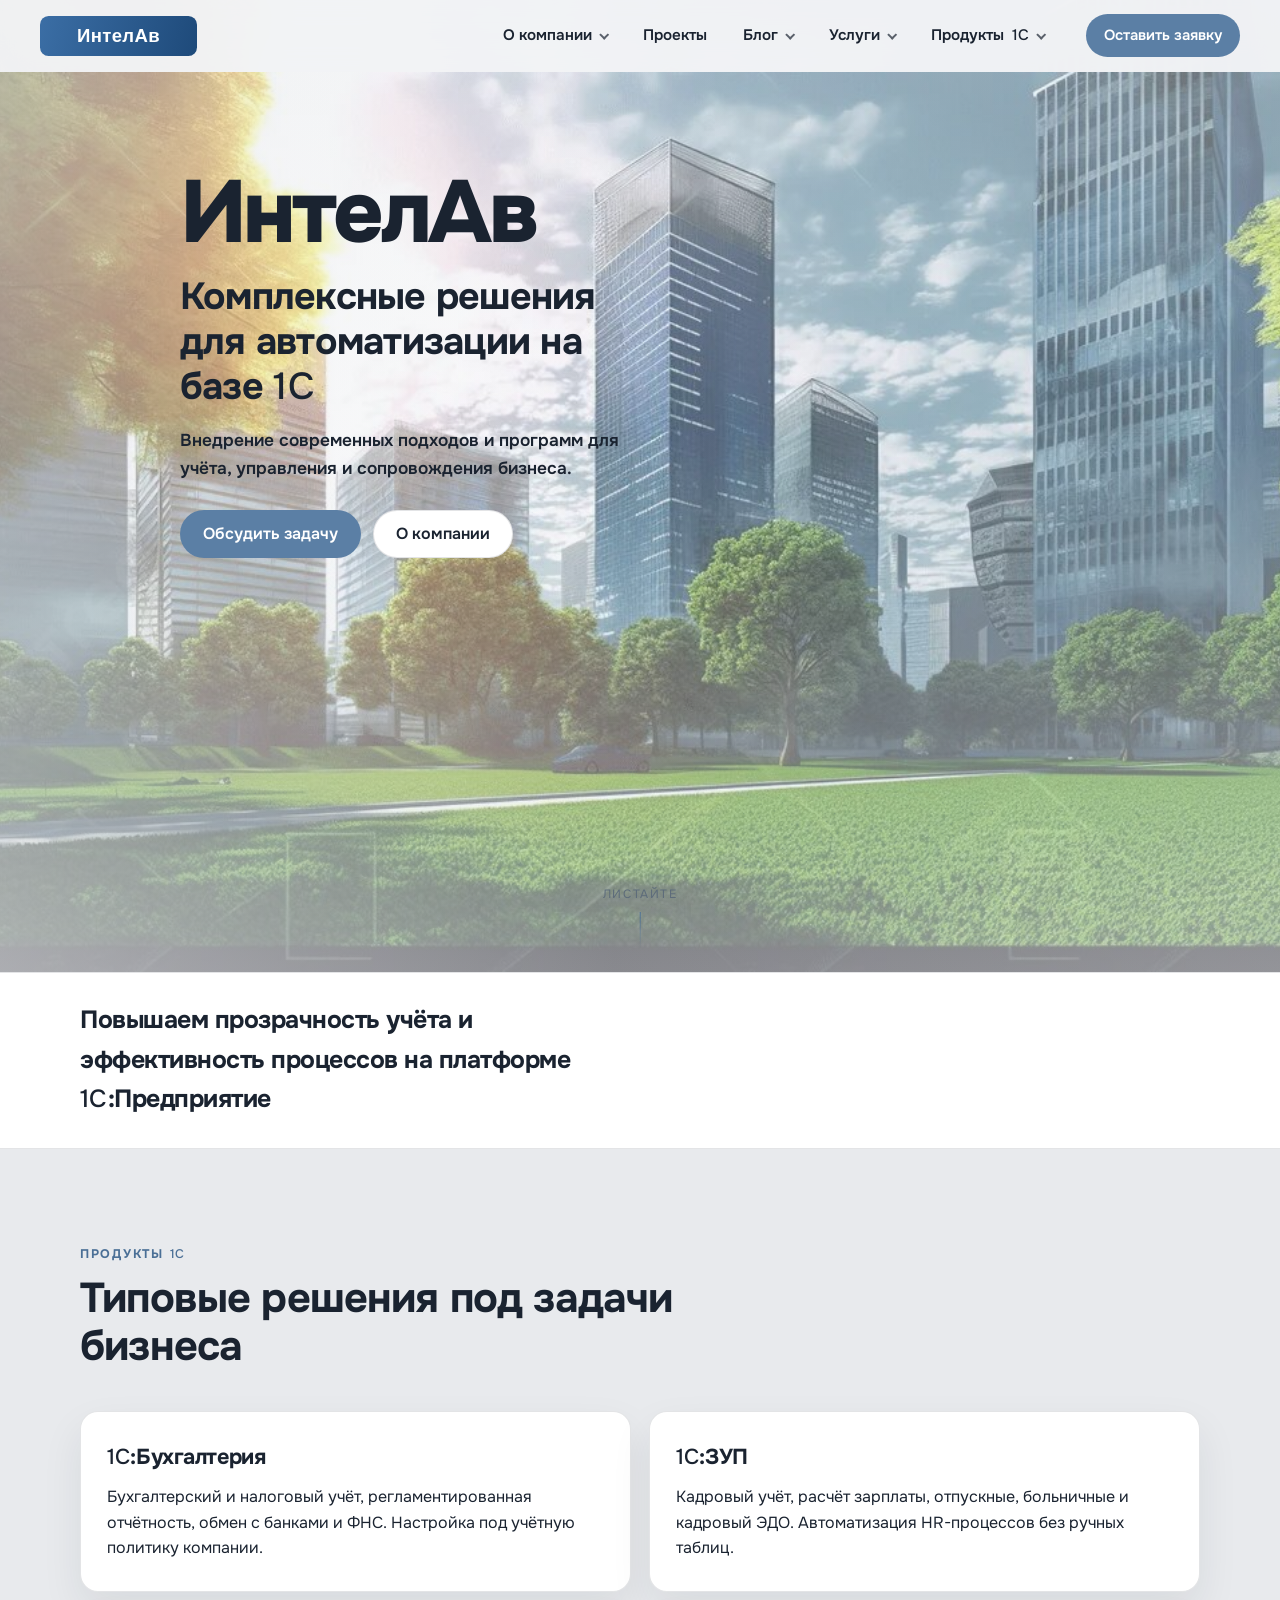
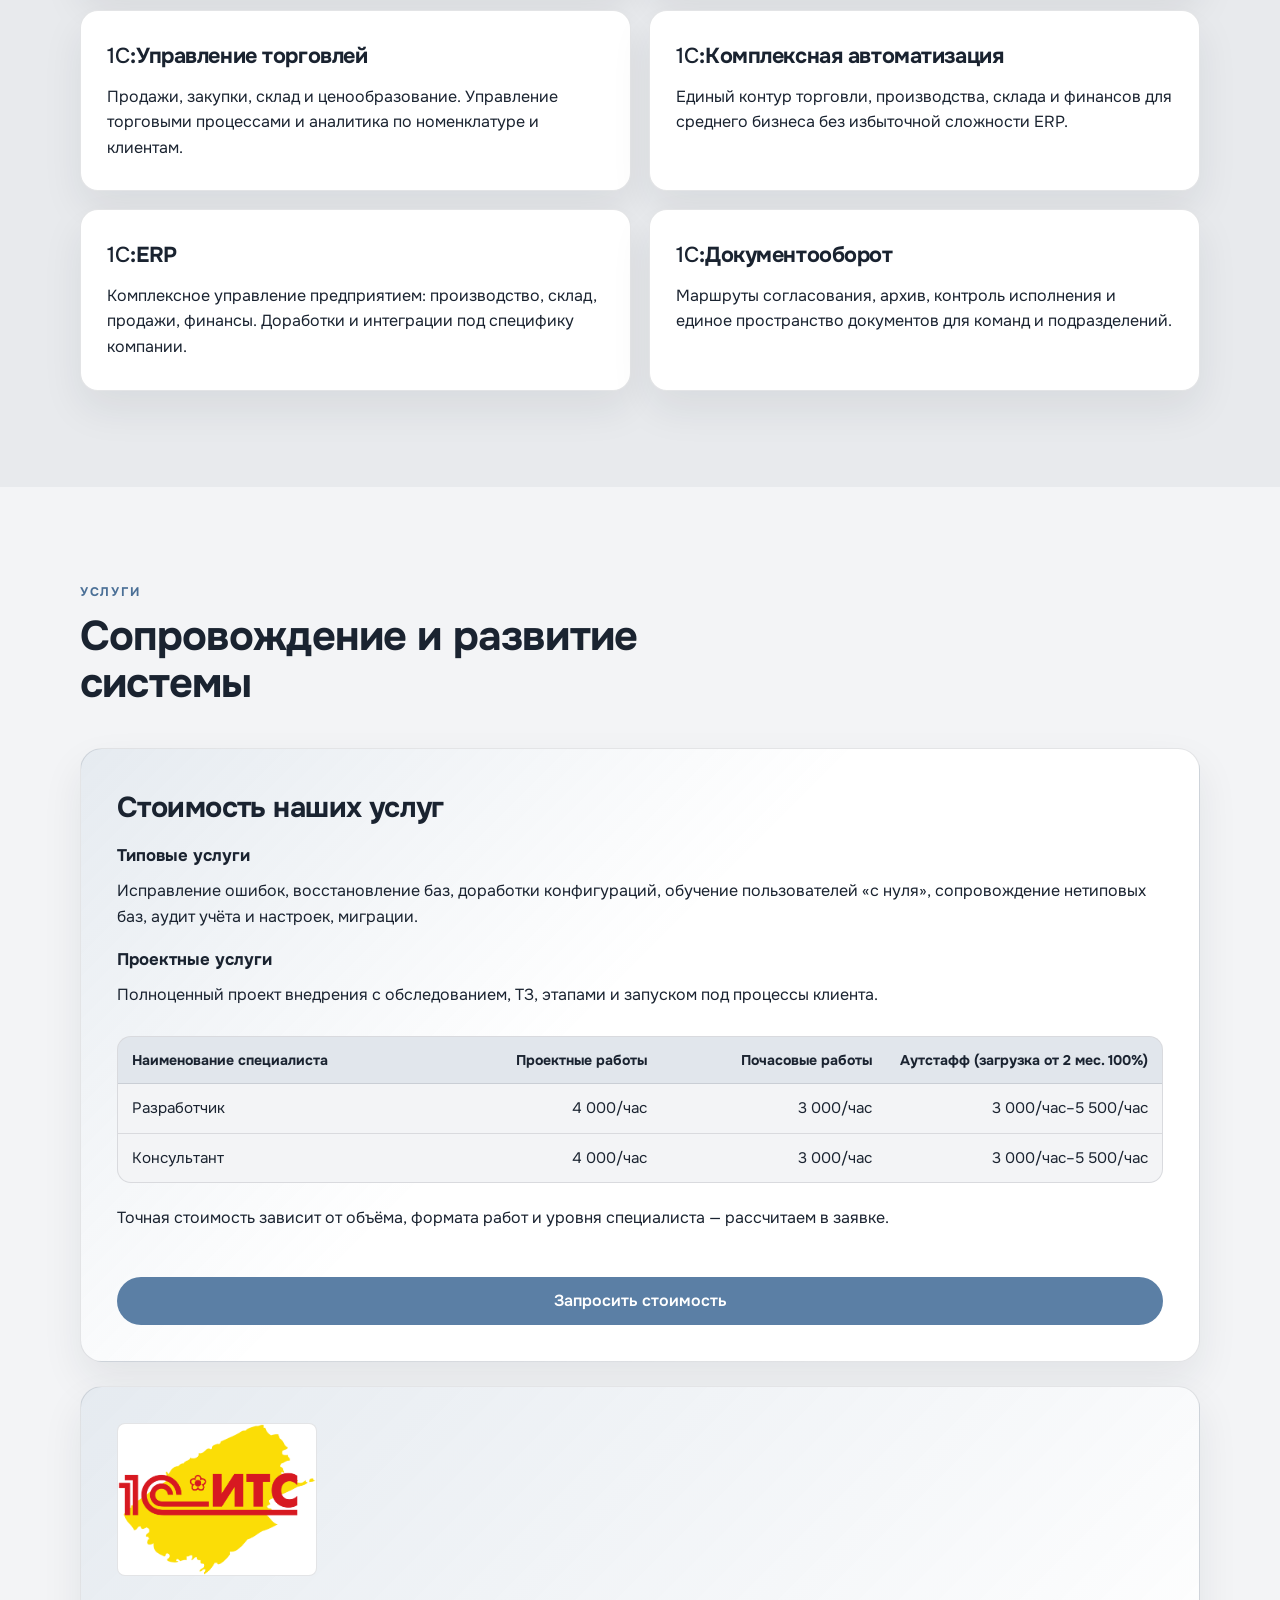
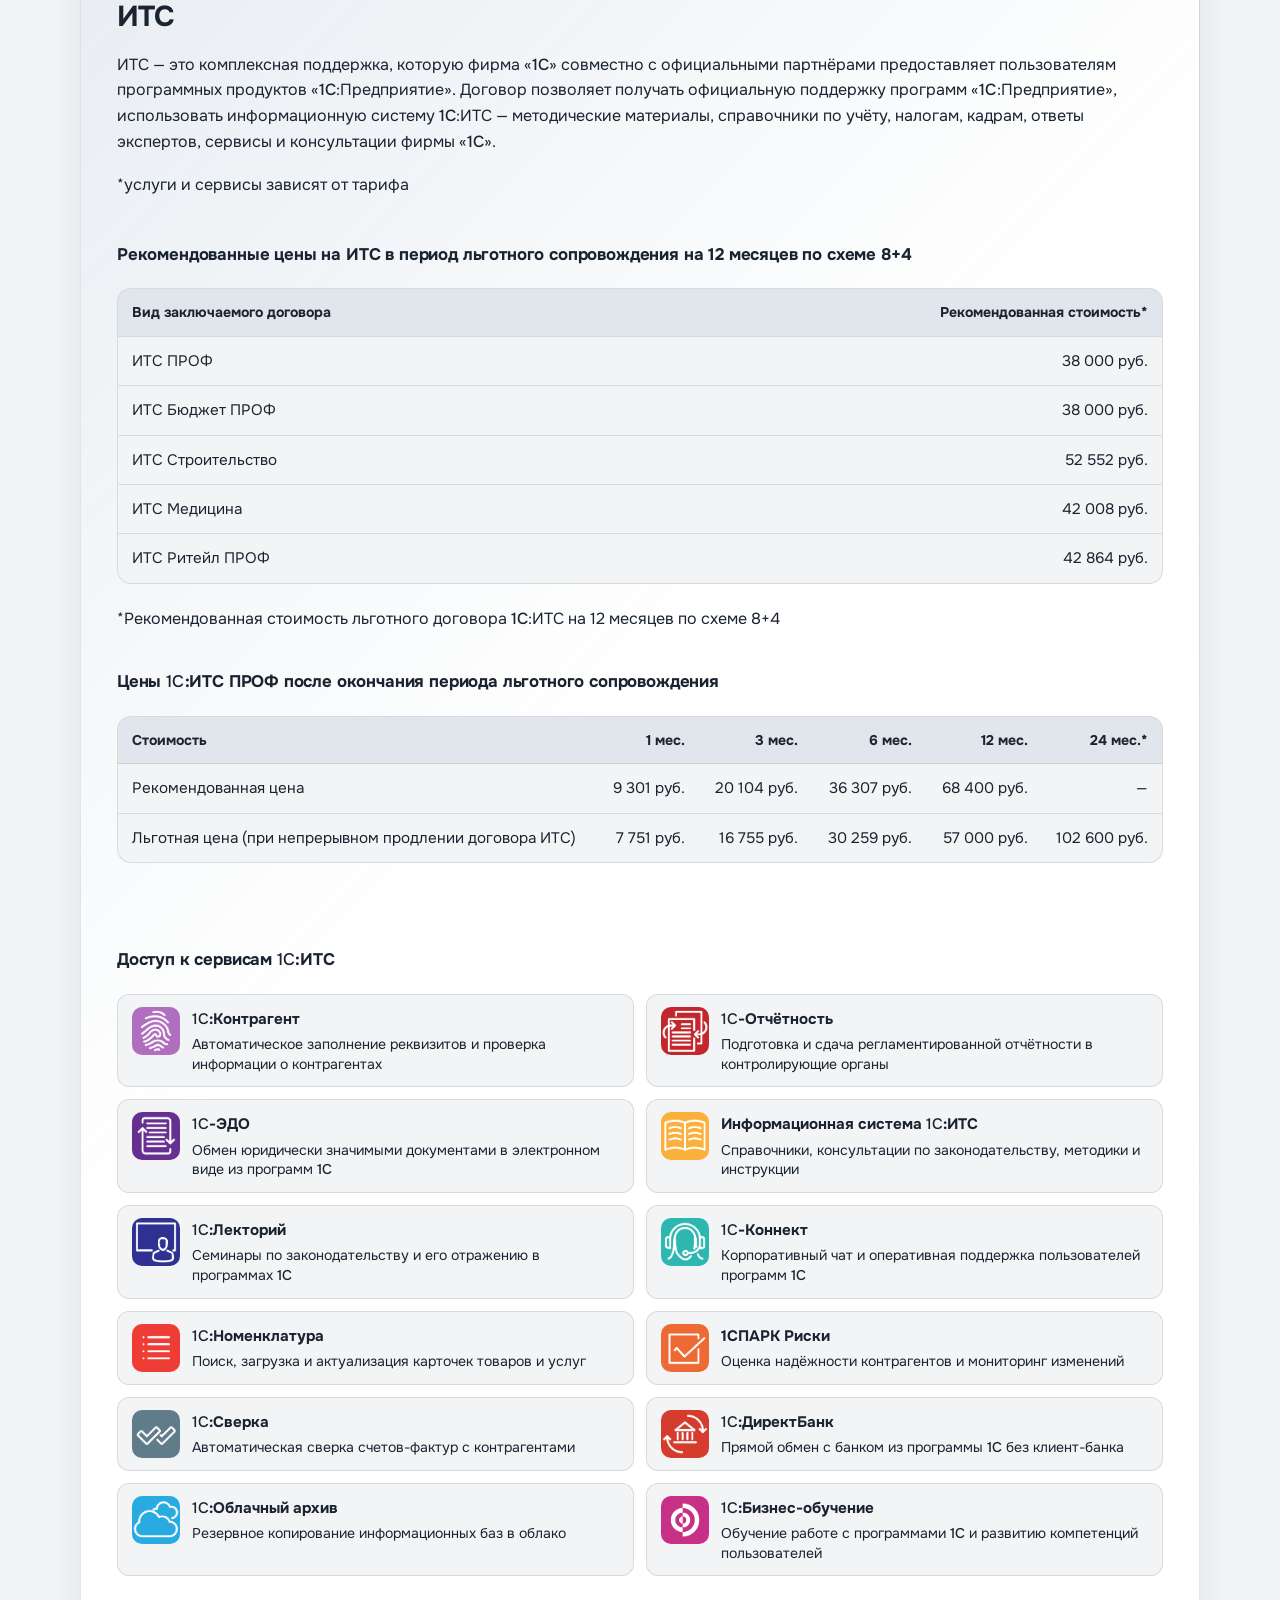
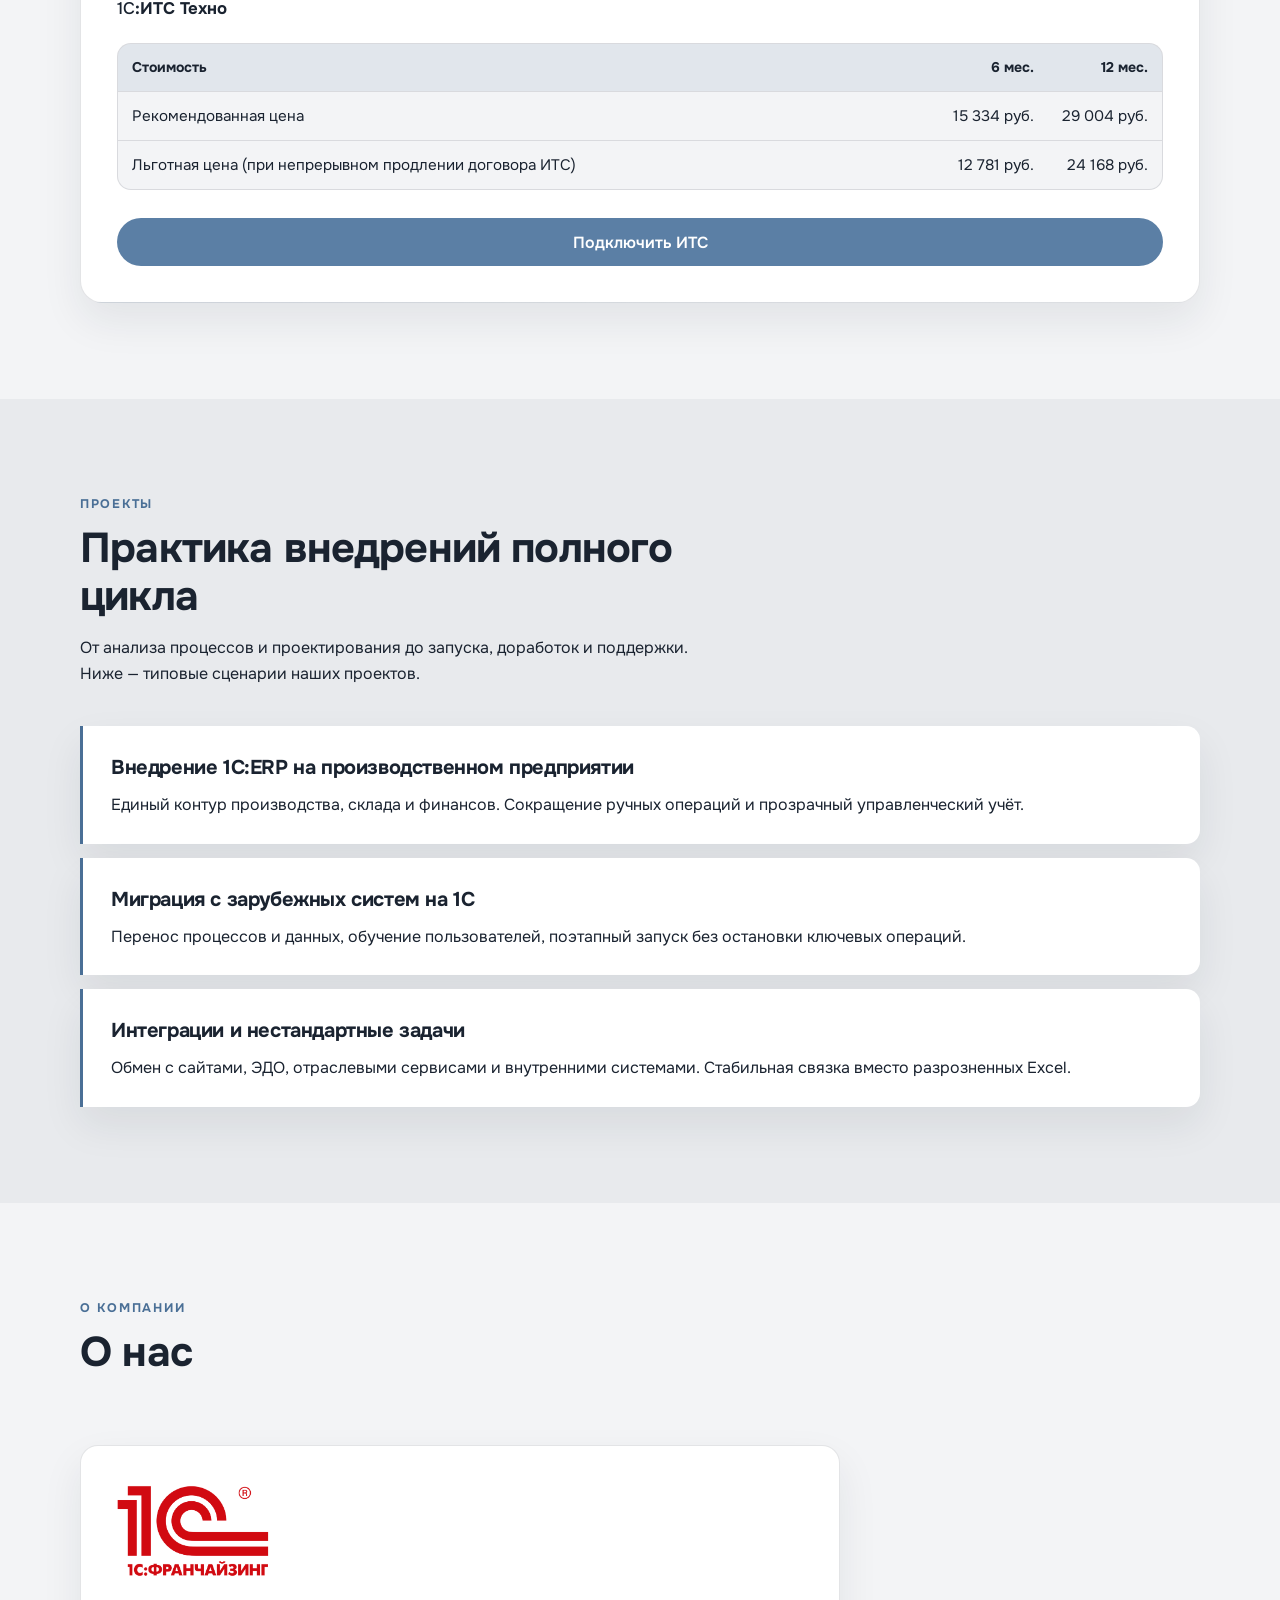
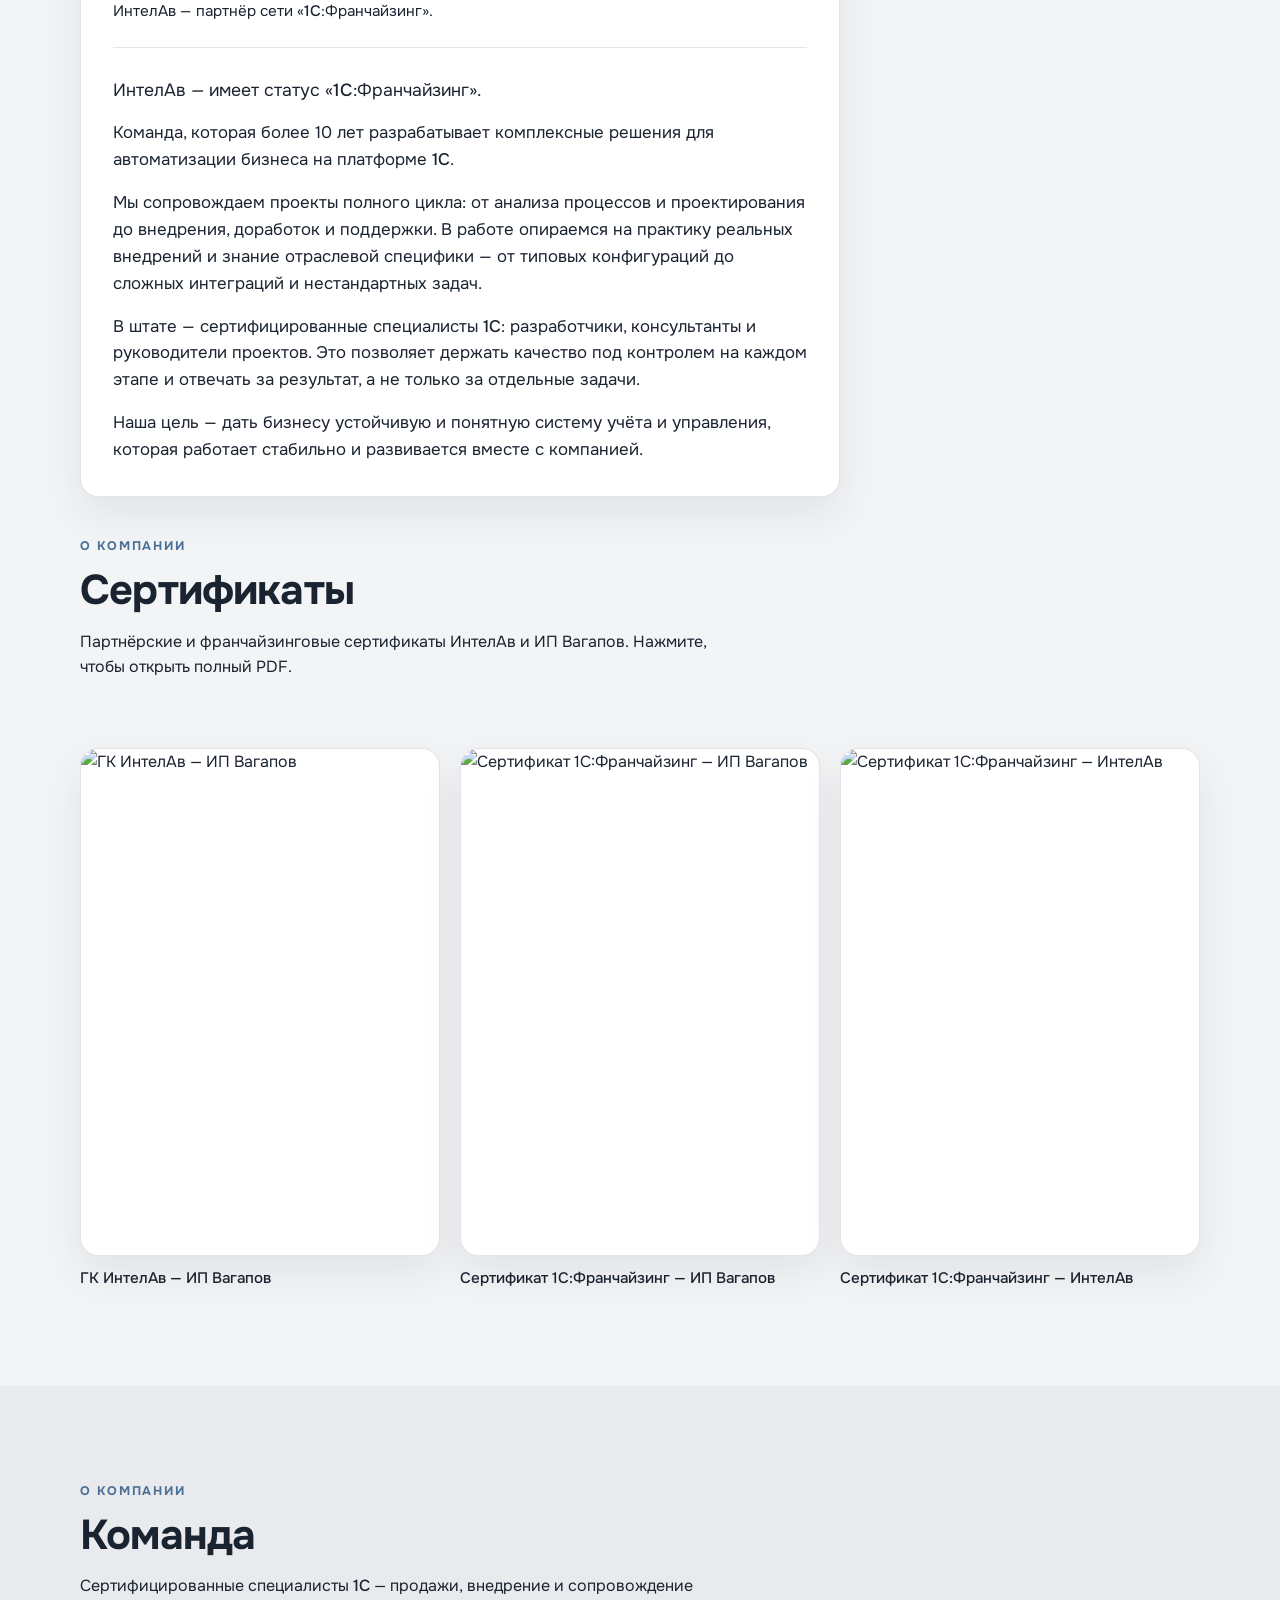
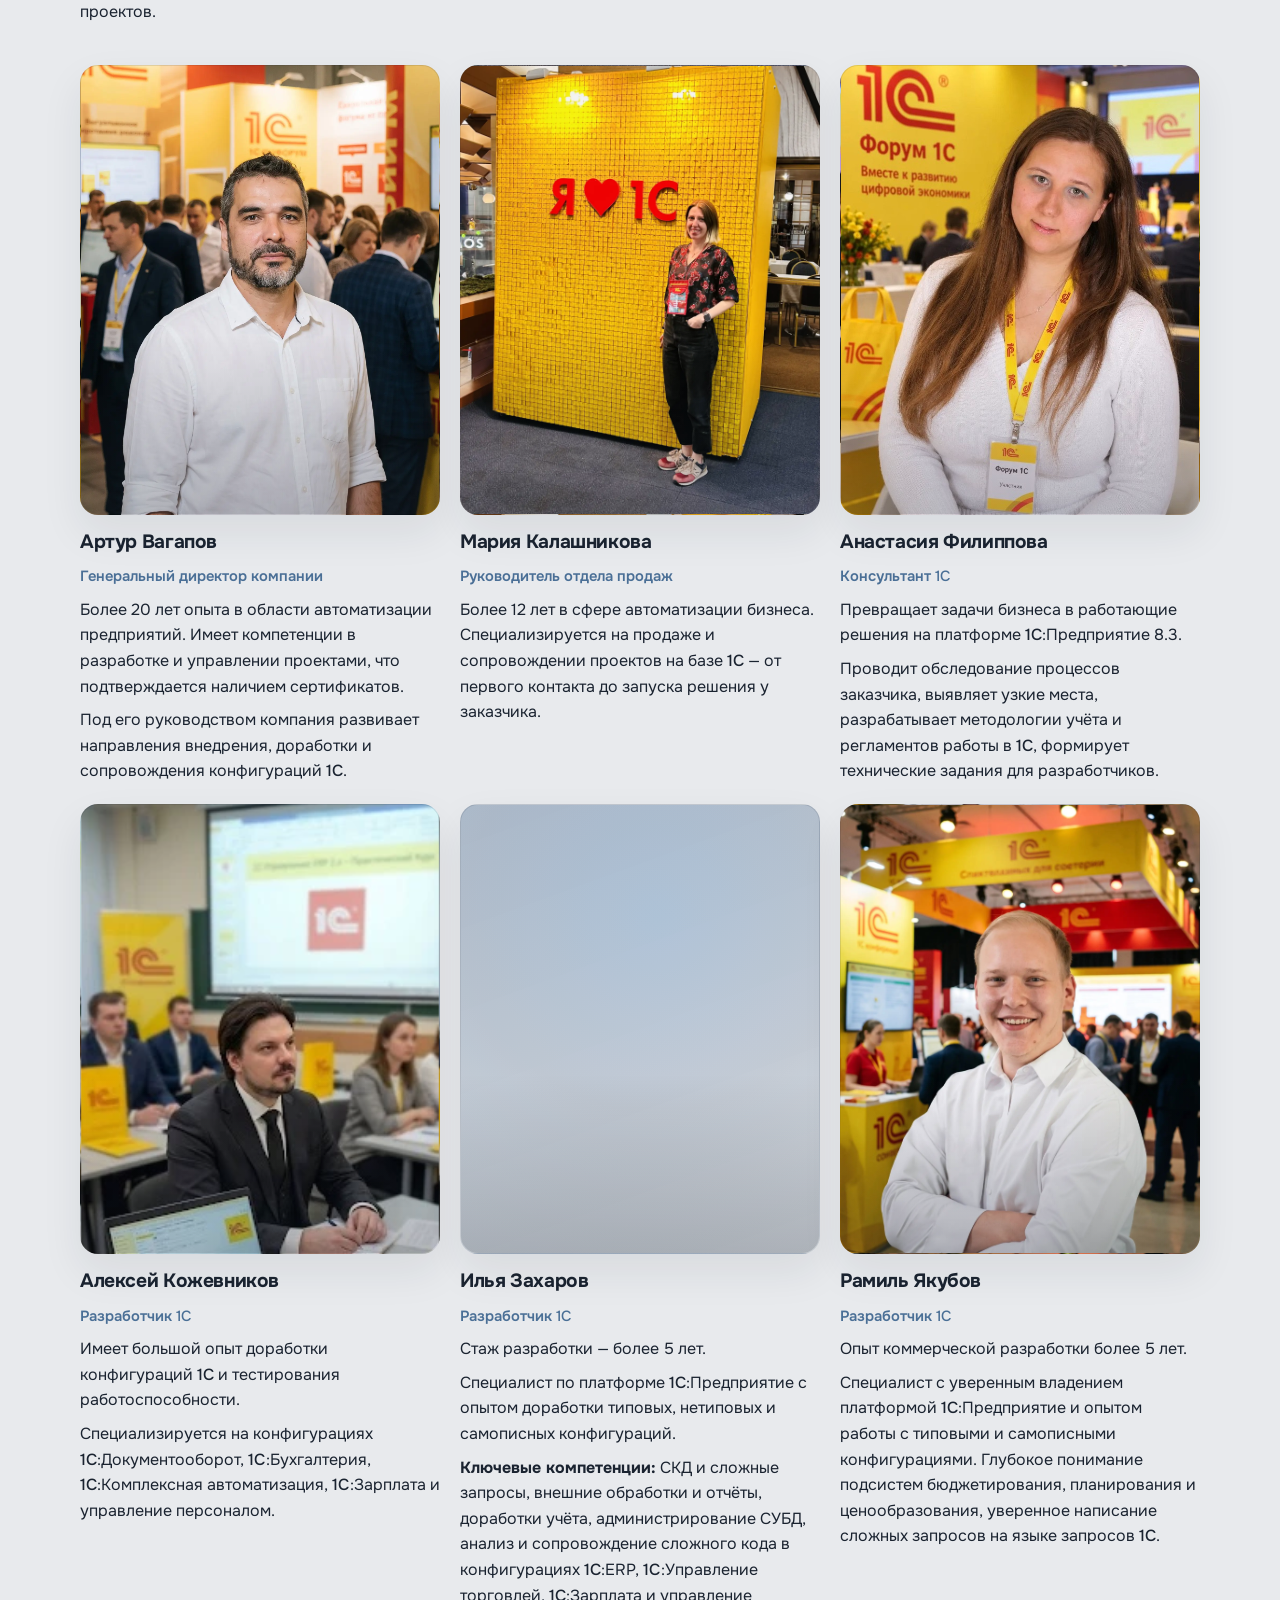
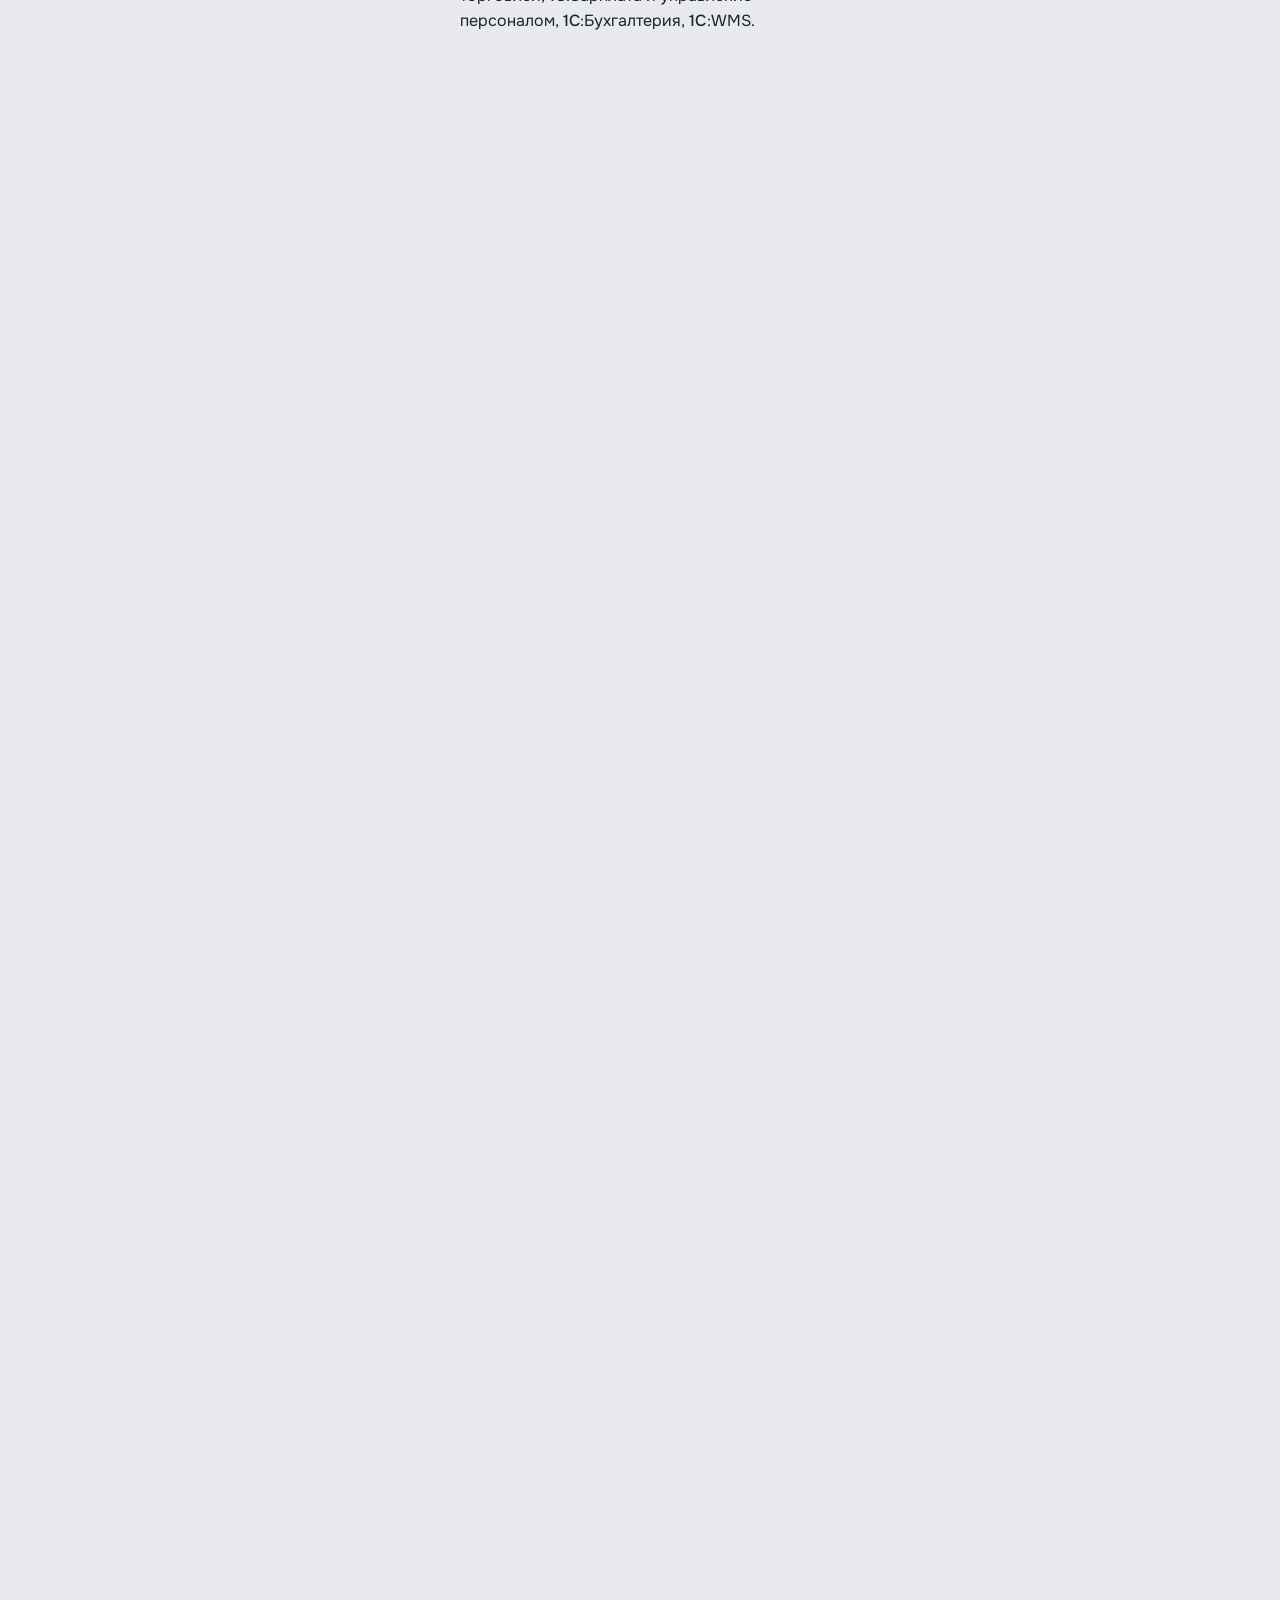
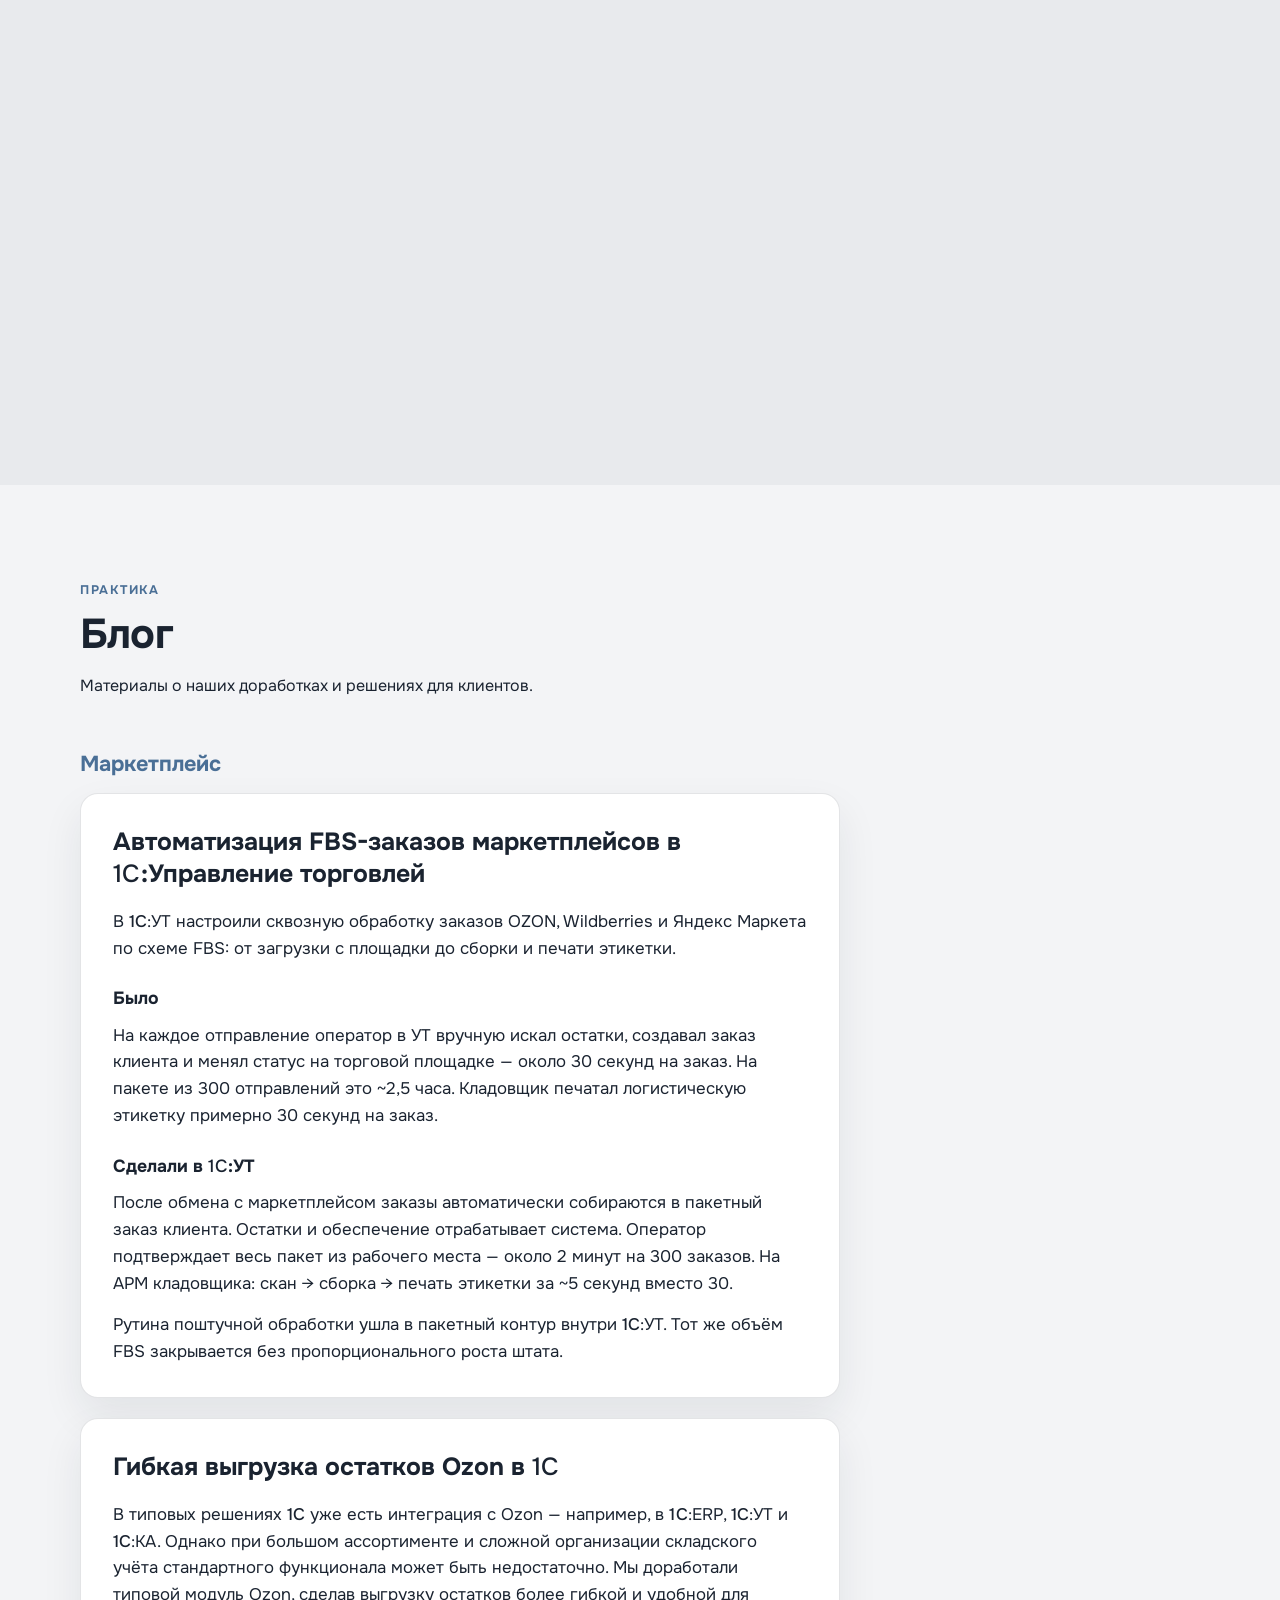
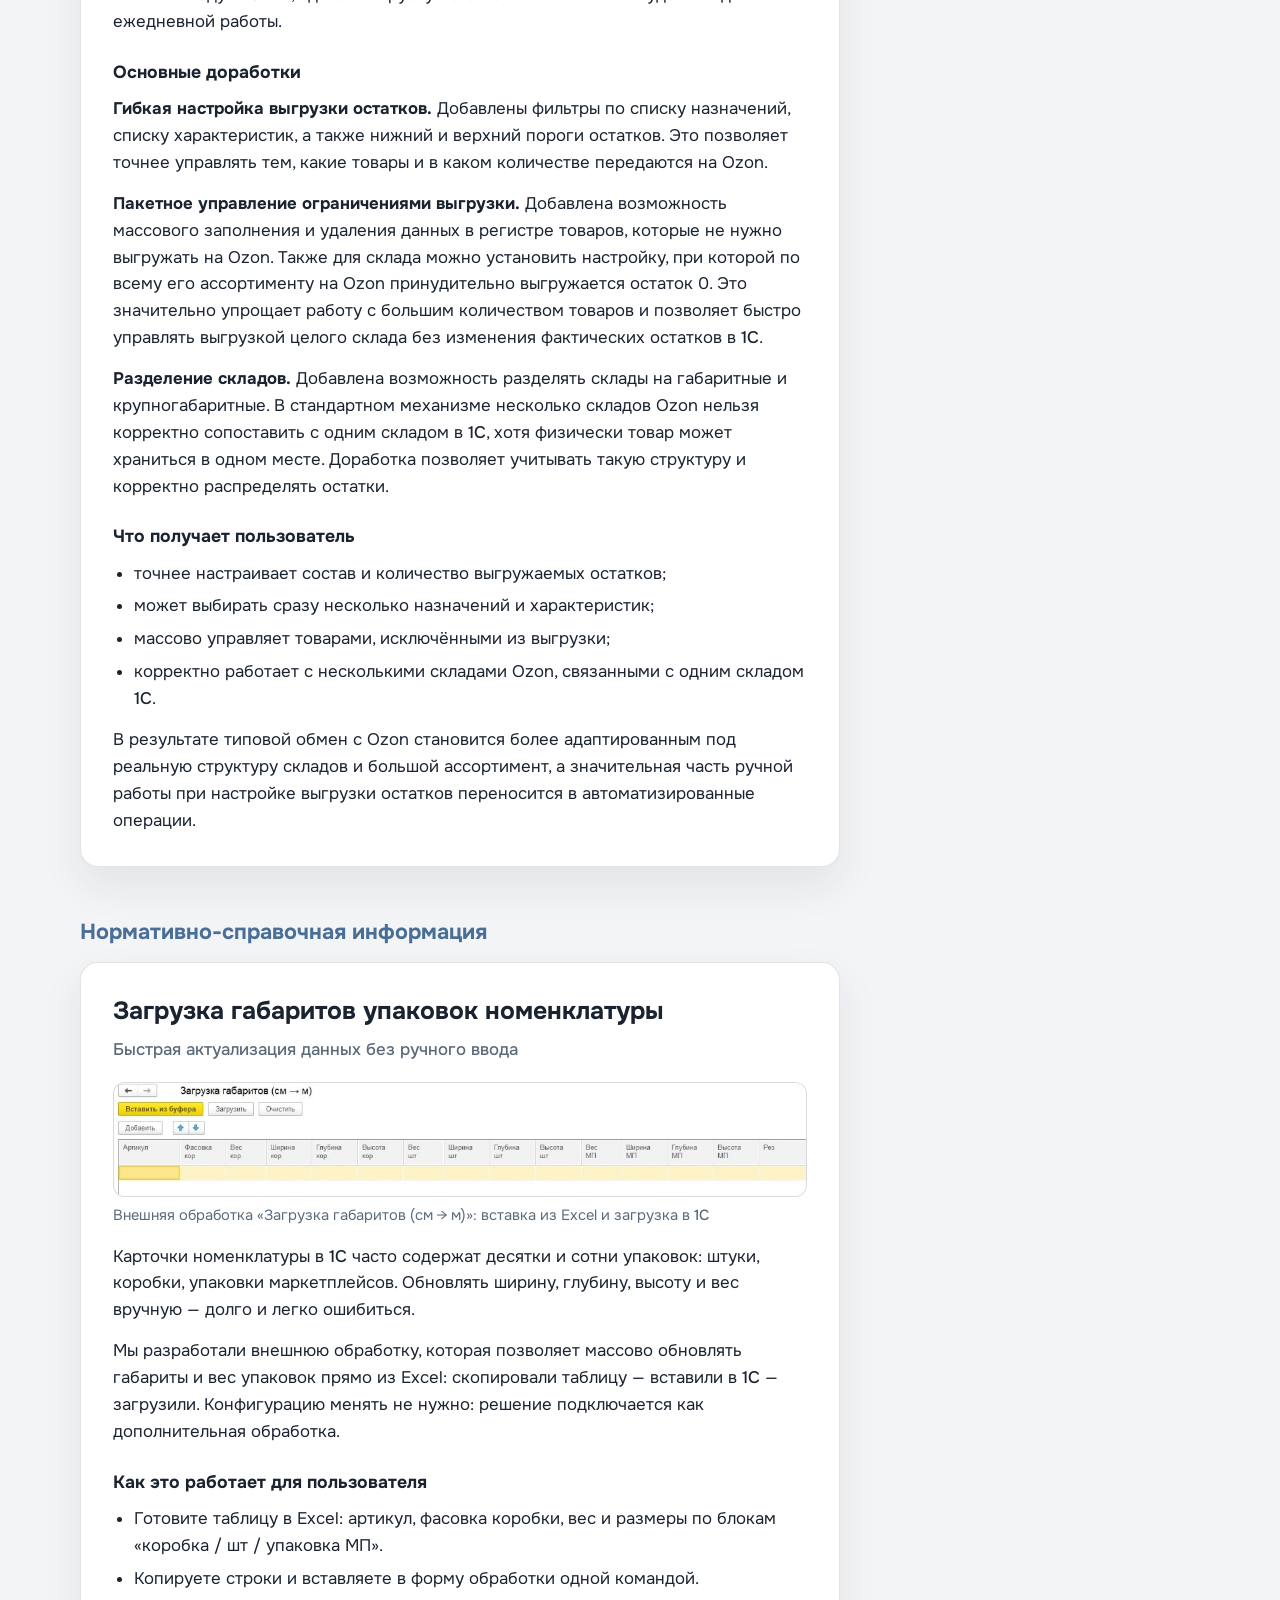
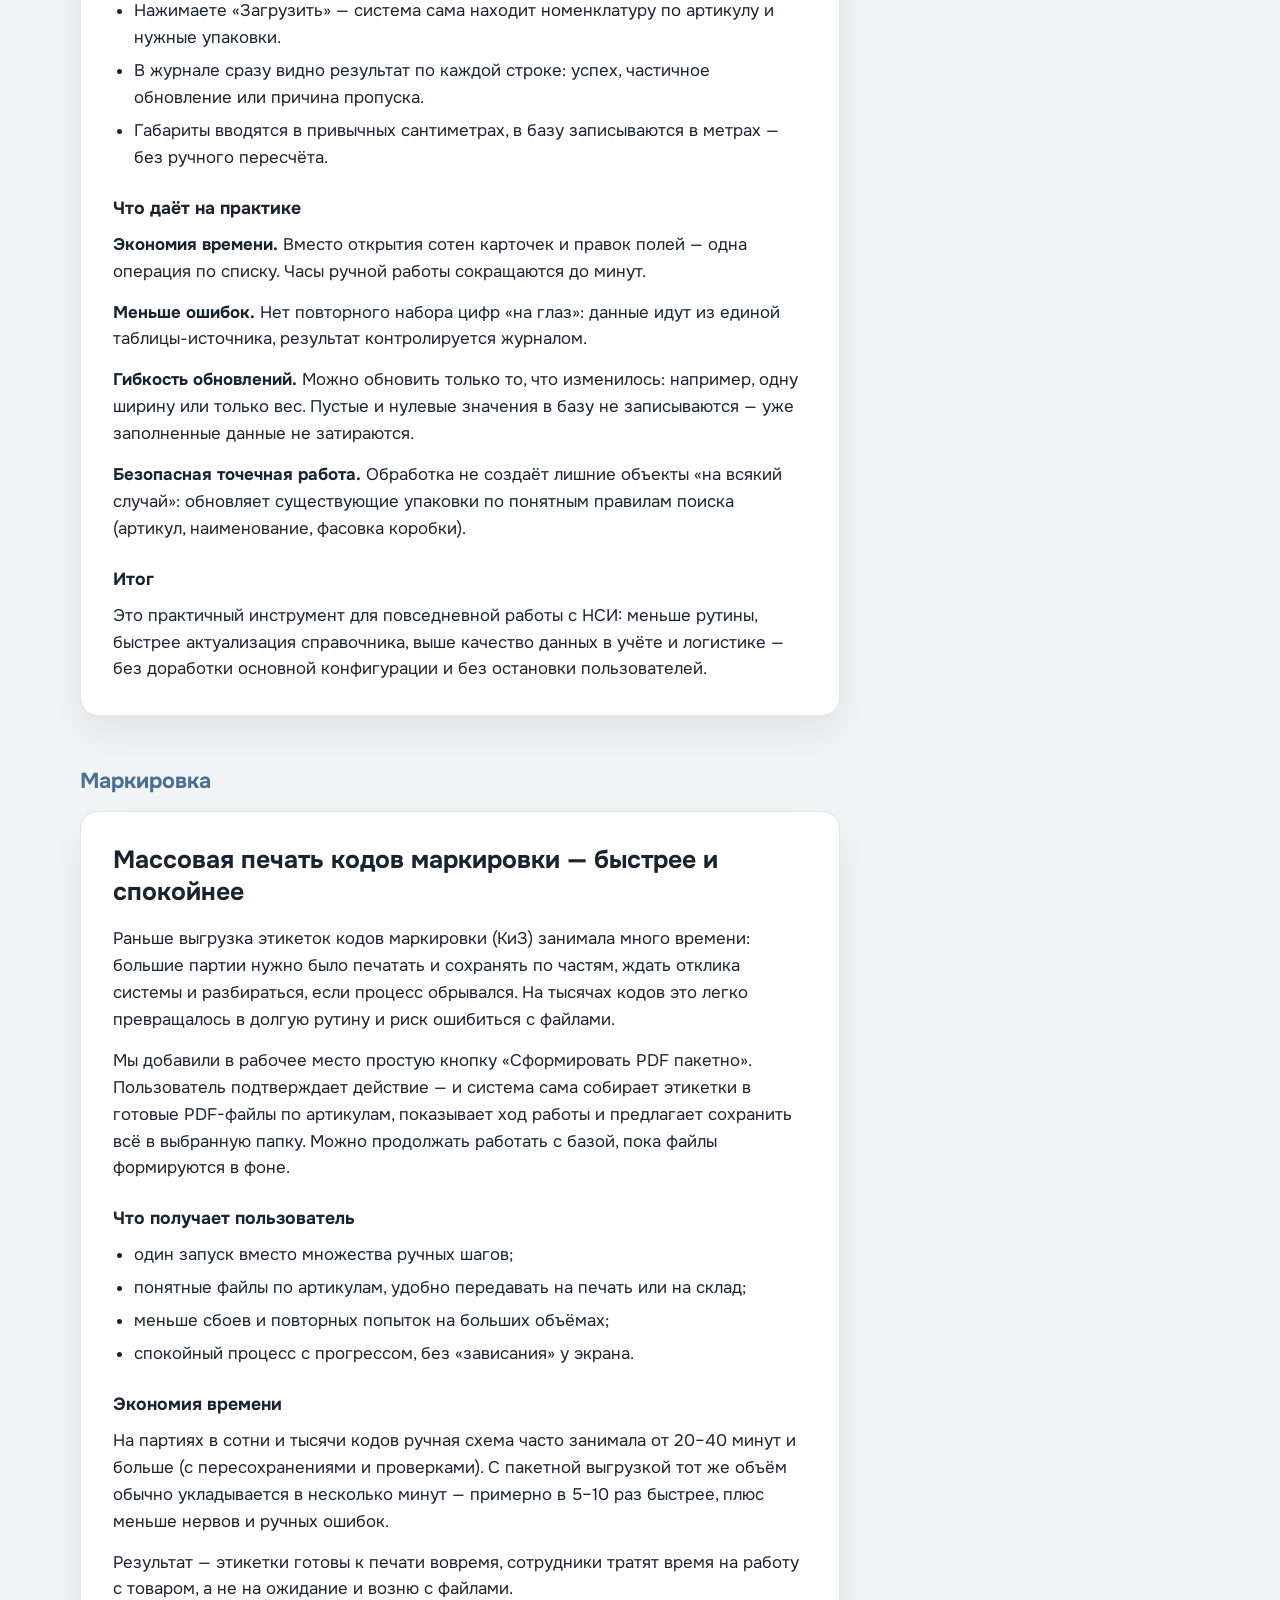
==== index.html @ d88a910f "Add Management Accounting subsection under Blog. Co-authored-by: Cursor <cursoragent@cursor.com>" ====
﻿<!DOCTYPE html>
<html lang="ru">
<head>
  <meta charset="UTF-8" />
  <meta name="viewport" content="width=device-width, initial-scale=1" />
  <title>ИнтелАв — комплексные решения для автоматизации на базе 1С</title>
  <meta name="description" content="ИнтелАв — 1С:Франчайзи. Внедрение, доработки и поддержка 1С:Бухгалтерия, ЗУП, ERP, Документооборот. ИТС и проекты полного цикла." />
  <link rel="preconnect" href="https://fonts.googleapis.com" />
  <link rel="preconnect" href="https://fonts.gstatic.com" crossorigin />
  <link href="https://fonts.googleapis.com/css2?family=Onest:wght@400;500;600;700;800&display=swap" rel="stylesheet" />
  <link rel="stylesheet" href="assets/css/styles.css?v=48" />
  <link rel="icon" href="assets/images/logo-intelav.svg" type="image/svg+xml" />
</head>
<body>
  <div class="page-glow" aria-hidden="true"></div>

  <header class="site-header" id="top">
    <div class="header-inner">
      <a class="brand" href="#home" aria-label="ИнтелАв — на главную">
        <img src="assets/images/logo-intelav.svg" alt="ИнтелАв" width="160" height="40" />
      </a>

      <button class="nav-toggle" type="button" aria-expanded="false" aria-controls="site-nav" aria-label="Открыть меню">
        <span></span><span></span><span></span>
      </button>

      <nav class="site-nav" id="site-nav" aria-label="Основное меню">
        <ul class="nav-list">
          <li class="nav-item has-submenu">
            <button type="button" class="nav-link" aria-expanded="false" aria-controls="submenu-company">
              О компании <span class="chevron" aria-hidden="true"></span>
            </button>
            <ul class="submenu" id="submenu-company">
              <li><a href="#about">О нас</a></li>
              <li><a href="#certificates">Сертификаты</a></li>
              <li><a href="#team">Команда</a></li>
              <li><a href="#contacts">Контакты</a></li>
            </ul>
          </li>
          <li class="nav-item">
            <a class="nav-link" href="#projects">Проекты</a>
          </li>
          <li class="nav-item has-submenu">
            <button type="button" class="nav-link" aria-expanded="false" aria-controls="submenu-blog">
              Блог <span class="chevron" aria-hidden="true"></span>
            </button>
            <ul class="submenu" id="submenu-blog">
              <li><a href="#blog-marketplace">Маркетплейс</a></li>
              <li><a href="#blog-nsi">Нормативно-справочная информация</a></li>
              <li><a href="#blog-marking">Маркировка</a></li>
              <li><a href="#blog-sales">Продажи</a></li>
              <li><a href="#blog-chestny-znak">Честный знак</a></li>
              <li><a href="#blog-management-accounting">Управленческий учёт</a></li>
            </ul>
          </li>
          <li class="nav-item has-submenu">
            <button type="button" class="nav-link" aria-expanded="false" aria-controls="submenu-services">
              Услуги <span class="chevron" aria-hidden="true"></span>
            </button>
            <ul class="submenu" id="submenu-services">
              <li><a href="#service-pricing">Стоимость услуг</a></li>
              <li><a href="#service-its">ИТС</a></li>
            </ul>
          </li>
          <li class="nav-item has-submenu">
            <button type="button" class="nav-link" aria-expanded="false" aria-controls="submenu-products">
              Продукты <span class="mark-1c">1С</span> <span class="chevron" aria-hidden="true"></span>
            </button>
            <ul class="submenu" id="submenu-products">
              <li><a href="#product-buh"><span class="mark-1c">1С</span>:Бухгалтерия</a></li>
              <li><a href="#product-zup"><span class="mark-1c">1С</span>:ЗУП</a></li>
              <li><a href="#product-ut"><span class="mark-1c">1С</span>:Управление торговлей</a></li>
              <li><a href="#product-ka"><span class="mark-1c">1С</span>:Комплексная автоматизация</a></li>
              <li><a href="#product-erp"><span class="mark-1c">1С</span>:ERP</a></li>
              <li><a href="#product-doc"><span class="mark-1c">1С</span>:Документооборот</a></li>
            </ul>
          </li>
        </ul>
        <a class="header-cta" href="#contacts">Оставить заявку</a>
      </nav>
    </div>
  </header>

  <main>
    <!-- HERO -->
    <section class="hero" id="home">
      <div class="hero-media" aria-hidden="true">
        <div class="hero-skyline"></div>
        <div class="hero-grid"></div>
        <div class="hero-veil"></div>
      </div>
      <div class="hero-content">
        <p class="hero-brand">ИнтелАв</p>
        <h1 class="hero-title">Комплексные решения для автоматизации на базе <span class="mark-1c">1С</span></h1>
        <p class="hero-lead">Внедрение современных подходов и программ для учёта, управления и сопровождения бизнеса.</p>
        <div class="hero-actions">
          <a class="btn btn-primary" href="#contacts">Обсудить задачу</a>
          <a class="btn btn-ghost" href="#about">О компании</a>
        </div>
      </div>
      <div class="hero-scroll" aria-hidden="true">
        <span>Листайте</span>
        <i></i>
      </div>
    </section>

    <!-- VALUE STRIP -->
    <section class="value-strip reveal" aria-label="Ключевые направления">
      <div class="container value-strip-inner">
        <p>Повышаем прозрачность учёта и эффективность процессов на платформе <span class="mark-1c">1С</span>:Предприятие</p>
      </div>
    </section>

    <!-- PRODUCTS -->
    <section class="section" id="products">
      <div class="container">
        <header class="section-head reveal">
          <p class="eyebrow">Продукты <span class="mark-1c">1С</span></p>
          <h2>Типовые решения под задачи бизнеса</h2>
        </header>
        <div class="product-grid">
          <article class="product-block reveal" id="product-buh">
            <h3><span class="mark-1c">1С</span>:Бухгалтерия</h3>
            <p>Бухгалтерский и налоговый учёт, регламентированная отчётность, обмен с банками и ФНС. Настройка под учётную политику компании.</p>
          </article>
          <article class="product-block reveal" id="product-zup">
            <h3><span class="mark-1c">1С</span>:ЗУП</h3>
            <p>Кадровый учёт, расчёт зарплаты, отпускные, больничные и кадровый ЭДО. Автоматизация HR-процессов без ручных таблиц.</p>
          </article>
          <article class="product-block reveal" id="product-ut">
            <h3><span class="mark-1c">1С</span>:Управление торговлей</h3>
            <p>Продажи, закупки, склад и ценообразование. Управление торговыми процессами и аналитика по номенклатуре и клиентам.</p>
          </article>
          <article class="product-block reveal" id="product-ka">
            <h3><span class="mark-1c">1С</span>:Комплексная автоматизация</h3>
            <p>Единый контур торговли, производства, склада и финансов для среднего бизнеса без избыточной сложности ERP.</p>
          </article>
          <article class="product-block reveal" id="product-erp">
            <h3><span class="mark-1c">1С</span>:ERP</h3>
            <p>Комплексное управление предприятием: производство, склад, продажи, финансы. Доработки и интеграции под специфику компании.</p>
          </article>
          <article class="product-block reveal" id="product-doc">
            <h3><span class="mark-1c">1С</span>:Документооборот</h3>
            <p>Маршруты согласования, архив, контроль исполнения и единое пространство документов для команд и подразделений.</p>
          </article>
        </div>
      </div>
    </section>

    <!-- SERVICES -->
    <section class="section section-alt" id="services">
      <div class="container">
        <header class="section-head reveal">
          <p class="eyebrow">Услуги</p>
          <h2>Сопровождение и развитие системы</h2>
        </header>

        <article class="service-panel reveal" id="service-pricing">
          <div class="service-panel-copy">
            <h3>Стоимость наших услуг</h3>
            <div class="service-kinds">
              <div class="service-kind">
                <h4>Типовые услуги</h4>
                <p>Исправление ошибок, восстановление баз, доработки конфигураций, обучение пользователей «с нуля», сопровождение нетиповых баз, аудит учёта и настроек, миграции.</p>
              </div>
              <div class="service-kind">
                <h4>Проектные услуги</h4>
                <p>Полноценный проект внедрения с обследованием, ТЗ, этапами и запуском под процессы клиента.</p>
              </div>
            </div>
          </div>

          <div class="its-prices">
            <div class="table-wrap">
              <table class="price-table price-table-wide">
                <thead>
                  <tr>
                    <th>Наименование специалиста</th>
                    <th>Проектные работы</th>
                    <th>Почасовые работы</th>
                    <th>Аутстафф (загрузка от 2&nbsp;мес. 100%)</th>
                  </tr>
                </thead>
                <tbody>
                  <tr>
                    <td>Разработчик</td>
                    <td>4&nbsp;000/час</td>
                    <td>3&nbsp;000/час</td>
                    <td>3&nbsp;000/час–5&nbsp;500/час</td>
                  </tr>
                  <tr>
                    <td>Консультант</td>
                    <td>4&nbsp;000/час</td>
                    <td>3&nbsp;000/час</td>
                    <td>3&nbsp;000/час–5&nbsp;500/час</td>
                  </tr>
                </tbody>
              </table>
            </div>
            <p class="its-note">Точная стоимость зависит от объёма, формата работ и уровня специалиста — рассчитаем в заявке.</p>
          </div>

          <a class="btn btn-primary" href="#contacts">Запросить стоимость</a>
        </article>

        <article class="service-panel reveal" id="service-its">
          <div class="service-panel-copy its-header">
            <img class="its-logo" src="assets/images/logo-1c-its.png" alt="1С:ИТС" width="220" height="72" />
            <div>
              <h3>ИТС</h3>
              <p>ИТС — это комплексная поддержка, которую фирма «<span class="mark-1c">1С</span>» совместно с официальными партнёрами предоставляет пользователям программных продуктов «<span class="mark-1c">1С</span>:Предприятие». Договор позволяет получать официальную поддержку программ «<span class="mark-1c">1С</span>:Предприятие», использовать информационную систему <span class="mark-1c">1С</span>:ИТС — методические материалы, справочники по учёту, налогам, кадрам, ответы экспертов, сервисы и консультации фирмы «<span class="mark-1c">1С</span>».</p>
              <p class="its-note">*услуги и сервисы зависят от тарифа</p>
            </div>
          </div>

          <div class="its-prices">
            <h4>Рекомендованные цены на ИТС в период льготного сопровождения на 12 месяцев по схеме 8+4</h4>
            <div class="table-wrap">
              <table class="price-table">
                <thead>
                  <tr>
                    <th>Вид заключаемого договора</th>
                    <th class="price-col-nowrap">Рекомендованная стоимость*</th>
                  </tr>
                </thead>
                <tbody>
                  <tr><td>ИТС ПРОФ</td><td>38&nbsp;000&nbsp;руб.</td></tr>
                  <tr><td>ИТС Бюджет ПРОФ</td><td>38&nbsp;000&nbsp;руб.</td></tr>
                  <tr><td>ИТС Строительство</td><td>52&nbsp;552&nbsp;руб.</td></tr>
                  <tr><td>ИТС Медицина</td><td>42&nbsp;008&nbsp;руб.</td></tr>
                  <tr><td>ИТС Ритейл ПРОФ</td><td>42&nbsp;864&nbsp;руб.</td></tr>
                </tbody>
              </table>
            </div>
            <p class="its-note">*Рекомендованная стоимость льготного договора <span class="mark-1c">1С</span>:ИТС на 12 месяцев по схеме 8+4</p>

            <h4>Цены <span class="mark-1c">1С</span>:ИТС ПРОФ после окончания периода льготного сопровождения</h4>
            <div class="table-wrap its-prof-after">
              <table class="price-table price-table-wide">
                <thead>
                  <tr>
                    <th>Стоимость</th>
                    <th>1&nbsp;мес.</th>
                    <th>3&nbsp;мес.</th>
                    <th>6&nbsp;мес.</th>
                    <th>12&nbsp;мес.</th>
                    <th>24&nbsp;мес.*</th>
                  </tr>
                </thead>
                <tbody>
                  <tr>
                    <td>Рекомендованная цена</td>
                    <td>9&nbsp;301&nbsp;руб.</td>
                    <td>20&nbsp;104&nbsp;руб.</td>
                    <td>36&nbsp;307&nbsp;руб.</td>
                    <td>68&nbsp;400&nbsp;руб.</td>
                    <td>—</td>
                  </tr>
                  <tr>
                    <td>Льготная цена (при непрерывном продлении договора ИТС)</td>
                    <td>7&nbsp;751&nbsp;руб.</td>
                    <td>16&nbsp;755&nbsp;руб.</td>
                    <td>30&nbsp;259&nbsp;руб.</td>
                    <td>57&nbsp;000&nbsp;руб.</td>
                    <td>102&nbsp;600&nbsp;руб.</td>
                  </tr>
                </tbody>
              </table>
            </div>

            <h4>Доступ к сервисам <span class="mark-1c">1С</span>:ИТС</h4>
            <ul class="its-services">
              <li>
                <img class="its-ico" src="assets/images/its-services/kontragent.png" alt="" width="48" height="48" />
                <div>
                  <strong><span class="mark-1c">1С</span>:Контрагент</strong>
                  <p>Автоматическое заполнение реквизитов и проверка информации о контрагентах</p>
                </div>
              </li>
              <li>
                <img class="its-ico" src="assets/images/its-services/otchetnost.png" alt="" width="48" height="48" />
                <div>
                  <strong><span class="mark-1c">1С</span>-Отчётность</strong>
                  <p>Подготовка и сдача регламентированной отчётности в контролирующие органы</p>
                </div>
              </li>
              <li>
                <img class="its-ico" src="assets/images/its-services/edo.png" alt="" width="48" height="48" />
                <div>
                  <strong><span class="mark-1c">1С</span>-ЭДО</strong>
                  <p>Обмен юридически значимыми документами в электронном виде из программ <span class="mark-1c">1С</span></p>
                </div>
              </li>
              <li>
                <img class="its-ico" src="assets/images/its-services/its.png" alt="" width="48" height="48" />
                <div>
                  <strong>Информационная система <span class="mark-1c">1С</span>:ИТС</strong>
                  <p>Справочники, консультации по законодательству, методики и инструкции</p>
                </div>
              </li>
              <li>
                <img class="its-ico" src="assets/images/its-services/lectoriy.png" alt="" width="48" height="48" />
                <div>
                  <strong><span class="mark-1c">1С</span>:Лекторий</strong>
                  <p>Семинары по законодательству и его отражению в программах <span class="mark-1c">1С</span></p>
                </div>
              </li>
              <li>
                <img class="its-ico" src="assets/images/its-services/connect.png" alt="" width="48" height="48" />
                <div>
                  <strong><span class="mark-1c">1С</span>-Коннект</strong>
                  <p>Корпоративный чат и оперативная поддержка пользователей программ <span class="mark-1c">1С</span></p>
                </div>
              </li>
              <li>
                <img class="its-ico" src="assets/images/its-services/nomenklatura.png" alt="" width="48" height="48" />
                <div>
                  <strong><span class="mark-1c">1С</span>:Номенклатура</strong>
                  <p>Поиск, загрузка и актуализация карточек товаров и услуг</p>
                </div>
              </li>
              <li>
                <img class="its-ico" src="assets/images/its-services/spark.png" alt="" width="48" height="48" />
                <div>
                  <strong>1СПАРК Риски</strong>
                  <p>Оценка надёжности контрагентов и мониторинг изменений</p>
                </div>
              </li>
              <li>
                <img class="its-ico" src="assets/images/its-services/sverka.png" alt="" width="48" height="48" />
                <div>
                  <strong><span class="mark-1c">1С</span>:Сверка</strong>
                  <p>Автоматическая сверка счетов-фактур с контрагентами</p>
                </div>
              </li>
              <li>
                <img class="its-ico" src="assets/images/its-services/directbank.png" alt="" width="48" height="48" />
                <div>
                  <strong><span class="mark-1c">1С</span>:ДиректБанк</strong>
                  <p>Прямой обмен с банком из программы <span class="mark-1c">1С</span> без клиент-банка</p>
                </div>
              </li>
              <li>
                <img class="its-ico" src="assets/images/its-services/cloud-archive.png" alt="" width="48" height="48" />
                <div>
                  <strong><span class="mark-1c">1С</span>:Облачный архив</strong>
                  <p>Резервное копирование информационных баз в облако</p>
                </div>
              </li>
              <li>
                <img class="its-ico" src="assets/images/its-services/business-learn.png" alt="" width="48" height="48" />
                <div>
                  <strong><span class="mark-1c">1С</span>:Бизнес-обучение</strong>
                  <p>Обучение работе с программами <span class="mark-1c">1С</span> и развитию компетенций пользователей</p>
                </div>
              </li>
            </ul>

            <h4><span class="mark-1c">1С</span>:ИТС Техно</h4>
            <div class="table-wrap">
              <table class="price-table price-table-wide">
                <thead>
                  <tr>
                    <th>Стоимость</th>
                    <th>6&nbsp;мес.</th>
                    <th>12&nbsp;мес.</th>
                  </tr>
                </thead>
                <tbody>
                  <tr>
                    <td>Рекомендованная цена</td>
                    <td>15&nbsp;334&nbsp;руб.</td>
                    <td>29&nbsp;004&nbsp;руб.</td>
                  </tr>
                  <tr>
                    <td>Льготная цена (при непрерывном продлении договора ИТС)</td>
                    <td>12&nbsp;781&nbsp;руб.</td>
                    <td>24&nbsp;168&nbsp;руб.</td>
                  </tr>
                </tbody>
              </table>
            </div>
          </div>

          <a class="btn btn-primary" href="#contacts">Подключить ИТС</a>
        </article>
      </div>
    </section>

    <!-- PROJECTS -->
    <section class="section" id="projects">
      <div class="container">
        <header class="section-head reveal">
          <p class="eyebrow">Проекты</p>
          <h2>Практика внедрений полного цикла</h2>
          <p class="section-lead">От анализа процессов и проектирования до запуска, доработок и поддержки. Ниже — типовые сценарии наших проектов.</p>
        </header>
        <div class="project-list">
          <article class="project-row reveal">
            <h3>Внедрение 1С:ERP на производственном предприятии</h3>
            <p>Единый контур производства, склада и финансов. Сокращение ручных операций и прозрачный управленческий учёт.</p>
          </article>
          <article class="project-row reveal">
            <h3>Миграция с зарубежных систем на 1С</h3>
            <p>Перенос процессов и данных, обучение пользователей, поэтапный запуск без остановки ключевых операций.</p>
          </article>
          <article class="project-row reveal">
            <h3>Интеграции и нестандартные задачи</h3>
            <p>Обмен с сайтами, ЭДО, отраслевыми сервисами и внутренними системами. Стабильная связка вместо разрозненных Excel.</p>
          </article>
        </div>
      </div>
    </section>

    <!-- ABOUT -->
    <section class="section section-alt" id="about">
      <div class="container about-layout">
        <header class="section-head reveal">
          <p class="eyebrow">О компании</p>
          <h2>О нас</h2>
        </header>

        <div class="about-card reveal">
          <div class="franchise-badge">
            <div class="franchise-mark">
              <img class="franchise-logo" src="assets/images/fran1c.png" alt="1С:Франчайзинг" width="200" height="133" />
            </div>
            <p class="franchise-caption">
              ИнтелАв — партнёр сети «<span class="mark-1c">1С</span>:Франчайзинг».
            </p>
          </div>

          <div class="about-prose">
            <p class="lead-text">ИнтелАв — имеет статус «<span class="mark-1c">1С</span>:Франчайзинг».</p>
            <p>Команда, которая более 10 лет разрабатывает комплексные решения для автоматизации бизнеса на платформе <span class="mark-1c">1С</span>.</p>
            <p>Мы сопровождаем проекты полного цикла: от анализа процессов и проектирования до внедрения, доработок и поддержки. В работе опираемся на практику реальных внедрений и знание отраслевой специфики — от типовых конфигураций до сложных интеграций и нестандартных задач.</p>
            <p>В штате — сертифицированные специалисты <span class="mark-1c">1С</span>: разработчики, консультанты и руководители проектов. Это позволяет держать качество под контролем на каждом этапе и отвечать за результат, а не только за отдельные задачи.</p>
            <p>Наша цель — дать бизнесу устойчивую и понятную систему учёта и управления, которая работает стабильно и развивается вместе с компанией.</p>
          </div>
        </div>

        <div class="certs-block" id="certificates">
          <header class="section-head reveal">
            <p class="eyebrow">О компании</p>
            <h2>Сертификаты</h2>
            <p class="section-lead">Партнёрские и франчайзинговые сертификаты ИнтелАв и ИП Вагапов. Нажмите, чтобы открыть полный PDF.</p>
          </header>
          <div class="certs-grid">
            <a class="cert-card reveal" href="assets/certificates/partner-intelav.pdf" target="_blank" rel="noopener">
              <img src="assets/images/certificates/partner-intelav.jpg" alt="ГК ИнтелАв — ИП Вагапов" width="420" height="594" loading="lazy" />
              <span class="cert-caption">ГК ИнтелАв — ИП Вагапов</span>
            </a>
            <a class="cert-card reveal" href="assets/certificates/franchise-vagapov.pdf" target="_blank" rel="noopener">
              <img src="assets/images/certificates/franchise-vagapov.jpg" alt="Сертификат 1С:Франчайзинг — ИП Вагапов" width="420" height="594" loading="lazy" />
              <span class="cert-caption">Сертификат <span class="mark-1c">1С</span>:Франчайзинг — ИП Вагапов</span>
            </a>
            <a class="cert-card reveal" href="assets/certificates/franchise-intelav.pdf" target="_blank" rel="noopener">
              <img src="assets/images/certificates/franchise-intelav.jpg" alt="Сертификат 1С:Франчайзинг — ИнтелАв" width="420" height="594" loading="lazy" />
              <span class="cert-caption">Сертификат <span class="mark-1c">1С</span>:Франчайзинг — ИнтелАв</span>
            </a>
          </div>
        </div>
      </div>
    </section>

    <!-- TEAM -->
    <section class="section" id="team">
      <div class="container">
        <header class="section-head reveal">
          <p class="eyebrow">О компании</p>
          <h2>Команда</h2>
          <p class="section-lead">Сертифицированные специалисты <span class="mark-1c">1С</span> — продажи, внедрение и сопровождение проектов.</p>
        </header>
        <div class="team-grid">
          <article class="team-member reveal">
            <div class="team-photo team-photo-artur" role="img" aria-label="Фото Артура Вагапова"></div>
            <h3>Артур Вагапов</h3>
            <p class="team-role">Генеральный директор компании</p>
            <p>Более 20 лет опыта в области автоматизации предприятий. Имеет компетенции в разработке и управлении проектами, что подтверждается наличием сертификатов.</p>
            <p>Под его руководством компания развивает направления внедрения, доработки и сопровождения конфигураций <span class="mark-1c">1С</span>.</p>
          </article>
          <article class="team-member reveal">
            <div class="team-photo team-photo-maria" role="img" aria-label="Фото Марии Калашниковой"></div>
            <h3>Мария Калашникова</h3>
            <p class="team-role">Руководитель отдела продаж</p>
            <p>Более 12 лет в сфере автоматизации бизнеса. Специализируется на продаже и сопровождении проектов на базе <span class="mark-1c">1С</span> — от первого контакта до запуска решения у заказчика.</p>
          </article>
          <article class="team-member reveal">
            <div class="team-photo team-photo-anastasia" role="img" aria-label="Фото Анастасии Филипповой"></div>
            <h3>Анастасия Филиппова</h3>
            <p class="team-role">Консультант <span class="mark-1c">1С</span></p>
            <p>Превращает задачи бизнеса в работающие решения на платформе <span class="mark-1c">1С</span>:Предприятие 8.3.</p>
            <p>Проводит обследование процессов заказчика, выявляет узкие места, разрабатывает методологии учёта и регламентов работы в <span class="mark-1c">1С</span>, формирует технические задания для разработчиков.</p>
          </article>
          <article class="team-member reveal">
            <div class="team-photo team-photo-alexey" role="img" aria-label="Фото Алексея Кожевникова"></div>
            <h3>Алексей Кожевников</h3>
            <p class="team-role">Разработчик <span class="mark-1c">1С</span></p>
            <p>Имеет большой опыт доработки конфигураций <span class="mark-1c">1С</span> и тестирования работоспособности.</p>
            <p>Специализируется на конфигурациях <span class="mark-1c">1С</span>:Документооборот, <span class="mark-1c">1С</span>:Бухгалтерия, <span class="mark-1c">1С</span>:Комплексная автоматизация, <span class="mark-1c">1С</span>:Зарплата и управление персоналом.</p>
          </article>
          <article class="team-member reveal">
            <div class="team-photo tone-b" role="img" aria-label="Фото Ильи Захарова"></div>
            <h3>Илья Захаров</h3>
            <p class="team-role">Разработчик <span class="mark-1c">1С</span></p>
            <p>Стаж разработки — более 5 лет.</p>
            <p>Специалист по платформе <span class="mark-1c">1С</span>:Предприятие с опытом доработки типовых, нетиповых и самописных конфигураций.</p>
            <p><strong>Ключевые компетенции:</strong> СКД и сложные запросы, внешние обработки и отчёты, доработки учёта, администрирование СУБД, анализ и сопровождение сложного кода в конфигурациях <span class="mark-1c">1С</span>:ERP, <span class="mark-1c">1С</span>:Управление торговлей, <span class="mark-1c">1С</span>:Зарплата и управление персоналом, <span class="mark-1c">1С</span>:Бухгалтерия, <span class="mark-1c">1С</span>:WMS.</p>
          </article>
          <article class="team-member reveal">
            <div class="team-photo team-photo-ramil" role="img" aria-label="Фото Рамиля Якубова"></div>
            <h3>Рамиль Якубов</h3>
            <p class="team-role">Разработчик <span class="mark-1c">1С</span></p>
            <p>Опыт коммерческой разработки более 5 лет.</p>
            <p>Специалист с уверенным владением платформой <span class="mark-1c">1С</span>:Предприятие и опытом работы с типовыми и самописными конфигурациями. Глубокое понимание подсистем бюджетирования, планирования и ценообразования, уверенное написание сложных запросов на языке запросов <span class="mark-1c">1С</span>.</p>
          </article>
          <article class="team-member reveal">
            <div class="team-photo team-photo-kamil" role="img" aria-label="Фото Камиля Невмянова"></div>
            <h3>Камиль Невмянов</h3>
            <p class="team-role">Разработчик <span class="mark-1c">1С</span></p>
            <p>Сертифицированный специалист <span class="mark-1c">1С</span>:Предприятие с большим опытом сложной доработки типовых и самописных конфигураций.</p>
            <p>Сильная сторона — сложная аналитика, интеграция, обмены. Большой опыт разработки по конфигурациям <span class="mark-1c">1С</span>:ERP, <span class="mark-1c">1С</span>:Документооборот, <span class="mark-1c">1С</span>:Бухгалтерия, <span class="mark-1c">1С</span>:Зарплата и управление персоналом различных редакций.</p>
          </article>
          <article class="team-member reveal">
            <div class="team-photo team-photo-ivan" role="img" aria-label="Фото Ивана Липатникова"></div>
            <h3>Иван Липатников</h3>
            <p class="team-role">Разработчик <span class="mark-1c">1С</span></p>
            <p>Более 10 лет занимается разработкой и доработкой различных конфигураций <span class="mark-1c">1С</span>.</p>
            <p>Прошёл обучение и успешно сдал экзамены <span class="mark-1c">1С</span>:Профессионал: <span class="mark-1c">1С</span>:Управление торговлей 11 и «<span class="mark-1c">1С</span>:Специалист-консультант» по внедрению прикладного решения «<span class="mark-1c">1С</span>:Управление торговлей 8».</p>
            <p><strong>Ключевые компетенции:</strong> создание и оптимизация отчётов, обработок и печатных форм; интеграция <span class="mark-1c">1С</span> с внешними системами через веб-сервисы; анализ требований и разработка технических решений; оптимизация производительности и поиск ошибок.</p>
          </article>
          <article class="team-member reveal">
            <div class="team-photo team-photo-timur" role="img" aria-label="Фото Тимура Гаврилова"></div>
            <h3>Тимур Гаврилов</h3>
            <p class="team-role">Разработчик <span class="mark-1c">1С</span></p>
            <p>Специалист <span class="mark-1c">1С</span>:Предприятие с опытом более 5 лет в автоматизации. Экспертиза по конфигурациям: <span class="mark-1c">1С</span>:ERP, <span class="mark-1c">1С</span>:УНФ, <span class="mark-1c">1С</span>:Документооборот, <span class="mark-1c">1С</span>:WMS.</p>
            <p>Автоматизирует процессы e-commerce и выстраивает устойчивые интеграции <span class="mark-1c">1С</span> с маркетплейсами на базе API.</p>
          </article>
          <article class="team-member reveal">
            <div class="team-photo team-photo-andrey" role="img" aria-label="Фото Андрея Карташова"></div>
            <h3>Андрей Карташов</h3>
            <p class="team-role">Программист <span class="mark-1c">1С</span></p>
            <p>Опыт разработки более 2 лет. Обладает экспертизой в автоматизации торговой деятельности, складского учета и оптимизации бизнес-процессов.</p>
            <p>Сертифицированный специалист по «<span class="mark-1c">1С</span>:Профессионал» <span class="mark-1c">1С</span>:Документооборот.</p>
            <p>Обладает уверенным пониманием внутренних механизмов работы платформы «<span class="mark-1c">1С</span>:Предприятие 8». Имеет успешный опыт как развития и поддержки нетиповых (самописных) конфигураций, так и адаптации типовых решений под специфику бизнеса. Владеет языком запросов, механизмом компоновки данных (СКД) и инструментами оптимизации производительности. Способен эффективно переводить требования бизнеса на технический язык и создавать отказоустойчивую архитектуру.</p>
          </article>
          <article class="team-member reveal">
            <div class="team-photo team-photo-dmitry" role="img" aria-label="Фото Дмитрия Ильина"></div>
            <h3>Дмитрий Ильин</h3>
            <p class="team-role">Программист <span class="mark-1c">1С</span></p>
            <p>Более 2 лет занимается разработкой на платформе <span class="mark-1c">1С</span>:Предприятие 8.3. Уверенно работает с конфигурацией <span class="mark-1c">1С</span>:Управление торговлей, имеет сертификат «<span class="mark-1c">1С</span>:Профессионал» по технологическим вопросам.</p>
            <p>Специализируется на доработке типовых и нетиповых конфигураций, написании сложных запросов, создании внешних отчётов и обработок, оптимизации кода и тестировании работоспособности решений. Быстро разбирается в задачах бизнеса и оперативно осваивает новые технологии.</p>
          </article>
          <article class="team-member reveal">
            <div class="team-photo team-photo-nikita" role="img" aria-label="Фото Никиты Шигина"></div>
            <h3>Никита Шигин</h3>
            <p class="team-role">Тестировщик <span class="mark-1c">1С</span></p>
            <p>С опытом работы более 2 лет. Специализируется на функциональном и нагрузочном тестировании самописных и типовых решений. Отвечает за финальную проверку конфигурации перед релизами, проектирует сценарии тестирования и выявляет технические или логические ошибки системы. Главная задача Никиты — гарантировать, что готовый продукт соответствует ТЗ и четко решает бизнес-задачи заказчика.</p>
          </article>
        </div>
      </div>
    </section>

    <!-- BLOG -->
    <section class="section section-alt" id="blog">
      <div class="container">
        <header class="section-head reveal">
          <p class="eyebrow">Практика</p>
          <h2>Блог</h2>
          <p class="section-lead">Материалы о наших доработках и решениях для клиентов.</p>
        </header>

        <div class="blog-subsection" id="blog-marketplace">
          <h3 class="blog-subhead reveal">Маркетплейс</h3>
          <div class="blog-list">
            <article class="blog-article reveal">
              <h4 class="blog-article-title">Автоматизация FBS-заказов маркетплейсов в <span class="mark-1c">1С</span>:Управление торговлей</h4>
              <div class="blog-body">
                <p>В <span class="mark-1c">1С</span>:УТ настроили сквозную обработку заказов OZON, Wildberries и Яндекс Маркета по схеме FBS: от загрузки с площадки до сборки и печати этикетки.</p>
                <h5>Было</h5>
                <p>На каждое отправление оператор в УТ вручную искал остатки, создавал заказ клиента и менял статус на торговой площадке — около 30 секунд на заказ. На пакете из 300 отправлений это ~2,5 часа. Кладовщик печатал логистическую этикетку примерно 30 секунд на заказ.</p>
                <h5>Сделали в <span class="mark-1c">1С</span>:УТ</h5>
                <p>После обмена с маркетплейсом заказы автоматически собираются в пакетный заказ клиента. Остатки и обеспечение отрабатывает система. Оператор подтверждает весь пакет из рабочего места — около 2 минут на 300 заказов. На АРМ кладовщика: скан → сборка → печать этикетки за ~5 секунд вместо 30.</p>
                <p>Рутина поштучной обработки ушла в пакетный контур внутри <span class="mark-1c">1С</span>:УТ. Тот же объём FBS закрывается без пропорционального роста штата.</p>
              </div>
            </article>
            <article class="blog-article reveal">
              <h4 class="blog-article-title">Гибкая выгрузка остатков Ozon в <span class="mark-1c">1С</span></h4>
              <div class="blog-body">
                <p>В типовых решениях <span class="mark-1c">1С</span> уже есть интеграция с Ozon — например, в <span class="mark-1c">1С</span>:ERP, <span class="mark-1c">1С</span>:УТ и <span class="mark-1c">1С</span>:КА. Однако при большом ассортименте и сложной организации складского учёта стандартного функционала может быть недостаточно. Мы доработали типовой модуль Ozon, сделав выгрузку остатков более гибкой и удобной для ежедневной работы.</p>
                <h5>Основные доработки</h5>
                <p><strong>Гибкая настройка выгрузки остатков.</strong> Добавлены фильтры по списку назначений, списку характеристик, а также нижний и верхний пороги остатков. Это позволяет точнее управлять тем, какие товары и в каком количестве передаются на Ozon.</p>
                <p><strong>Пакетное управление ограничениями выгрузки.</strong> Добавлена возможность массового заполнения и удаления данных в регистре товаров, которые не нужно выгружать на Ozon. Также для склада можно установить настройку, при которой по всему его ассортименту на Ozon принудительно выгружается остаток 0. Это значительно упрощает работу с большим количеством товаров и позволяет быстро управлять выгрузкой целого склада без изменения фактических остатков в <span class="mark-1c">1С</span>.</p>
                <p><strong>Разделение складов.</strong> Добавлена возможность разделять склады на габаритные и крупногабаритные. В стандартном механизме несколько складов Ozon нельзя корректно сопоставить с одним складом в <span class="mark-1c">1С</span>, хотя физически товар может храниться в одном месте. Доработка позволяет учитывать такую структуру и корректно распределять остатки.</p>
                <h5>Что получает пользователь</h5>
                <ul>
                  <li>точнее настраивает состав и количество выгружаемых остатков;</li>
                  <li>может выбирать сразу несколько назначений и характеристик;</li>
                  <li>массово управляет товарами, исключёнными из выгрузки;</li>
                  <li>корректно работает с несколькими складами Ozon, связанными с одним складом <span class="mark-1c">1С</span>.</li>
                </ul>
                <p>В результате типовой обмен с Ozon становится более адаптированным под реальную структуру складов и большой ассортимент, а значительная часть ручной работы при настройке выгрузки остатков переносится в автоматизированные операции.</p>
              </div>
            </article>
          </div>
        </div>

        <div class="blog-subsection" id="blog-nsi">
          <h3 class="blog-subhead reveal">Нормативно-справочная информация</h3>
          <div class="blog-list">
            <article class="blog-article reveal">
              <h4 class="blog-article-title">Загрузка габаритов упаковок номенклатуры</h4>
              <p class="blog-lead">Быстрая актуализация данных без ручного ввода</p>
              <div class="blog-body">
                <figure class="blog-figure">
                  <img src="assets/images/blog/nsi-dimensions-load.jpg" alt="Форма внешней обработки «Загрузка габаритов (см → м)» с кнопкой «Вставить из буфера» и таблицей габаритов упаковок" width="1200" height="675" loading="lazy" />
                  <figcaption>Внешняя обработка «Загрузка габаритов (см → м)»: вставка из Excel и загрузка в <span class="mark-1c">1С</span></figcaption>
                </figure>
                <p>Карточки номенклатуры в <span class="mark-1c">1С</span> часто содержат десятки и сотни упаковок: штуки, коробки, упаковки маркетплейсов. Обновлять ширину, глубину, высоту и вес вручную — долго и легко ошибиться.</p>
                <p>Мы разработали внешнюю обработку, которая позволяет массово обновлять габариты и вес упаковок прямо из Excel: скопировали таблицу — вставили в <span class="mark-1c">1С</span> — загрузили. Конфигурацию менять не нужно: решение подключается как дополнительная обработка.</p>
                <h5>Как это работает для пользователя</h5>
                <ul>
                  <li>Готовите таблицу в Excel: артикул, фасовка коробки, вес и размеры по блокам «коробка / шт / упаковка МП».</li>
                  <li>Копируете строки и вставляете в форму обработки одной командой.</li>
                  <li>Нажимаете «Загрузить» — система сама находит номенклатуру по артикулу и нужные упаковки.</li>
                  <li>В журнале сразу видно результат по каждой строке: успех, частичное обновление или причина пропуска.</li>
                  <li>Габариты вводятся в привычных сантиметрах, в базу записываются в метрах — без ручного пересчёта.</li>
                </ul>
                <h5>Что даёт на практике</h5>
                <p><strong>Экономия времени.</strong> Вместо открытия сотен карточек и правок полей — одна операция по списку. Часы ручной работы сокращаются до минут.</p>
                <p><strong>Меньше ошибок.</strong> Нет повторного набора цифр «на глаз»: данные идут из единой таблицы-источника, результат контролируется журналом.</p>
                <p><strong>Гибкость обновлений.</strong> Можно обновить только то, что изменилось: например, одну ширину или только вес. Пустые и нулевые значения в базу не записываются — уже заполненные данные не затираются.</p>
                <p><strong>Безопасная точечная работа.</strong> Обработка не создаёт лишние объекты «на всякий случай»: обновляет существующие упаковки по понятным правилам поиска (артикул, наименование, фасовка коробки).</p>
                <h5>Итог</h5>
                <p>Это практичный инструмент для повседневной работы с НСИ: меньше рутины, быстрее актуализация справочника, выше качество данных в учёте и логистике — без доработки основной конфигурации и без остановки пользователей.</p>
              </div>
            </article>
          </div>
        </div>

        <div class="blog-subsection" id="blog-marking">
          <h3 class="blog-subhead reveal">Маркировка</h3>
          <div class="blog-list">
            <article class="blog-article reveal">
              <h4 class="blog-article-title">Массовая печать кодов маркировки — быстрее и спокойнее</h4>
              <div class="blog-body">
                <p>Раньше выгрузка этикеток кодов маркировки (КиЗ) занимала много времени: большие партии нужно было печатать и сохранять по частям, ждать отклика системы и разбираться, если процесс обрывался. На тысячах кодов это легко превращалось в долгую рутину и риск ошибиться с файлами.</p>
                <p>Мы добавили в рабочее место простую кнопку «Сформировать PDF пакетно». Пользователь подтверждает действие — и система сама собирает этикетки в готовые PDF-файлы по артикулам, показывает ход работы и предлагает сохранить всё в выбранную папку. Можно продолжать работать с базой, пока файлы формируются в фоне.</p>
                <h5>Что получает пользователь</h5>
                <ul>
                  <li>один запуск вместо множества ручных шагов;</li>
                  <li>понятные файлы по артикулам, удобно передавать на печать или на склад;</li>
                  <li>меньше сбоев и повторных попыток на больших объёмах;</li>
                  <li>спокойный процесс с прогрессом, без «зависания» у экрана.</li>
                </ul>
                <h5>Экономия времени</h5>
                <p>На партиях в сотни и тысячи кодов ручная схема часто занимала от 20–40 минут и больше (с пересохранениями и проверками). С пакетной выгрузкой тот же объём обычно укладывается в несколько минут — примерно в 5–10 раз быстрее, плюс меньше нервов и ручных ошибок.</p>
                <p>Результат — этикетки готовы к печати вовремя, сотрудники тратят время на работу с товаром, а не на ожидание и возню с файлами.</p>
              </div>
            </article>
          </div>
        </div>

        <div class="blog-subsection" id="blog-sales">
          <h3 class="blog-subhead reveal">Продажи</h3>
          <div class="blog-list">
            <article class="blog-article reveal">
              <h4 class="blog-article-title">Возврат товаров из выкупа хранителю в <span class="mark-1c">1С</span>:Управление торговлей</h4>
              <div class="blog-body">
                <p>В <span class="mark-1c">1С</span>:УТ закрыли цепочку «выкуп → заявка на возврат → возврат → корректировочный счёт‑фактура» с контролем остатка по выкупу и выгрузкой в обмен как обычной реализации.</p>
                <h5>Было</h5>
                <p>Выкуп хранителем нельзя было штатно взять основанием для заявки и возврата. Документы собирали вручную, остаток «что ещё можно вернуть» считали глазами по уже оформленным заявкам и возвратам, ГТД требовали даже там, где учёт по ГТД не ведётся. Корректировочный СФ и печать УКД по такой цепочке ломались: колонка «до изменения» и привязка к исходному СФ не сходились. В обмен выкуп либо не уходил, либо уходил не как реализация — бухгалтерия дотягивала руками.</p>
                <h5>Сделали в <span class="mark-1c">1С</span>:УТ</h5>
                <p>Из проведённого выкупа создаётся заявка на возврат с товарами и остатком к возврату. Система не даёт вернуть больше, чем осталось (с учётом открытых заявок и уже оформленных возвратов). ГТД обязателен только у номенклатуры с учётом по ГТД. Возврат, виды запасов, КСФ и печать УКД отрабатывают по выкупу; в универсальном обмене выкуп уходит как реализация товаров и услуг, возврат ссылается на этот документ.</p>
                <p>Оформление возврата из выкупа стало штатным внутри <span class="mark-1c">1С</span>:УТ: меньше ручной сборки документов, меньше ошибок по остатку и ГТД, цепочка до печати и обмена без обходных схем.</p>
              </div>
            </article>
            <article class="blog-article reveal">
              <h4 class="blog-article-title">Автоматизация сохранения УПД из Диадок в <span class="mark-1c">1С</span>:ERP в СканАрхиве</h4>
              <div class="blog-body">
                <p>При работе с системой электронного документооборота Диадок и <span class="mark-1c">1С</span>:ERP Управление предприятием часто возникает задача синхронизации подписанных документов между системами. Одной из таких задач является автоматическое сохранение универсальных передаточных документов (УПД) из Диадок в СканАрхив — компоненте системы документооборота <span class="mark-1c">1С</span>.</p>
                <h5>Проблема ручного процесса</h5>
                <p>До внедрения автоматизации процесс выглядел следующим образом:</p>
                <ul>
                  <li>авторизация в системе Диадок;</li>
                  <li>выбор фильтра по дате и статусу документа;</li>
                  <li>открытие каждого УПД по отдельности;</li>
                  <li>выгрузка архива в прикреплённые файлы документов реализации.</li>
                </ul>
                <p><strong>Масштаб проблемы:</strong></p>
                <ul>
                  <li>обработка сотен и тысяч документов;</li>
                  <li>значительные временные затраты;</li>
                  <li>высокий риск человеческих ошибок:
                    <ul>
                      <li>прикрепление архива к неверному документу;</li>
                      <li>пропуск части документов.</li>
                    </ul>
                  </li>
                </ul>
                <h5>Решение</h5>
                <p>Для устранения указанных проблем был разработан автоматизированный механизм, реализованный в виде общего модуля <code>СканАрхив_пт</code>.</p>
                <h5>Архитектура решения</h5>
                <ol>
                  <li>Регламентное задание — запускает процесс в фоновом режиме по расписанию.</li>
                  <li>Фоновая авторизация в Диадок — без участия пользователя.</li>
                  <li>Запрос списка документов — получение отправленных УПД, подписанных контрагентом.</li>
                  <li>Фильтрация — выбор документов, по которым отсутствует архив в прикреплённых файлах.</li>
                  <li>Автоматическое прикрепление — формирование и прикрепление архивов УПД средствами Диадок.</li>
                </ol>
                <h5>Ключевые особенности реализации</h5>
                <ul>
                  <li><strong>Пакетная обработка</strong> — одновременная работа с множеством документов.</li>
                  <li><strong>Очередь обработки</strong> — использование механизма входящих сообщений для предотвращения перегрузки базы данных.</li>
                  <li><strong>Периодичность</strong> — поиск за определённый период относительно текущей даты.</li>
                  <li><strong>Безопасность</strong> — исключение влияния на основные бизнес-процессы.</li>
                </ul>
                <h5>Результаты внедрения</h5>
                <div class="table-wrap">
                  <table class="blog-table">
                    <thead>
                      <tr>
                        <th>Показатель</th>
                        <th>До автоматизации</th>
                        <th>После автоматизации</th>
                      </tr>
                    </thead>
                    <tbody>
                      <tr>
                        <td>Временные затраты</td>
                        <td>Часы ручной работы</td>
                        <td>Минуты фонового выполнения</td>
                      </tr>
                      <tr>
                        <td>Человеческий фактор</td>
                        <td>Высокий риск ошибок</td>
                        <td>Исключён</td>
                      </tr>
                      <tr>
                        <td>Масштабируемость</td>
                        <td>Ограничена ресурсами оператора</td>
                        <td>Неограниченно</td>
                      </tr>
                      <tr>
                        <td>Надёжность</td>
                        <td>Зависит от человека</td>
                        <td>Детерминированный процесс</td>
                      </tr>
                    </tbody>
                  </table>
                </div>
                <p>Разработанный механизм позволяет эффективно решать задачу массового переноса УПД из Диадок в <span class="mark-1c">1С</span>:ERP, устраняя как временные затраты, так и риск ошибок, связанных с человеческим фактором. Использование регламентных заданий и механизма входящих сообщений обеспечивает стабильную работу системы даже при больших объёмах обрабатываемых документов.</p>
              </div>
            </article>
          </div>
        </div>

        <div class="blog-subsection" id="blog-chestny-znak">
          <h3 class="blog-subhead reveal">Честный знак</h3>
          <div class="blog-list">
            <article class="blog-article reveal">
              <h4 class="blog-article-title">Загрузка марок Честного знака из XML</h4>
              <div class="blog-body">
                <p>Нужно было вытянуть коды маркировки из XML — обычно это счёт-фактура или УПД, где марки лежат в таблице товаров. Обработку можно было написать руками: пройти известные теги и забрать значения. Так и делают, пока схема не меняется.</p>
                <p>У Честного знака и в выгрузках ЭДО поля живут недолго. Сегодня код в одном узле, завтра в другом, после обновления формата — ещё на уровень глубже или под другим именем. Жёсткая привязка к конкретным тегам каждый раз ломается, и разработку приходится переписывать.</p>
                <p>Поэтому пошли не через карту полей, а через содержимое. ИИ хорошо подходит, когда правило стабильное, а оболочка нет: код маркировки выглядит как КИЗ (01…) или SSCC (00…), его можно проверить по длине и алфавиту и не важно, в каком теге он лежит.</p>
                <p>За короткое время собрали простую внешнюю обработку <span class="mark-1c">1С</span>. Она читает XML, берёт табличную часть документа и обходит текст на всех уровнях вложенности. Подходящие под валидацию ключи собираются без дублей и записываются в штрихкоды упаковок выбранного документа.</p>
              </div>
            </article>
          </div>
        </div>

        <div class="blog-subsection" id="blog-management-accounting">
          <h3 class="blog-subhead reveal">Управленческий учёт</h3>
          <p class="blog-subsection-lead reveal">Материалы подраздела появятся здесь позже.</p>
        </div>
      </div>
    </section>

    <!-- CONTACTS -->
    <section class="section section-contacts" id="contacts">
      <div class="container contacts-layout">
        <header class="section-head reveal">
          <p class="eyebrow">О компании</p>
          <h2>Контакты</h2>
          <p class="section-lead">Расскажите о задаче — вернёмся с коммерческим предложением</p>
        </header>
        <div class="contacts-grid">
          <div class="contact-facts reveal">
            <div>
              <span>Компания</span>
              <strong>ООО «ИнтелАв»</strong>
            </div>
            <div>
              <span>Адрес</span>
              <strong>город Москва, ул. Бачуринская, д.&nbsp;8А, с1</strong>
            </div>
            <div>
              <span>Телефон</span>
              <strong><a href="tel:+79161446944">+7&nbsp;916&nbsp;144&nbsp;69&nbsp;44</a></strong>
            </div>
            <div>
              <span>Email</span>
              <strong><a href="mailto:info@intelav.ru">info@intelav.ru</a></strong>
            </div>
          </div>
          <form class="contact-form reveal" action="#" method="post" onsubmit="return window.handleContactSubmit(event)">
            <label>
              Имя
              <input type="text" name="name" required autocomplete="name" placeholder="Как к вам обращаться" />
            </label>
            <label>
              Телефон или email
              <input type="text" name="contact" required autocomplete="email" placeholder="+7 … или email" />
            </label>
            <label>
              Комментарий
              <textarea name="message" rows="4" placeholder="Напишите все что угодно"></textarea>
            </label>
            <button class="btn btn-primary" type="submit">Отправить заявку</button>
            <p class="form-note" id="form-note" hidden>Спасибо! Мы свяжемся с вами в ближайшее время.</p>
          </form>
        </div>
      </div>
    </section>
  </main>

  <footer class="site-footer">
    <div class="container footer-inner">
      <a class="brand" href="#home">
        <img src="assets/images/logo-intelav.svg" alt="ИнтелАв" width="140" height="36" />
      </a>
      <p>© <span id="year"></span> ИнтелАв. Комплексные решения для автоматизации на базе <span class="mark-1c">1С</span>.</p>
      <a href="#" class="to-top" id="to-top">Наверх</a>
    </div>
  </footer>

  <script src="assets/js/main.js?v=2"></script>
</body>
</html>
---- assets/css/styles.css ----
﻿:root {
  --bg: #e8eaed;
  --bg-soft: #f3f4f6;
  --bg-elevated: #ffffff;
  --ink: #1a2330;
  --muted: #5c6b7a;
  --line: rgba(26, 35, 48, 0.12);
  --accent: #4a6f96;
  --accent-soft: rgba(74, 111, 150, 0.14);
  --accent-2: #6b8cb0;
  --btn: #5b7fa5;
  --btn-hover: #4a6f96;
  --danger: #d71920;
  --header-h: 72px;
  --font-display: "Onest", "Segoe UI", sans-serif;
  --font-body: "Onest", "Segoe UI", sans-serif;
  --font-1c: "Onest", "Segoe UI", "Arial", sans-serif;
  --radius: 18px;
  --shadow: 0 18px 40px rgba(26, 35, 48, 0.08);
  --ease: cubic-bezier(0.22, 1, 0.36, 1);
}

*,
*::before,
*::after {
  box-sizing: border-box;
}

html {
  scroll-behavior: smooth;
  scroll-padding-top: calc(var(--header-h) + 16px);
}

body {
  margin: 0;
  font-family: var(--font-body);
  color: var(--ink);
  background: var(--bg);
  line-height: 1.6;
  -webkit-font-smoothing: antialiased;
}

img {
  max-width: 100%;
  display: block;
}

a {
  color: inherit;
  text-decoration: none;
}

button,
input,
textarea {
  font: inherit;
}

/* «1С» — единый шрифт с кириллической С */
.mark-1c {
  font-family: var(--font-1c);
  font-weight: 500;
  letter-spacing: 0.01em;
  font-feature-settings: "kern" 1;
}

.page-glow {
  pointer-events: none;
  position: fixed;
  inset: 0;
  z-index: -1;
  background:
    linear-gradient(180deg, rgba(232, 234, 237, 0.88) 0%, rgba(232, 234, 237, 0.78) 45%, rgba(232, 234, 237, 0.55) 100%),
    url("../images/megapolis.jpg") center / cover no-repeat;
}

.container {
  width: min(1120px, calc(100% - 40px));
  margin-inline: auto;
}

.container.narrow {
  width: min(880px, calc(100% - 40px));
}

/* Header */
.site-header {
  position: sticky;
  top: 0;
  z-index: 50;
  height: var(--header-h);
  backdrop-filter: blur(14px);
  background: rgba(243, 244, 246, 0.88);
  border-bottom: 1px solid transparent;
  transition: border-color 0.3s var(--ease), background 0.3s var(--ease), box-shadow 0.3s;
}

.site-header.is-scrolled {
  border-bottom-color: var(--line);
  background: rgba(255, 255, 255, 0.94);
  box-shadow: 0 8px 24px rgba(26, 35, 48, 0.06);
}

.header-inner {
  width: min(1200px, calc(100% - 32px));
  margin-inline: auto;
  height: 100%;
  display: flex;
  align-items: center;
  justify-content: space-between;
  gap: 24px;
}

.brand {
  display: inline-flex;
  align-items: center;
  color: var(--ink);
}

.brand img {
  height: 40px;
  width: auto;
}

.site-nav {
  display: flex;
  align-items: center;
  gap: 28px;
}

.nav-list {
  display: flex;
  align-items: center;
  gap: 8px;
  list-style: none;
  margin: 0;
  padding: 0;
}

.nav-link {
  display: inline-flex;
  align-items: center;
  gap: 8px;
  padding: 10px 14px;
  border: 0;
  border-radius: 999px;
  background: transparent;
  color: var(--ink);
  cursor: pointer;
  font-weight: 600;
  font-size: 0.95rem;
  transition: background 0.25s var(--ease), color 0.25s var(--ease);
}

.nav-link:hover,
.nav-item.is-open > .nav-link {
  background: rgba(26, 35, 48, 0.06);
}

.chevron {
  width: 7px;
  height: 7px;
  border-right: 2px solid currentColor;
  border-bottom: 2px solid currentColor;
  transform: rotate(45deg) translateY(-1px);
  transition: transform 0.25s var(--ease);
  opacity: 0.7;
}

.nav-item.is-open .chevron {
  transform: rotate(225deg) translateY(-1px);
}

.has-submenu {
  position: relative;
}

.submenu {
  position: absolute;
  top: calc(100% + 8px);
  left: 0;
  min-width: 240px;
  margin: 0;
  padding: 10px;
  list-style: none;
  border-radius: 14px;
  background: var(--bg-elevated);
  border: 1px solid var(--line);
  box-shadow: var(--shadow);
  opacity: 0;
  visibility: hidden;
  transform: translateY(8px);
  transition: opacity 0.22s var(--ease), transform 0.22s var(--ease), visibility 0.22s;
}

.nav-item.is-open > .submenu {
  opacity: 1;
  visibility: visible;
  transform: translateY(0);
}

.submenu a {
  display: block;
  padding: 10px 12px;
  border-radius: 10px;
  color: var(--muted);
  font-weight: 500;
  transition: background 0.2s, color 0.2s;
}

.submenu a:hover {
  background: var(--accent-soft);
  color: var(--ink);
}

.header-cta {
  display: inline-flex;
  align-items: center;
  padding: 10px 18px;
  border-radius: 999px;
  background: var(--btn);
  color: #fff;
  font-weight: 600;
  font-size: 0.92rem;
  transition: transform 0.25s var(--ease), background 0.25s;
}

.header-cta:hover {
  background: var(--btn-hover);
  transform: translateY(-1px);
}

.nav-toggle {
  display: none;
  width: 44px;
  height: 44px;
  border: 1px solid var(--line);
  border-radius: 12px;
  background: var(--bg-elevated);
  padding: 0;
  flex-direction: column;
  align-items: center;
  justify-content: center;
  gap: 5px;
  cursor: pointer;
}

.nav-toggle span {
  display: block;
  width: 18px;
  height: 2px;
  background: var(--ink);
  transition: transform 0.25s, opacity 0.25s;
}

body.nav-open .nav-toggle span:nth-child(1) {
  transform: translateY(7px) rotate(45deg);
}

body.nav-open .nav-toggle span:nth-child(2) {
  opacity: 0;
}

body.nav-open .nav-toggle span:nth-child(3) {
  transform: translateY(-7px) rotate(-45deg);
}

/* Hero */
.hero {
  position: relative;
  min-height: 100vh;
  min-height: 100dvh;
  display: grid;
  align-items: start;
  padding: calc(var(--header-h) + 28px) 0 72px;
  overflow: hidden;
}

.hero-media {
  position: absolute;
  inset: 0;
  z-index: 0;
}

.hero-skyline {
  position: absolute;
  inset: 0;
  background:
    linear-gradient(180deg, rgba(232, 234, 237, 0.35) 0%, rgba(232, 234, 237, 0.18) 40%, rgba(232, 234, 237, 0.55) 100%),
    url("../images/megapolis.jpg") center / cover no-repeat;
}

.hero-grid {
  display: none;
}

.hero-veil {
  position: absolute;
  inset: 0;
  background: linear-gradient(90deg, rgba(232, 234, 237, 0.42) 0%, rgba(232, 234, 237, 0.08) 48%, rgba(232, 234, 237, 0.18) 100%);
}

.hero-content {
  position: relative;
  z-index: 1;
  width: min(920px, calc(100% - 40px));
  margin-inline: auto;
  padding-bottom: 32px;
}

.hero-brand {
  margin: 0 0 18px;
  font-family: var(--font-display);
  font-size: clamp(2.8rem, 8vw, 5.5rem);
  font-weight: 800;
  letter-spacing: -0.04em;
  line-height: 0.95;
  color: var(--ink);
  animation: brandIn 1s var(--ease) both;
}

.hero-title {
  margin: 0 0 18px;
  max-width: 18ch;
  font-family: var(--font-display);
  font-size: clamp(1.55rem, 3.4vw, 2.35rem);
  font-weight: 700;
  letter-spacing: -0.02em;
  line-height: 1.2;
  color: var(--ink);
  animation: fadeUp 0.9s var(--ease) 0.15s both;
}

.hero-lead {
  margin: 0 0 28px;
  max-width: 42ch;
  color: #1a2330;
  font-size: 1.08rem;
  font-weight: 600;
  animation: fadeUp 0.9s var(--ease) 0.28s both;
}

.hero-actions {
  display: flex;
  flex-wrap: wrap;
  gap: 12px;
  animation: fadeUp 0.9s var(--ease) 0.4s both;
}

.hero-scroll {
  position: absolute;
  z-index: 1;
  left: 50%;
  bottom: 24px;
  transform: translateX(-50%);
  display: flex;
  flex-direction: column;
  align-items: center;
  gap: 8px;
  color: var(--muted);
  font-size: 0.75rem;
  letter-spacing: 0.12em;
  text-transform: uppercase;
}

.hero-scroll i {
  width: 1px;
  height: 36px;
  background: linear-gradient(var(--accent), transparent);
  animation: scrollLine 1.8s ease-in-out infinite;
}

/* Buttons */
.btn {
  display: inline-flex;
  align-items: center;
  justify-content: center;
  min-height: 48px;
  padding: 0 22px;
  border-radius: 999px;
  border: 1px solid transparent;
  font-weight: 600;
  cursor: pointer;
  transition: transform 0.25s var(--ease), filter 0.25s, background 0.25s, border-color 0.25s;
}

.btn:hover {
  transform: translateY(-1px);
}

.btn-primary {
  background: var(--btn);
  color: #fff;
  font-weight: 600;
}

.btn-primary:hover {
  background: var(--btn-hover);
  filter: none;
}

.btn-ghost {
  background: var(--bg-elevated);
  border-color: var(--line);
  color: var(--ink);
}

.btn-ghost:hover {
  border-color: rgba(74, 111, 150, 0.45);
}

/* Sections */
.section {
  padding: 96px 0;
}

.section-alt {
  background: var(--bg-soft);
}

.section-head {
  margin-bottom: 40px;
  max-width: 720px;
}

.eyebrow {
  margin: 0 0 10px;
  color: var(--accent);
  font-weight: 700;
  letter-spacing: 0.14em;
  text-transform: uppercase;
  font-size: 0.78rem;
}

.section-head h2,
.service-panel h3,
.product-block h3,
.project-row h3,
.team-member h3,
.contact-facts strong {
  font-family: var(--font-display);
  letter-spacing: -0.02em;
}

.section-head h2 {
  margin: 0;
  font-size: clamp(1.8rem, 3.5vw, 2.6rem);
  line-height: 1.15;
  color: var(--ink);
}

.section-lead {
  margin: 14px 0 0;
  color: var(--ink);
  max-width: 58ch;
}

.value-strip {
  border-block: 1px solid var(--line);
  background: var(--bg-elevated);
}

.value-strip-inner {
  padding: 28px 0;
}

.value-strip p {
  margin: 0;
  font-family: var(--font-display);
  font-size: clamp(1.15rem, 2.4vw, 1.55rem);
  font-weight: 700;
  letter-spacing: -0.02em;
  max-width: 32ch;
  color: var(--ink);
}

.product-grid {
  display: grid;
  grid-template-columns: repeat(2, 1fr);
  gap: 18px;
}

.product-block {
  padding: 28px 26px 30px;
  border: 1px solid var(--line);
  border-radius: var(--radius);
  background: var(--bg-elevated);
  box-shadow: var(--shadow);
  transition: border-color 0.3s, transform 0.3s var(--ease), background 0.3s;
}

.product-block:hover {
  border-color: rgba(74, 111, 150, 0.4);
  transform: translateY(-3px);
}

.product-block h3 {
  margin: 0 0 10px;
  font-size: 1.35rem;
}

.product-block p {
  margin: 0;
  color: var(--ink);
}

.service-panel {
  display: grid;
  gap: 28px;
  padding: 36px;
  border-radius: calc(var(--radius) + 4px);
  border: 1px solid var(--line);
  background:
    linear-gradient(135deg, var(--accent-soft), transparent 45%),
    var(--bg-elevated);
  box-shadow: var(--shadow);
}

.service-panel h3 {
  margin: 0 0 12px;
  font-size: 1.8rem;
}

.service-panel p {
  margin: 0 0 18px;
  color: var(--ink);
}

.its-note {`n  margin: 10px 0 0 !important;`n  font-size: 0.92rem;`n  color: var(--muted) !important;`n}`n`n.its-note-nowrap {`n  white-space: nowrap;`n  overflow-x: auto;`n  display: block;`n}

.service-kinds {
  display: grid;
  gap: 18px;
  margin-top: 8px;
}

.service-kind h4 {
  margin: 0 0 8px;
  font-family: var(--font-display);
  font-size: 1.05rem;
  font-weight: 700;
  color: var(--ink);
}

.service-kind p {
  margin: 0 !important;
}

.service-panel + .service-panel {
  margin-top: 24px;
}

.its-prices {
  display: grid;
  gap: 22px;
}

.its-prices h4 {
  margin: 0;
  font-family: var(--font-display);
  font-size: 1.05rem;
  font-weight: 700;
  letter-spacing: -0.01em;
  line-height: 1.35;
  color: var(--ink);
}

.table-wrap {
  overflow-x: auto;
  border: 1px solid var(--line);
  border-radius: 14px;
  background: var(--bg-soft);
}

.its-prof-after {
  margin-bottom: 64px;
}

.price-table {
  width: 100%;
  border-collapse: collapse;
  font-size: 0.95rem;
}

.price-table th,
.price-table td {
  padding: 12px 14px;
  text-align: left;
  border-bottom: 1px solid var(--line);
  vertical-align: top;
  color: var(--ink);
}

.price-table th {
  background: rgba(74, 111, 150, 0.1);
  font-weight: 700;
  font-size: 0.88rem;
}

.price-table tbody tr:last-child th,
.price-table tbody tr:last-child td {
  border-bottom: 0;
}

.price-table td:not(:first-child),
.price-table.price-table-wide th:not(:first-child) {
  white-space: nowrap;
  text-align: right;
}

.price-table-wide td:first-child {
  min-width: 12rem;
}

.price-table .price-col-head {
  white-space: normal;
  max-width: 22rem;
  line-height: 1.35;
  font-weight: 700;
}

.price-table .price-col-nowrap {
  white-space: nowrap;
  text-align: right;
}

.price-table td:last-child {
  width: 1%;
  white-space: nowrap;
  text-align: right;
}

.its-header {
  display: flex;
  flex-wrap: wrap;
  align-items: flex-start;
  gap: 18px 24px;
}

.its-logo {
  width: min(200px, 100%);
  height: auto;
  flex-shrink: 0;
  border-radius: 8px;
  border: 1px solid var(--line);
  background: #fff;
}

.its-tariffs-link {
  margin: 0;
}

.its-tariffs-link a {
  color: var(--btn);
  font-weight: 600;
  text-decoration: underline;
  text-underline-offset: 3px;
}

.its-services {
  margin: 0;
  padding: 0;
  list-style: none;
  display: grid;
  grid-template-columns: repeat(2, minmax(0, 1fr));
  gap: 12px;
}

.its-services li {
  display: grid;
  grid-template-columns: 48px 1fr;
  gap: 12px;
  align-items: start;
  padding: 12px 14px;
  border: 1px solid var(--line);
  border-radius: 12px;
  background: var(--bg-soft);
}

.its-services strong {
  display: block;
  margin-bottom: 4px;
  font-size: 0.95rem;
}

.its-services p {
  margin: 0 !important;
  font-size: 0.88rem;
  color: var(--ink) !important;
  line-height: 1.4;
}

.its-ico {
  width: 48px;
  height: 48px;
  border-radius: 10px;
  display: block;
  object-fit: contain;
  background: transparent;
}

.check-list {
  margin: 0;
  padding: 0;
  list-style: none;
  display: grid;
  gap: 10px;
}

.check-list li {
  position: relative;
  padding-left: 28px;
  color: var(--ink);
}

.check-list li::before {
  content: "";
  position: absolute;
  left: 0;
  top: 0.45em;
  width: 14px;
  height: 14px;
  border-radius: 50%;
  background: var(--accent-soft);
  box-shadow: inset 0 0 0 3px var(--accent);
}

.project-list {
  display: grid;
  gap: 14px;
}

.project-row {
  padding: 26px 28px;
  border-left: 3px solid var(--accent);
  background: var(--bg-elevated);
  border-radius: 0 14px 14px 0;
  box-shadow: var(--shadow);
}

.project-row h3 {
  margin: 0 0 8px;
  font-size: 1.25rem;
}

.project-row p {
  margin: 0;
  color: var(--ink);
}

.about-layout {
  display: grid;
  gap: 28px;
}

.about-card {
  display: grid;
  gap: 28px;
  padding: 32px;
  border-radius: var(--radius);
  background: var(--bg-elevated);
  border: 1px solid var(--line);
  box-shadow: var(--shadow);
  max-width: 760px;
}

.about-card .franchise-badge {
  padding: 0;
  border: 0;
  box-shadow: none;
  background: transparent;
  max-width: none;
  gap: 16px;
  padding-bottom: 24px;
  border-bottom: 1px solid var(--line);
  border-radius: 0;
  display: flex;
  flex-wrap: wrap;
  align-items: center;
}

.franchise-badge {
  display: flex;
  flex-wrap: wrap;
  align-items: center;
  gap: 16px 20px;
  padding: 28px 30px;
  border-radius: var(--radius);
  background: var(--bg-elevated);
  border: 1px solid var(--line);
  box-shadow: var(--shadow);
  max-width: 720px;
}

.franchise-mark {
  display: flex;
  align-items: center;
  gap: 16px;
  flex-shrink: 0;
}

.franchise-mark img,
.franchise-logo {
  width: min(160px, 100%);
  height: auto;
  flex-shrink: 0;
  border-radius: 0;
  display: block;
}

.franchise-caption {
  margin: 0;
  flex: 1 1 220px;
  max-width: 36ch;
  font-size: 0.95rem;
  font-weight: 400;
  color: var(--ink);
  line-height: 1.5;
}

.franchise-caption a {
  color: var(--btn);
  text-decoration: underline;
  text-underline-offset: 3px;
}

.about-prose {
  max-width: 68ch;
}

.about-prose p {
  margin: 0 0 16px;
  color: var(--ink);
  font-size: 1.05rem;
  font-weight: 400;
}

.about-prose p:last-child {
  margin-bottom: 0;
}

.about-prose .lead-text {
  color: var(--ink);
  font-size: 1.1rem;
  font-weight: 400;
}

.certs-block {
  display: grid;
  gap: 28px;
  margin-top: 12px;
}

.certs-grid {
  display: grid;
  grid-template-columns: repeat(3, 1fr);
  gap: 20px;
}

.cert-card {
  display: flex;
  flex-direction: column;
  gap: 12px;
  color: inherit;
  text-decoration: none;
  transition: transform 0.25s var(--ease), box-shadow 0.25s var(--ease);
}

.cert-card img {
  width: 100%;
  height: auto;
  border-radius: var(--radius);
  border: 1px solid var(--line);
  box-shadow: var(--shadow);
  background: var(--bg-elevated);
}

.cert-card:hover {
  transform: translateY(-4px);
}

.cert-card:hover img {
  box-shadow: 0 22px 44px rgba(26, 35, 48, 0.12);
}

.cert-card:focus-visible {
  outline: 2px solid var(--accent);
  outline-offset: 4px;
  border-radius: var(--radius);
}

.cert-caption {
  font-size: 0.95rem;
  font-weight: 500;
  line-height: 1.4;
  color: var(--ink);
}

.blog-subsection {
  display: grid;
  gap: 12px;
  margin-top: 48px;
  max-width: 760px;
}

.blog-subsection + .blog-subsection {
  margin-top: 48px;
}

.blog-subhead {
  margin: 0;
  font-size: clamp(1.15rem, 2vw, 1.35rem);
  font-weight: 700;
  color: var(--accent);
}

.blog-subsection-lead {
  margin: 0;
  color: var(--muted);
  font-size: 1.05rem;
}

.blog-list {
  display: grid;
  gap: 20px;
  max-width: 760px;
}

.blog-article {
  padding: 32px;
  border-radius: var(--radius);
  background: var(--bg-elevated);
  border: 1px solid var(--line);
  box-shadow: var(--shadow);
}

.blog-article h3,
.blog-article-title {
  margin: 0 0 18px;
  font-size: clamp(1.25rem, 2.4vw, 1.55rem);
  line-height: 1.3;
  font-weight: 700;
}

.blog-lead {
  margin: -8px 0 18px;
  color: var(--muted);
  font-size: 1.05rem;
  font-weight: 500;
}

.blog-figure {
  margin: 0 0 18px;
}

.blog-figure img {
  width: 100%;
  height: auto;
  border-radius: 12px;
  border: 1px solid var(--line);
  background: var(--bg-soft);
}

.blog-figure figcaption {
  margin-top: 8px;
  color: var(--muted);
  font-size: 0.92rem;
  line-height: 1.4;
}

.blog-body p {
  margin: 0 0 14px;
  color: var(--ink);
  font-size: 1.05rem;
}

.blog-body p:last-child {
  margin-bottom: 0;
}

.blog-body h4,
.blog-body h5 {
  margin: 22px 0 10px;
  font-size: 1.1rem;
  font-weight: 700;
}

.blog-body ul {
  margin: 0 0 14px;
  padding-left: 1.25em;
  color: var(--ink);
  font-size: 1.05rem;
}

.blog-body li {
  margin-bottom: 6px;
}

.blog-body li:last-child {
  margin-bottom: 0;
}

.blog-body ol {
  margin: 0 0 14px;
  padding-left: 1.25em;
  color: var(--ink);
  font-size: 1.05rem;
}

.blog-body ol li {
  margin-bottom: 6px;
}

.blog-body ul ul {
  margin: 6px 0 0;
}

.blog-body code {
  font-family: ui-monospace, "Cascadia Code", "Segoe UI Mono", Consolas, monospace;
  font-size: 0.92em;
  padding: 0.1em 0.35em;
  border-radius: 6px;
  background: var(--bg-soft);
  border: 1px solid var(--line);
}

.blog-table {
  width: 100%;
  border-collapse: collapse;
  font-size: 0.95rem;
  background: var(--bg-elevated);
}

.blog-table th,
.blog-table td {
  padding: 12px 14px;
  border-bottom: 1px solid var(--line);
  text-align: left;
  vertical-align: top;
}

.blog-table th {
  font-weight: 700;
  background: var(--bg-soft);
}

.blog-table tbody tr:last-child th,
.blog-table tbody tr:last-child td {
  border-bottom: 0;
}

.team-grid {
  display: grid;
  grid-template-columns: repeat(3, 1fr);
  gap: 20px;
}

.team-grid-2 {
  grid-template-columns: repeat(2, 1fr);
  max-width: 900px;
}

.team-member {
  display: flex;
  flex-direction: column;
  gap: 8px;
  align-items: stretch;
}

.team-photo {
  aspect-ratio: 4 / 5;
  border-radius: var(--radius);
  background-size: cover;
  background-position: center;
  position: relative;
  overflow: hidden;
  border: 1px solid var(--line);
  box-shadow: var(--shadow);
}

.team-photo::after {
  content: "";
  position: absolute;
  inset: auto 0 0;
  height: 40%;
  background: linear-gradient(transparent, rgba(26, 35, 48, 0.25));
}

.tone-a {
  background-image:
    linear-gradient(160deg, rgba(74, 111, 150, 0.32), rgba(255, 255, 255, 0.2)),
    radial-gradient(circle at 40% 30%, #9bb8d4, #b8c4ce 55%, #d5dae0);
}

.tone-b {
  background-image:
    linear-gradient(160deg, rgba(107, 140, 176, 0.28), rgba(255, 255, 255, 0.25)),
    radial-gradient(circle at 55% 25%, #b7c9dc, #c2c8d0 50%, #d5dae0);
}

.tone-c {
  background-image:
    linear-gradient(160deg, rgba(90, 130, 175, 0.28), rgba(255, 255, 255, 0.25)),
    radial-gradient(circle at 45% 28%, #a8c0d8, #b4c0cc 52%, #d5dae0);
}

.team-photo-maria {
  background-image: url("../images/team-maria.webp");
  background-position: center 18%;
}

.team-photo-artur {
  background-image: url("../images/team-artur.webp");
  background-position: center 18%;
}

.team-photo-alexey {
  background-image: url("../images/team-alexey.webp");
  background-position: center 18%;
}

.team-photo-kamil {
  background-image: url("../images/team-kamil.webp");
  background-position: center 18%;
}

.team-photo-ramil {
  background-image: url("../images/team-ramil.jpg");
  background-position: center 18%;
}

.team-photo-andrey {
  background-image: url("../images/team-andrey.jpg");
  background-position: center 20%;
}

.team-photo-ivan {
  background-image: url("../images/team-ivan.jpg");
  background-position: center 18%;
}

.team-photo-anastasia {
  background-image: url("../images/team-anastasia.jpg");
  background-position: center 22%;
}

.team-photo-timur {
  background-image: url("../images/team-timur.jpg");
  background-position: center 18%;
}

.team-photo-dmitry {
  background-image: url("../images/team-dmitry.jpg");
  background-position: center 20%;
}

.team-photo-nikita {
  background-image: url("../images/team-nikita.jpg");
  background-position: center 18%;
}

.team-member h3 {
  margin: 4px 0 0;
  font-size: 1.2rem;
}

.team-member p {
  margin: 0;
}

.team-role {
  margin: 0;
  color: var(--accent);
  font-weight: 600;
  font-size: 0.92rem;
}

.team-member ul {
  margin: 0;
  padding-left: 1.15rem;
  display: grid;
  gap: 6px;
  color: var(--ink);
}

.team-member li {
  line-height: 1.45;
}

.section-contacts {
  padding-bottom: 110px;
}

.contacts-grid {
  display: grid;
  grid-template-columns: 0.9fr 1.1fr;
  gap: 28px;
  align-items: start;
}

.contact-facts {
  display: grid;
  gap: 18px;
}

.contact-facts span {
  display: block;
  margin-bottom: 4px;
  color: var(--muted);
  font-size: 0.85rem;
}

.contact-facts strong {
  font-size: 1.05rem;
  font-weight: 500;
}

.contact-facts a:hover {
  color: var(--accent);
}

.contact-form {
  display: grid;
  gap: 14px;
  padding: 28px;
  border-radius: var(--radius);
  border: 1px solid var(--line);
  background: var(--bg-elevated);
  box-shadow: var(--shadow);
}

.contact-form label {
  display: grid;
  gap: 8px;
  font-weight: 600;
  font-size: 0.92rem;
}

.contact-form input,
.contact-form textarea {
  width: 100%;
  border: 1px solid var(--line);
  border-radius: 12px;
  background: var(--bg-soft);
  color: var(--ink);
  padding: 12px 14px;
  outline: none;
  transition: border-color 0.2s, background 0.2s;
}

.contact-form input:focus,
.contact-form textarea:focus {
  border-color: rgba(74, 111, 150, 0.55);
  background: #fff;
}

.form-note {
  margin: 0;
  color: var(--accent);
  font-weight: 600;
}

.site-footer {
  border-top: 1px solid var(--line);
  padding: 28px 0 36px;
  background: var(--bg-soft);
}

.footer-inner {
  display: flex;
  flex-wrap: wrap;
  align-items: center;
  justify-content: space-between;
  gap: 16px;
}

.footer-inner p {
  margin: 0;
  color: var(--muted);
  font-size: 0.9rem;
}

.to-top {
  color: var(--accent);
  font-weight: 700;
}

.reveal {
  opacity: 0;
  transform: translateY(22px);
  transition: opacity 0.7s var(--ease), transform 0.7s var(--ease);
}

.reveal.is-visible {
  opacity: 1;
  transform: translateY(0);
}

@keyframes brandIn {
  from {
    opacity: 0;
    transform: translateY(24px) scale(0.98);
    filter: blur(4px);
  }
  to {
    opacity: 1;
    transform: none;
    filter: none;
  }
}

@keyframes fadeUp {
  from {
    opacity: 0;
    transform: translateY(18px);
  }
  to {
    opacity: 1;
    transform: none;
  }
}

@keyframes skylinePulse {
  from {
    filter: saturate(1) brightness(1);
  }
  to {
    filter: saturate(1.08) brightness(1.03);
  }
}

@keyframes gridDrift {
  from {
    transform: translateY(0);
  }
  to {
    transform: translateY(64px);
  }
}

@keyframes scrollLine {
  0%,
  100% {
    opacity: 0.2;
    transform: scaleY(0.6);
    transform-origin: top;
  }
  50% {
    opacity: 1;
    transform: scaleY(1);
  }
}

@media (max-width: 960px) {
  .product-grid,
  .team-grid,
  .certs-grid,
  .contacts-grid,
  .its-services {
    grid-template-columns: 1fr;
  }

  .nav-toggle {
    display: inline-flex;
  }

  .site-nav {
    position: fixed;
    inset: var(--header-h) 0 auto;
    display: none;
    flex-direction: column;
    align-items: stretch;
    gap: 12px;
    padding: 16px 20px 24px;
    background: rgba(255, 255, 255, 0.98);
    border-bottom: 1px solid var(--line);
    box-shadow: var(--shadow);
  }

  body.nav-open .site-nav {
    display: flex;
  }

  .nav-list {
    flex-direction: column;
    align-items: stretch;
  }

  .submenu {
    position: static;
    opacity: 1;
    visibility: visible;
    transform: none;
    display: none;
    box-shadow: none;
    margin-top: 6px;
    background: var(--bg-soft);
  }

  .nav-item.is-open > .submenu {
    display: block;
  }

  .header-cta {
    justify-content: center;
  }

  .hero {
    align-items: start;
    padding-top: calc(var(--header-h) + 20px);
  }

  .hero-brand {
    font-size: clamp(2.4rem, 14vw, 3.6rem);
  }
}

@media (prefers-reduced-motion: reduce) {
  html {
    scroll-behavior: auto;
  }

  *,
  *::before,
  *::after {
    animation: none !important;
    transition: none !important;
  }

  .reveal {
    opacity: 1;
    transform: none;
  }
}
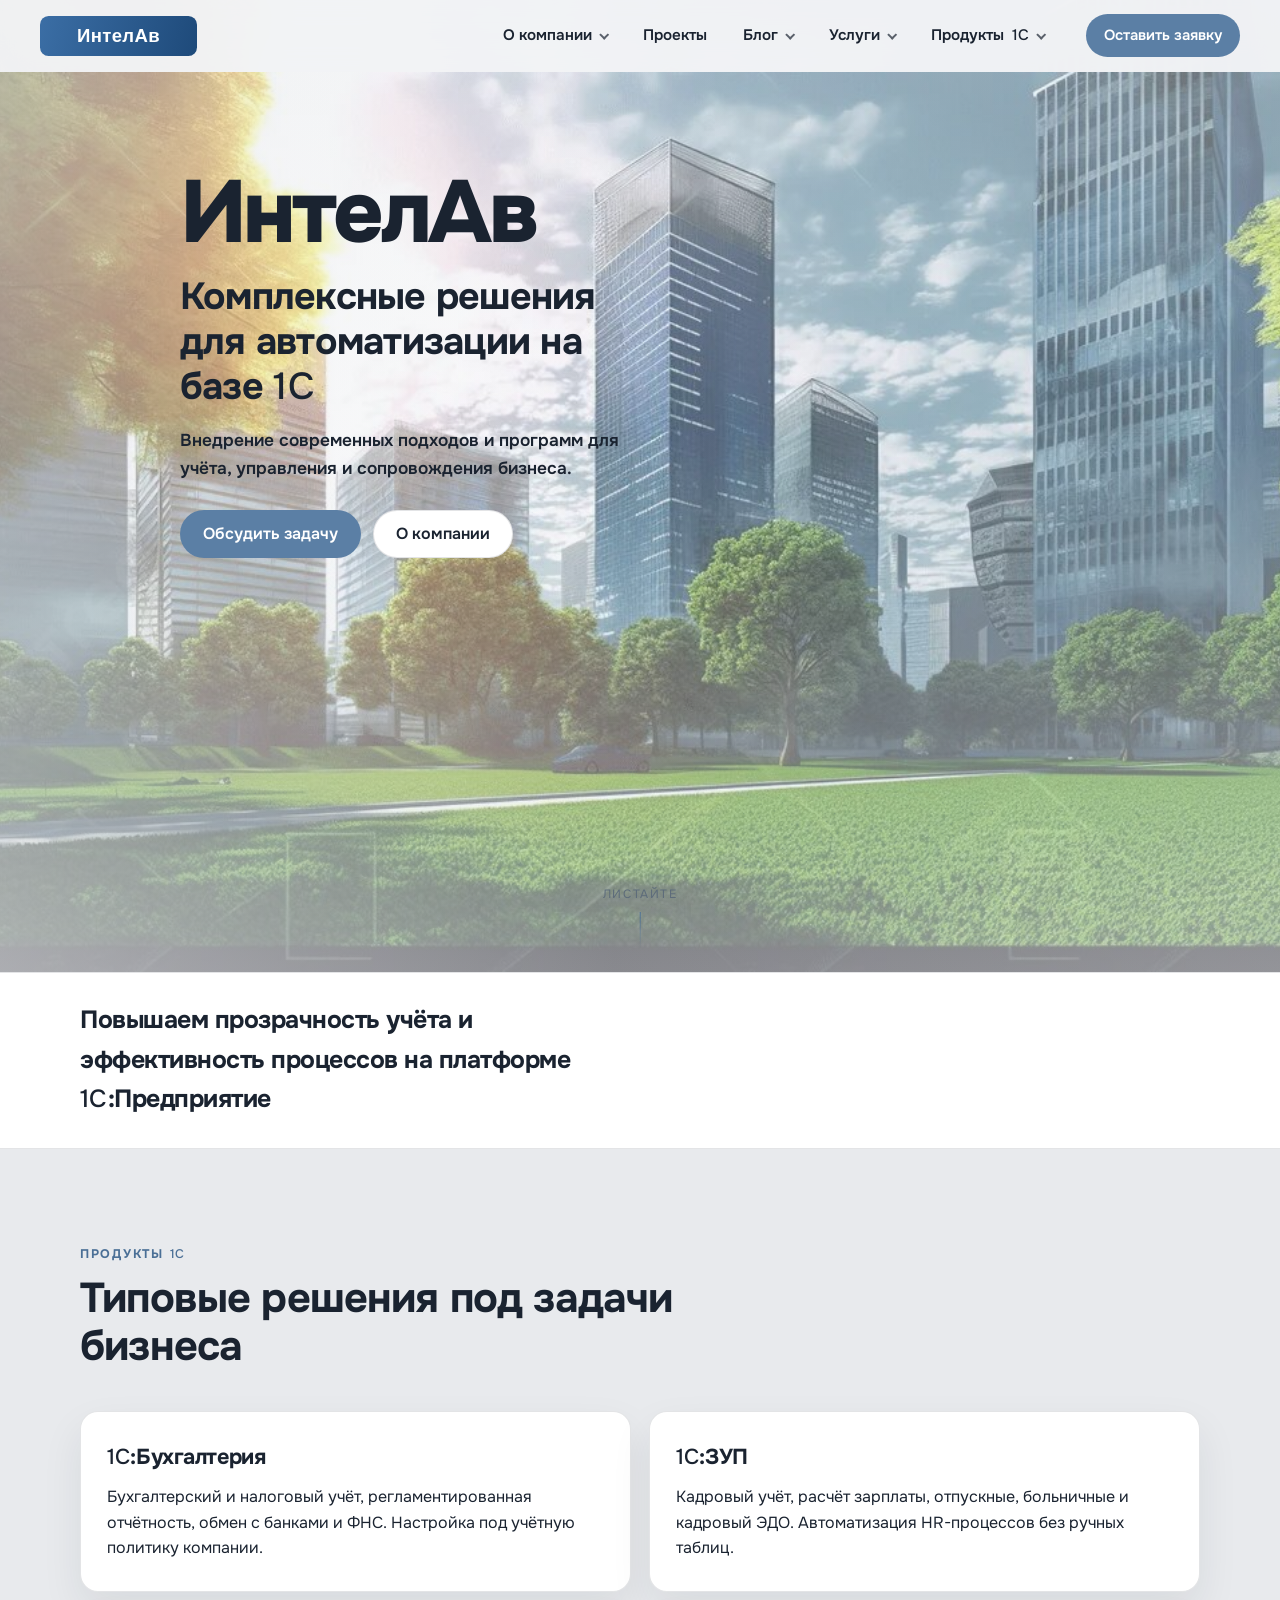
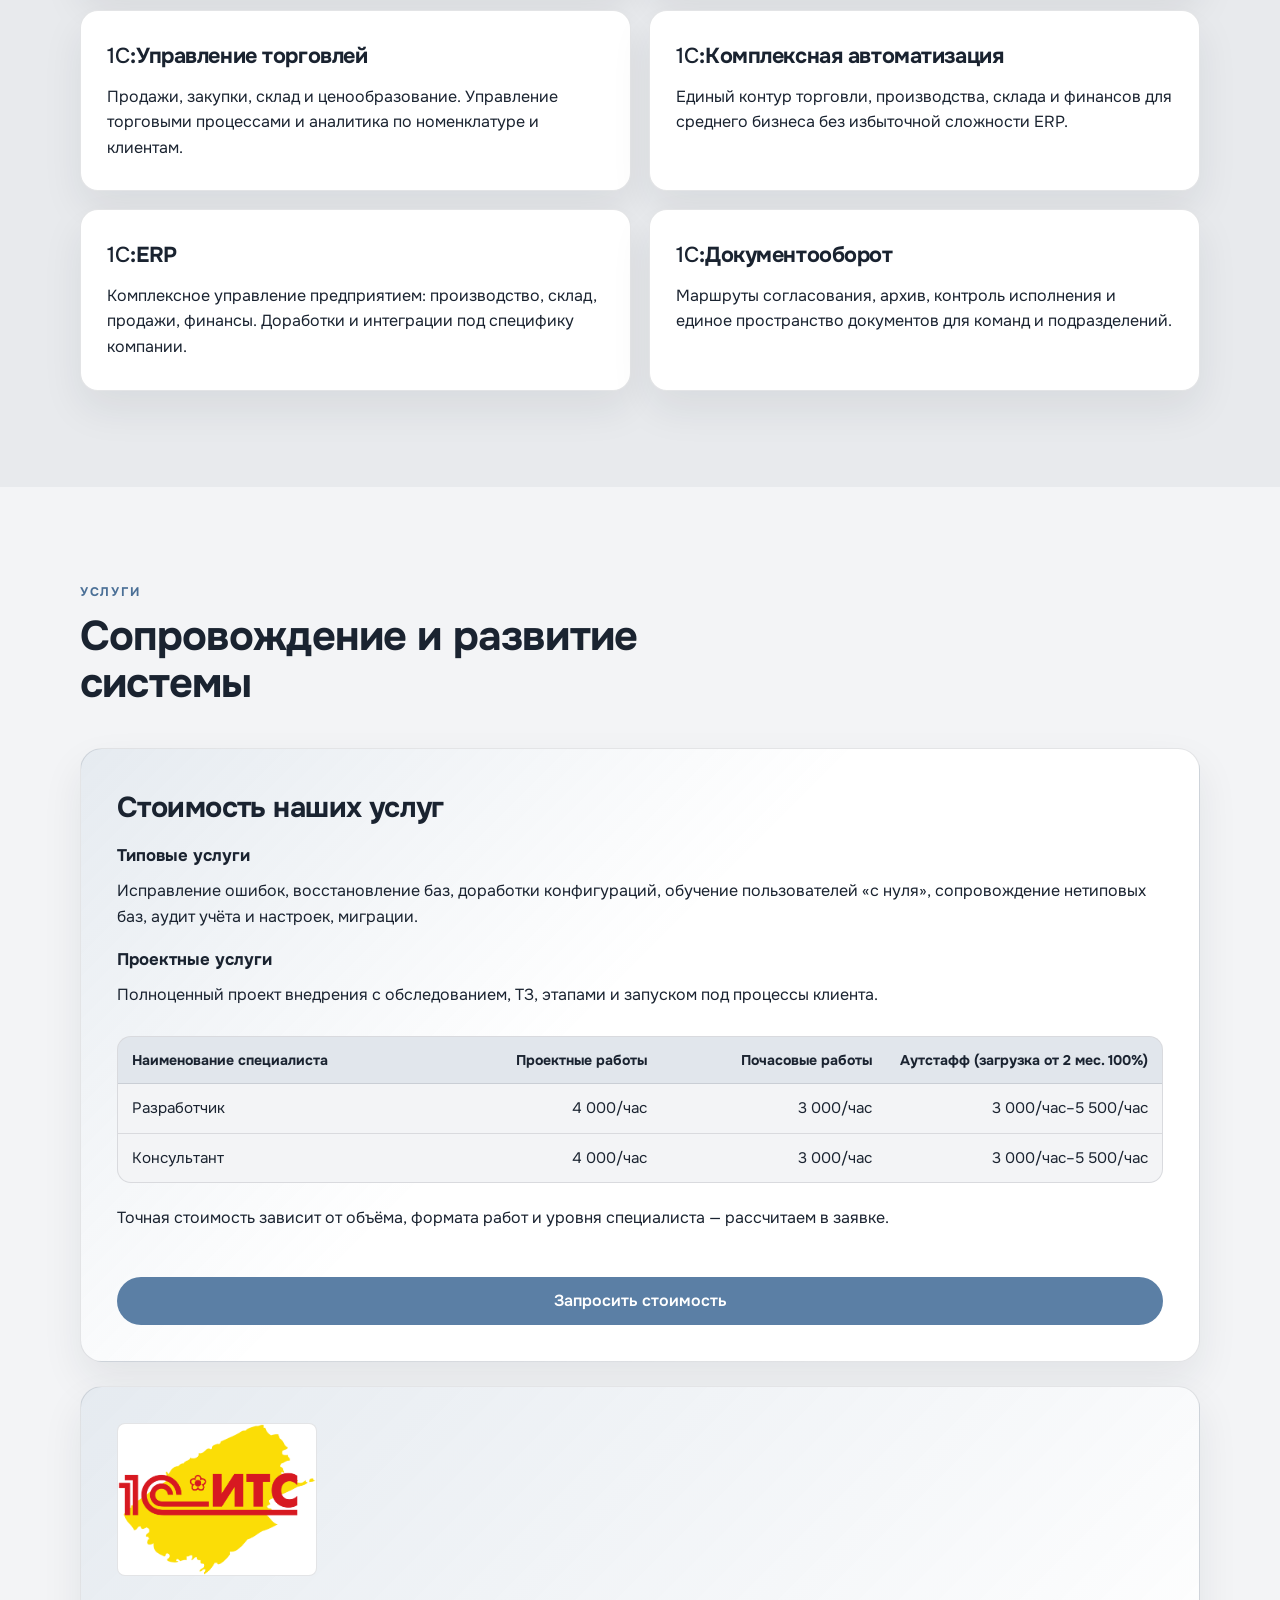
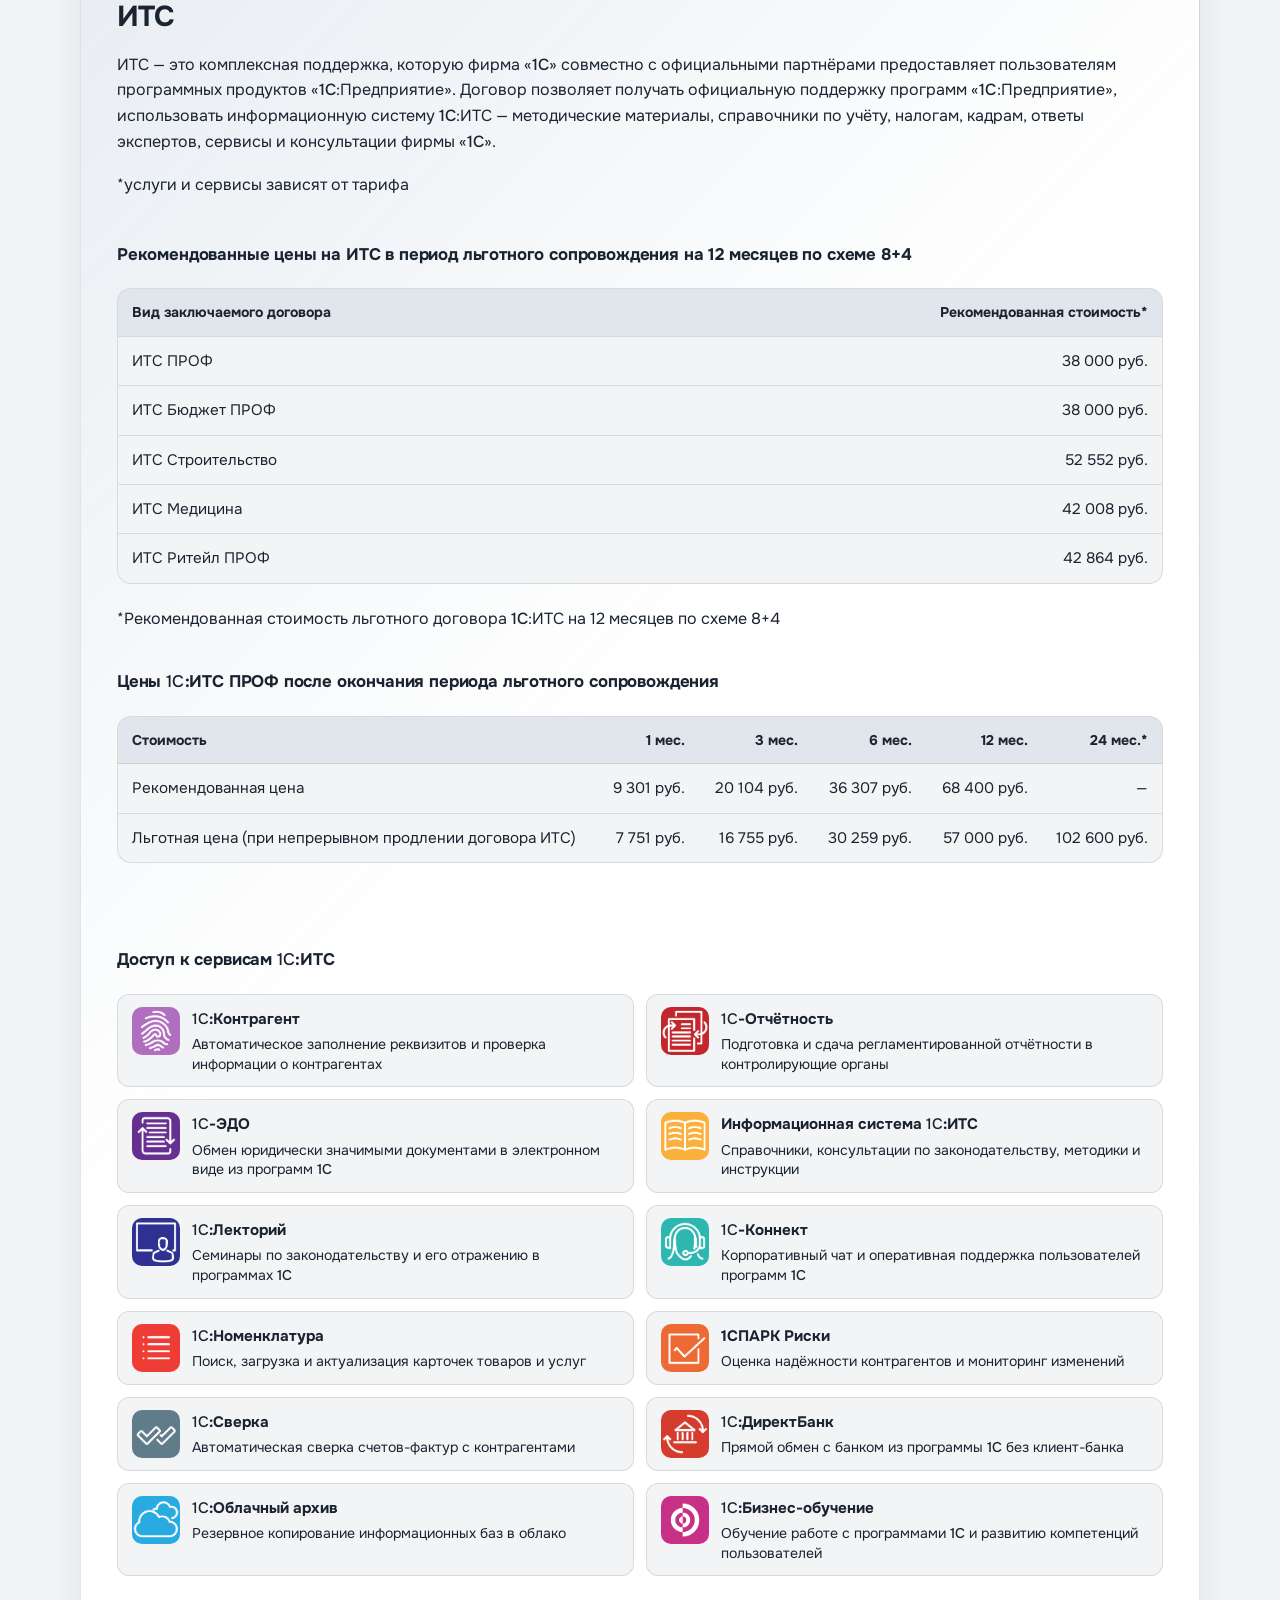
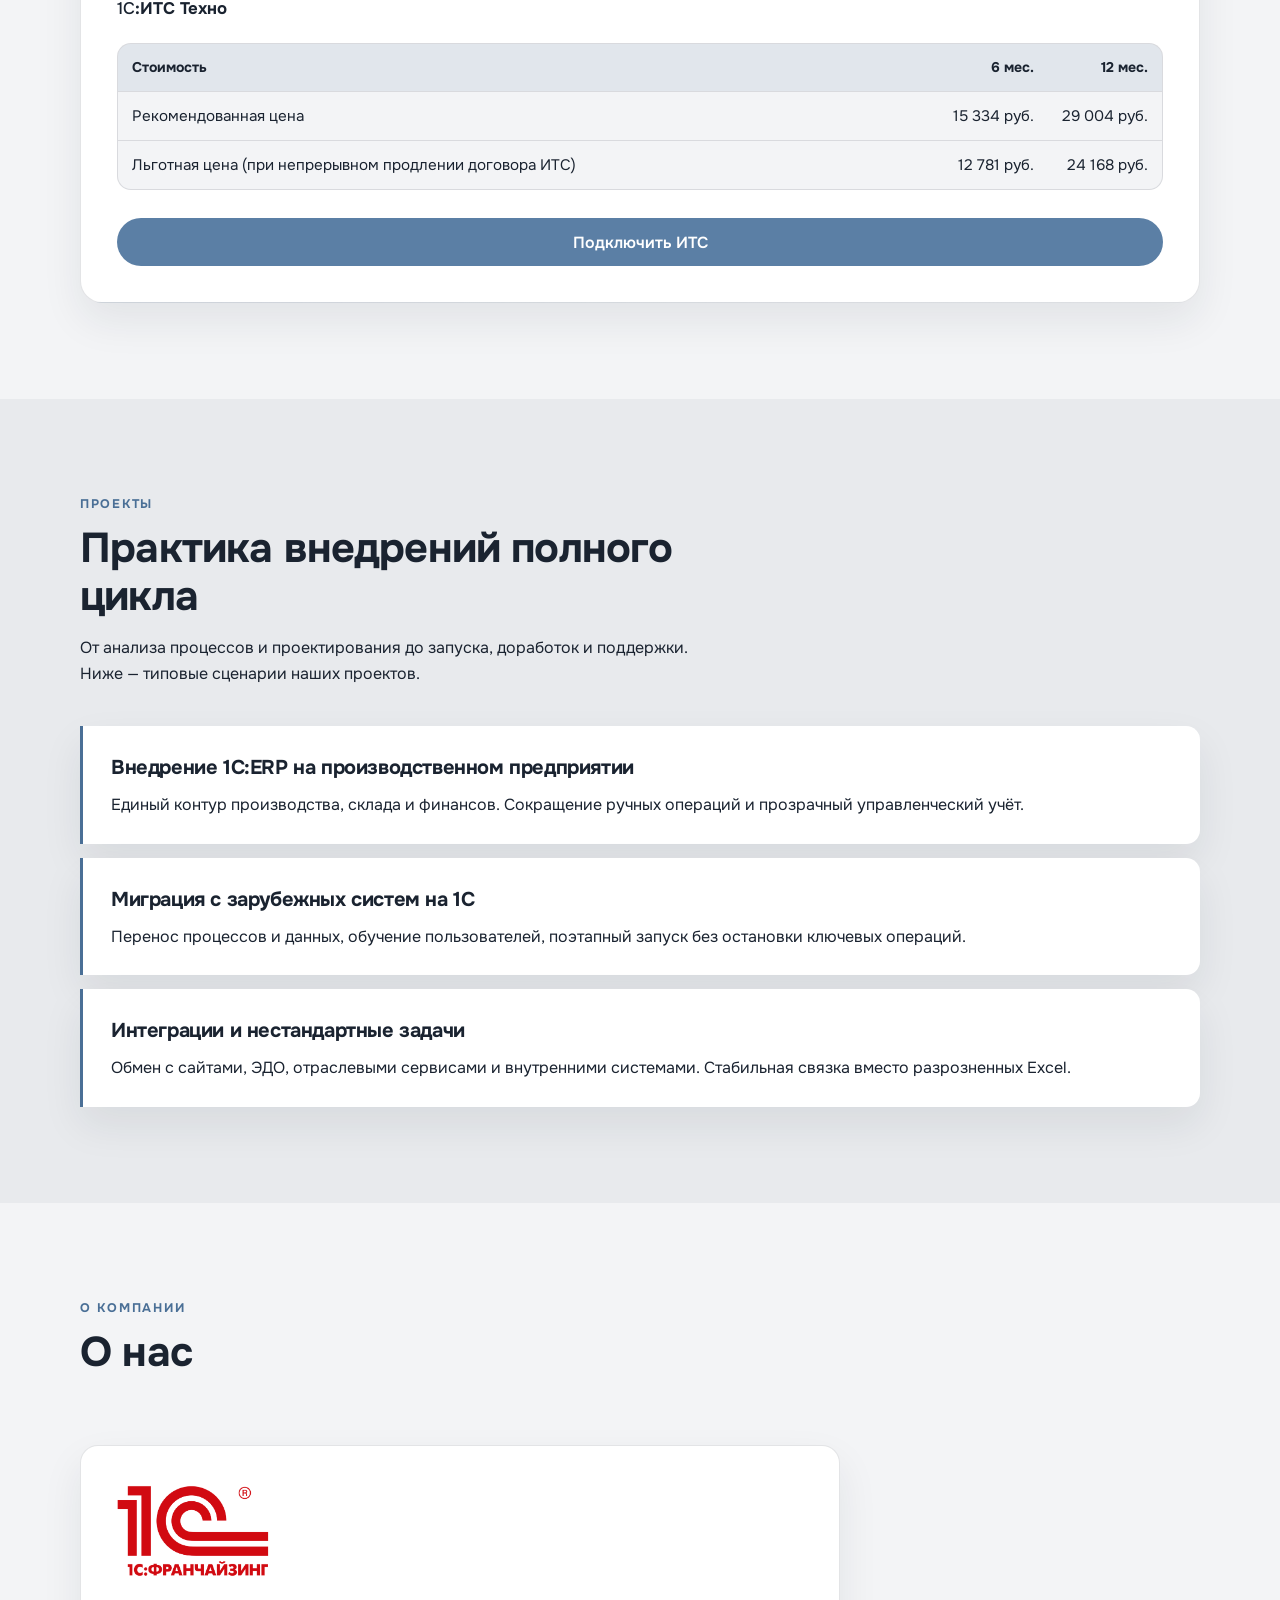
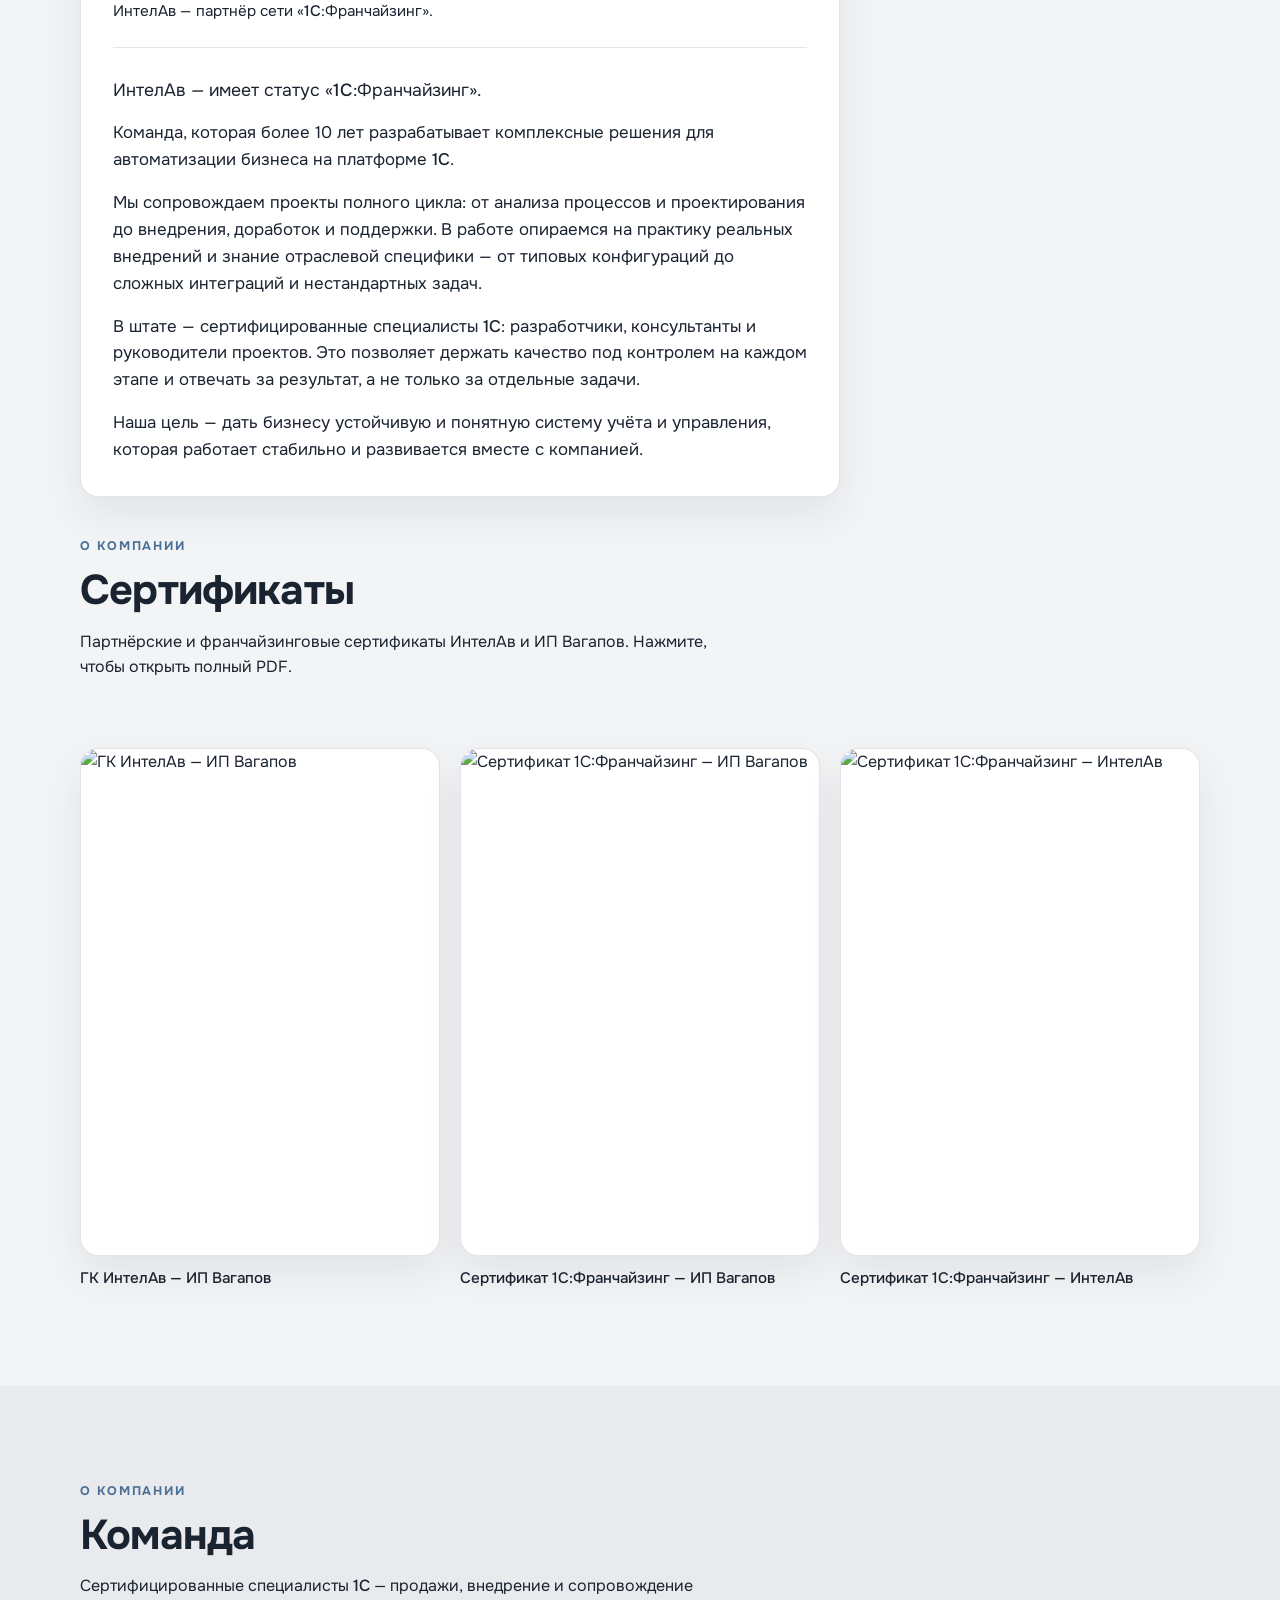
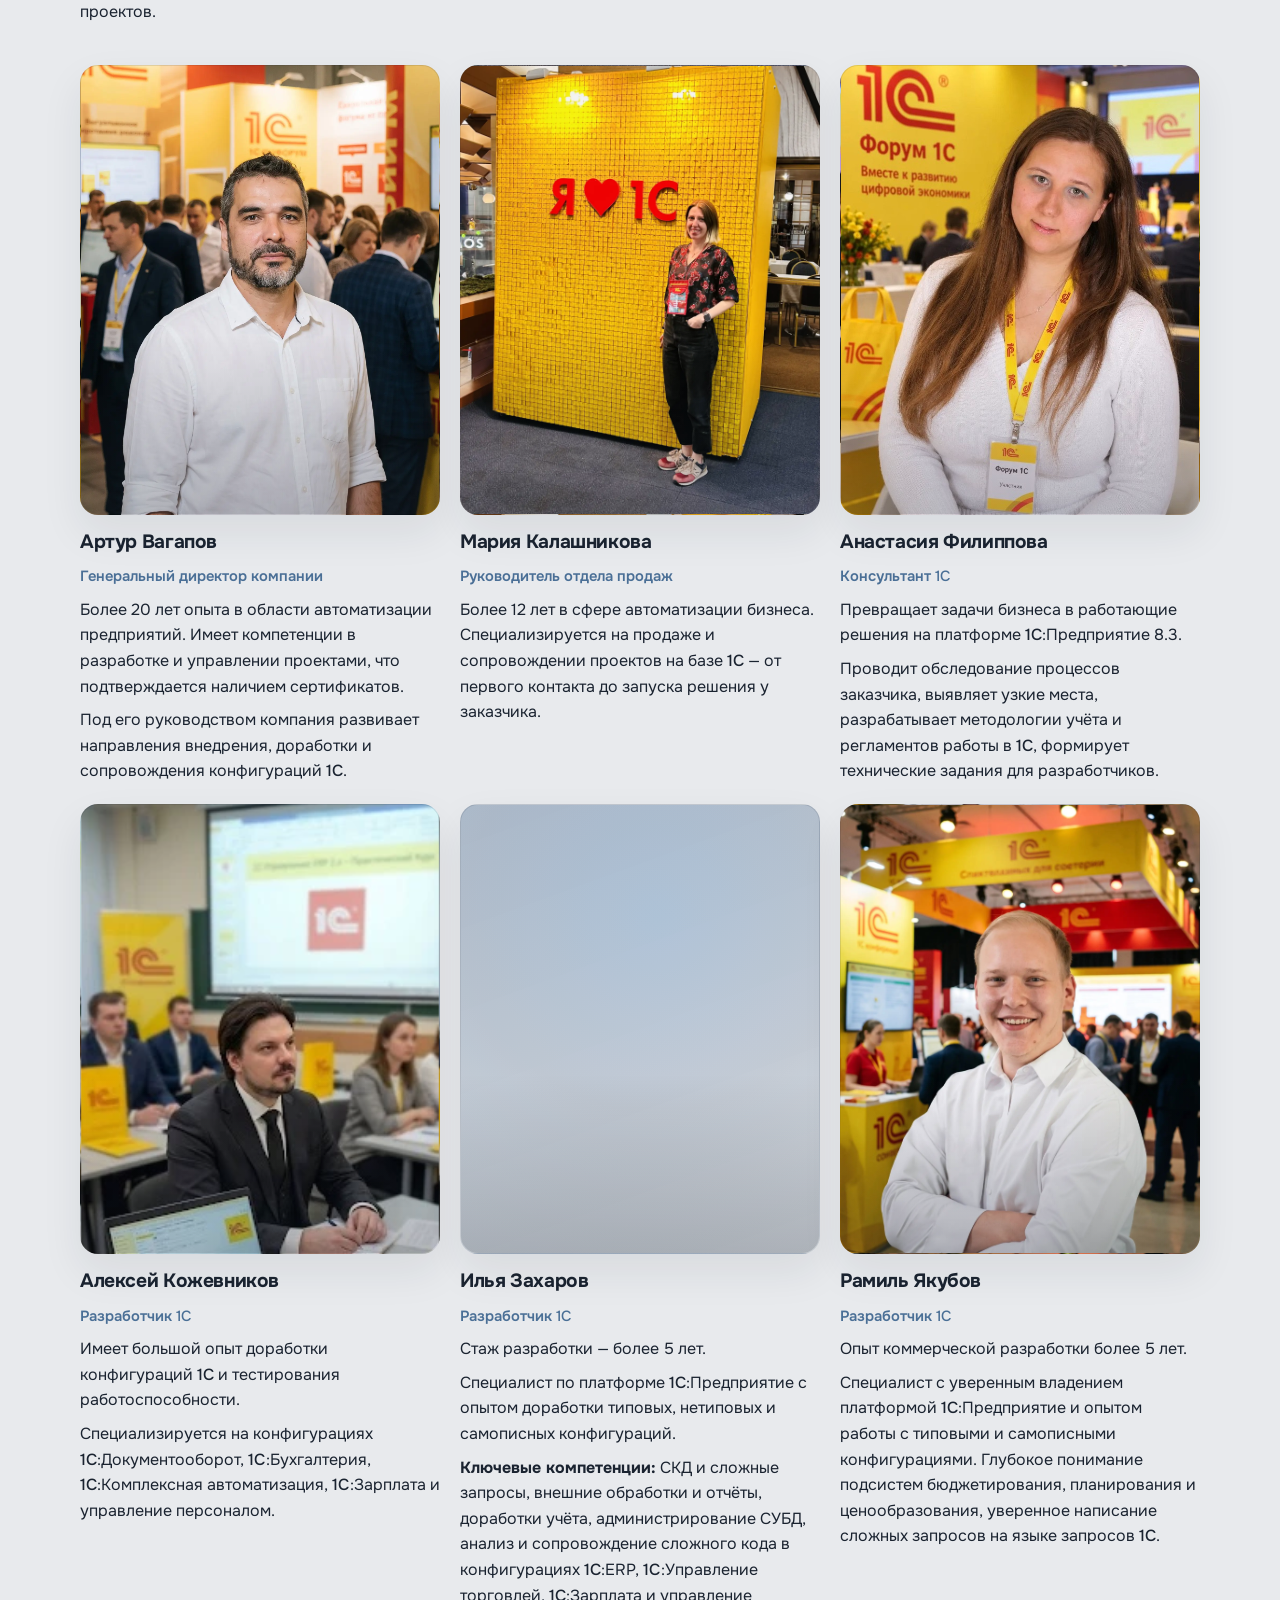
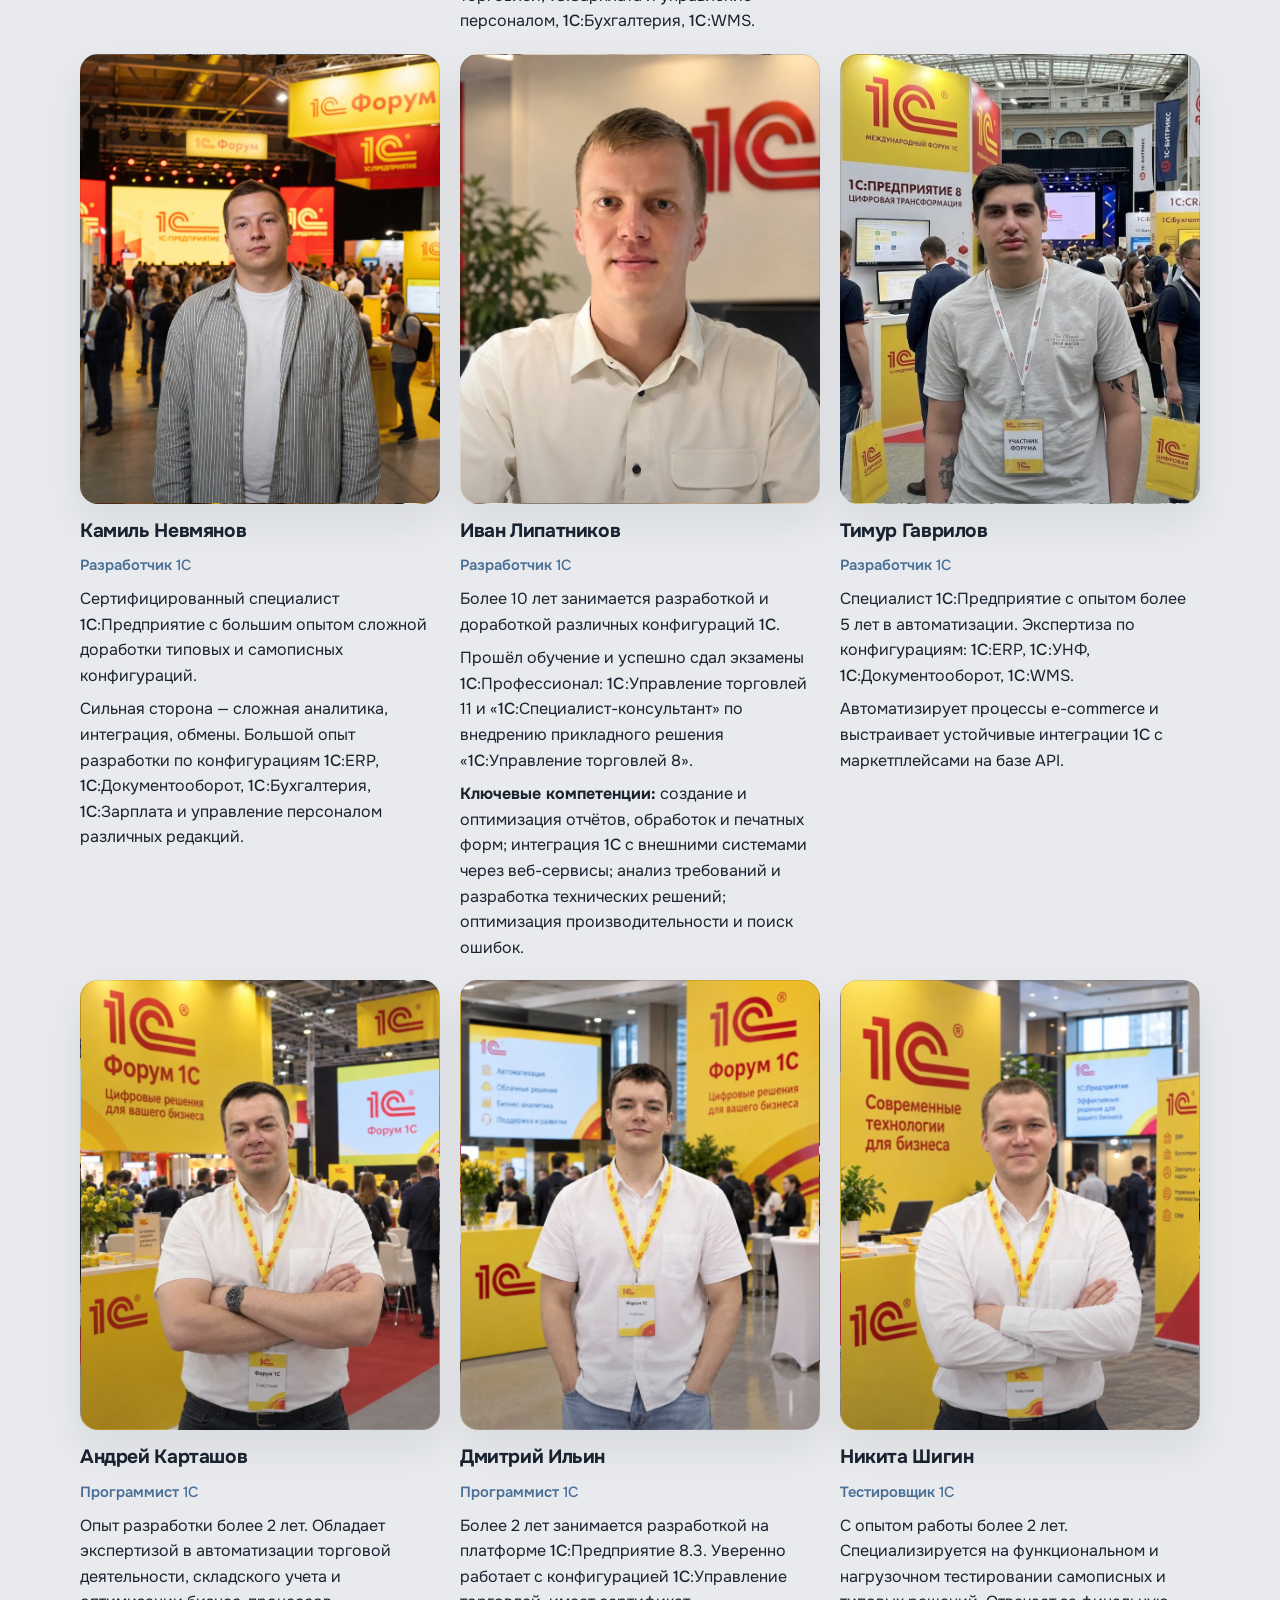
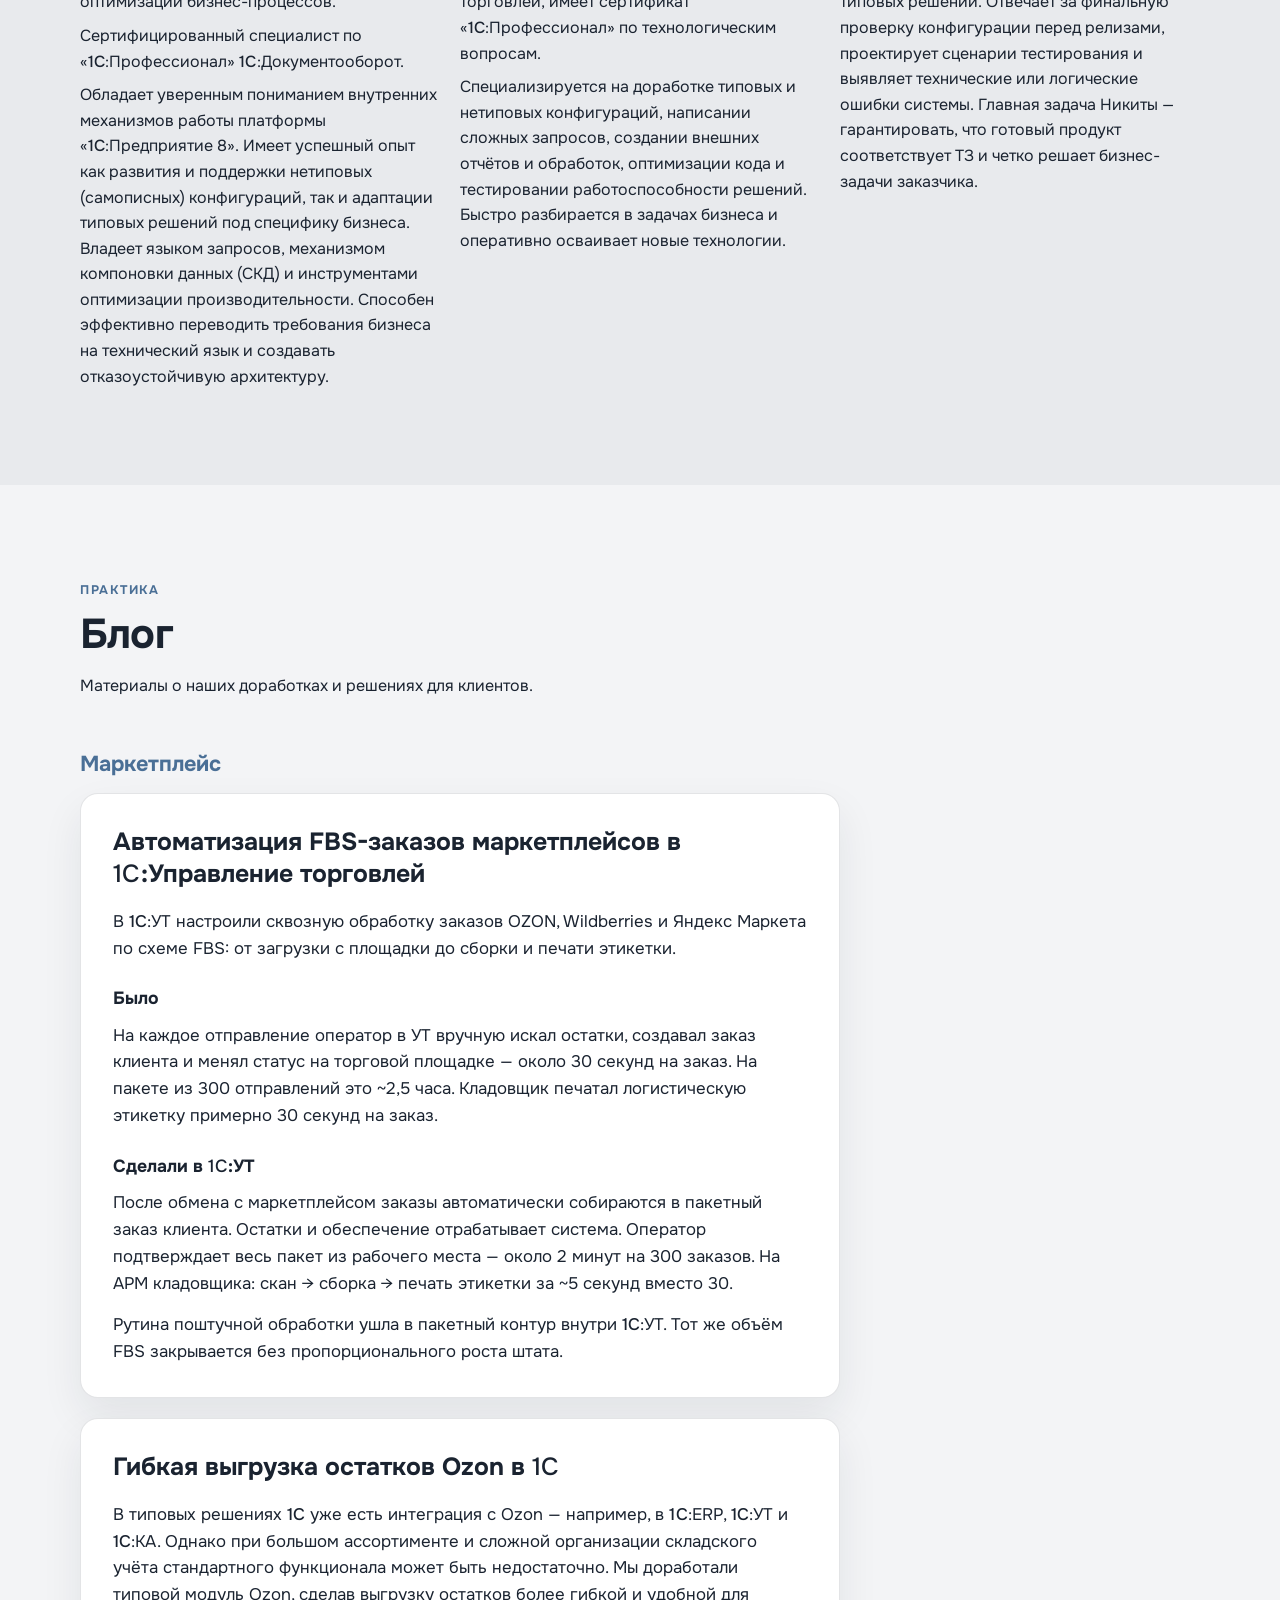
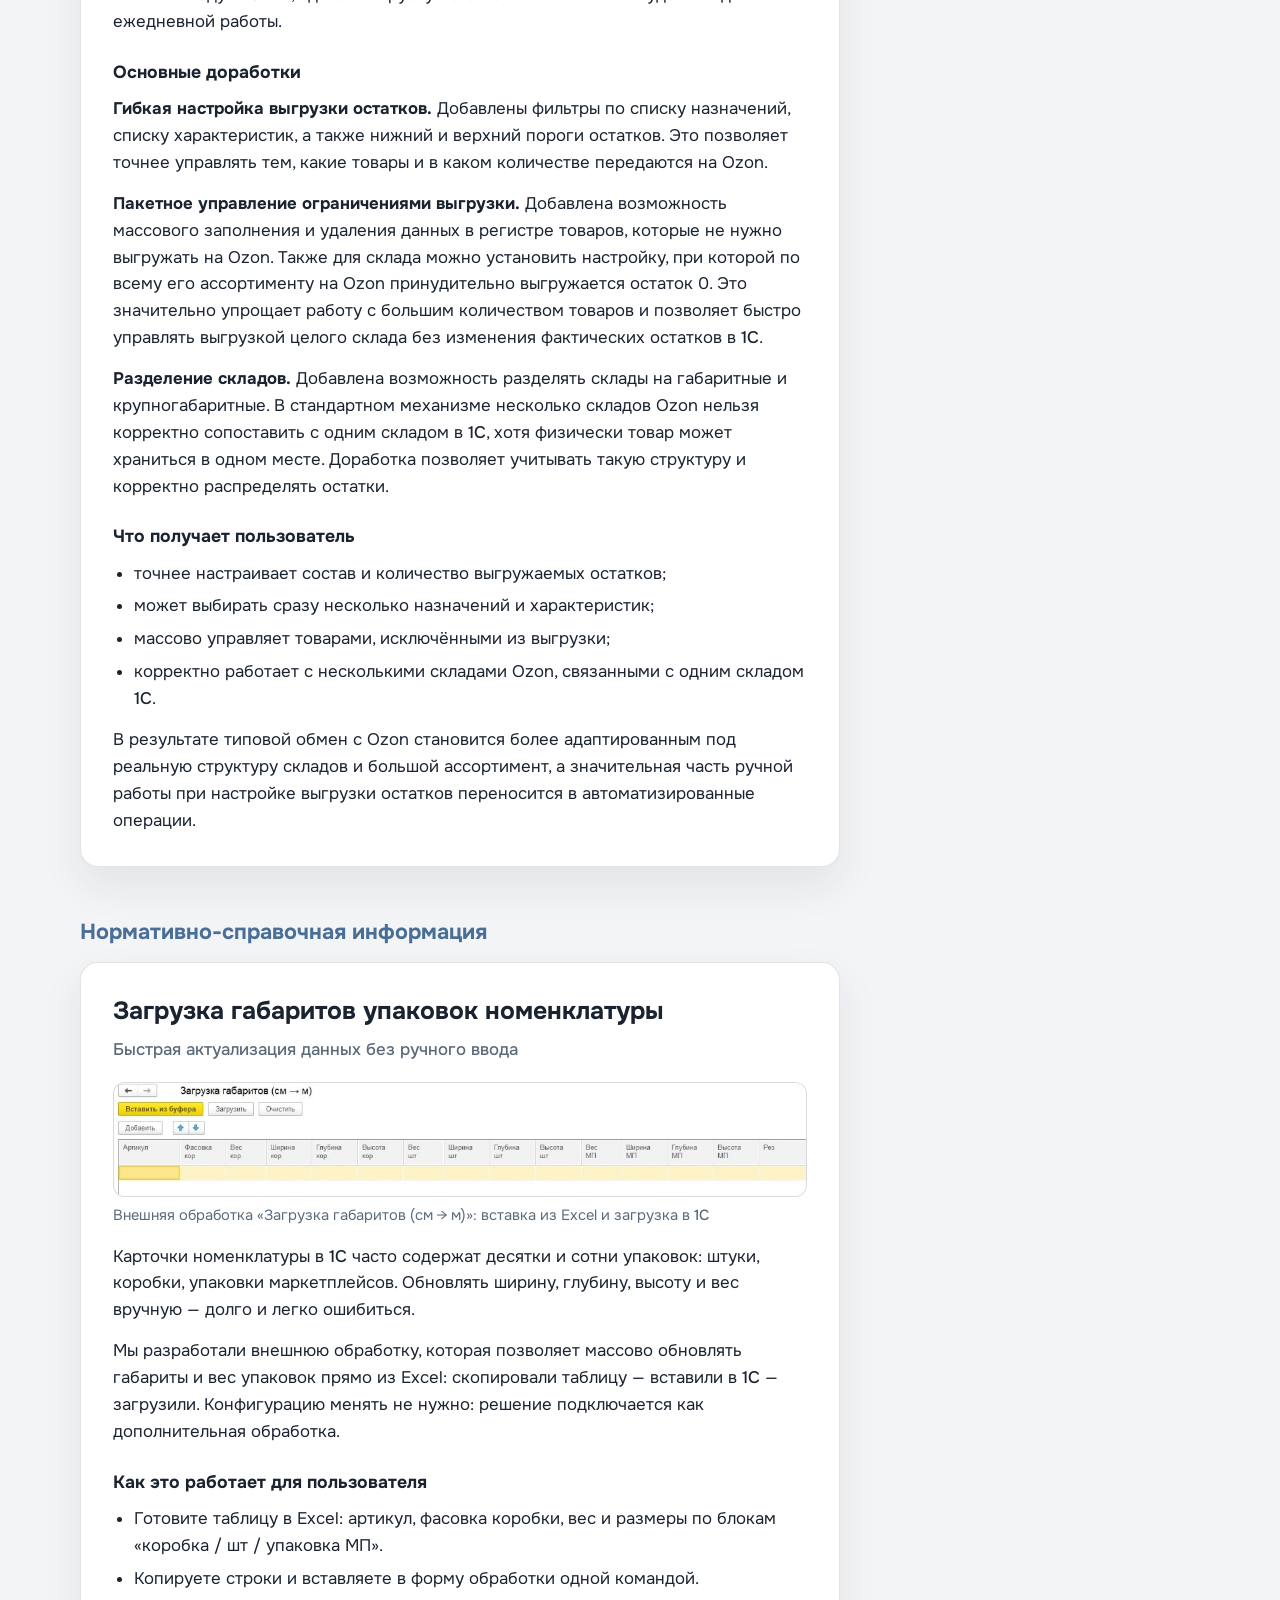
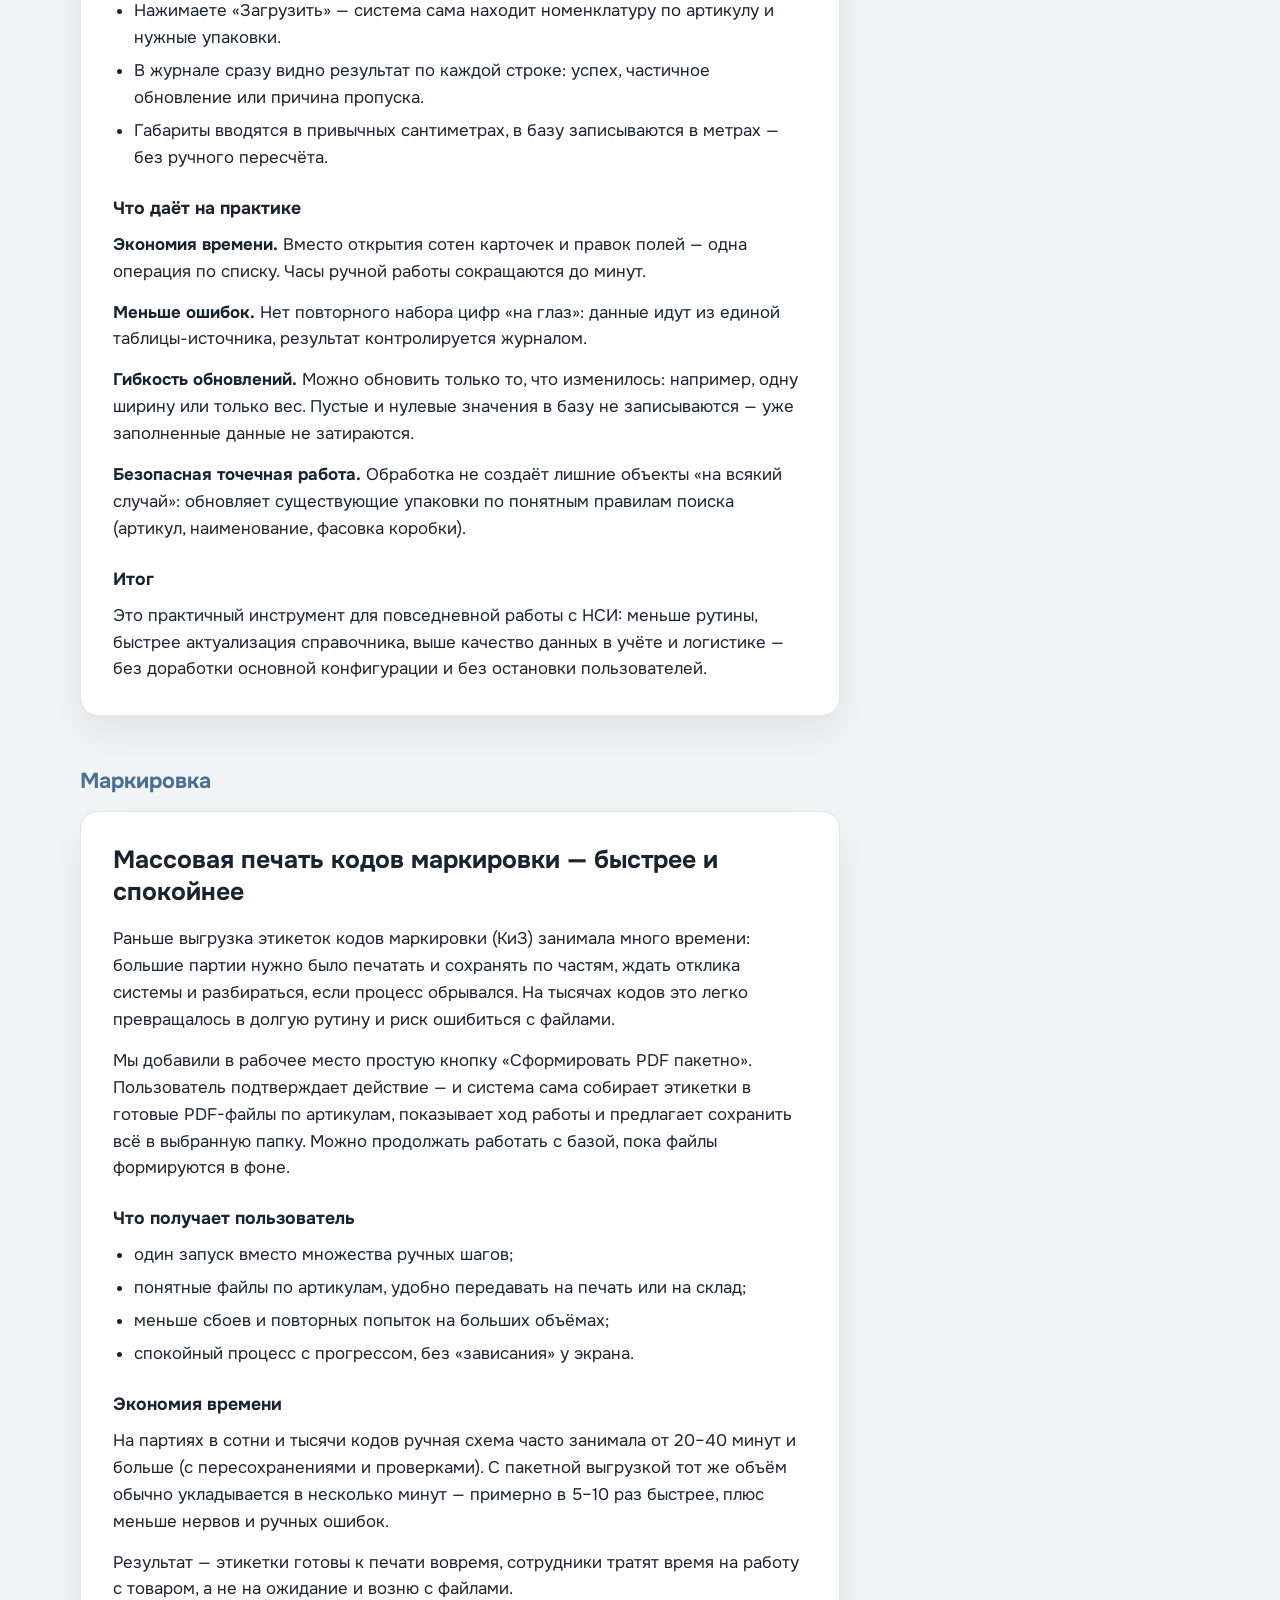
==== commit 90799b81: "Add KPI plan correction article with screenshots under management accounting. Co-authored-by: Cursor" ====
--- a/index.html
+++ b/index.html
@@ -8,7 +8,7 @@
   <link rel="preconnect" href="https://fonts.googleapis.com" />
   <link rel="preconnect" href="https://fonts.gstatic.com" crossorigin />
   <link href="https://fonts.googleapis.com/css2?family=Onest:wght@400;500;600;700;800&display=swap" rel="stylesheet" />
-  <link rel="stylesheet" href="assets/css/styles.css?v=48" />
+  <link rel="stylesheet" href="assets/css/styles.css?v=49" />
   <link rel="icon" href="assets/images/logo-intelav.svg" type="image/svg+xml" />
 </head>
 <body>
@@ -772,7 +772,32 @@
 
         <div class="blog-subsection" id="blog-management-accounting">
           <h3 class="blog-subhead reveal">Управленческий учёт</h3>
-          <p class="blog-subsection-lead reveal">Материалы подраздела появятся здесь позже.</p>
+          <div class="blog-list">
+            <article class="blog-article reveal">
+              <h4 class="blog-article-title">Корректировка планов KPI: план меняется — маржа видна сразу</h4>
+              <div class="blog-body">
+                <p>Когда бизнес корректирует планы, важно не просто «переписать цифры», а понять, как это влияет на результат. Раньше менеджер мог менять доход и себестоимость, а картину прибыльности собирать уже потом — в отчётах, таблицах, переписке.</p>
+                <p>Мы превратили заявку «Корректировка планов KPI» в инструмент управленческого решения. Система помогает выбрать корректный период, подтягивает нужные параметры плана и при изменении сумм сразу пересчитывает итоги. Отдельной строкой показывается маржинальность — сколько остаётся после расходов относительно выручки. Видно не только «сколько добавили к плану», но и «какой станет маржа».</p>
+                <figure class="blog-figure">
+                  <img src="assets/images/blog/kpi-plan-correction-setup.jpg" alt="Административная заявка: вкладка настройки корректировки планов KPI с параметрами периода и отборами" width="1200" height="675" loading="lazy" />
+                  <figcaption>Настройка корректировки: модель бюджетирования, сценарий, период и аналитические отборы</figcaption>
+                </figure>
+                <figure class="blog-figure">
+                  <img src="assets/images/blog/kpi-plan-correction.jpg" alt="Административная заявка: таблица корректировки планов KPI с доходами, себестоимостью и маржинальностью" width="1200" height="675" loading="lazy" />
+                  <figcaption>Корректировка планов KPI: доходы, себестоимость и маржинальность по направлениям в одной форме</figcaption>
+                </figure>
+                <h5>Плюсы для пользователя</h5>
+                <ul>
+                  <li>решения принимаются быстрее — эффект корректировки виден в момент ввода, без ручных пересчётов;</li>
+                  <li>меньше ошибок в периоде — система не даёт оформить заявку с некорректным или «неровным» интервалом;</li>
+                  <li>прозрачность для руководства — маржа и итоги по направлениям на виду в одной форме;</li>
+                  <li>спокойствие при согласовании — цифры согласованы между собой, а не собраны из разных Excel;</li>
+                  <li>единый стандарт процесса — все корректируют планы по одним правилам, а не «кто как привык».</li>
+                </ul>
+                <p>В итоге корректировка плана перестаёт быть формальностью и становится понятным управленческим шагом: изменили план — сразу увидели, как это влияет на прибыльность бизнеса.</p>
+              </div>
+            </article>
+          </div>
         </div>
       </div>
     </section>
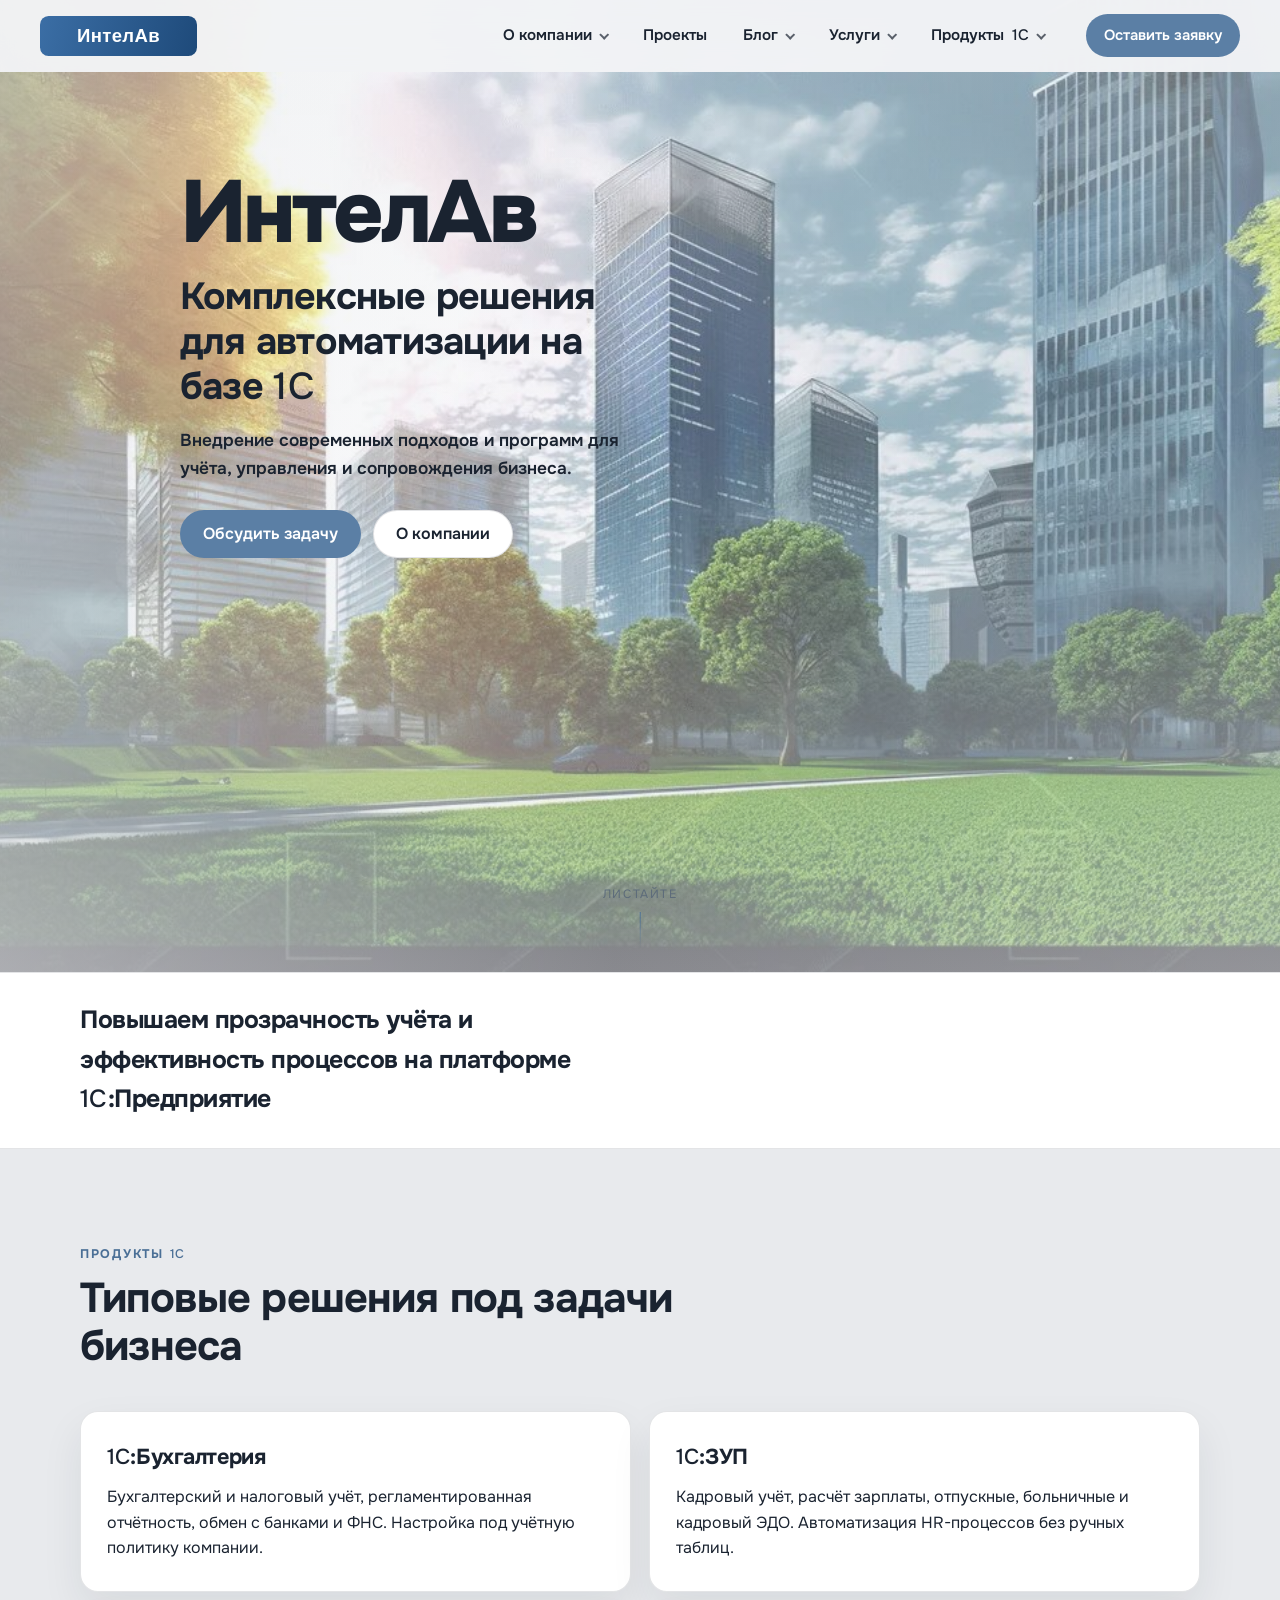
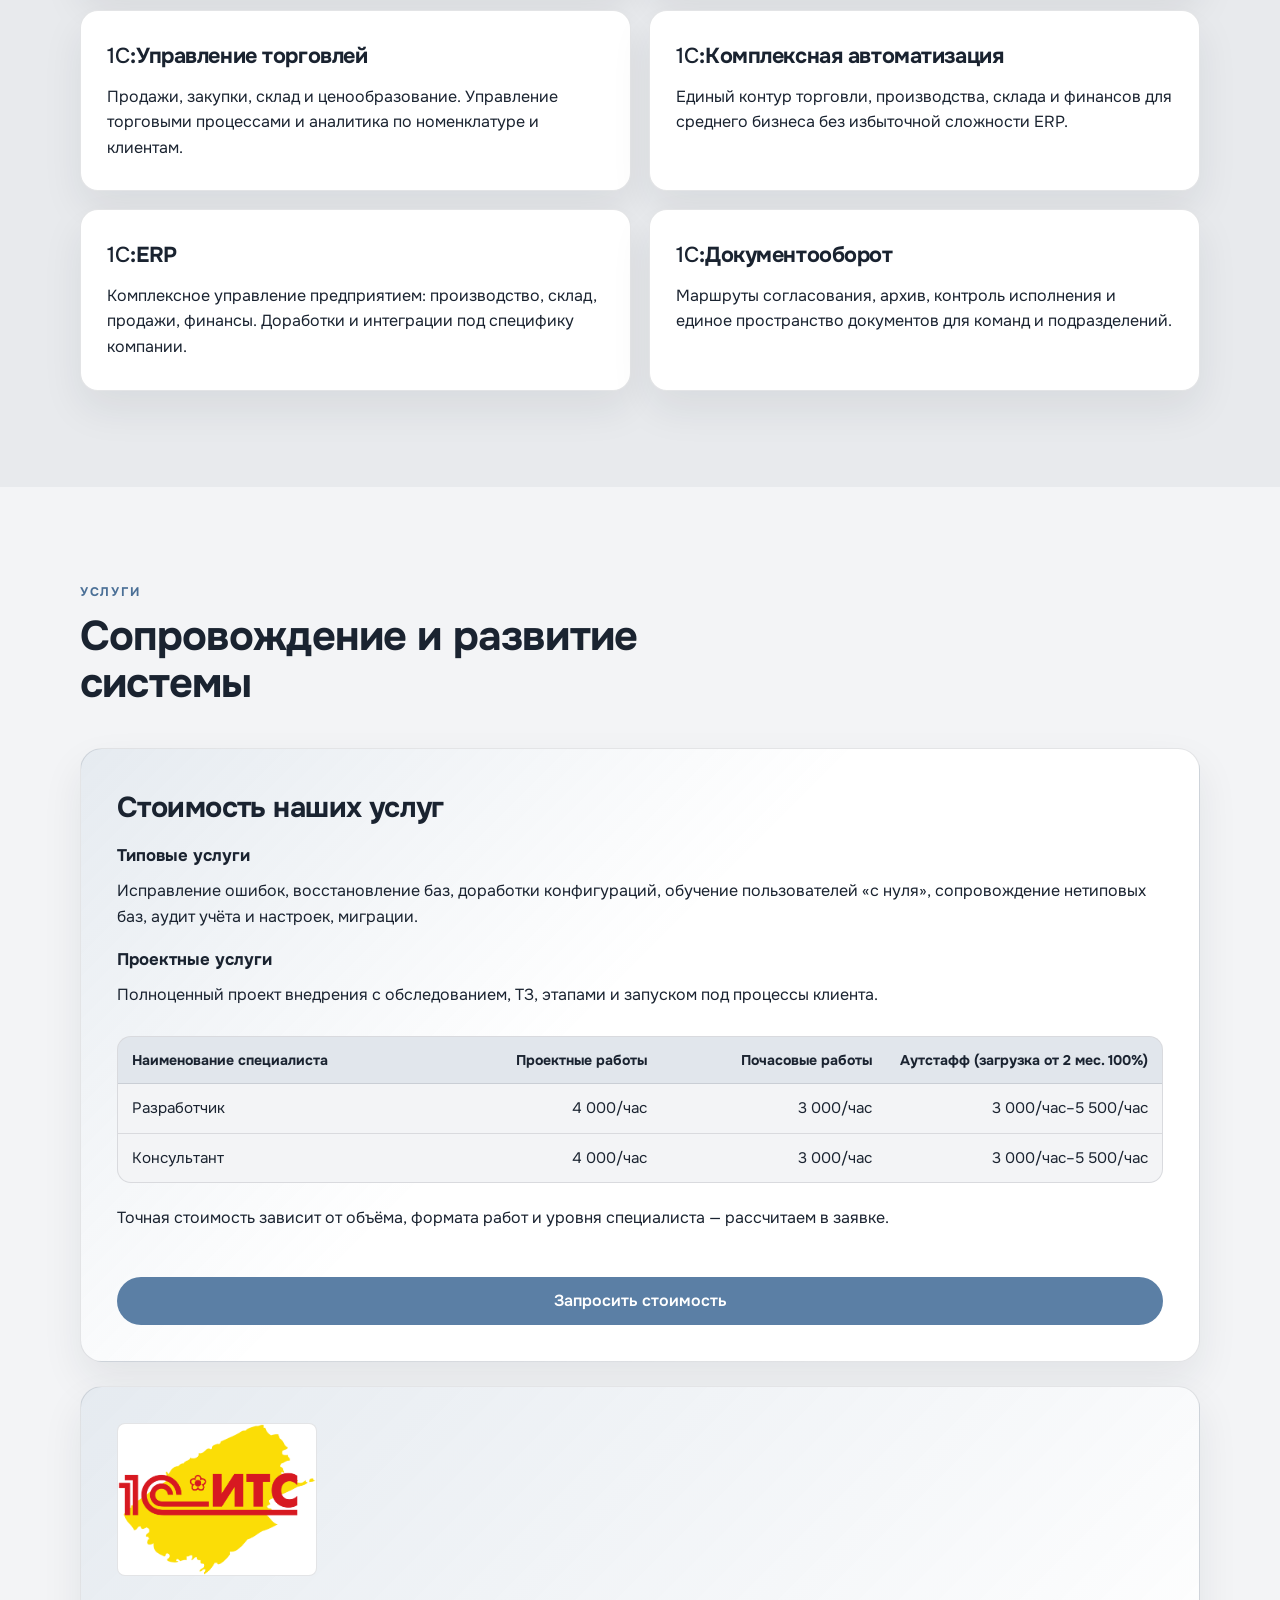
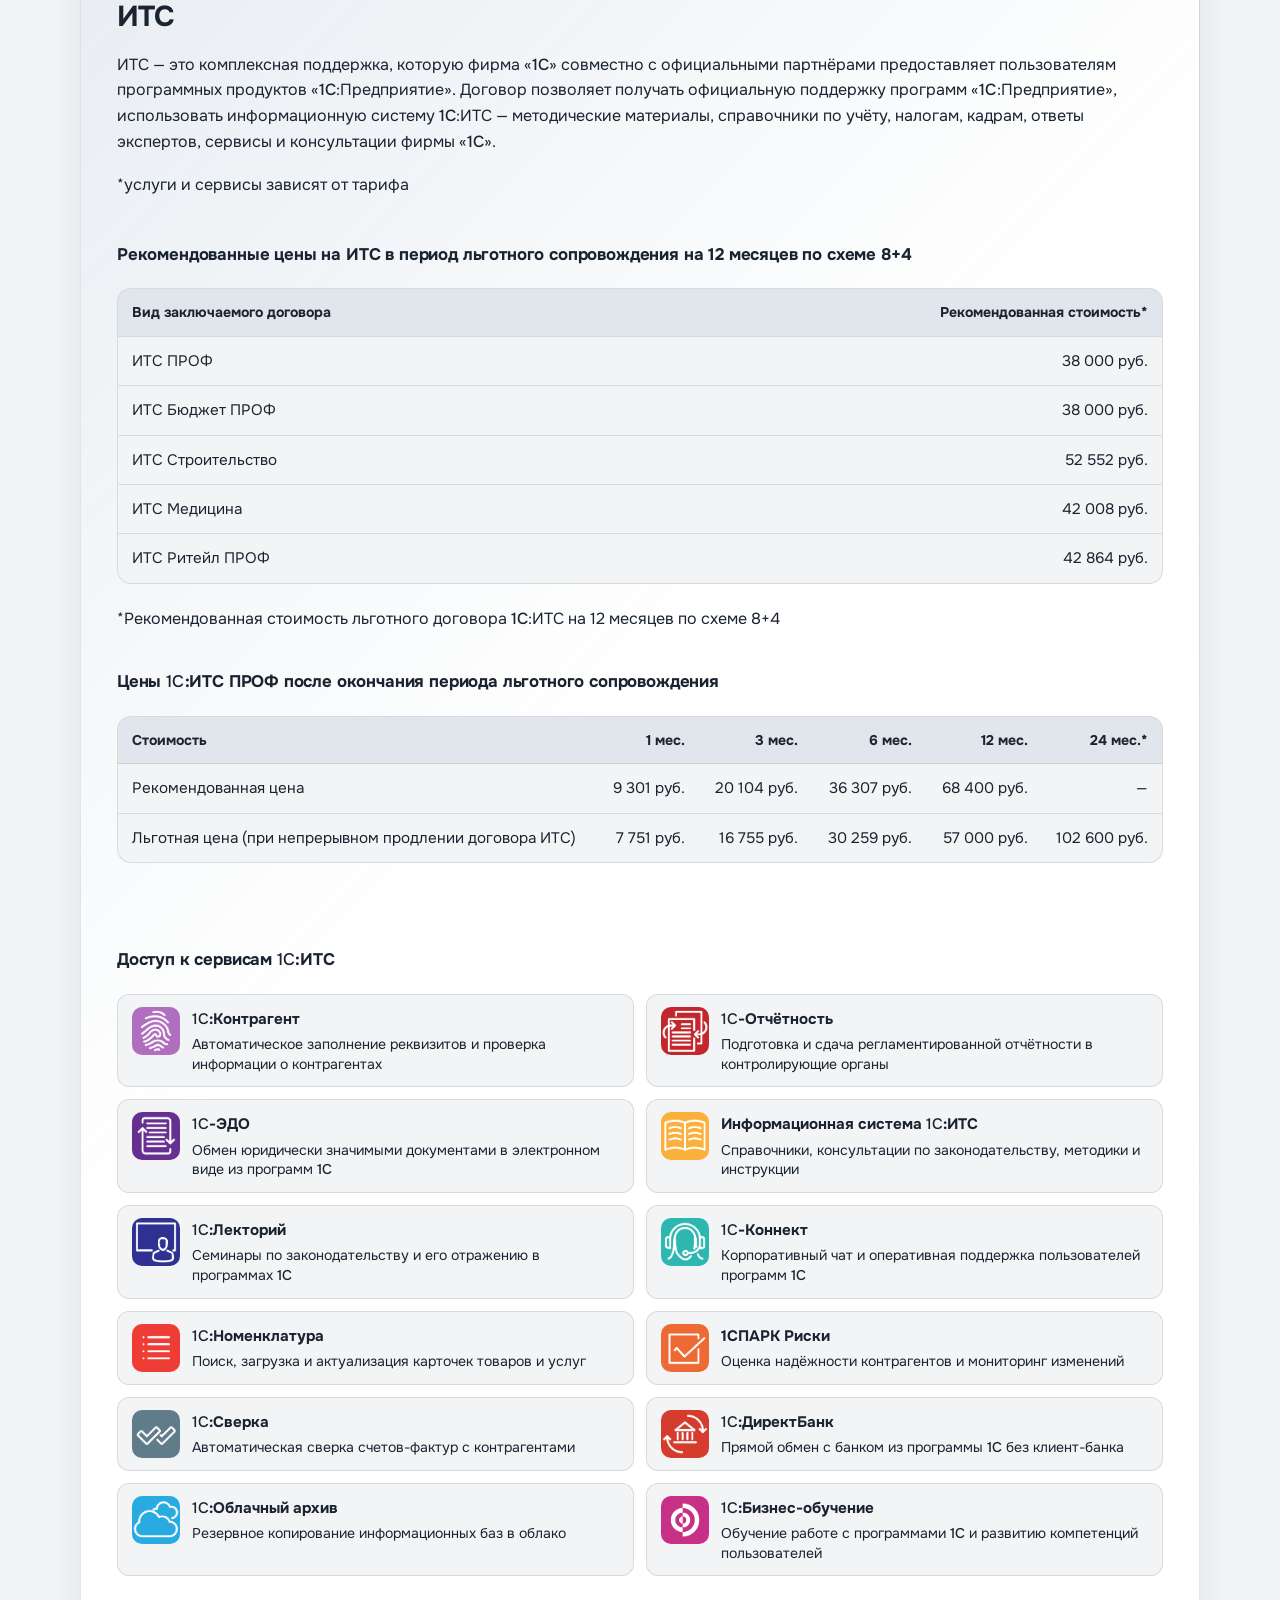
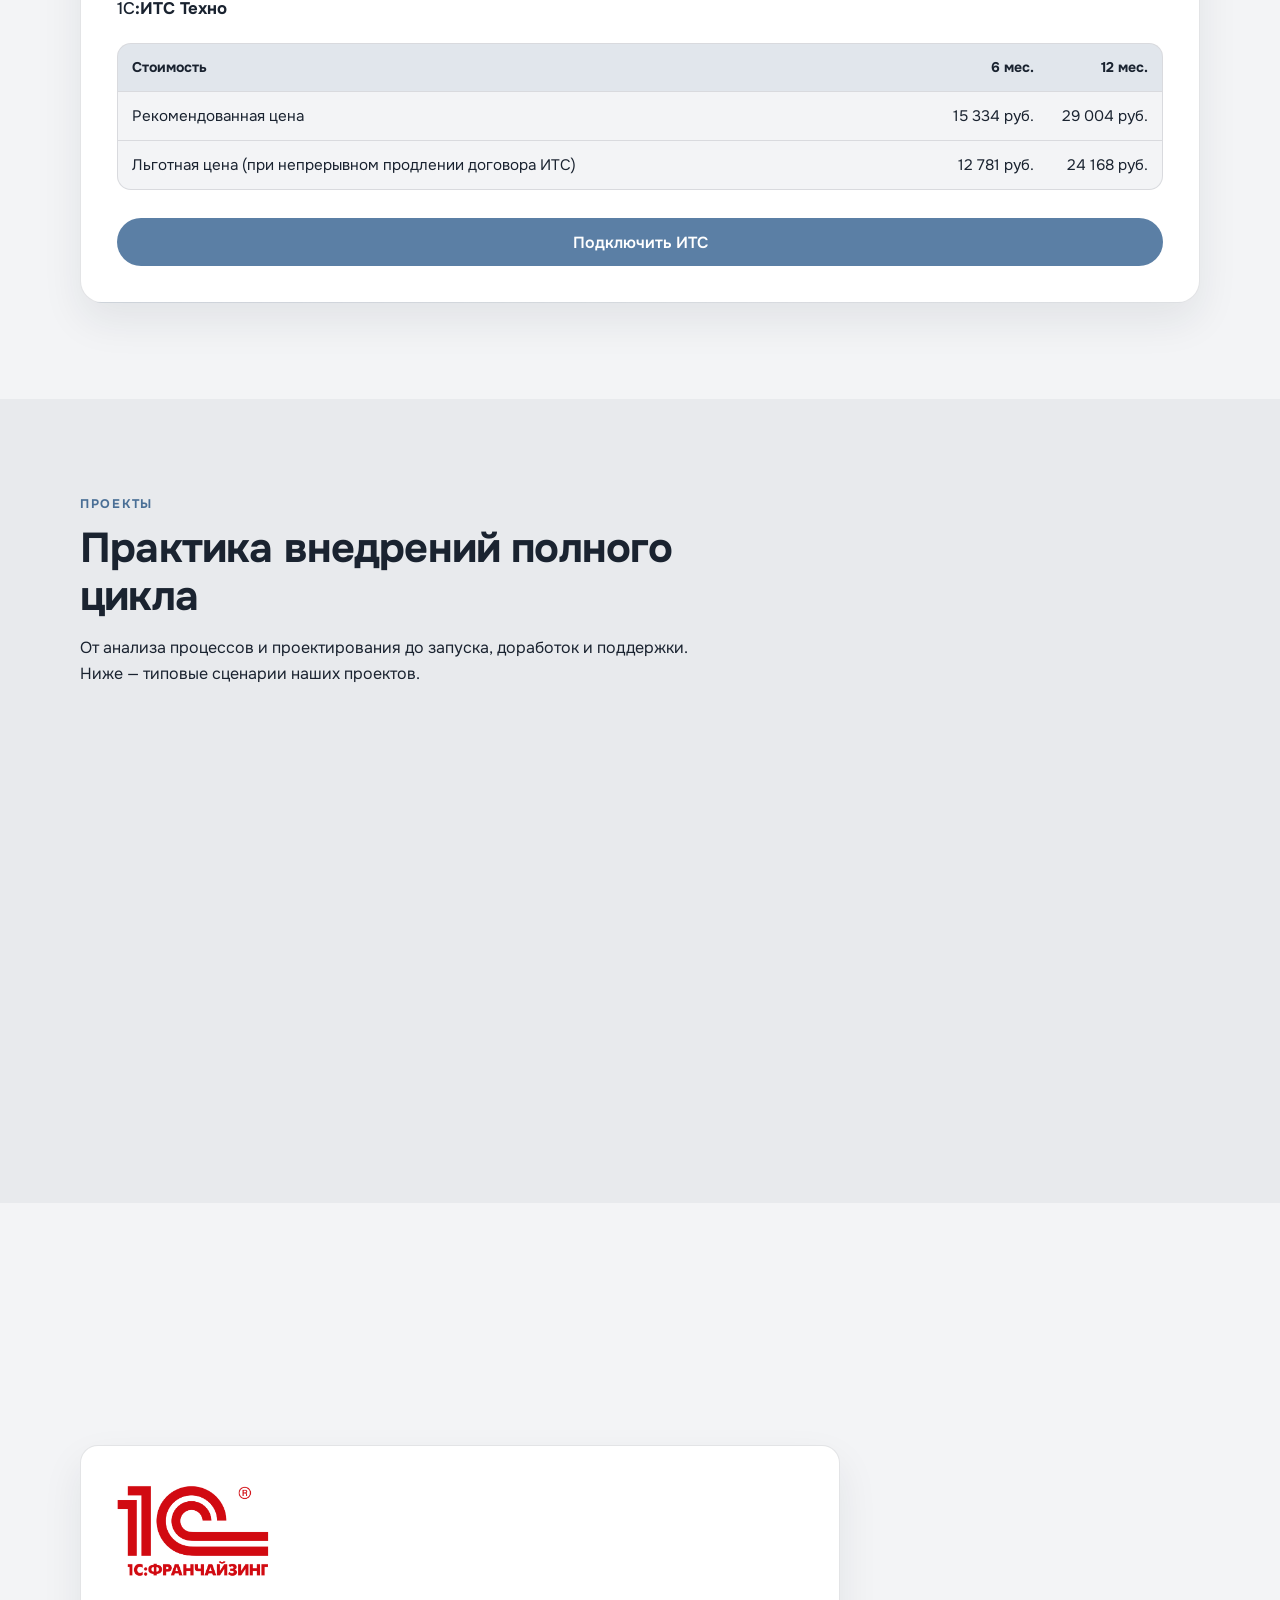
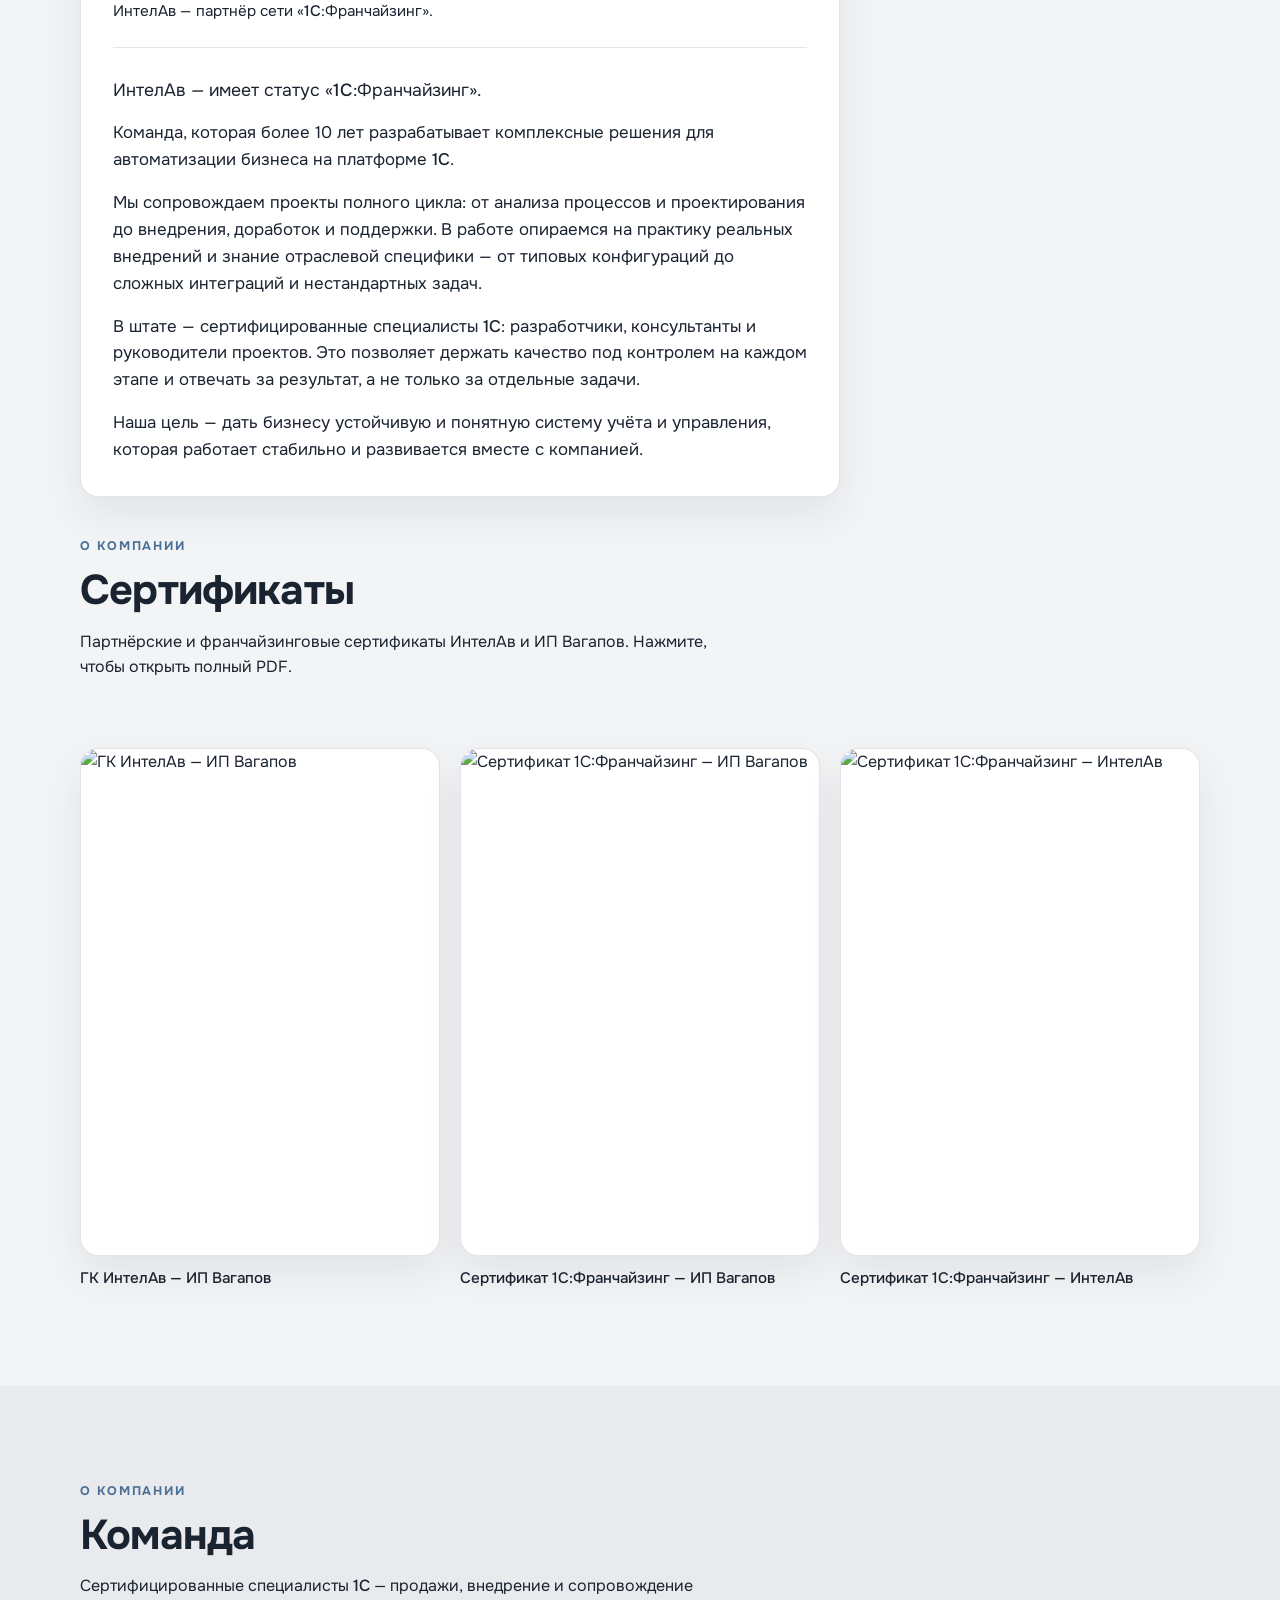
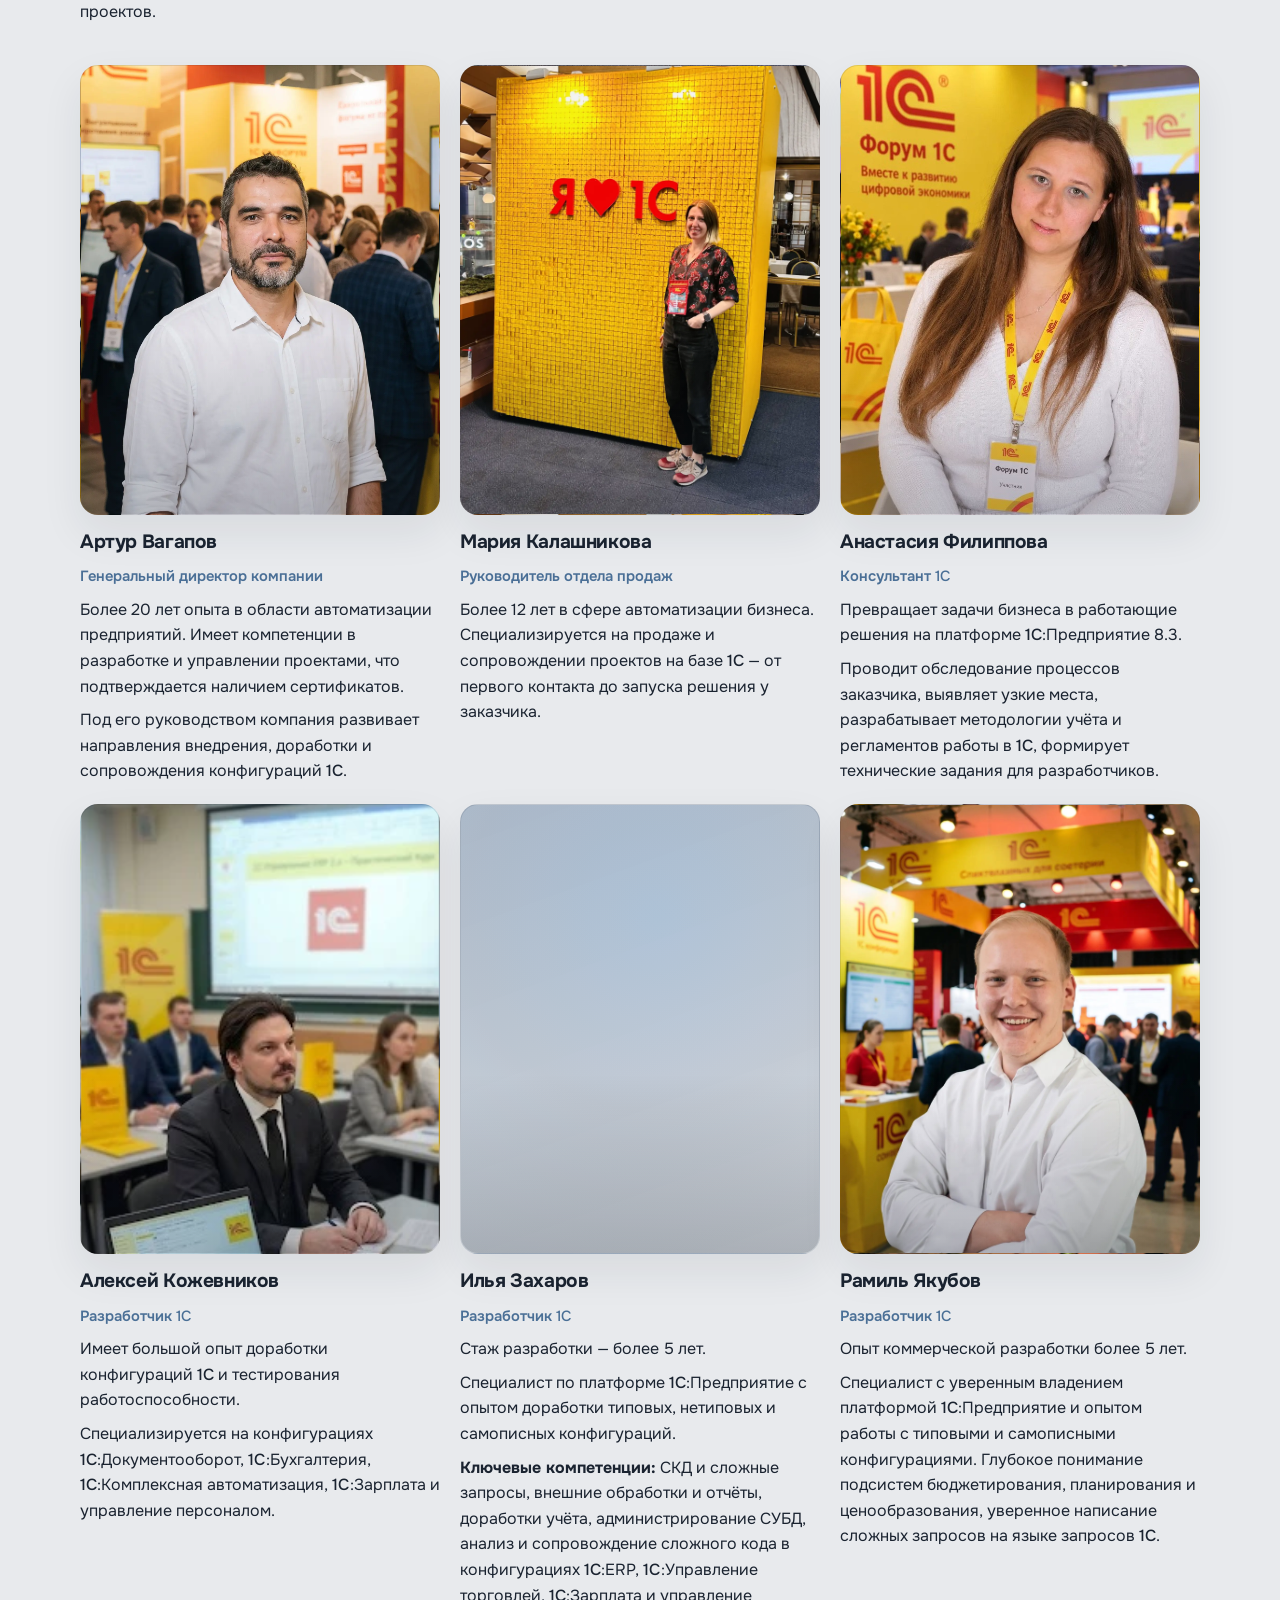
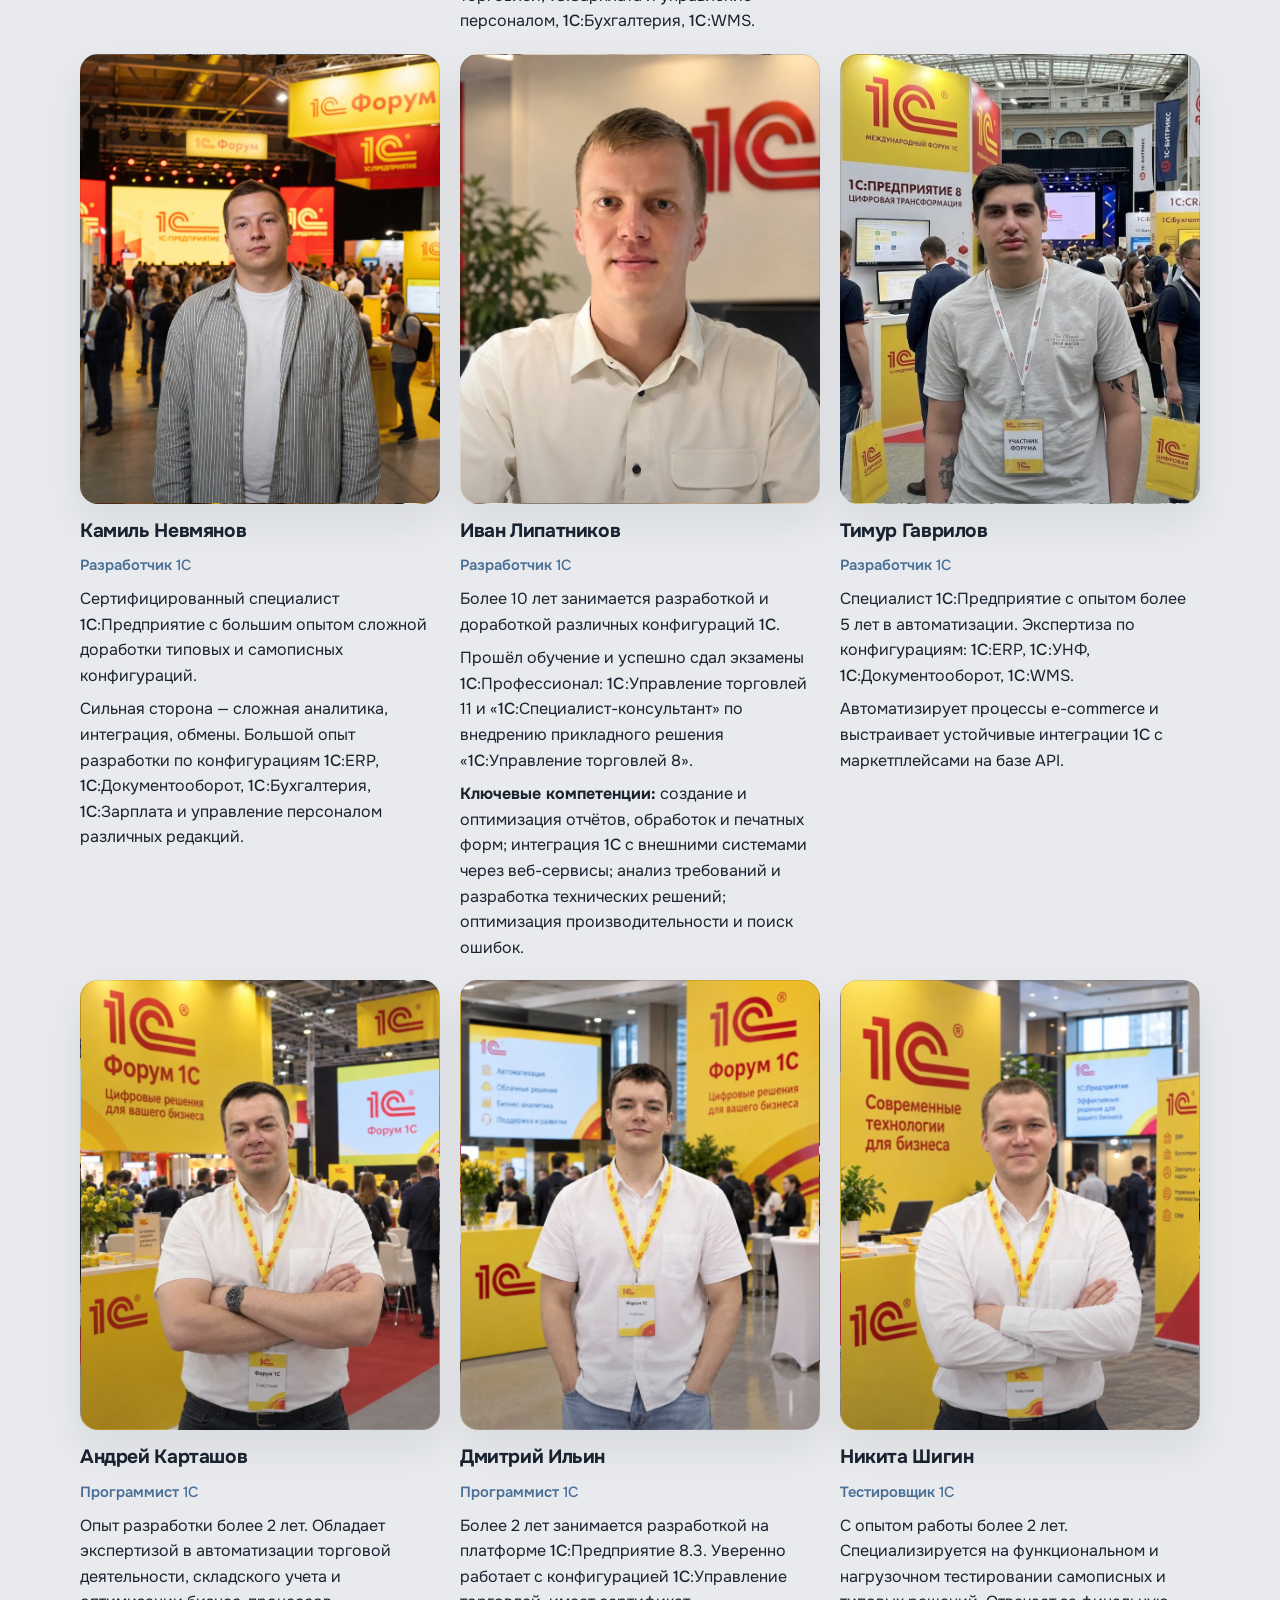
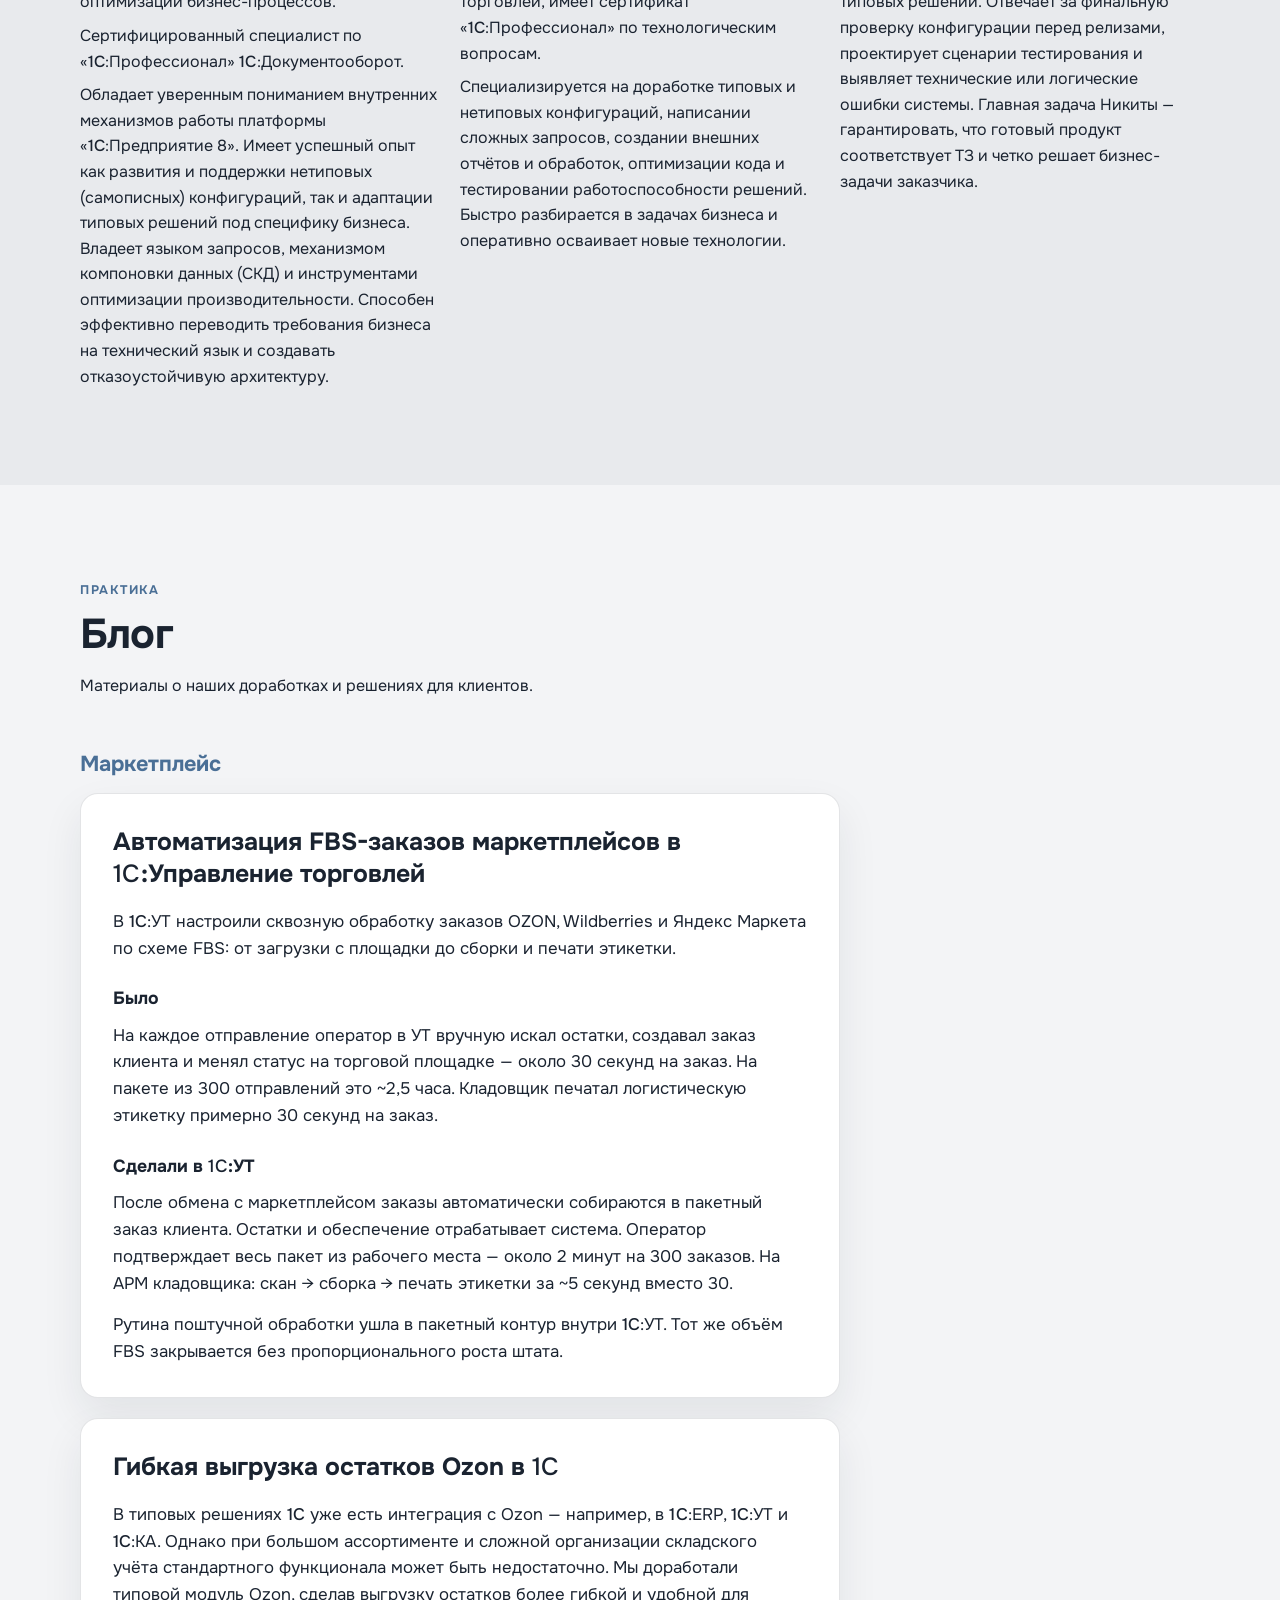
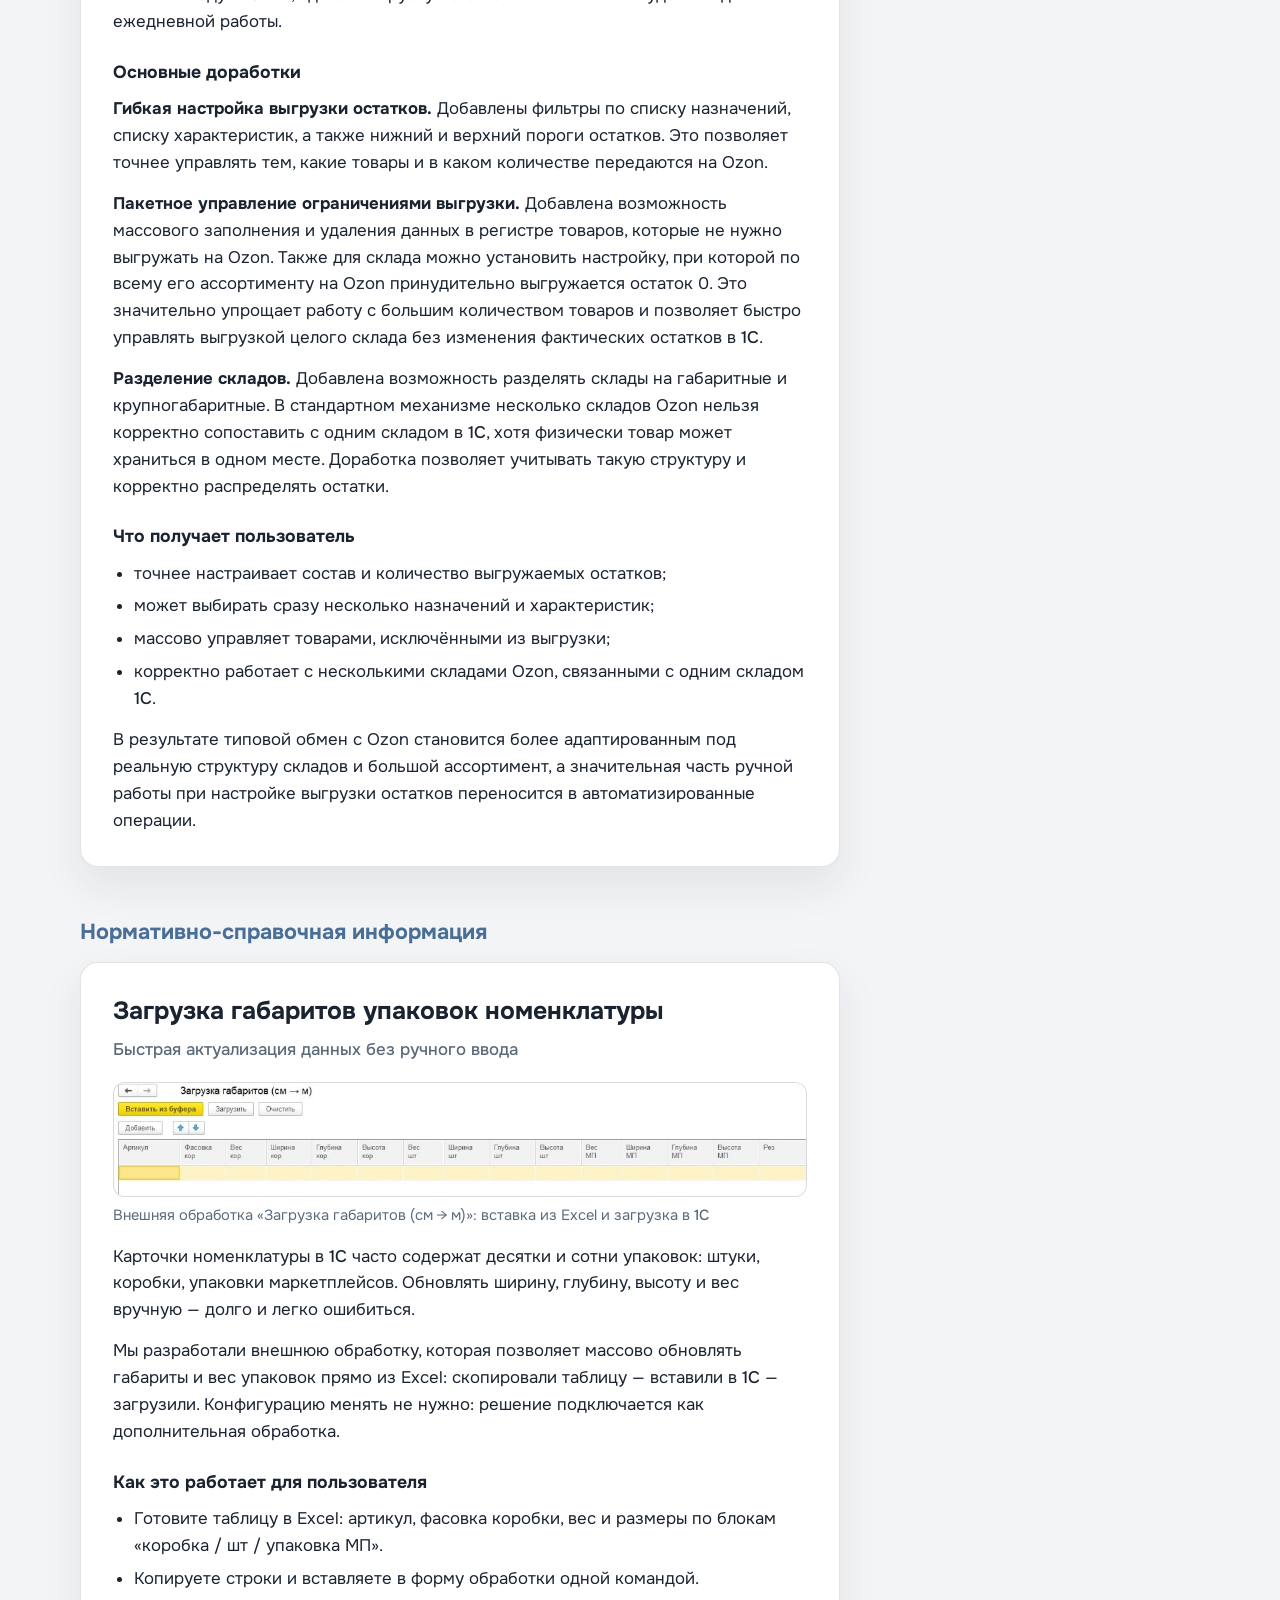
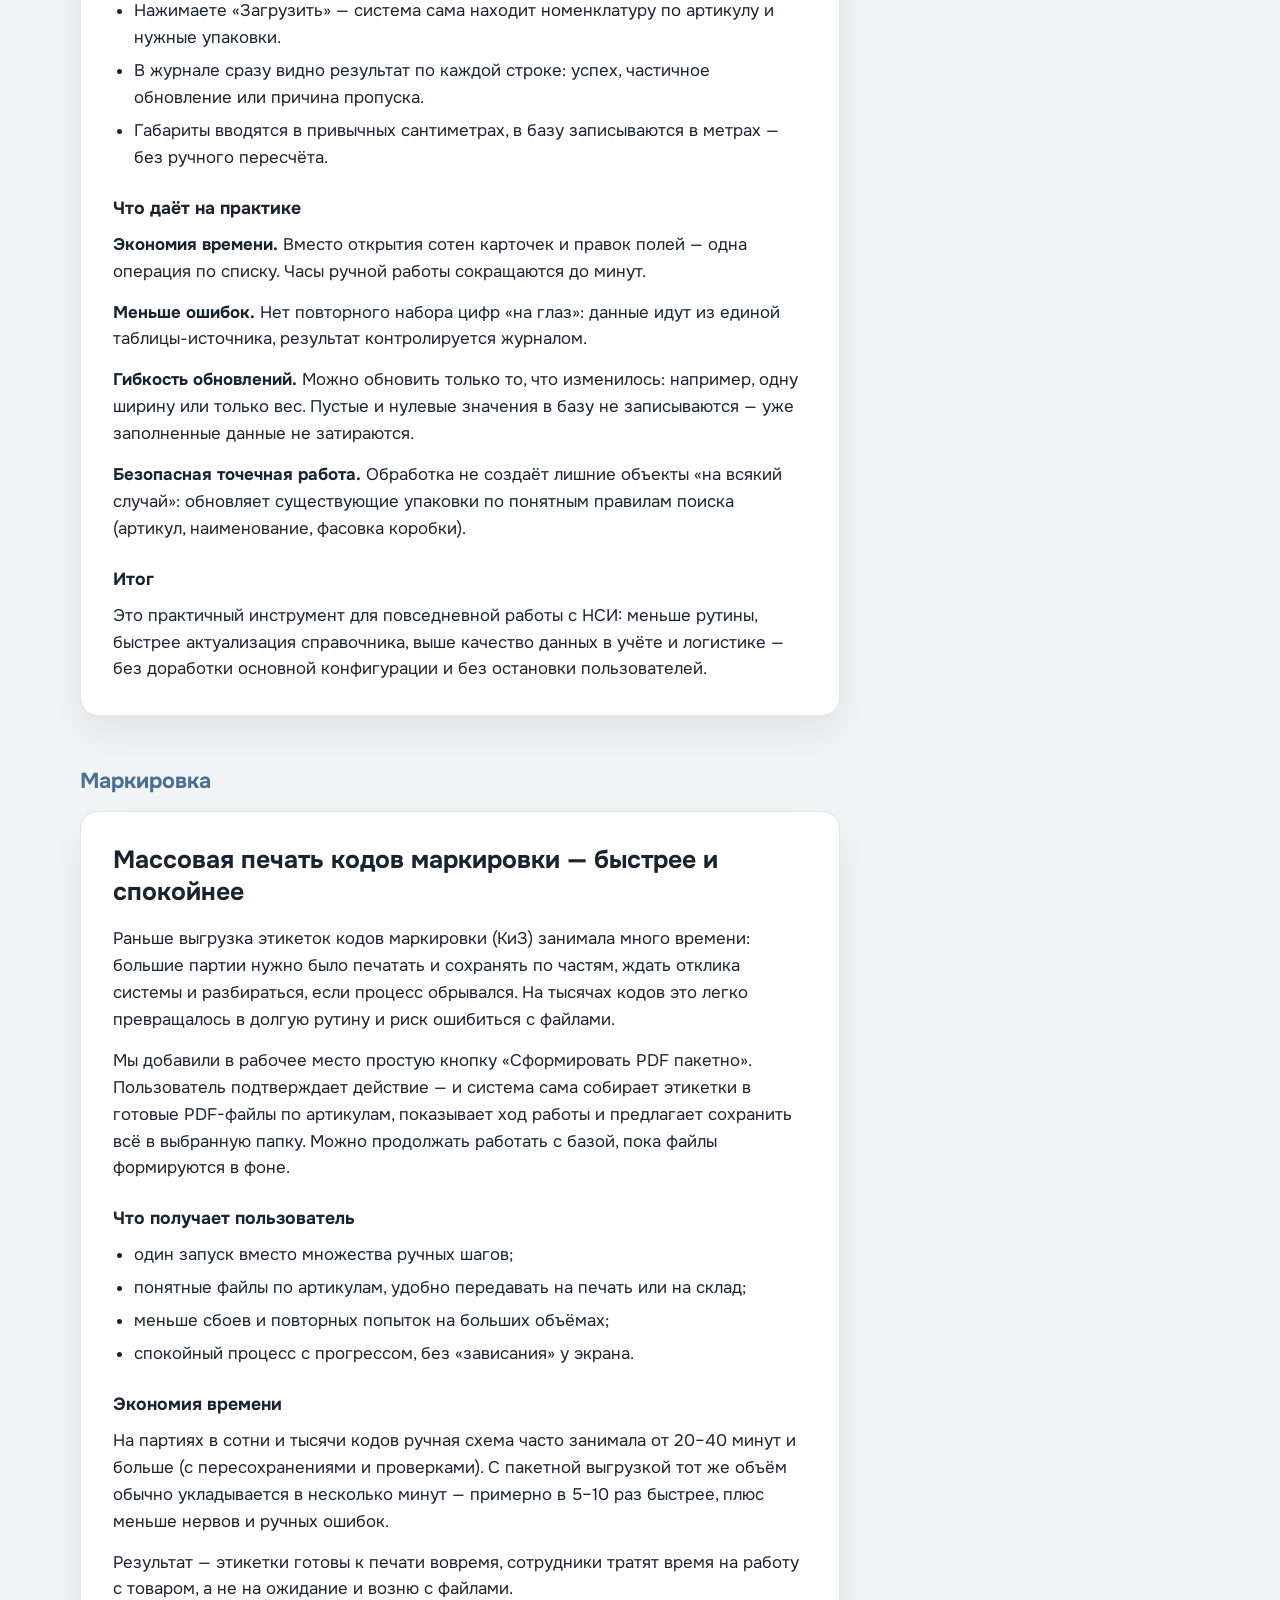
==== commit 94601a0a: "Add Budgeting subsection under Blog. Co-authored-by: Cursor <cursoragent@cursor.com>" ====
--- a/index.html
+++ b/index.html
@@ -8,7 +8,7 @@
   <link rel="preconnect" href="https://fonts.googleapis.com" />
   <link rel="preconnect" href="https://fonts.gstatic.com" crossorigin />
   <link href="https://fonts.googleapis.com/css2?family=Onest:wght@400;500;600;700;800&display=swap" rel="stylesheet" />
-  <link rel="stylesheet" href="assets/css/styles.css?v=49" />
+  <link rel="stylesheet" href="assets/css/styles.css?v=50" />
   <link rel="icon" href="assets/images/logo-intelav.svg" type="image/svg+xml" />
 </head>
 <body>
@@ -51,6 +51,7 @@
               <li><a href="#blog-sales">Продажи</a></li>
               <li><a href="#blog-chestny-znak">Честный знак</a></li>
               <li><a href="#blog-management-accounting">Управленческий учёт</a></li>
+              <li><a href="#blog-budgeting">Бюджетирование</a></li>
             </ul>
           </li>
           <li class="nav-item has-submenu">
@@ -799,6 +800,11 @@
             </article>
           </div>
         </div>
+
+        <div class="blog-subsection" id="blog-budgeting">
+          <h3 class="blog-subhead reveal">Бюджетирование</h3>
+          <p class="blog-subsection-lead reveal">Материалы подраздела появятся здесь позже.</p>
+        </div>
       </div>
     </section>
 
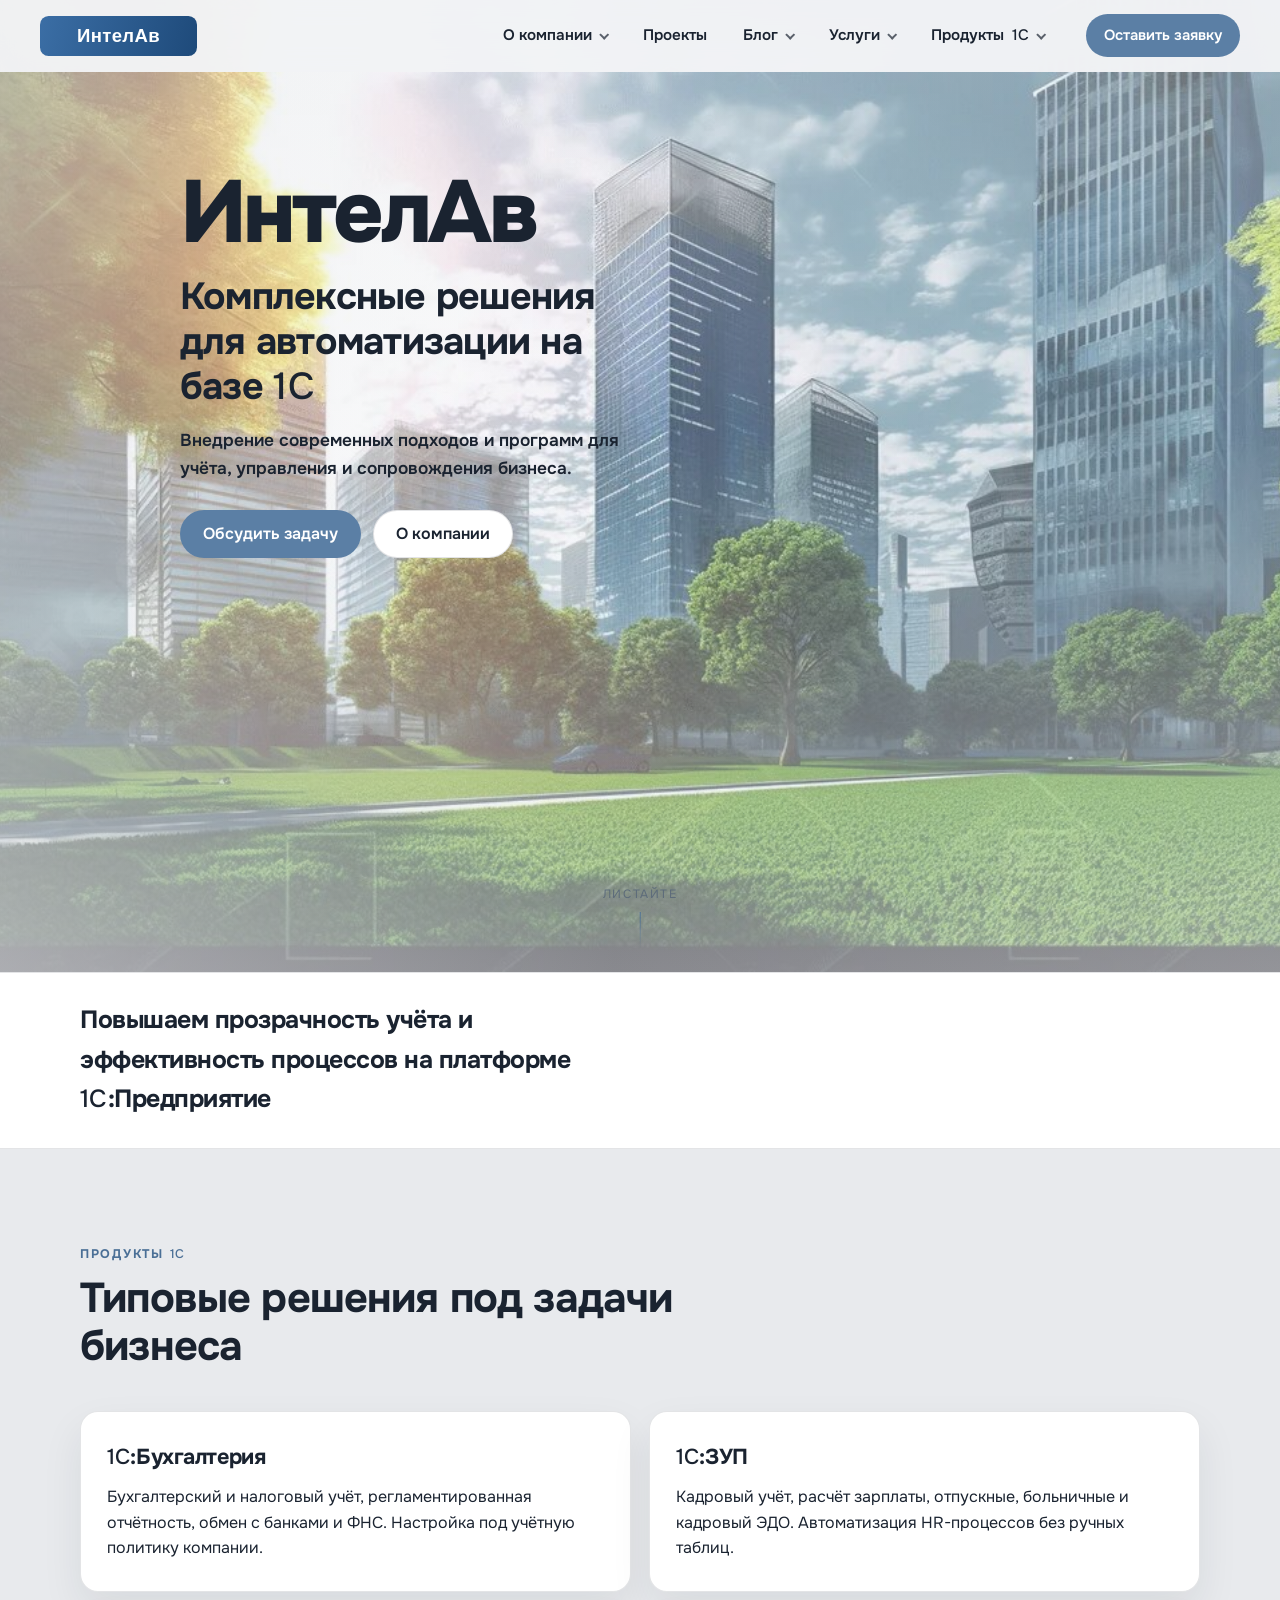
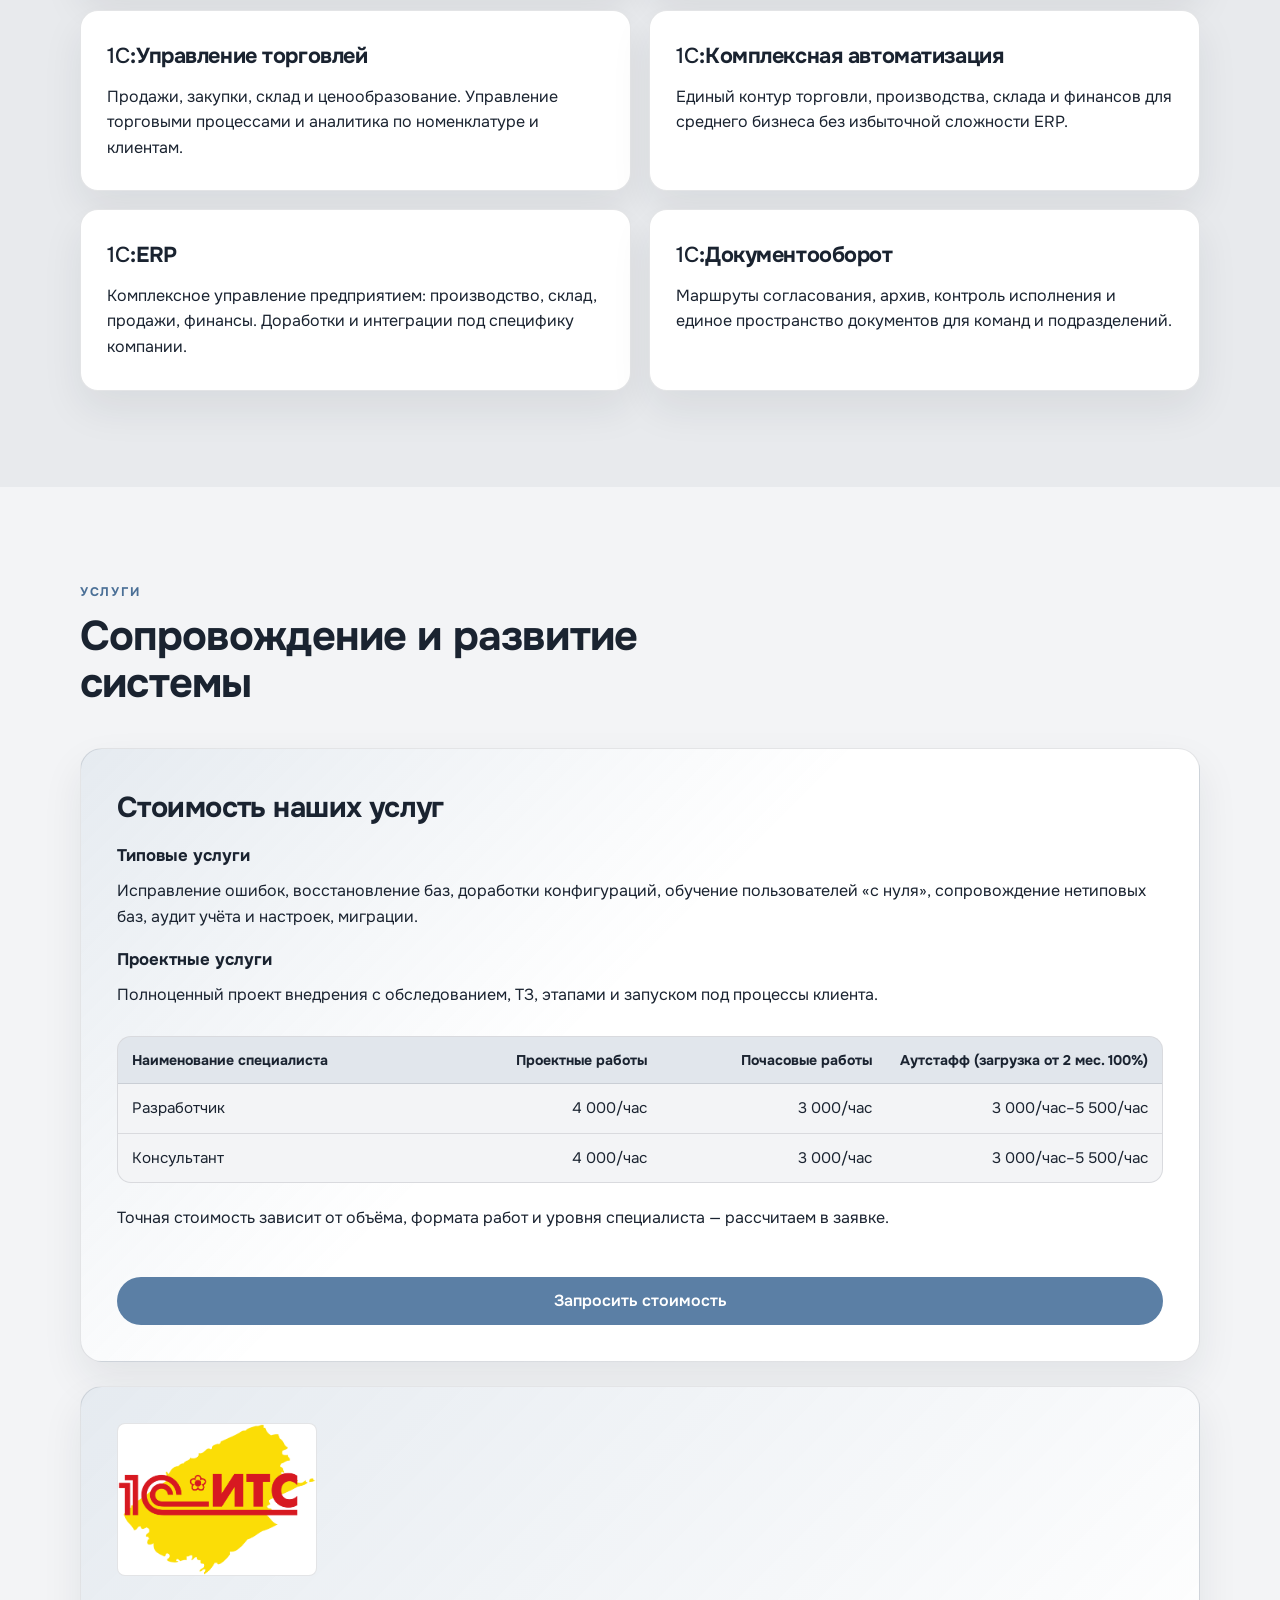
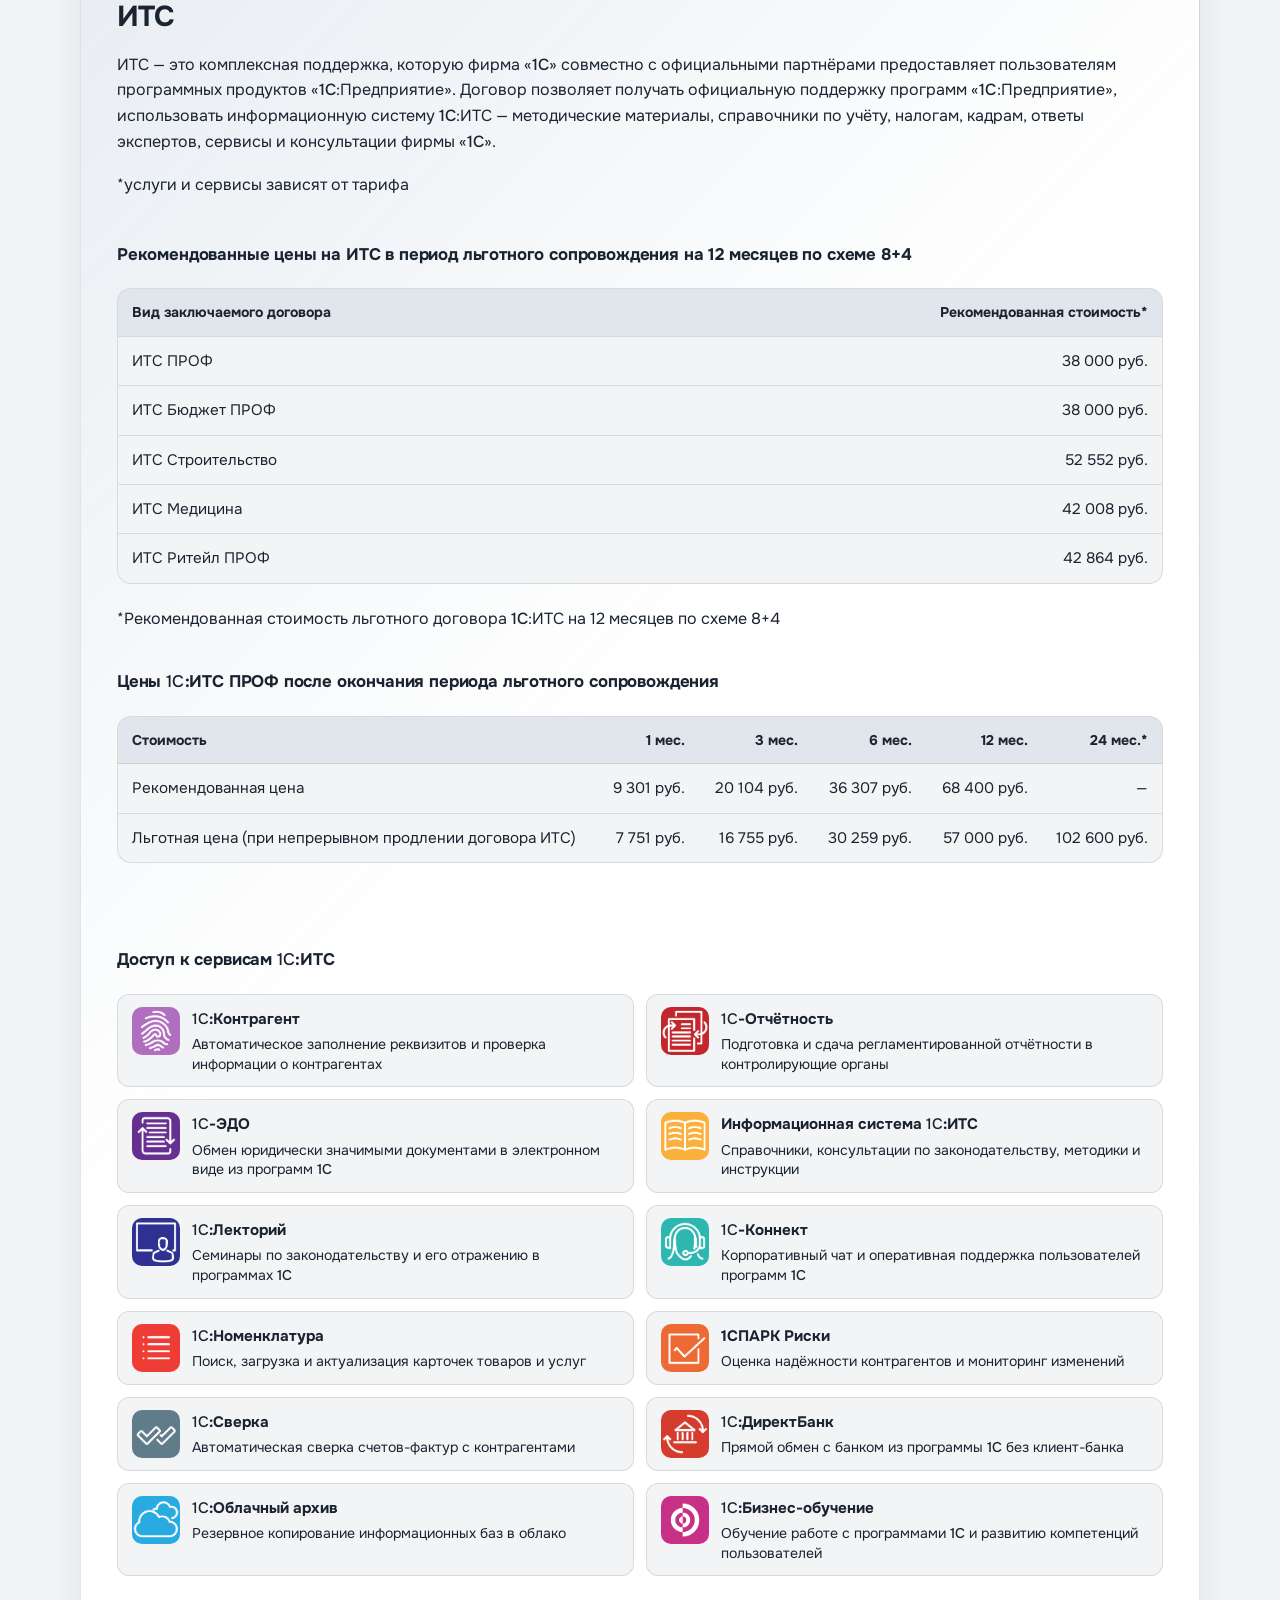
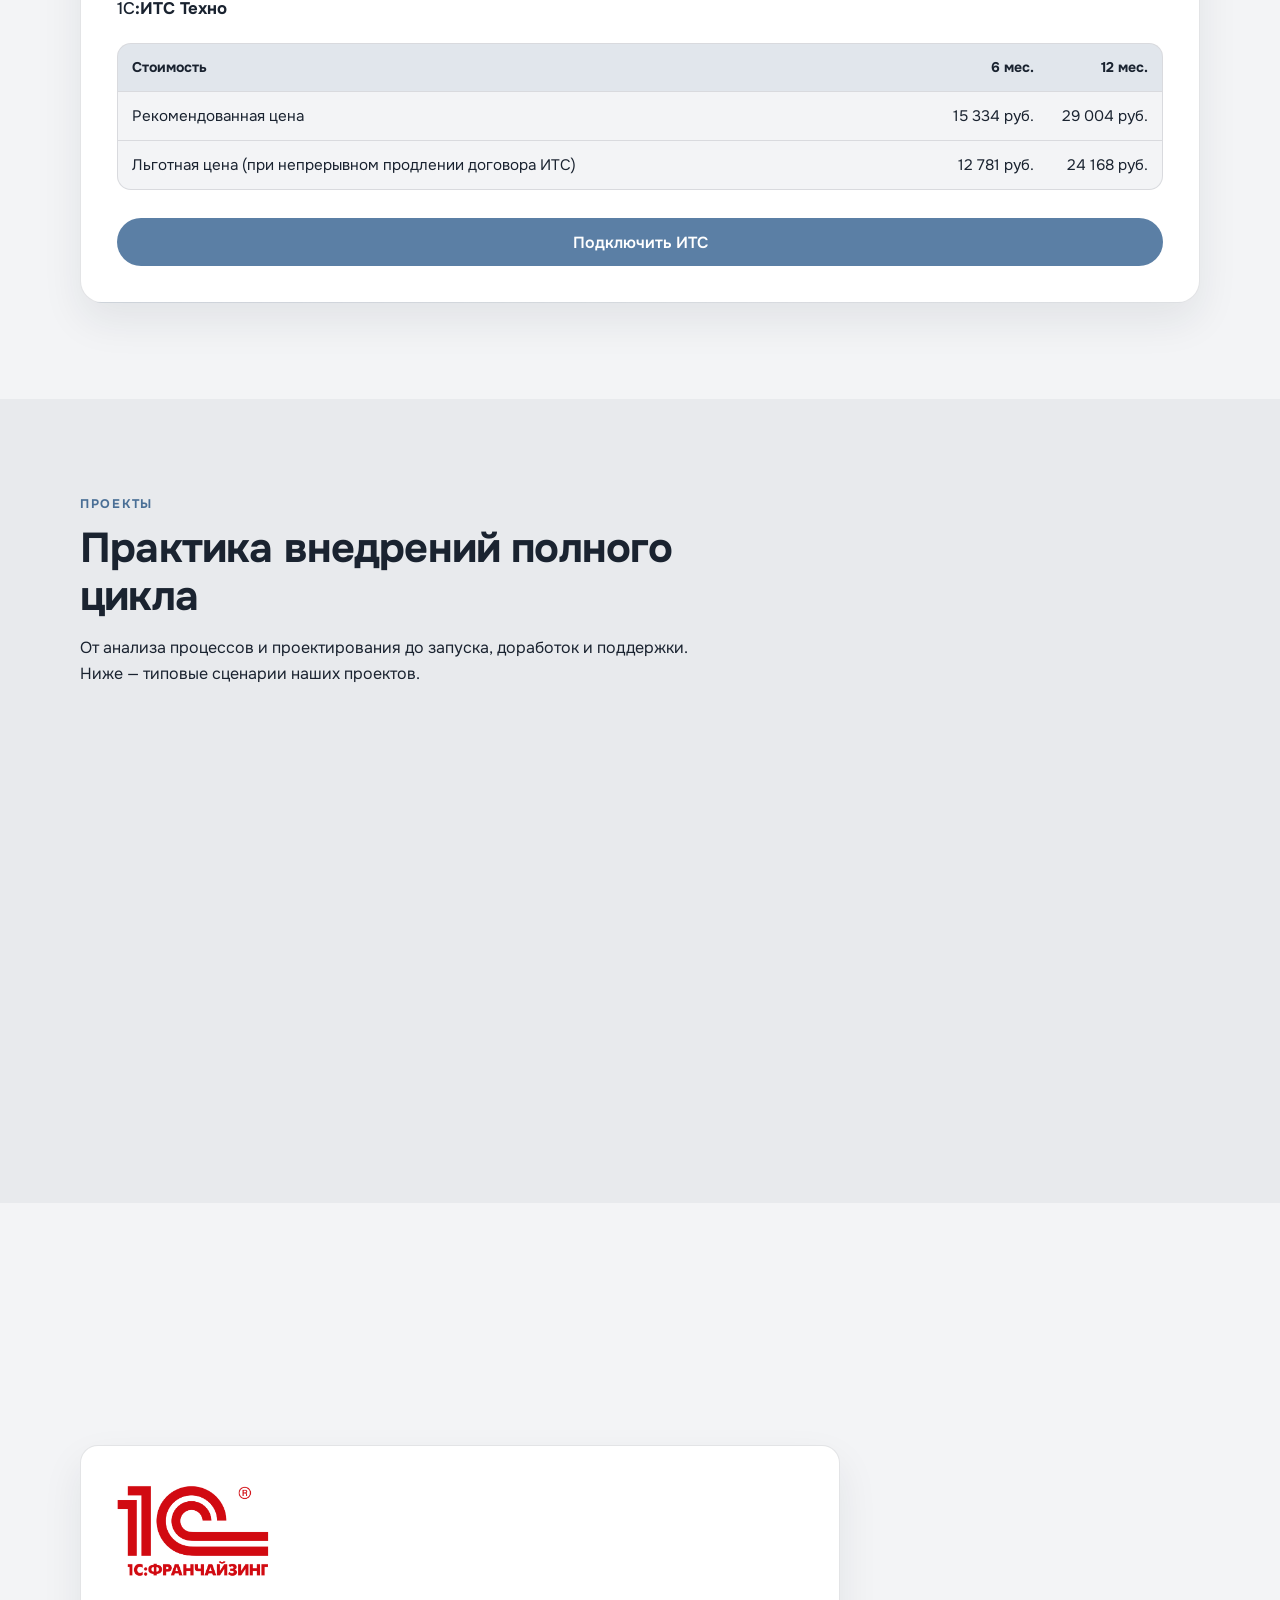
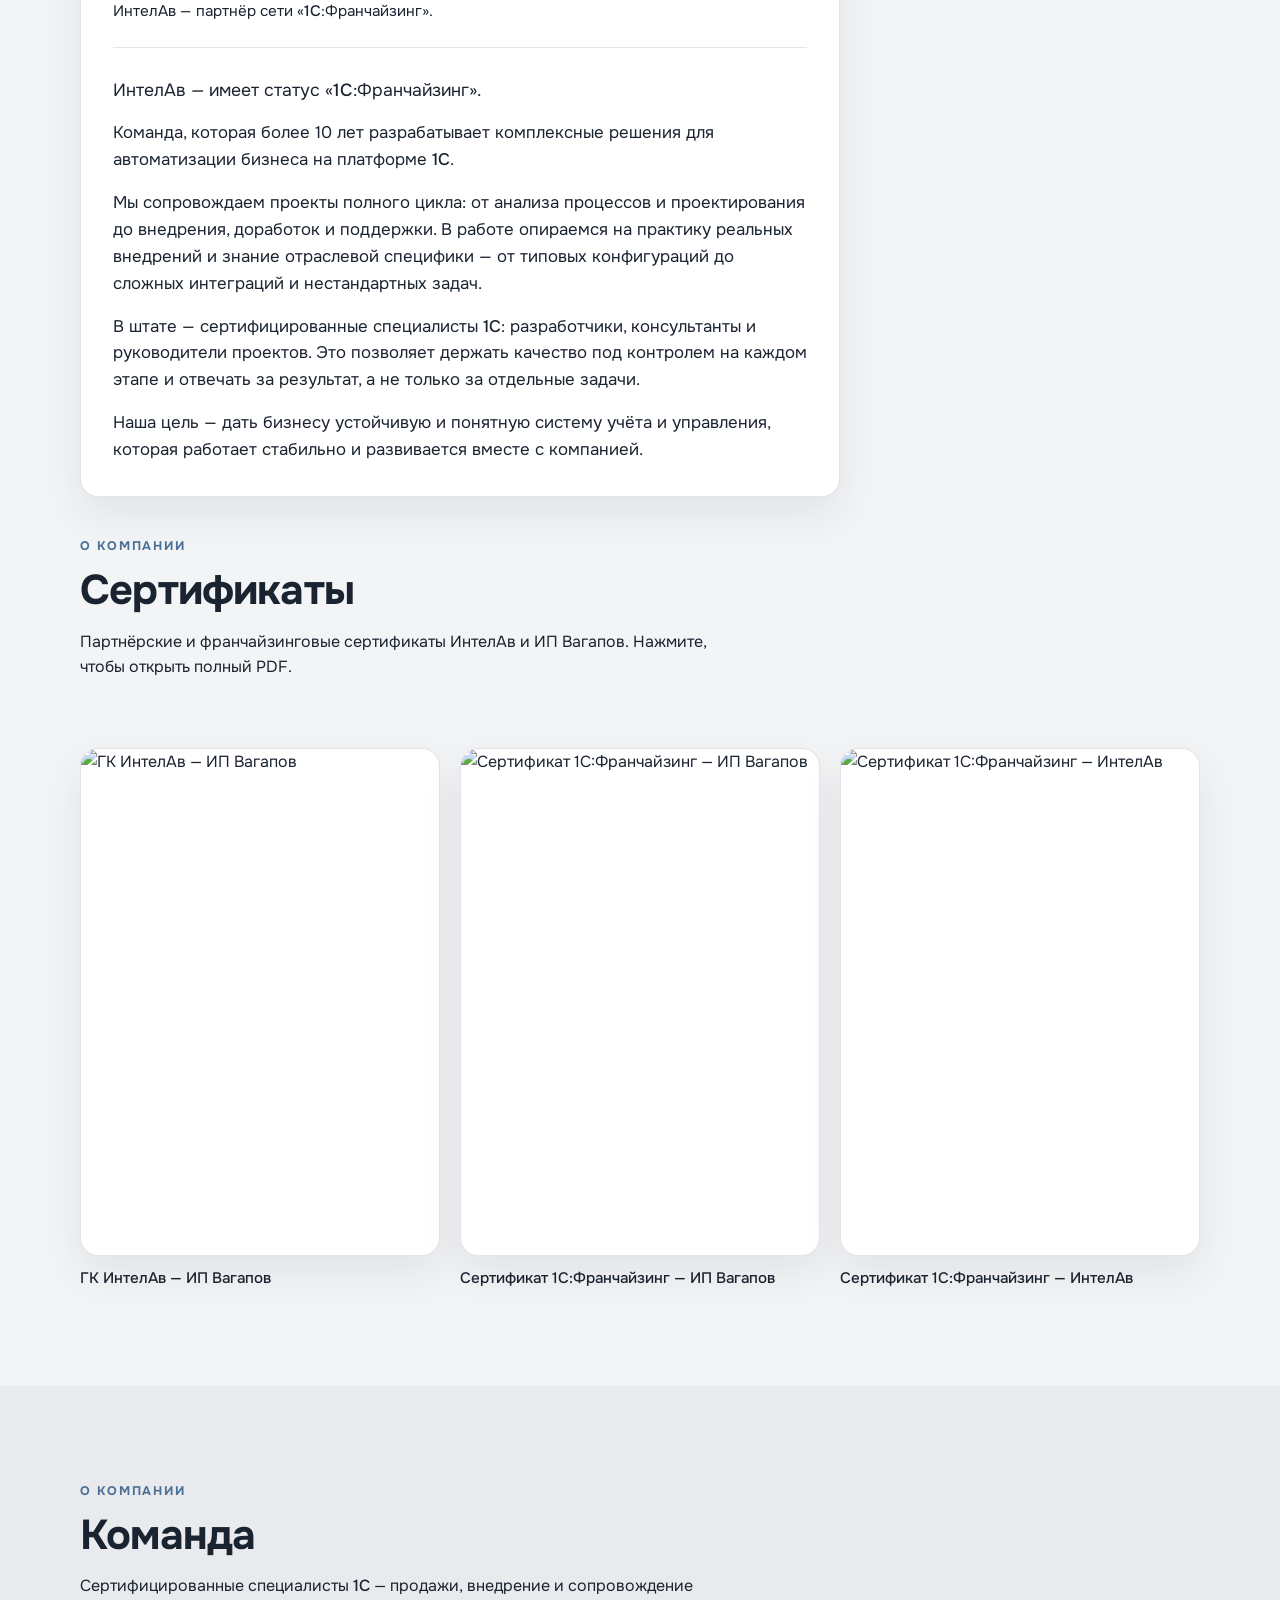
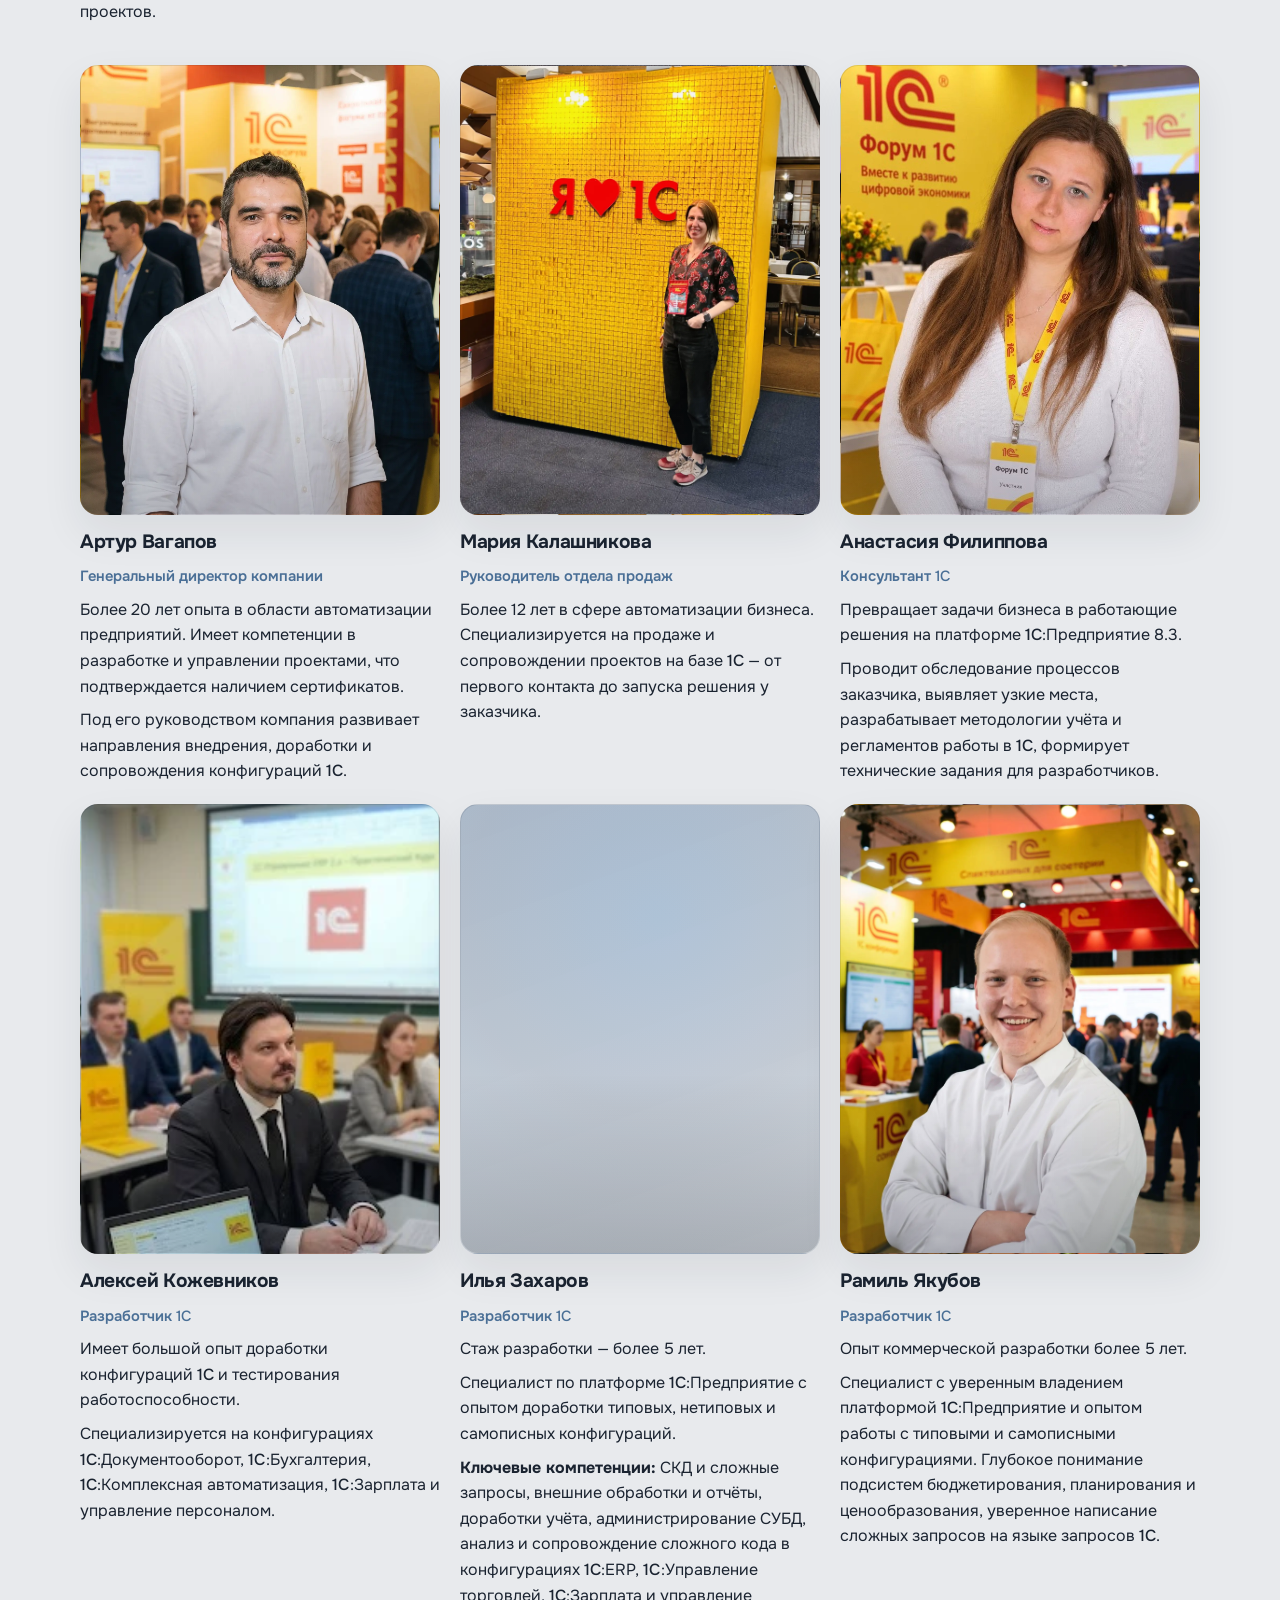
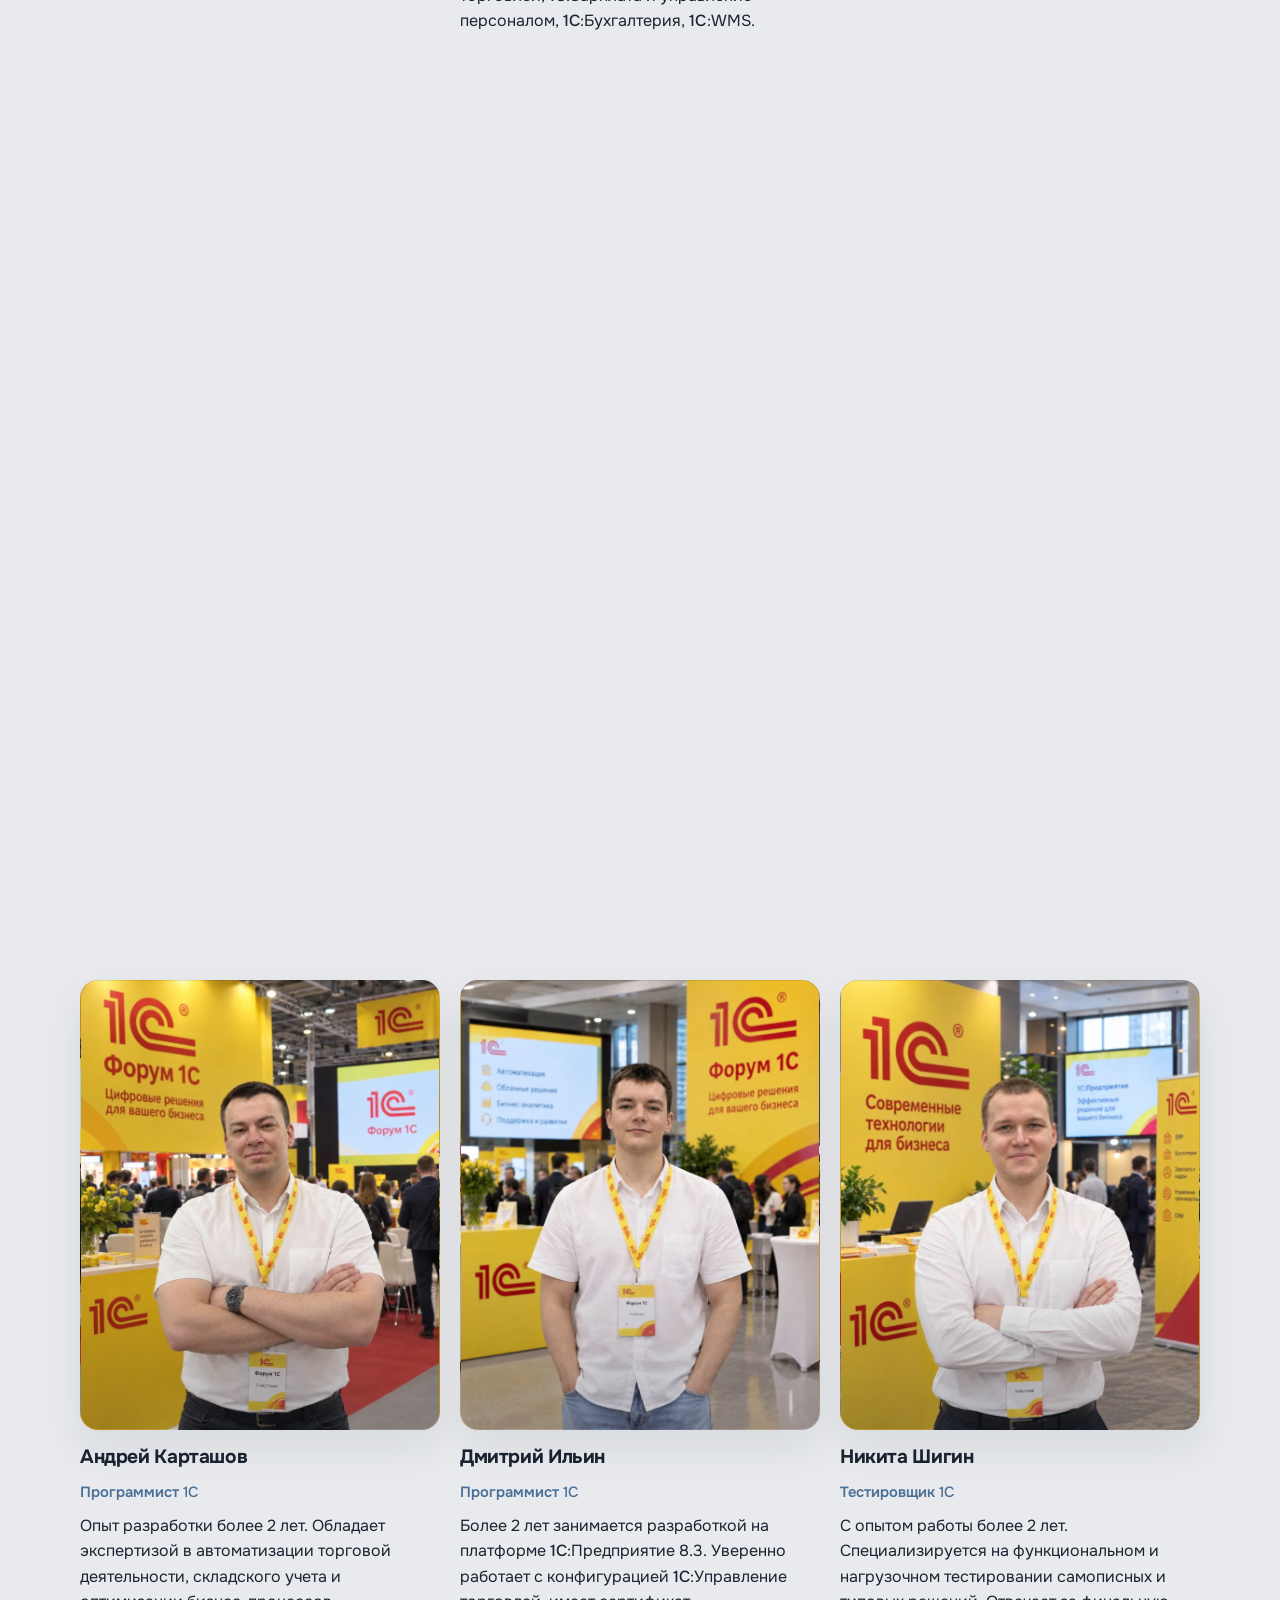
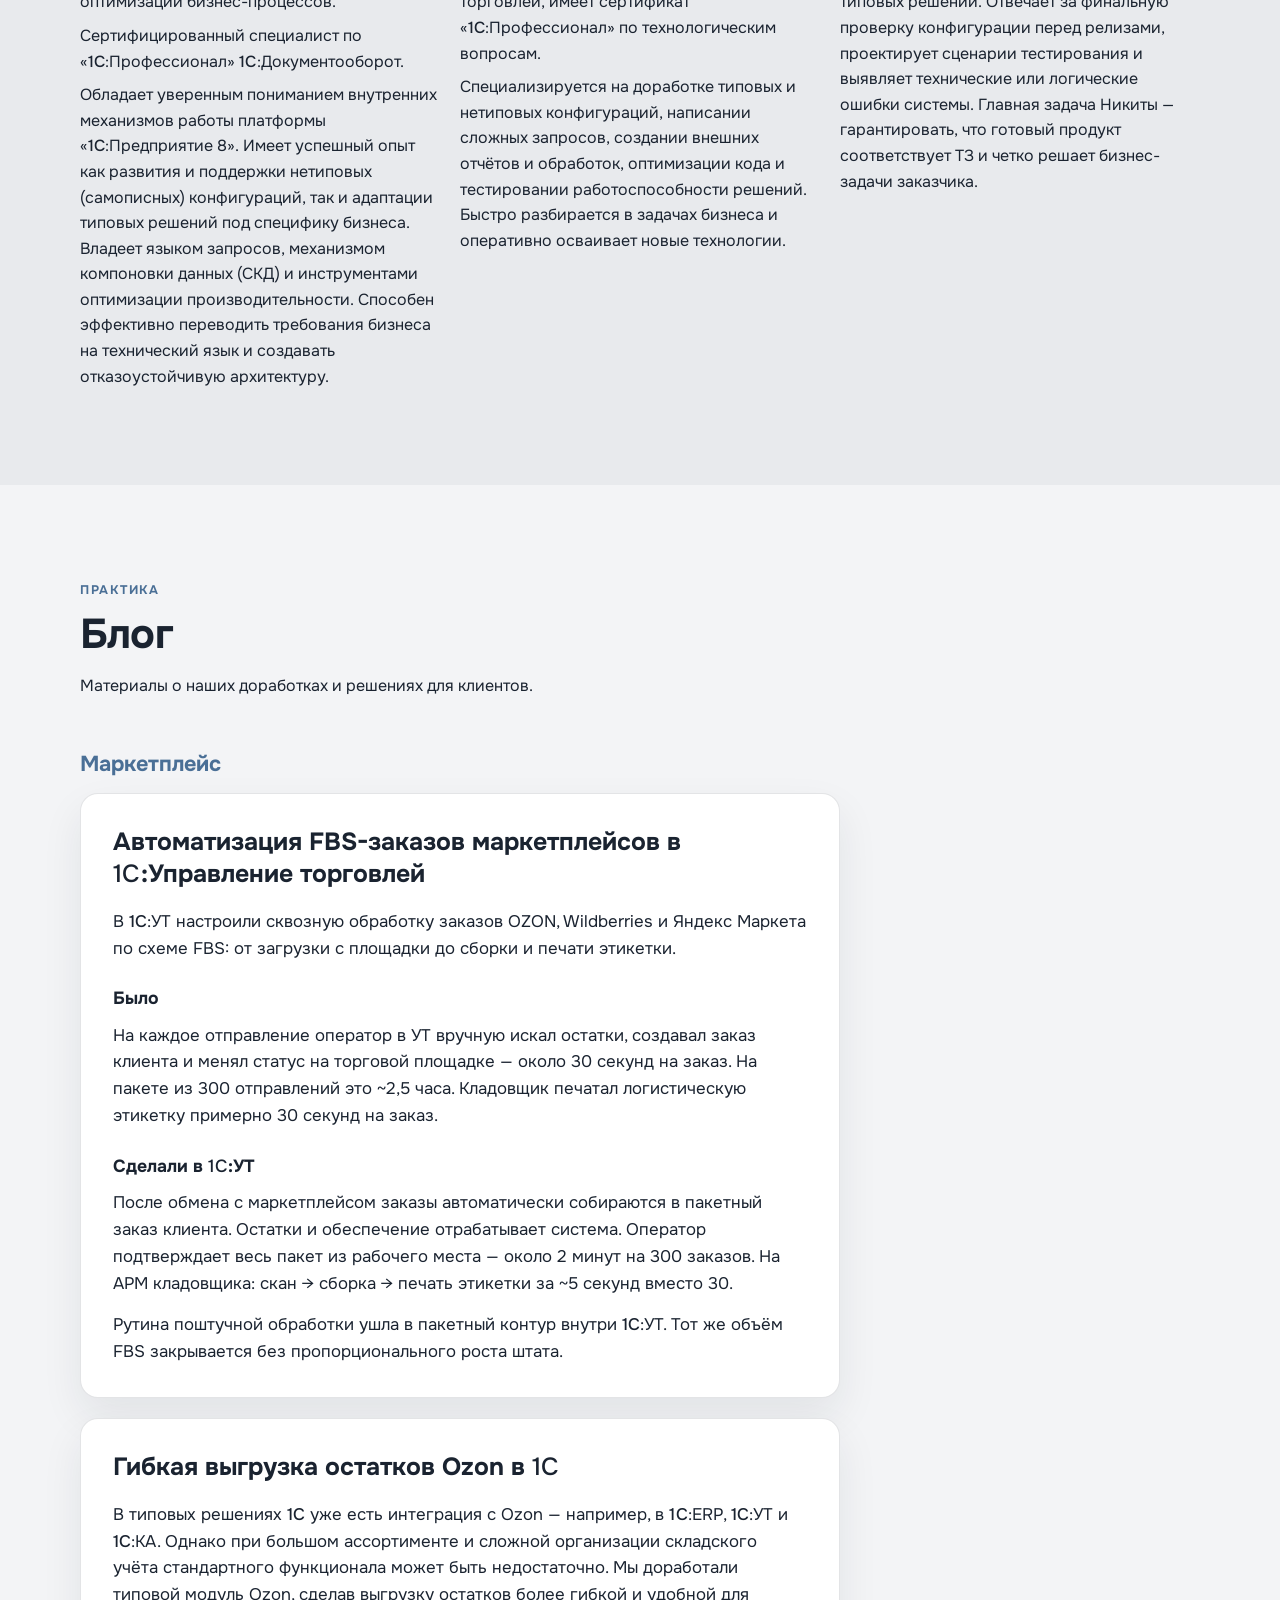
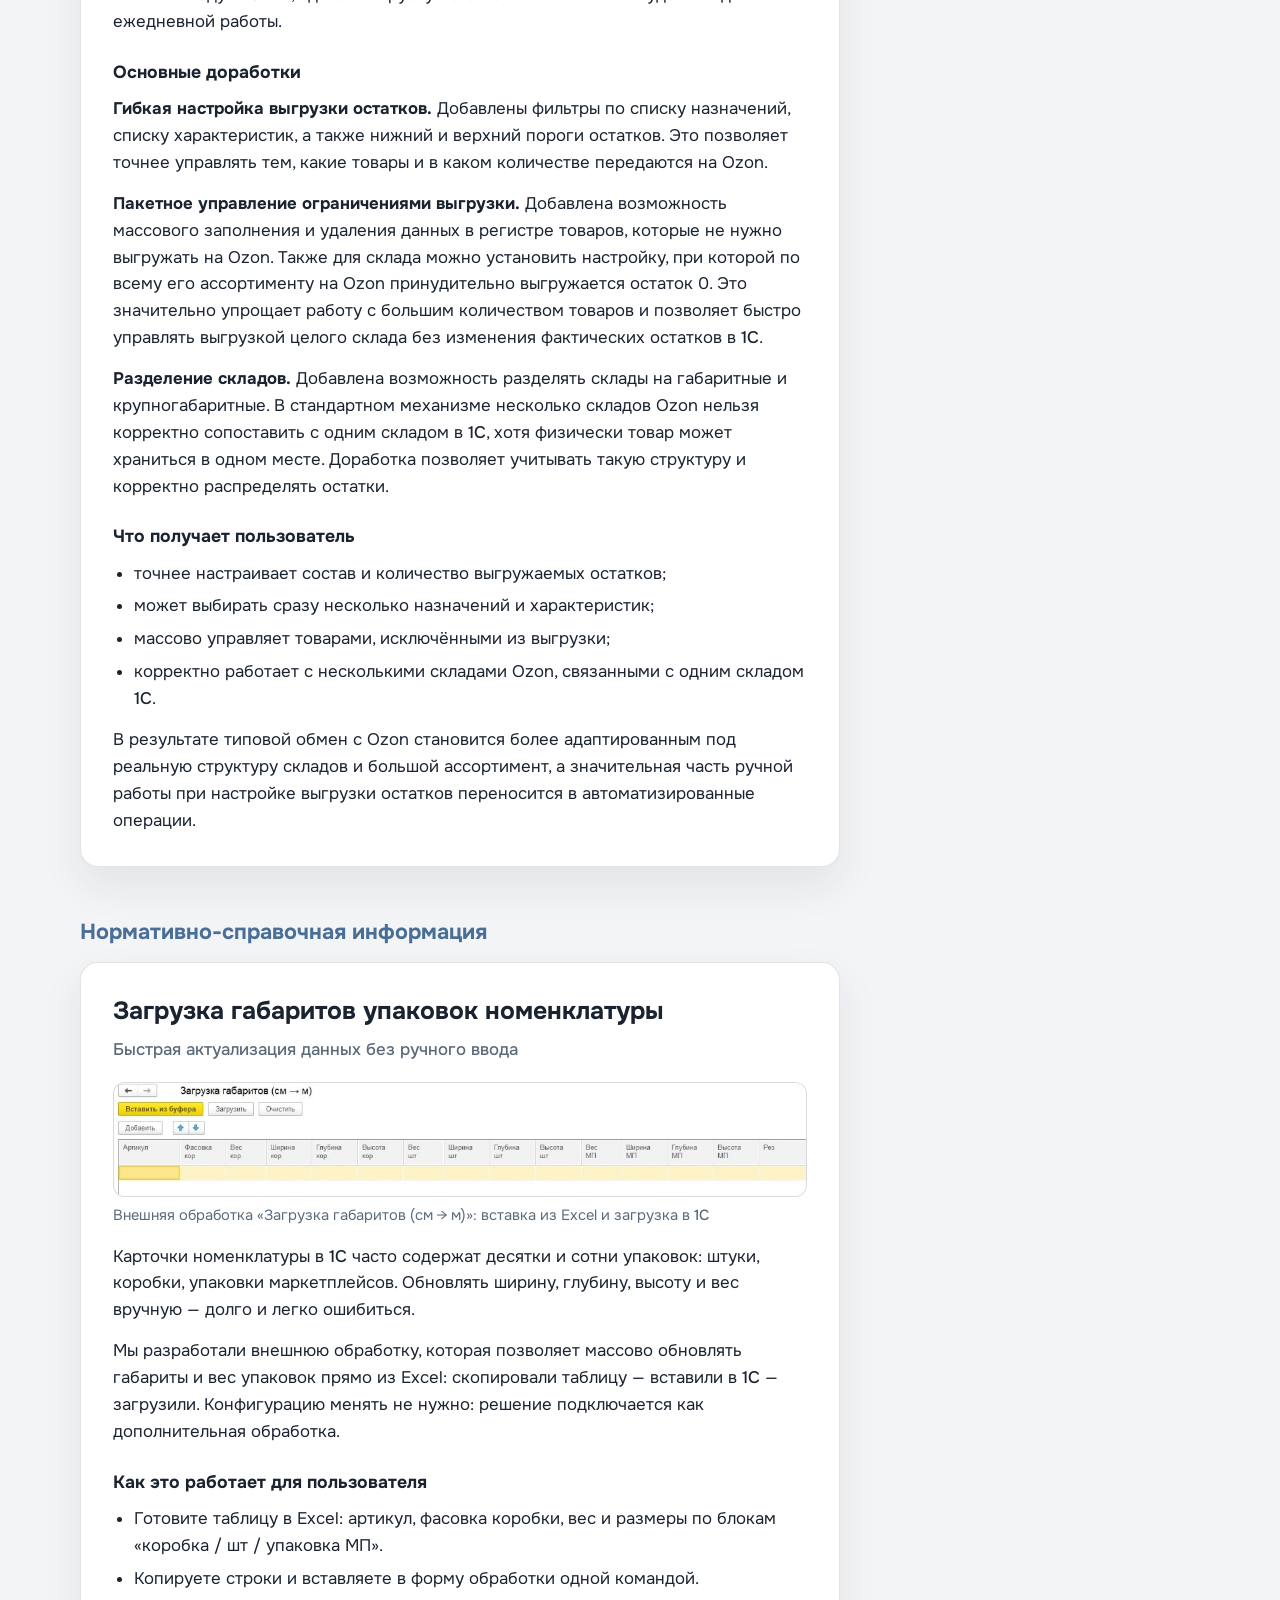
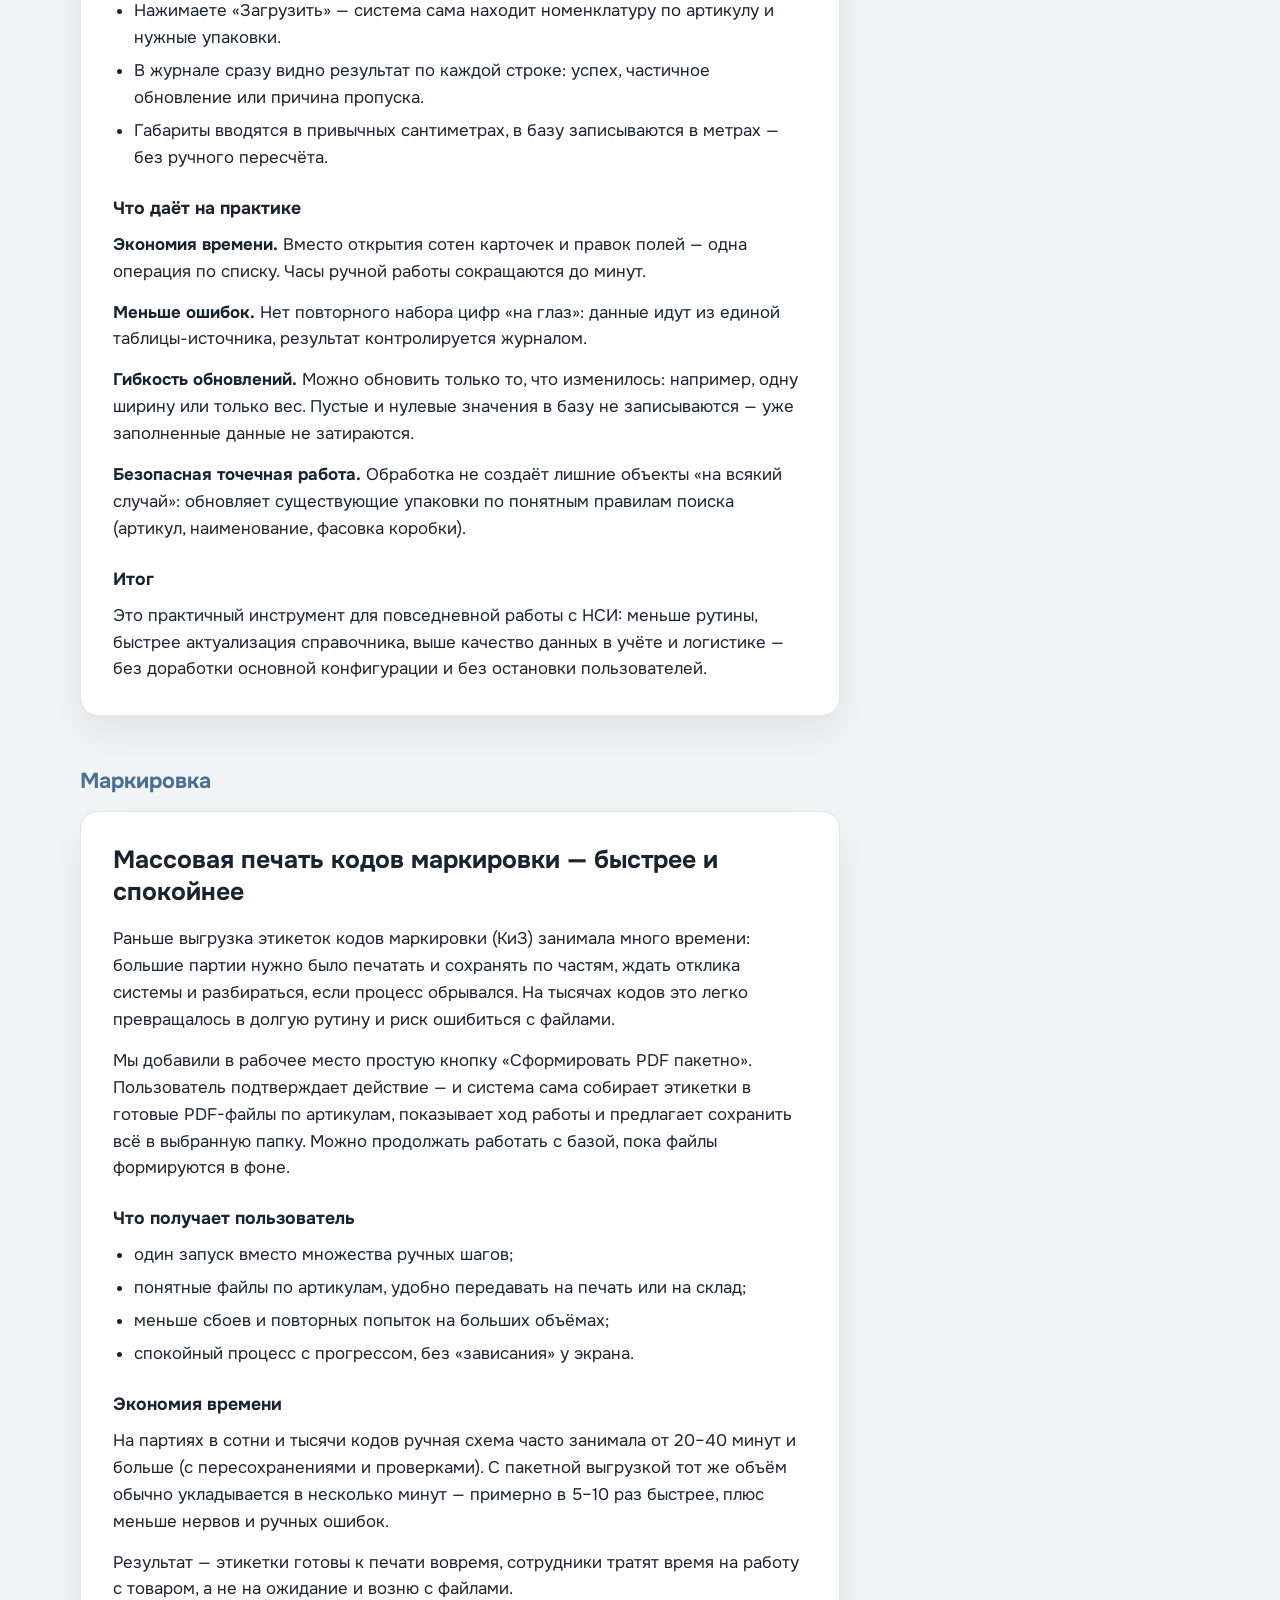
==== commit 578e8873: "Add budgeting report optimization article under Blog Budgeting. Co-authored-by: Cursor <cursoragent@" ====
--- a/index.html
+++ b/index.html
@@ -8,7 +8,7 @@
   <link rel="preconnect" href="https://fonts.googleapis.com" />
   <link rel="preconnect" href="https://fonts.gstatic.com" crossorigin />
   <link href="https://fonts.googleapis.com/css2?family=Onest:wght@400;500;600;700;800&display=swap" rel="stylesheet" />
-  <link rel="stylesheet" href="assets/css/styles.css?v=50" />
+  <link rel="stylesheet" href="assets/css/styles.css?v=51" />
   <link rel="icon" href="assets/images/logo-intelav.svg" type="image/svg+xml" />
 </head>
 <body>
@@ -803,7 +803,27 @@
 
         <div class="blog-subsection" id="blog-budgeting">
           <h3 class="blog-subhead reveal">Бюджетирование</h3>
-          <p class="blog-subsection-lead reveal">Материалы подраздела появятся здесь позже.</p>
+          <div class="blog-list">
+            <article class="blog-article reveal">
+              <h4 class="blog-article-title">Доработка отчёта по бюджетированию в <span class="mark-1c">1С</span> — быстрее и удобнее</h4>
+              <div class="blog-body">
+                <p>Раньше формирование отчёта по бюджетированию занимало слишком много времени: в зависимости от размера и структуры отчёта обработка могла длиться от 2 до 18 часов. При больших объёмах данных пользователю приходилось долго ждать результат, что замедляло подготовку финансовой отчётности и усложняло оперативный анализ показателей.</p>
+                <p>Мы доработали типовой отчёт <span class="mark-1c">1С</span> по бюджетированию и реализовали более гибкий механизм формирования отчётности через шаблон финансового отчёта.</p>
+                <h5>Что получает пользователь</h5>
+                <ul>
+                  <li>гибкую настройку шаблона финансового отчёта под задачи компании;</li>
+                  <li>возможность создавать многоуровневую структуру показателей и статей;</li>
+                  <li>расчёт итоговых значений через сложение одних и тех же показателей или статей;</li>
+                  <li>динамическое формирование отчёта на основе настроенного шаблона;</li>
+                  <li>меньше ожидания при подготовке отчётности и более удобный рабочий процесс.</li>
+                </ul>
+                <h5>Экономия времени</h5>
+                <p>До доработки формирование отчёта занимало от 2 до 18 часов в зависимости от его размера и объёма обрабатываемой информации. После оптимизации время формирования отчёта составляет до одного часа в рассматриваемом сценарии.</p>
+                <p>Это позволяет существенно сократить ожидание пользователей, быстрее получать финансовые данные и оперативнее переходить к анализу результатов. Фактическое время формирования зависит от объёма данных, количества расчётов и глубины настроенной структуры шаблона.</p>
+                <p>Результат — компания получает более быстрый и эффективный механизм подготовки финансовой отчётности. Пользователь один раз настраивает шаблон, задаёт необходимые уровни и расчётные взаимосвязи, после чего система формирует отчёт на основе заданной структуры. Меньше ожидания, больше гибкости и удобнее работа с бюджетированием в <span class="mark-1c">1С</span>.</p>
+              </div>
+            </article>
+          </div>
         </div>
       </div>
     </section>
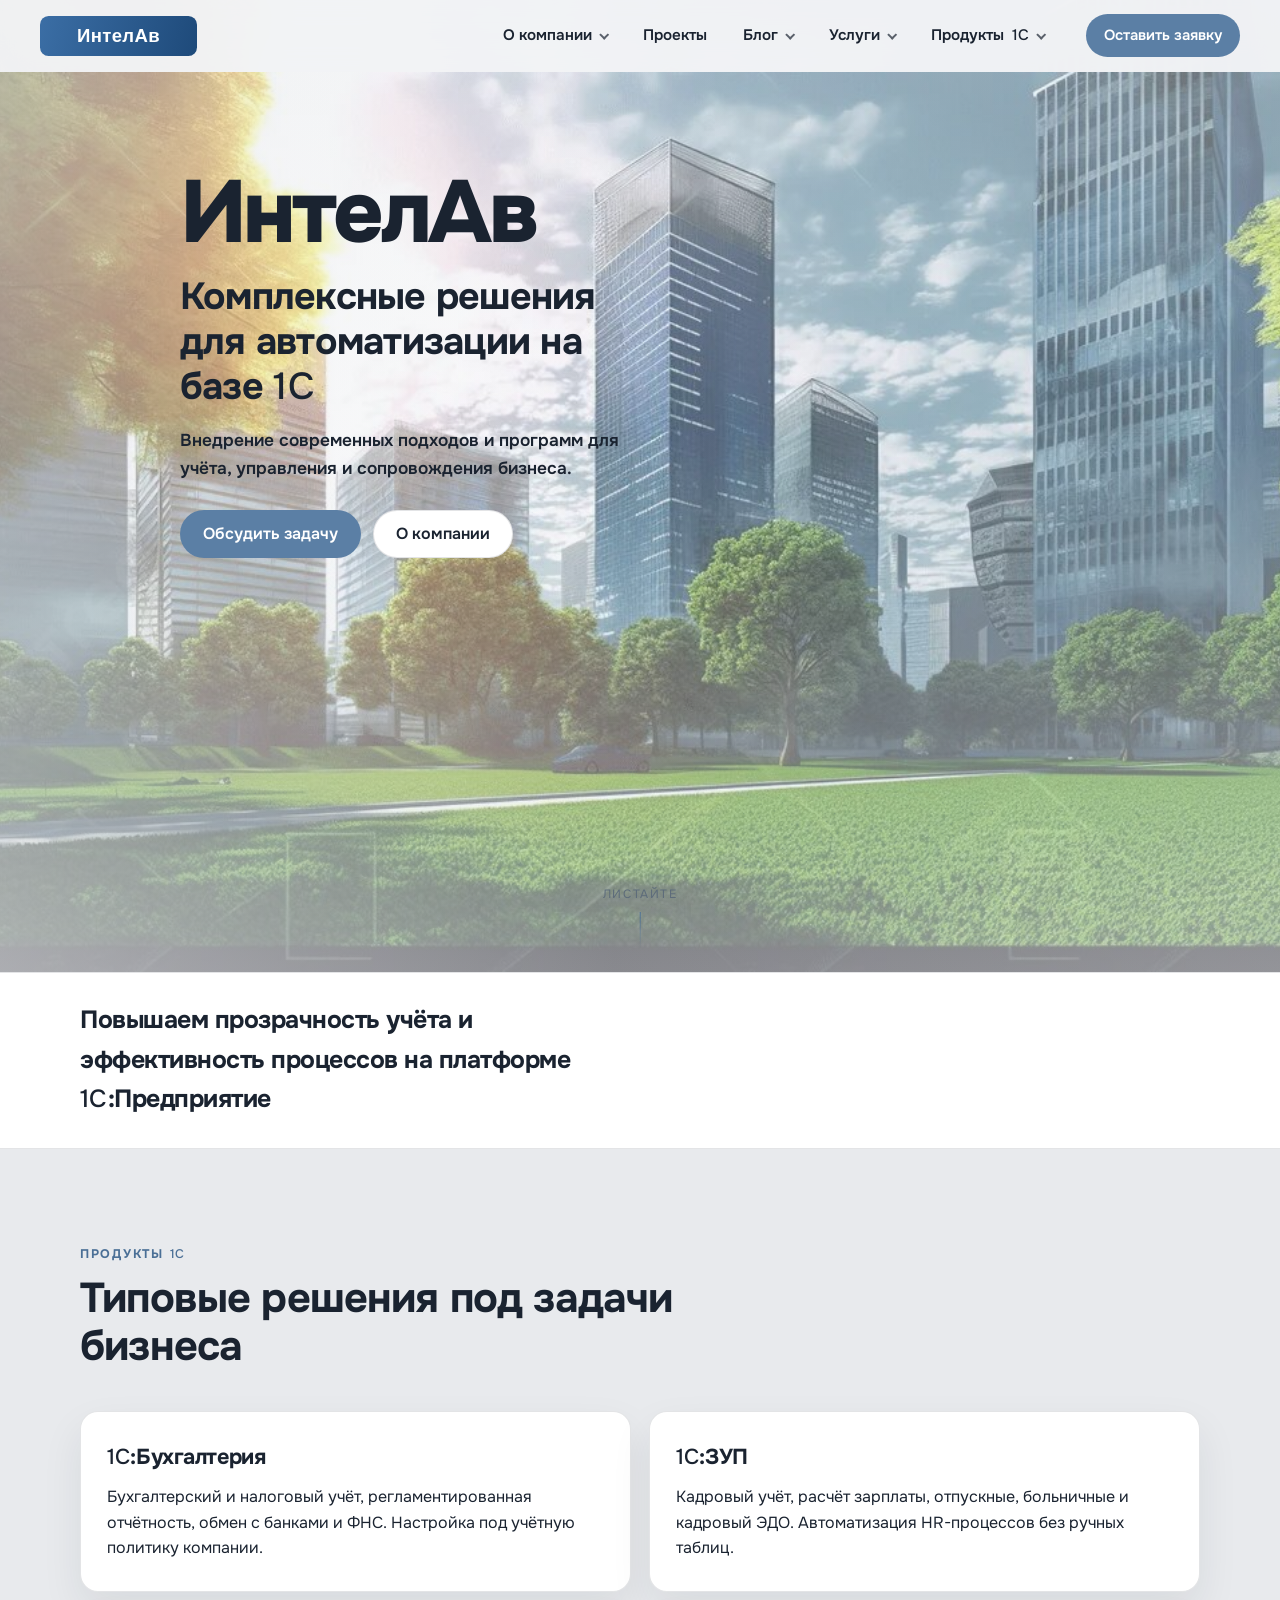
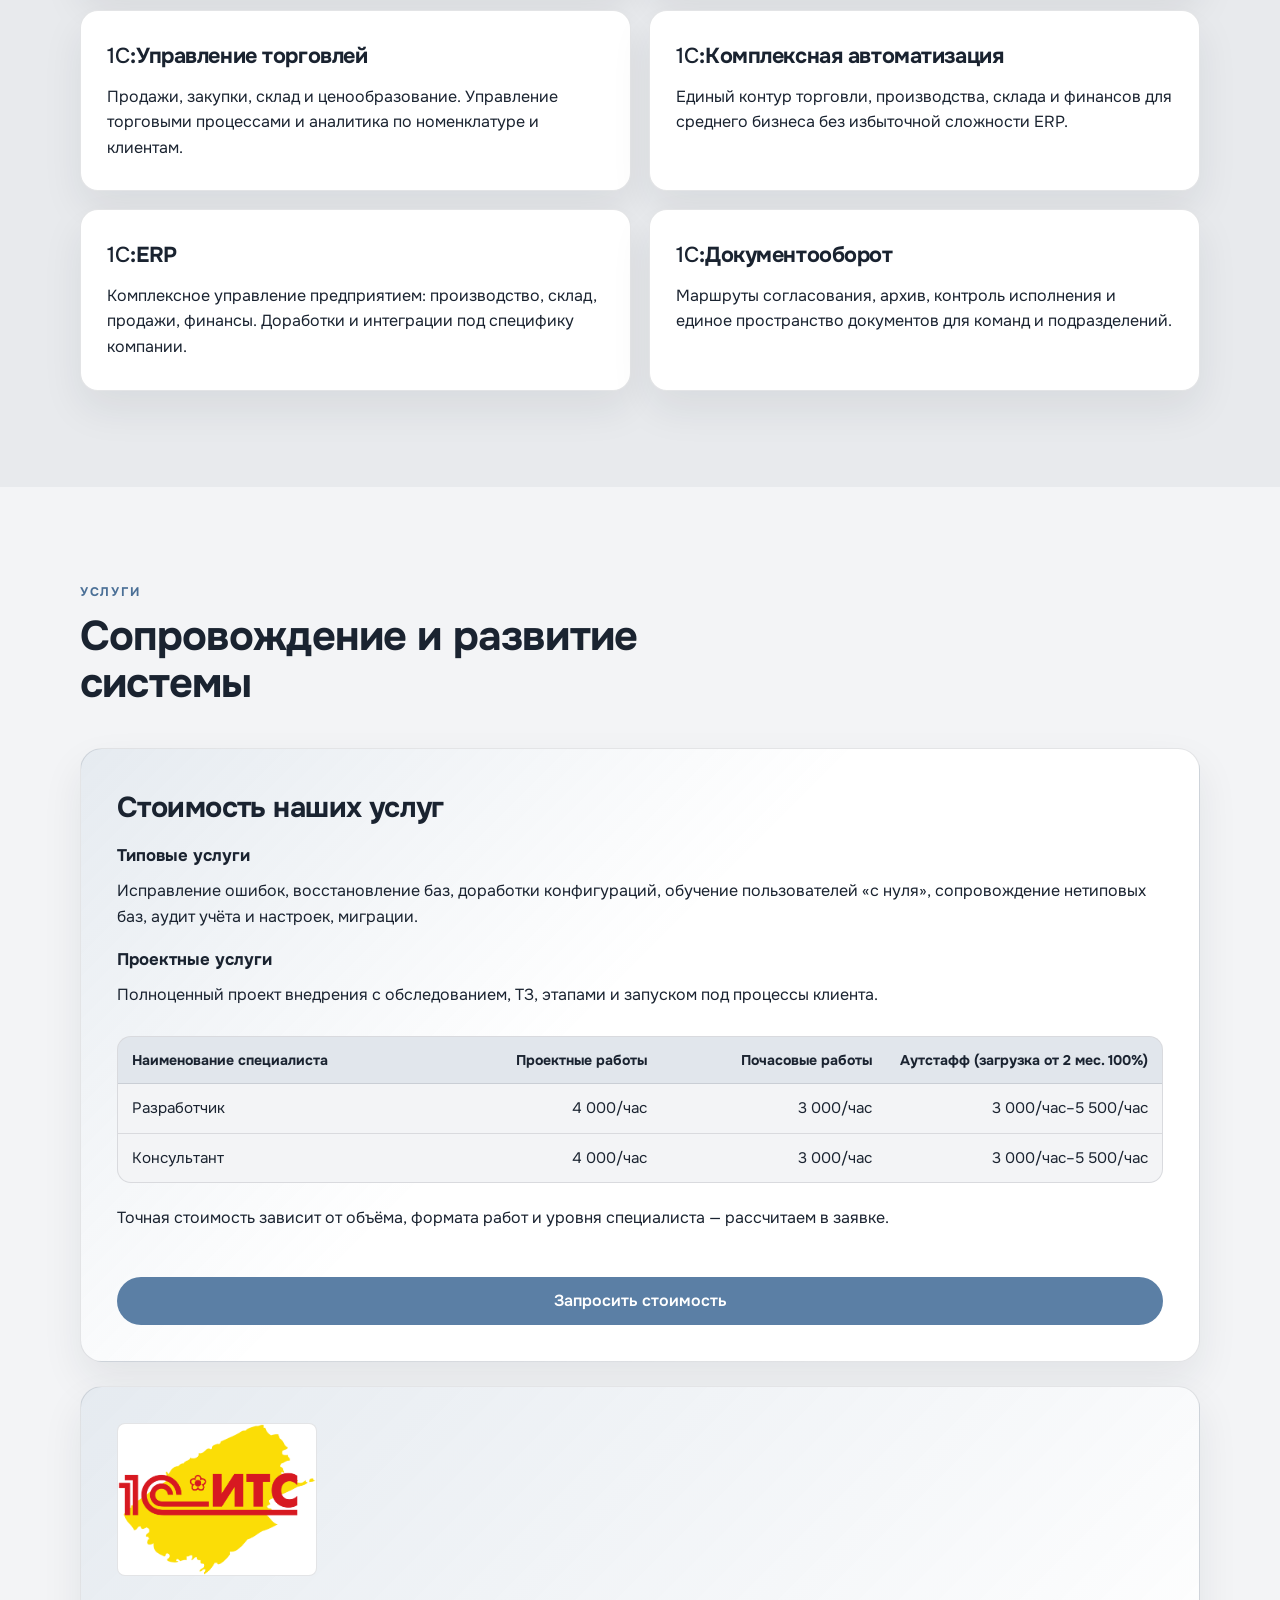
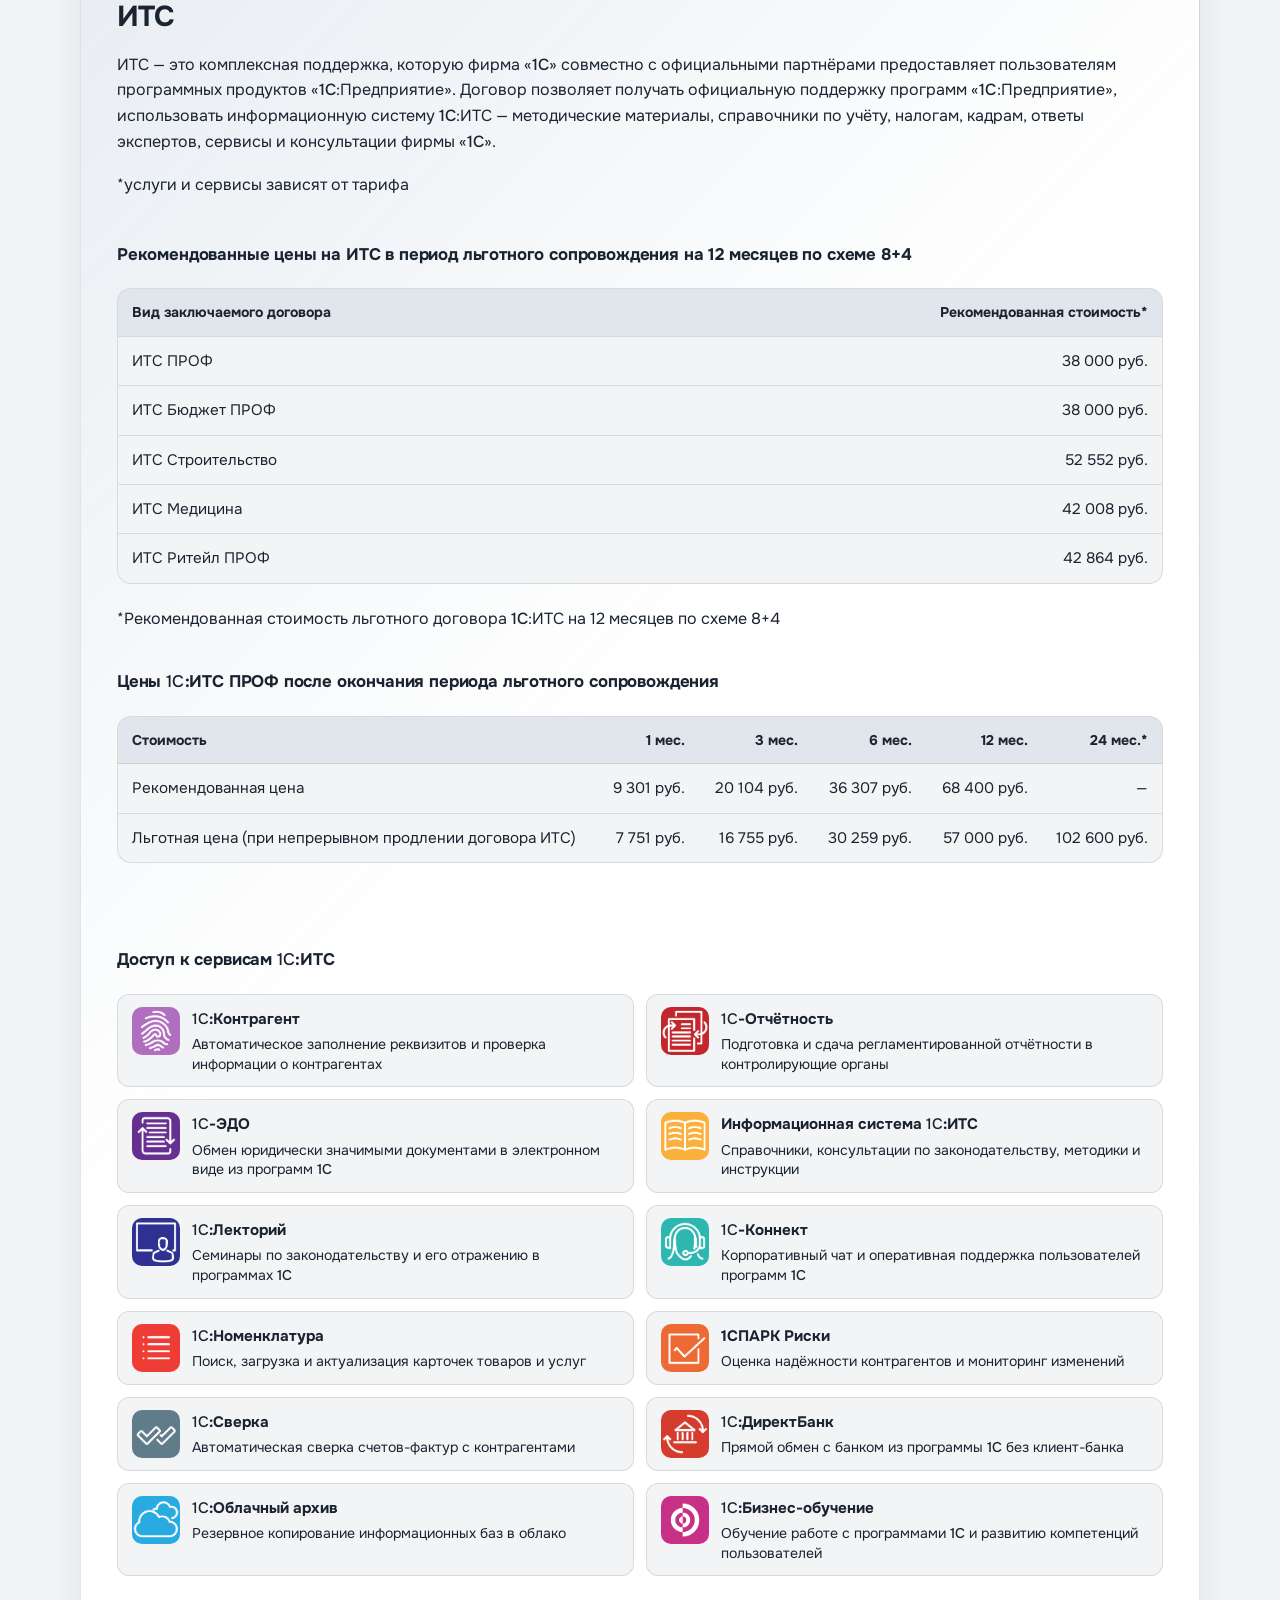
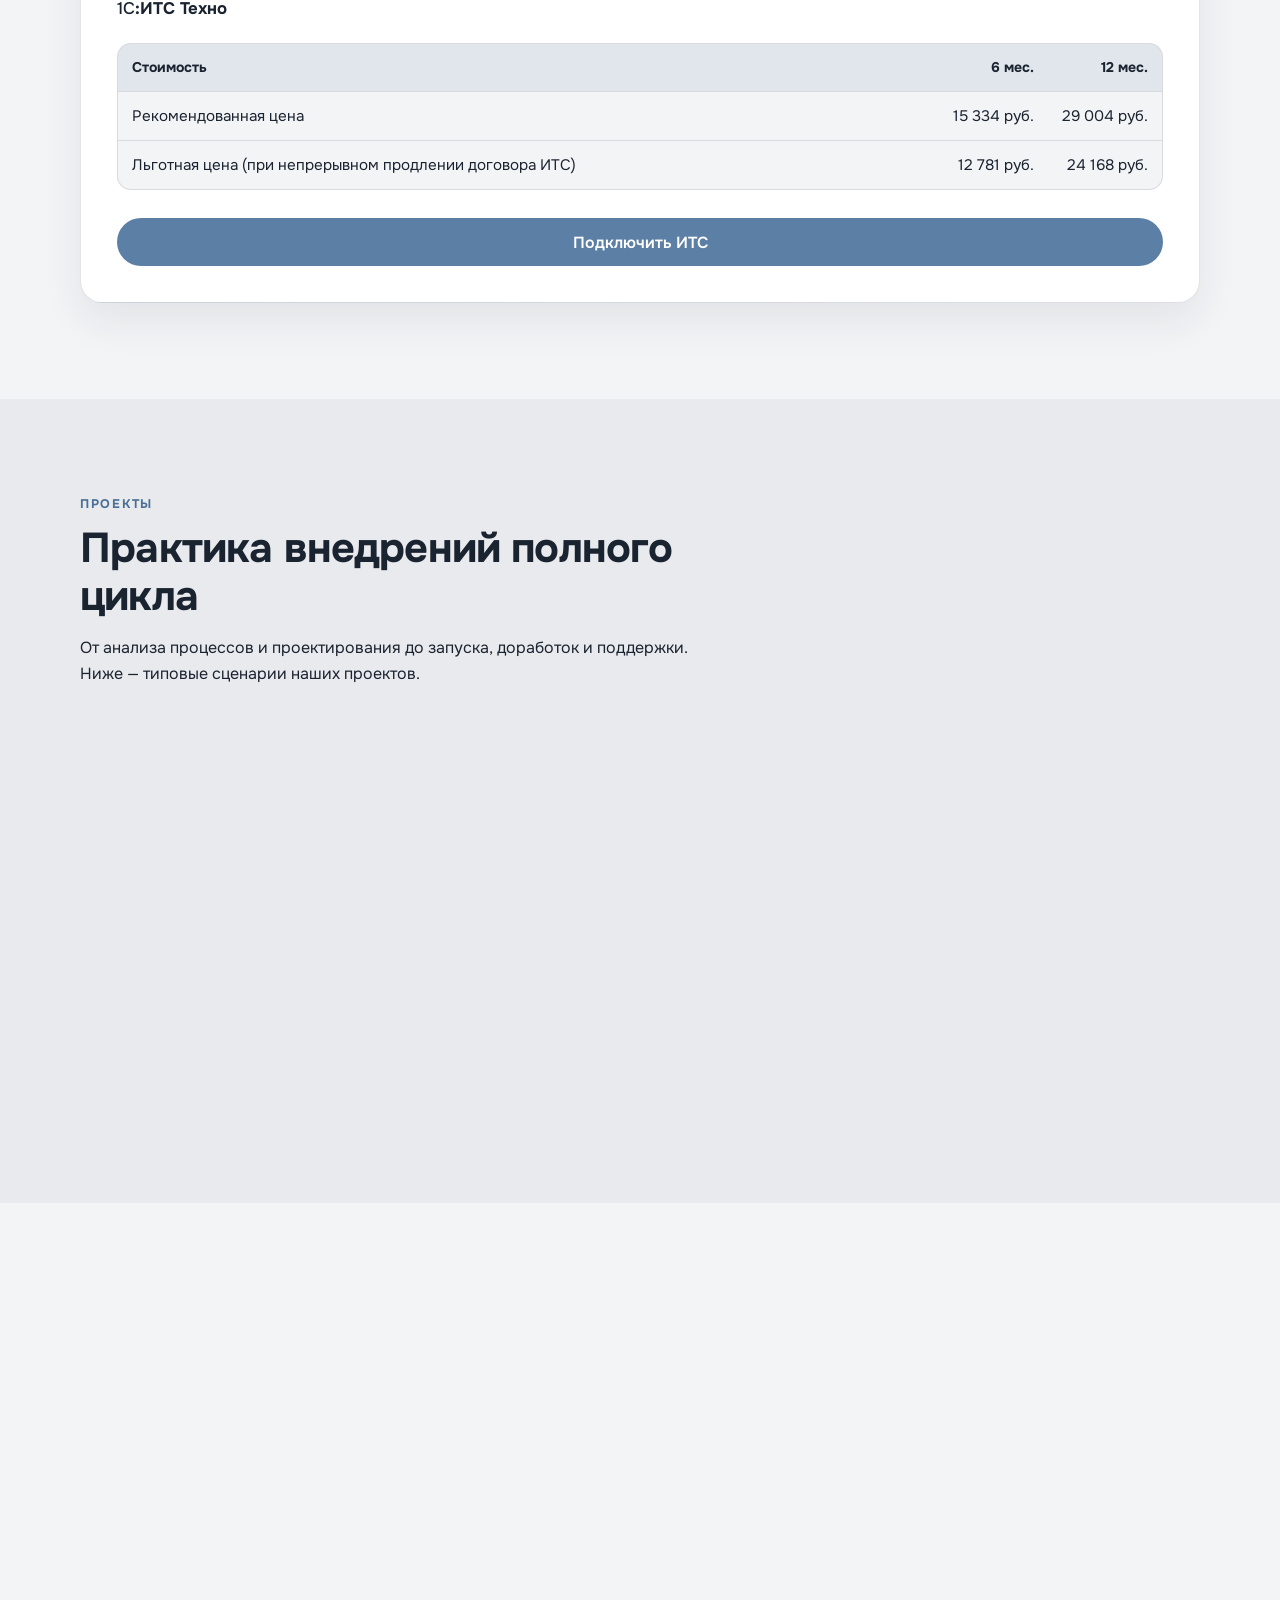
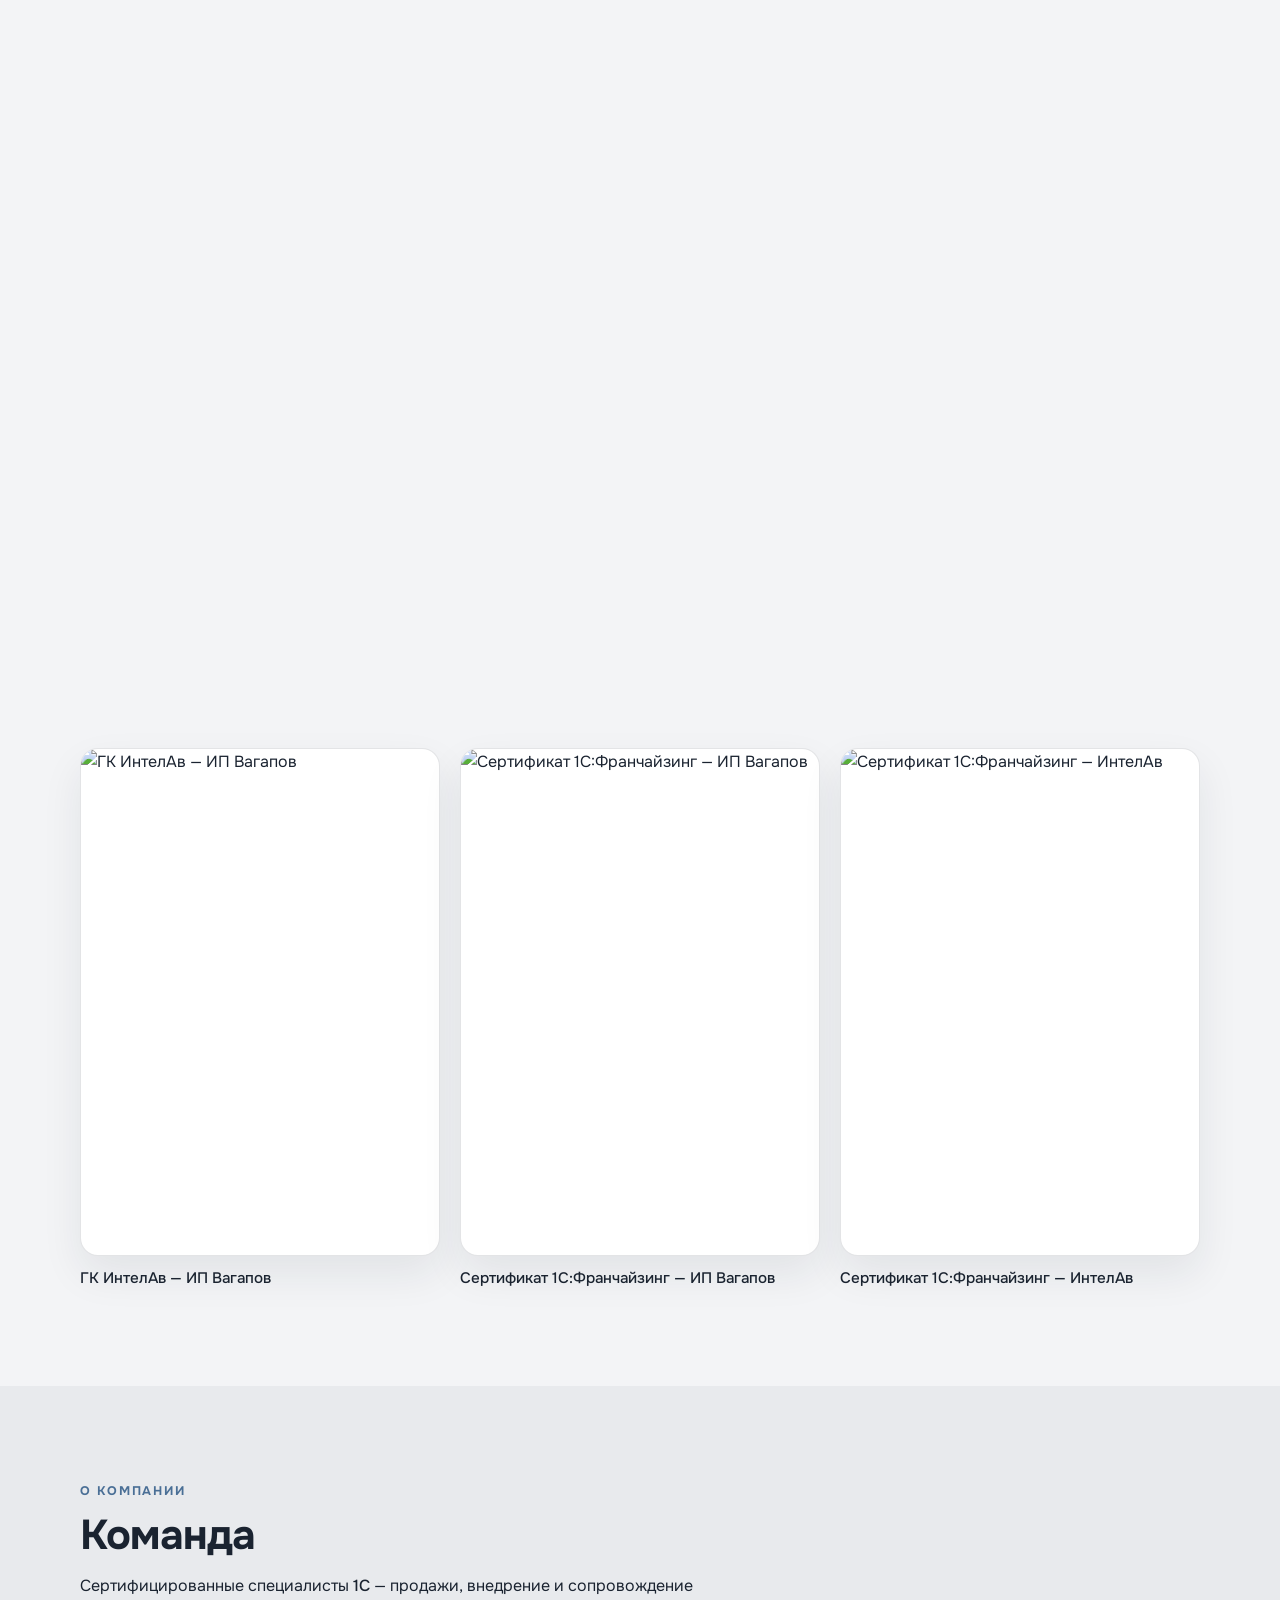
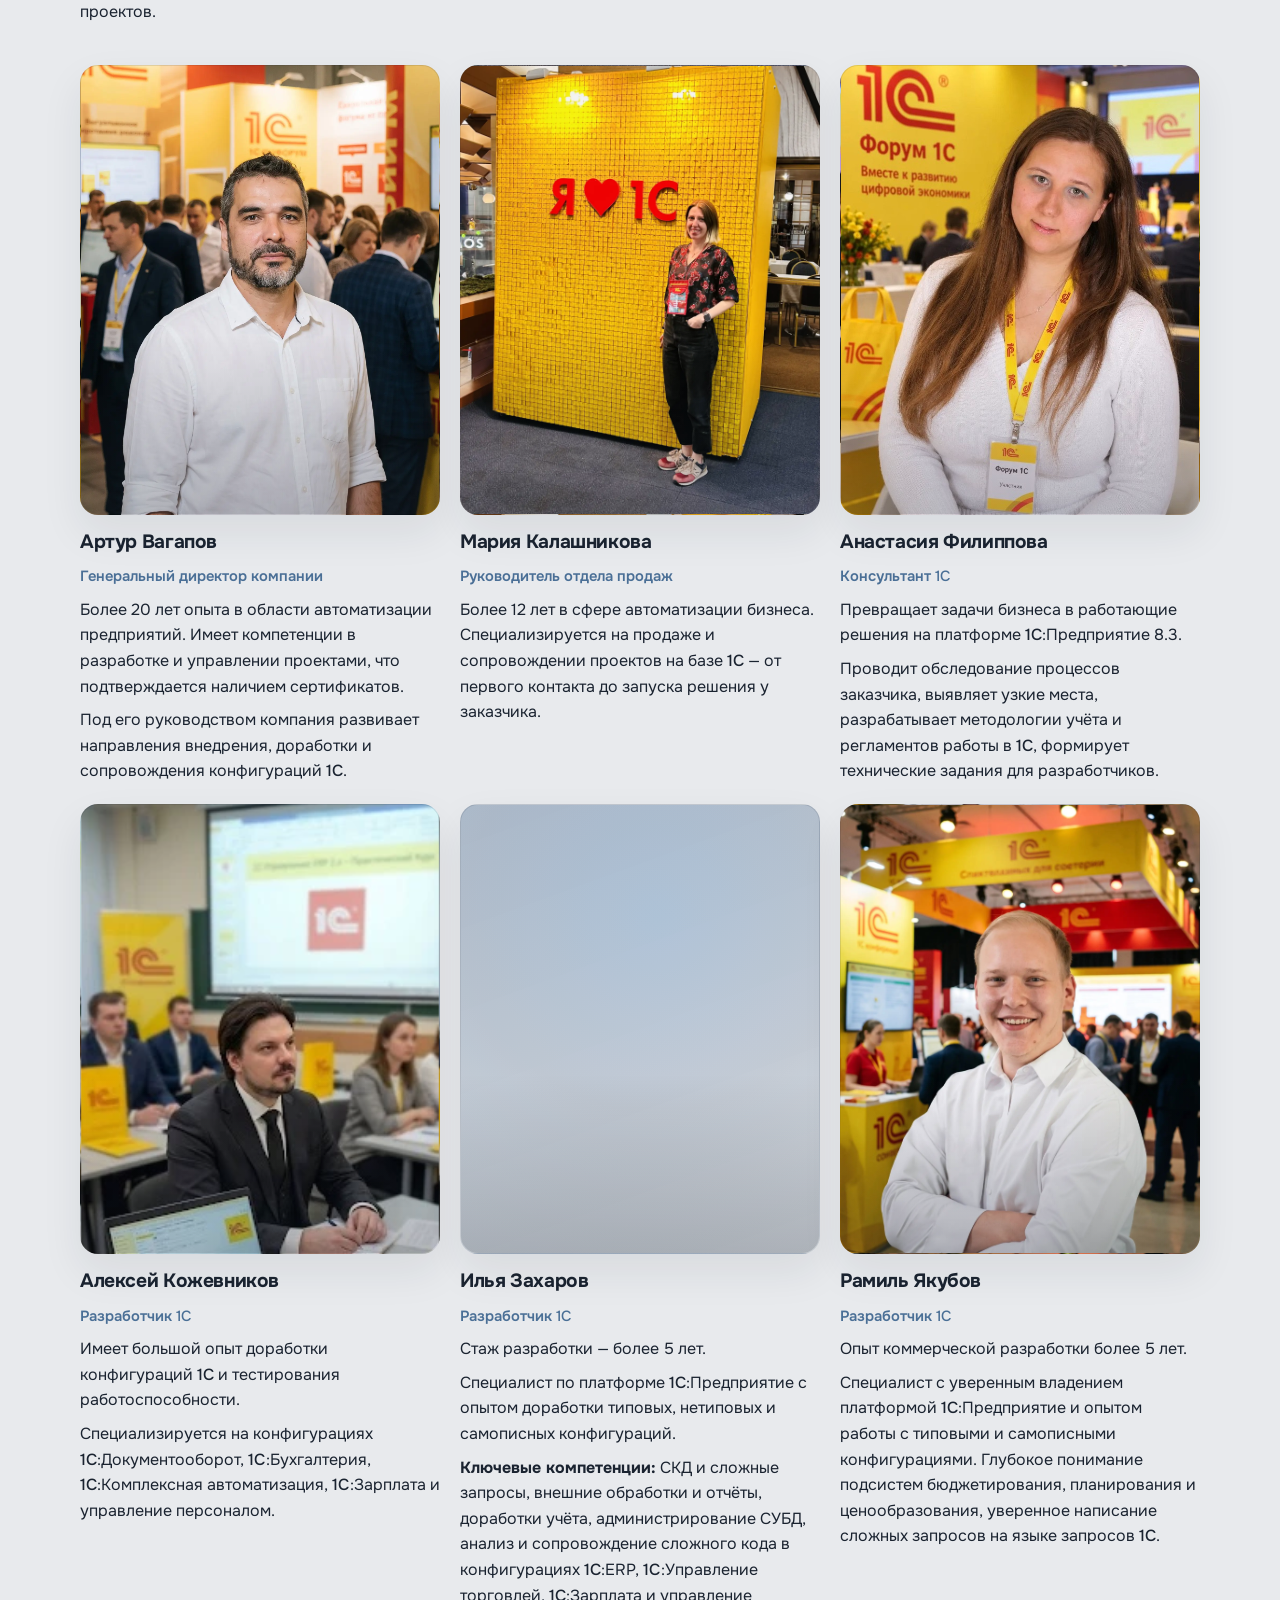
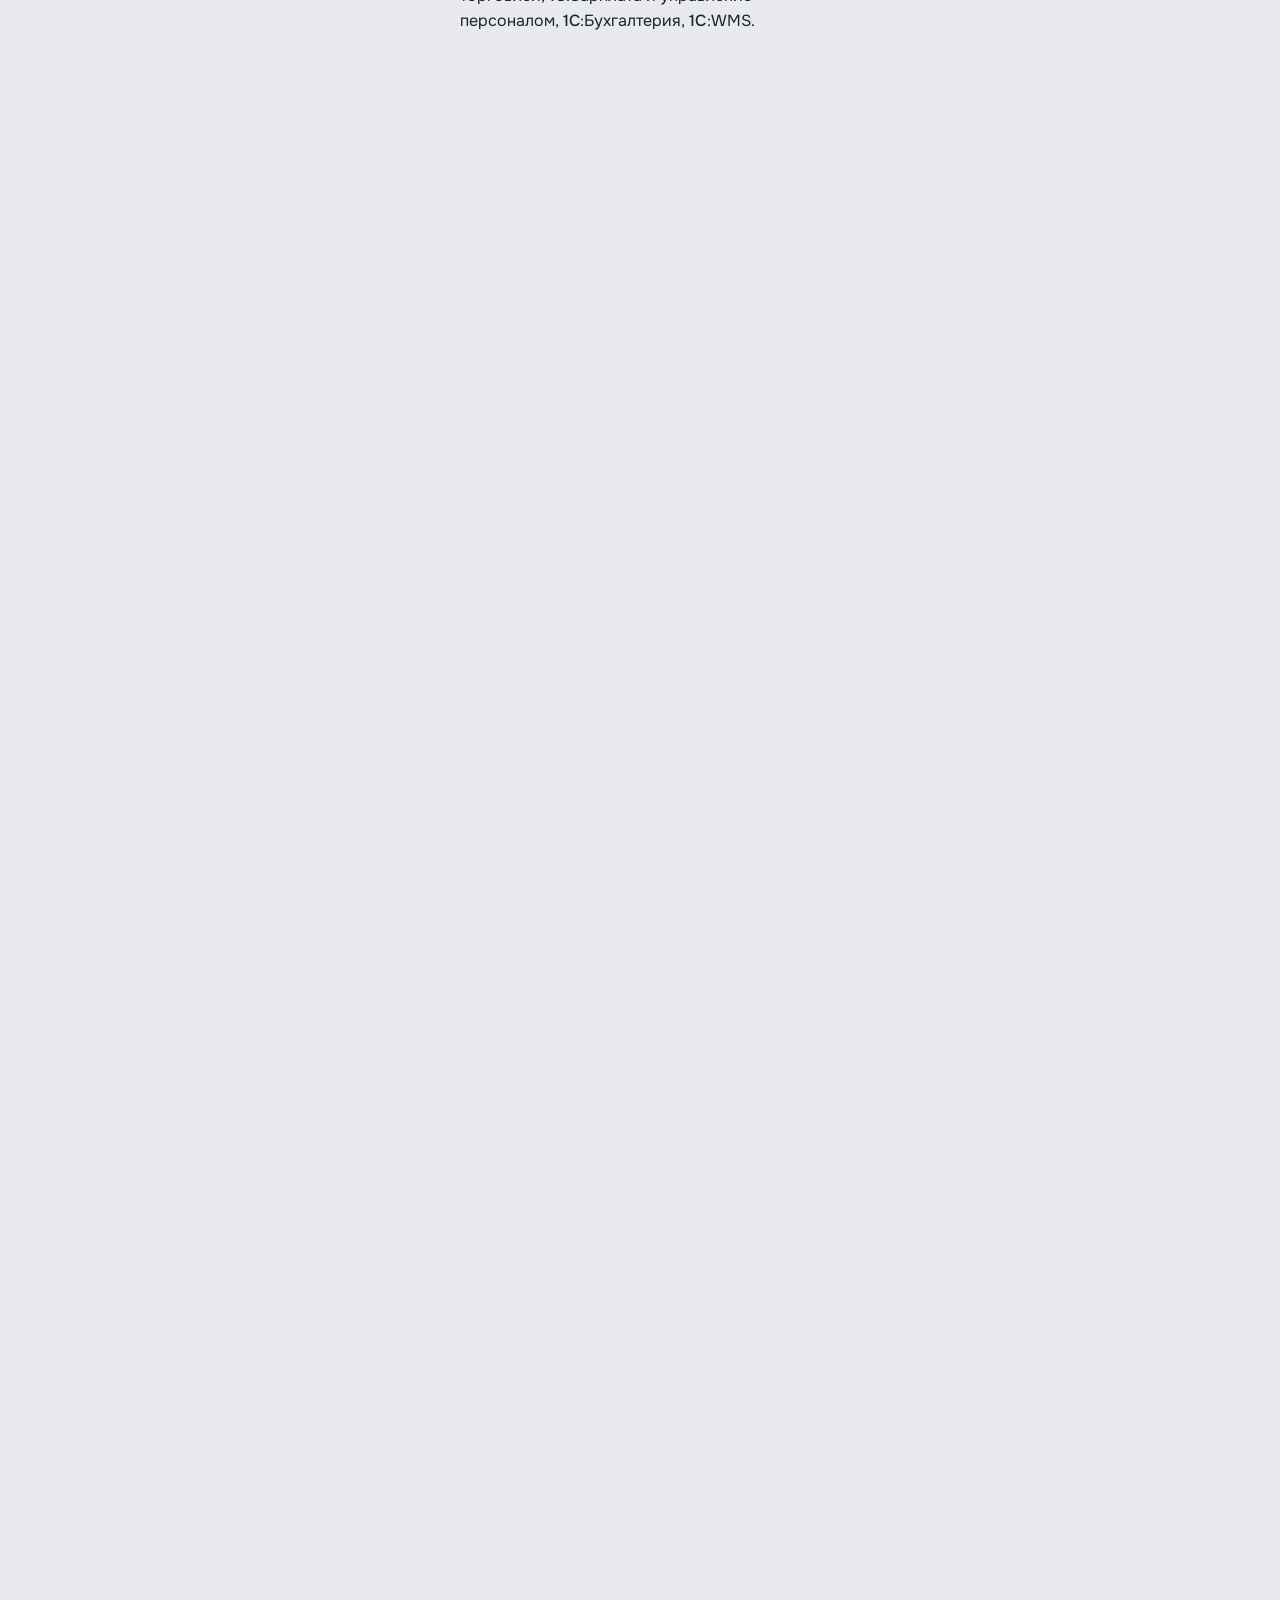
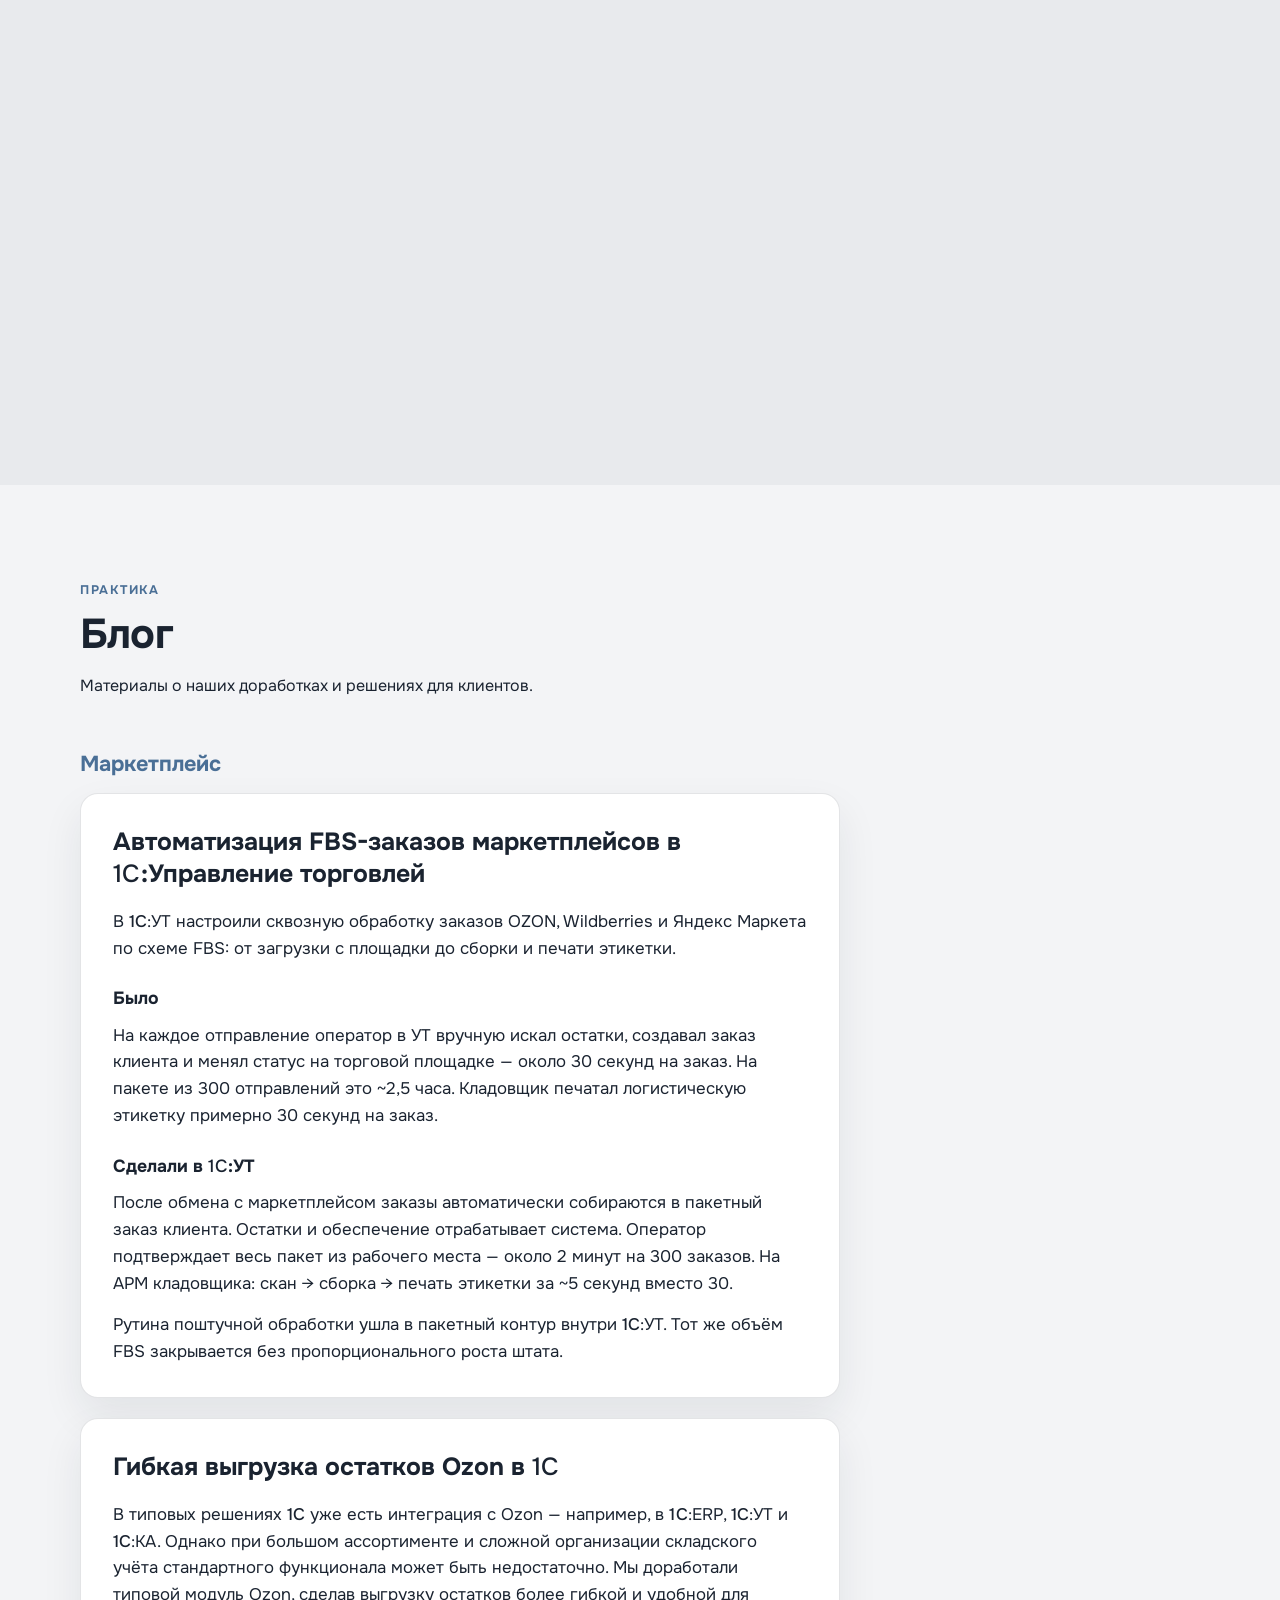
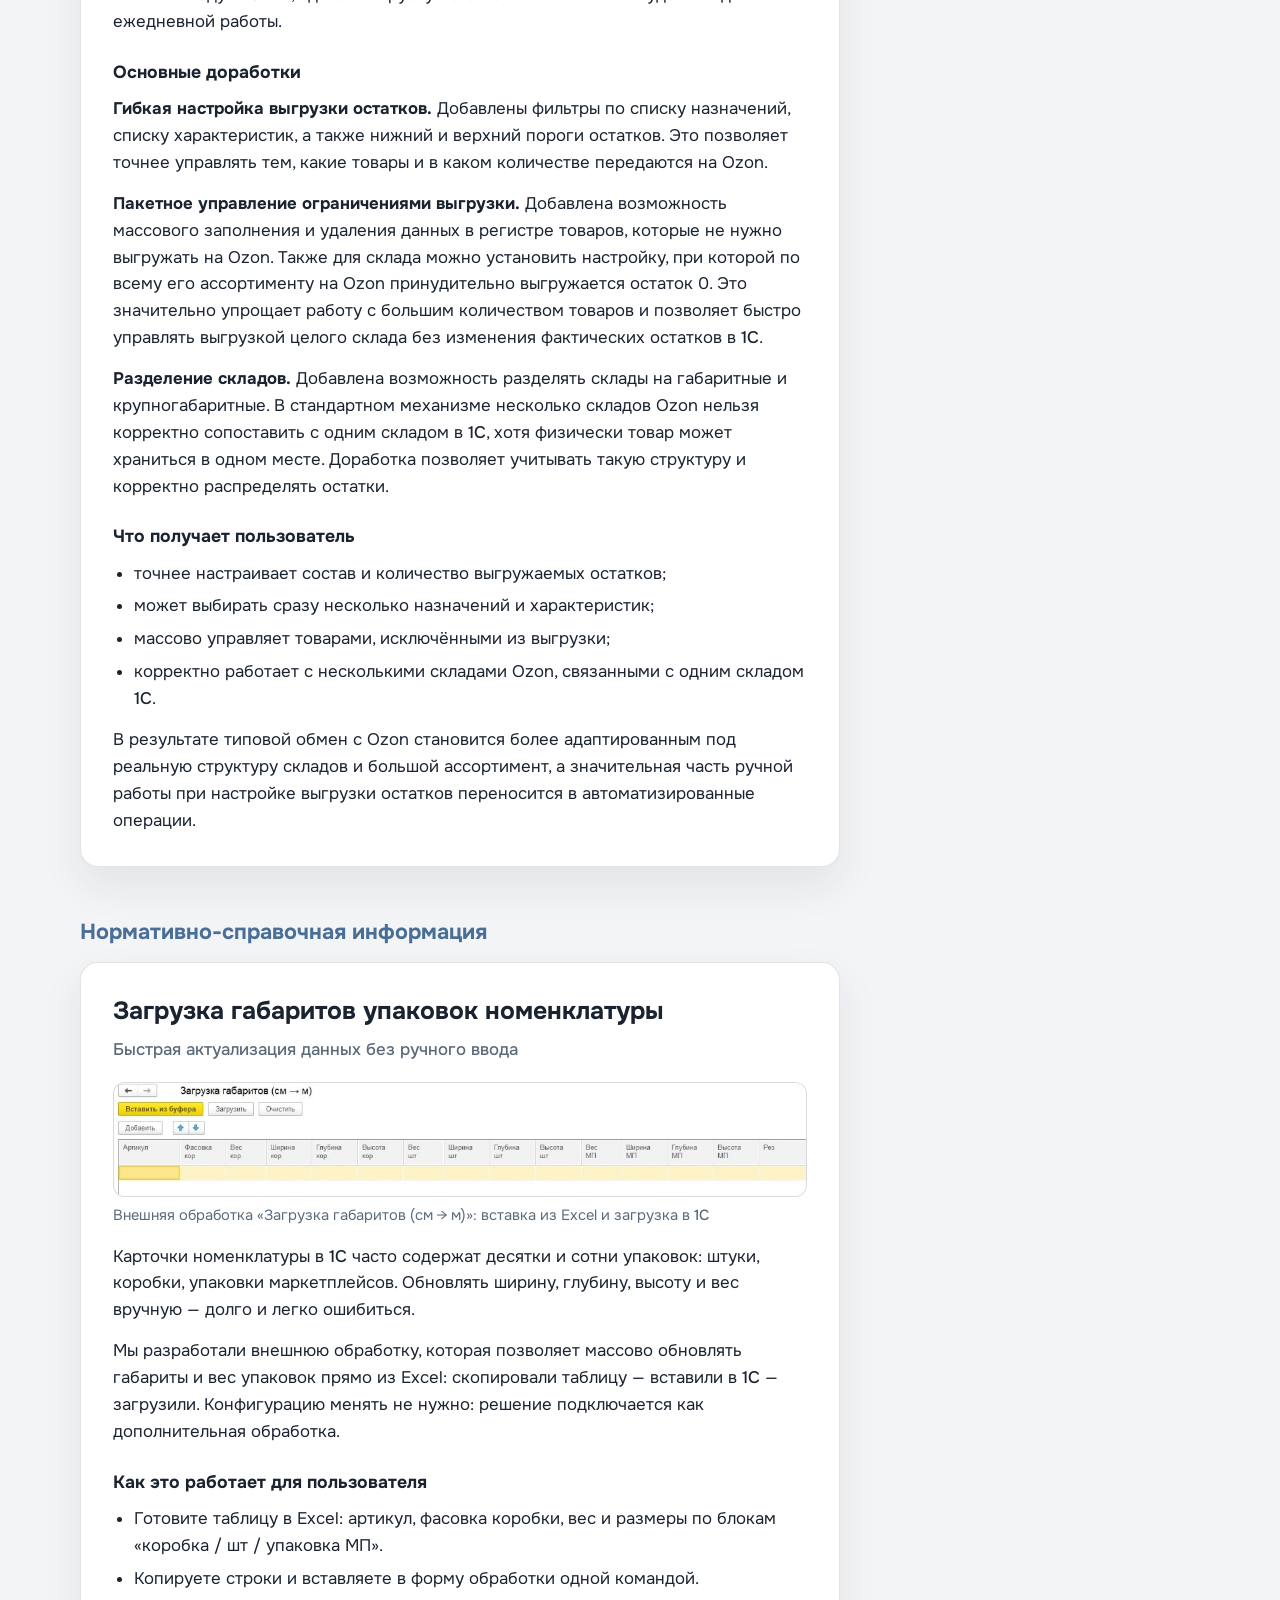
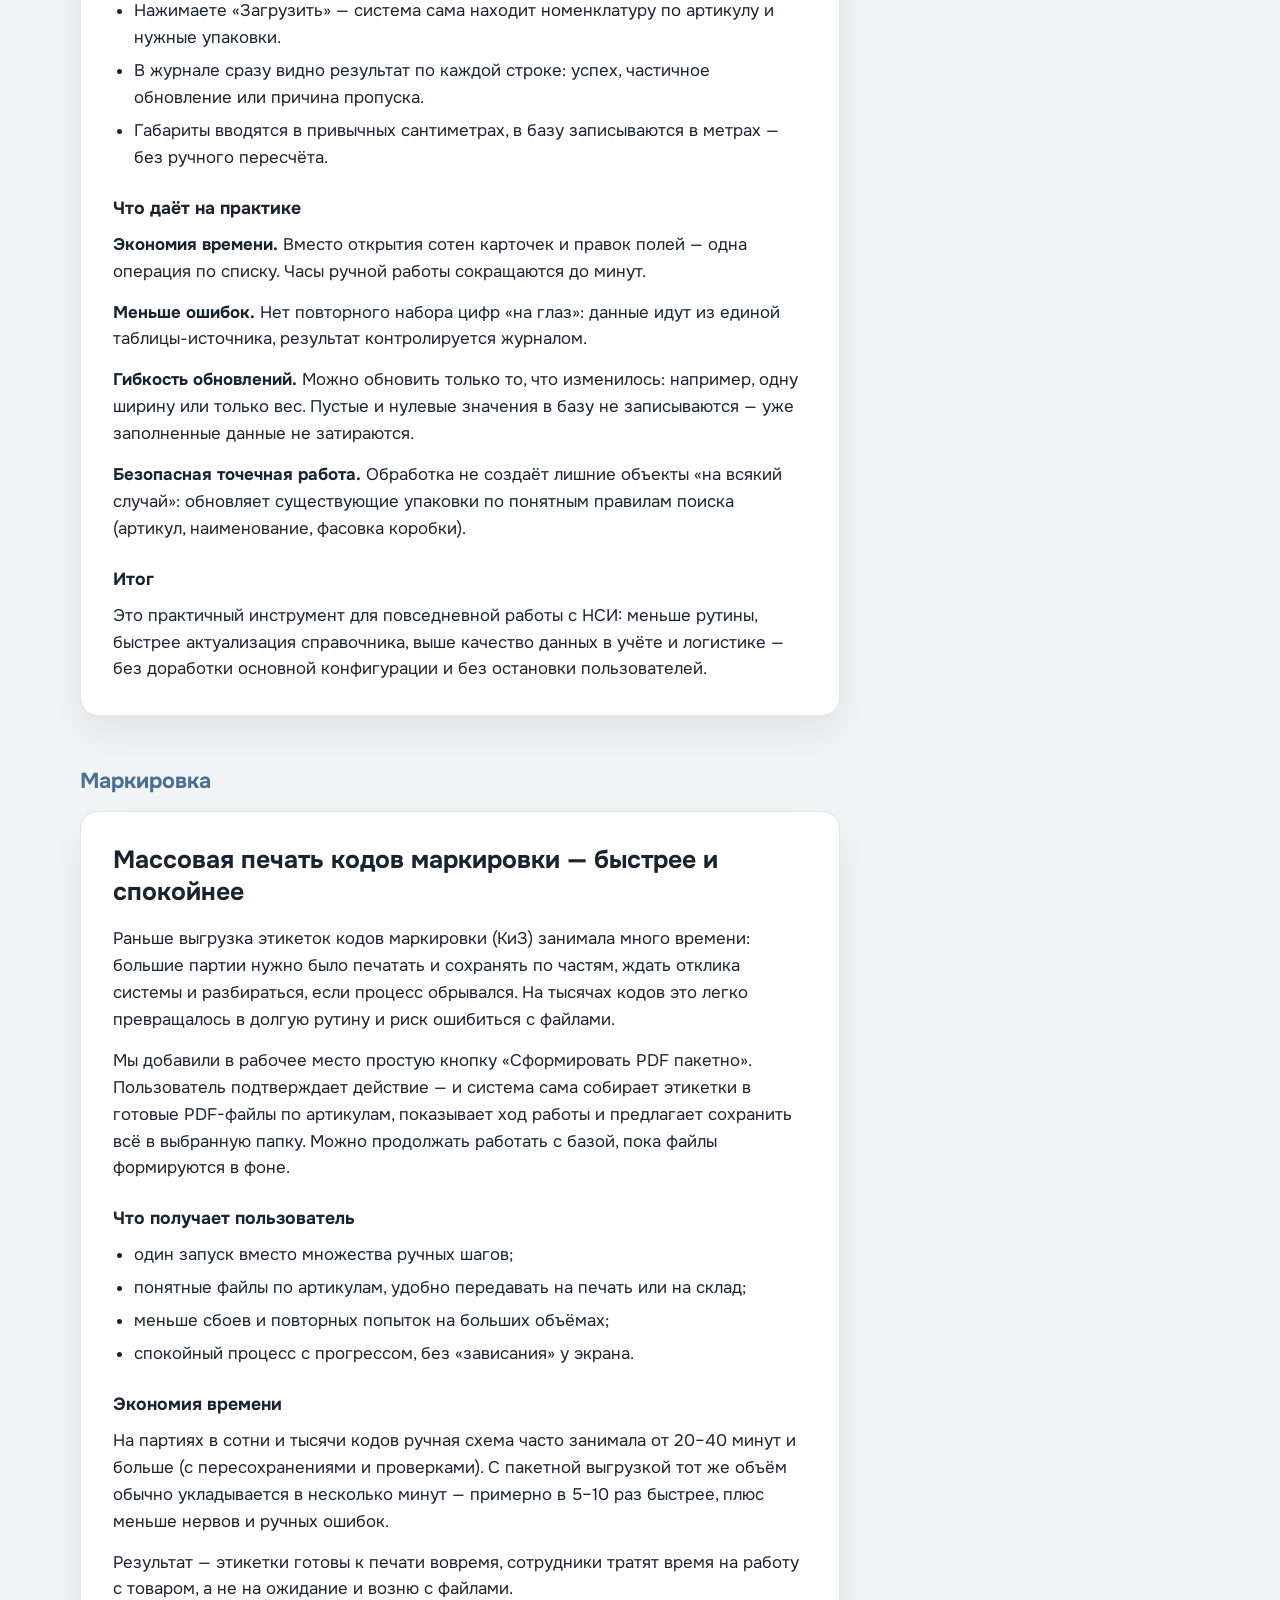
==== commit e8bc2964: "Replace KPI plan correction screenshots with a single updated image. Co-authored-by: Cursor <cursora" ====
--- a/index.html
+++ b/index.html
@@ -8,7 +8,7 @@
   <link rel="preconnect" href="https://fonts.googleapis.com" />
   <link rel="preconnect" href="https://fonts.gstatic.com" crossorigin />
   <link href="https://fonts.googleapis.com/css2?family=Onest:wght@400;500;600;700;800&display=swap" rel="stylesheet" />
-  <link rel="stylesheet" href="assets/css/styles.css?v=51" />
+  <link rel="stylesheet" href="assets/css/styles.css?v=52" />
   <link rel="icon" href="assets/images/logo-intelav.svg" type="image/svg+xml" />
 </head>
 <body>
@@ -780,10 +780,6 @@
                 <p>Когда бизнес корректирует планы, важно не просто «переписать цифры», а понять, как это влияет на результат. Раньше менеджер мог менять доход и себестоимость, а картину прибыльности собирать уже потом — в отчётах, таблицах, переписке.</p>
                 <p>Мы превратили заявку «Корректировка планов KPI» в инструмент управленческого решения. Система помогает выбрать корректный период, подтягивает нужные параметры плана и при изменении сумм сразу пересчитывает итоги. Отдельной строкой показывается маржинальность — сколько остаётся после расходов относительно выручки. Видно не только «сколько добавили к плану», но и «какой станет маржа».</p>
                 <figure class="blog-figure">
-                  <img src="assets/images/blog/kpi-plan-correction-setup.jpg" alt="Административная заявка: вкладка настройки корректировки планов KPI с параметрами периода и отборами" width="1200" height="675" loading="lazy" />
-                  <figcaption>Настройка корректировки: модель бюджетирования, сценарий, период и аналитические отборы</figcaption>
-                </figure>
-                <figure class="blog-figure">
                   <img src="assets/images/blog/kpi-plan-correction.jpg" alt="Административная заявка: таблица корректировки планов KPI с доходами, себестоимостью и маржинальностью" width="1200" height="675" loading="lazy" />
                   <figcaption>Корректировка планов KPI: доходы, себестоимость и маржинальность по направлениям в одной форме</figcaption>
                 </figure>
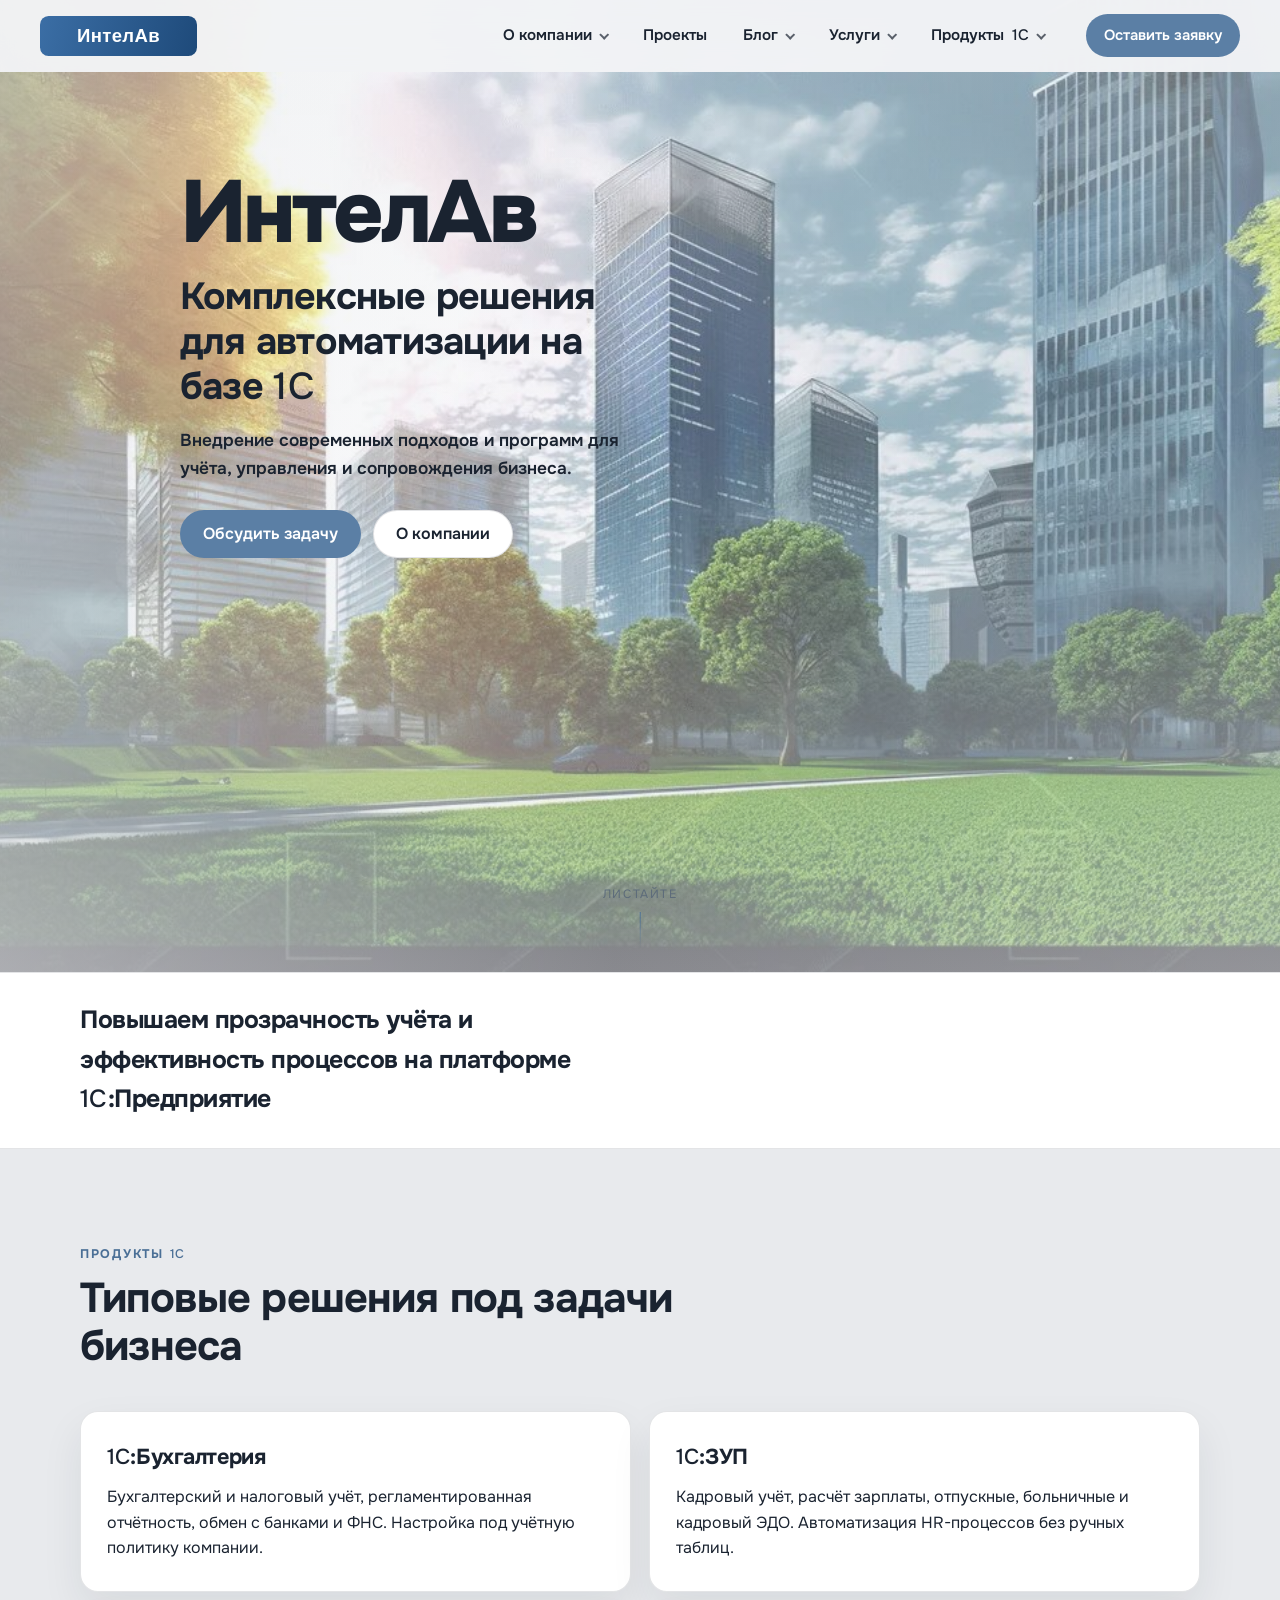
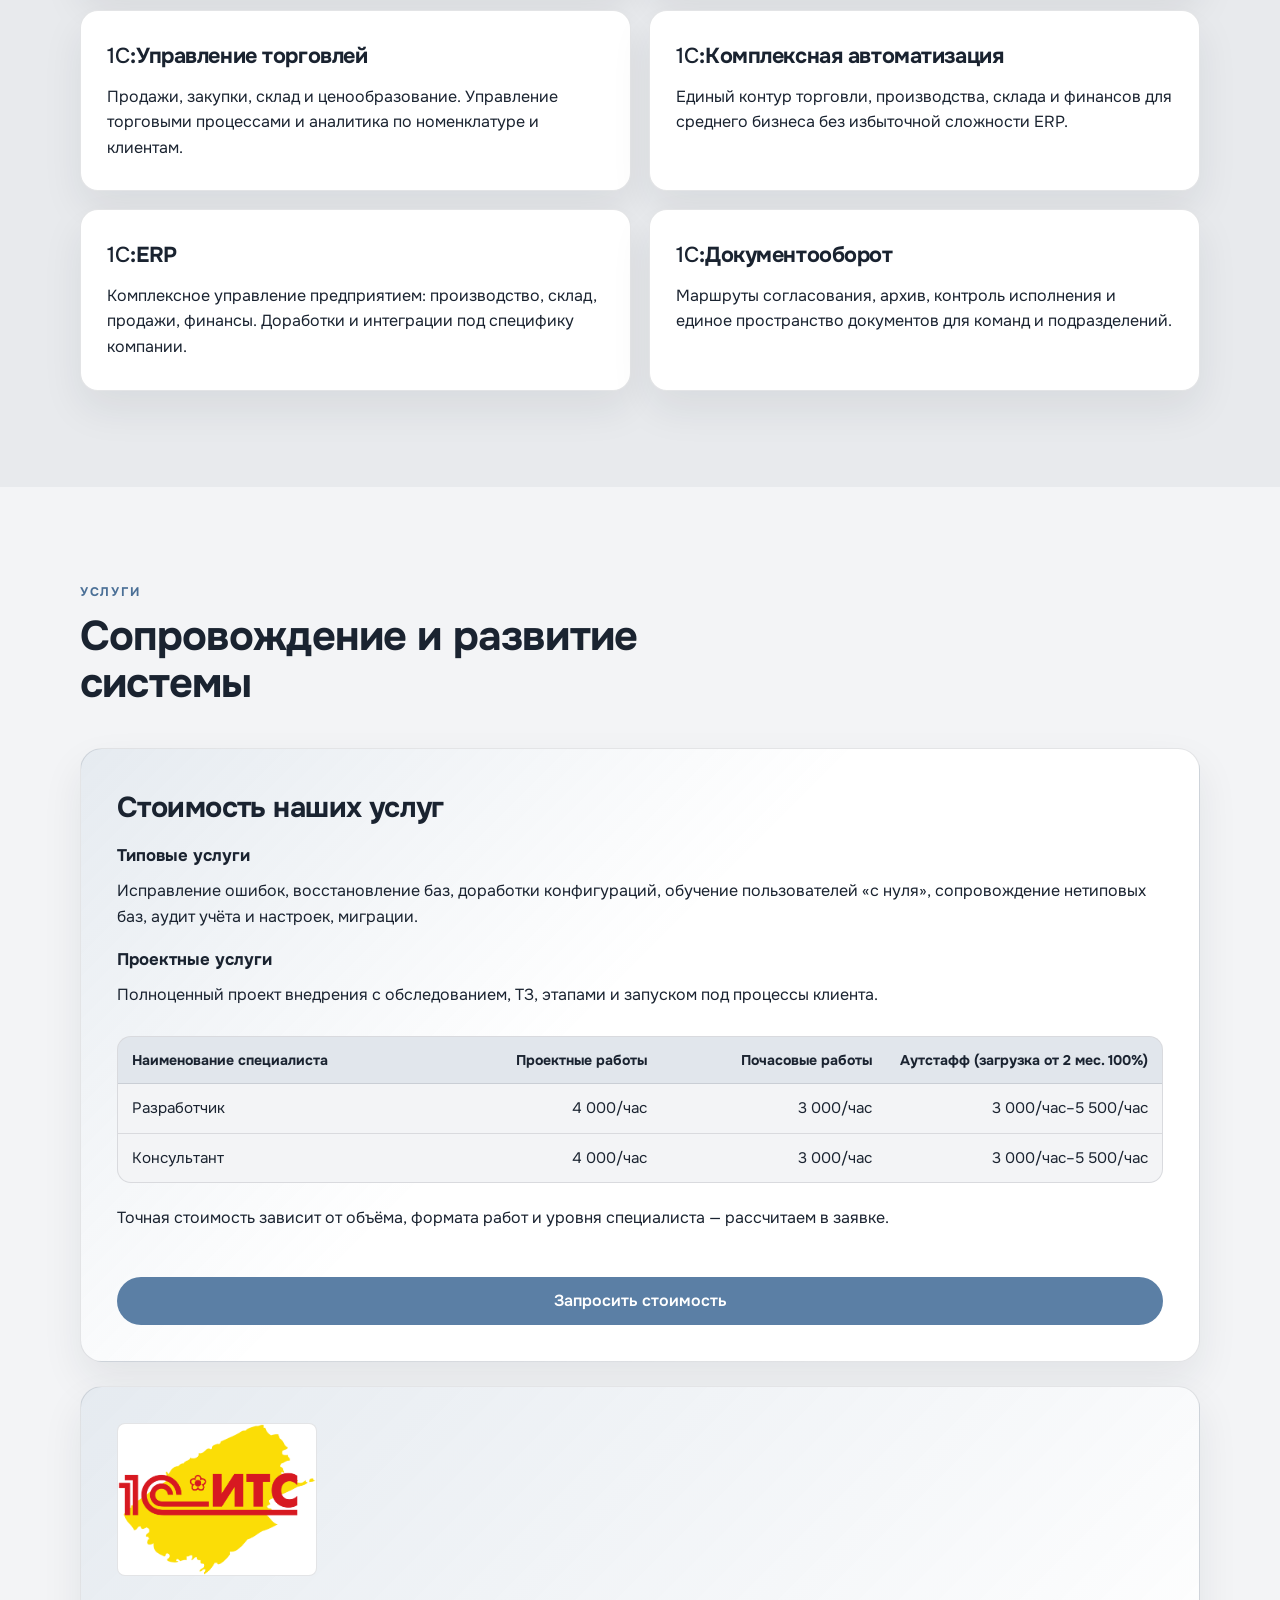
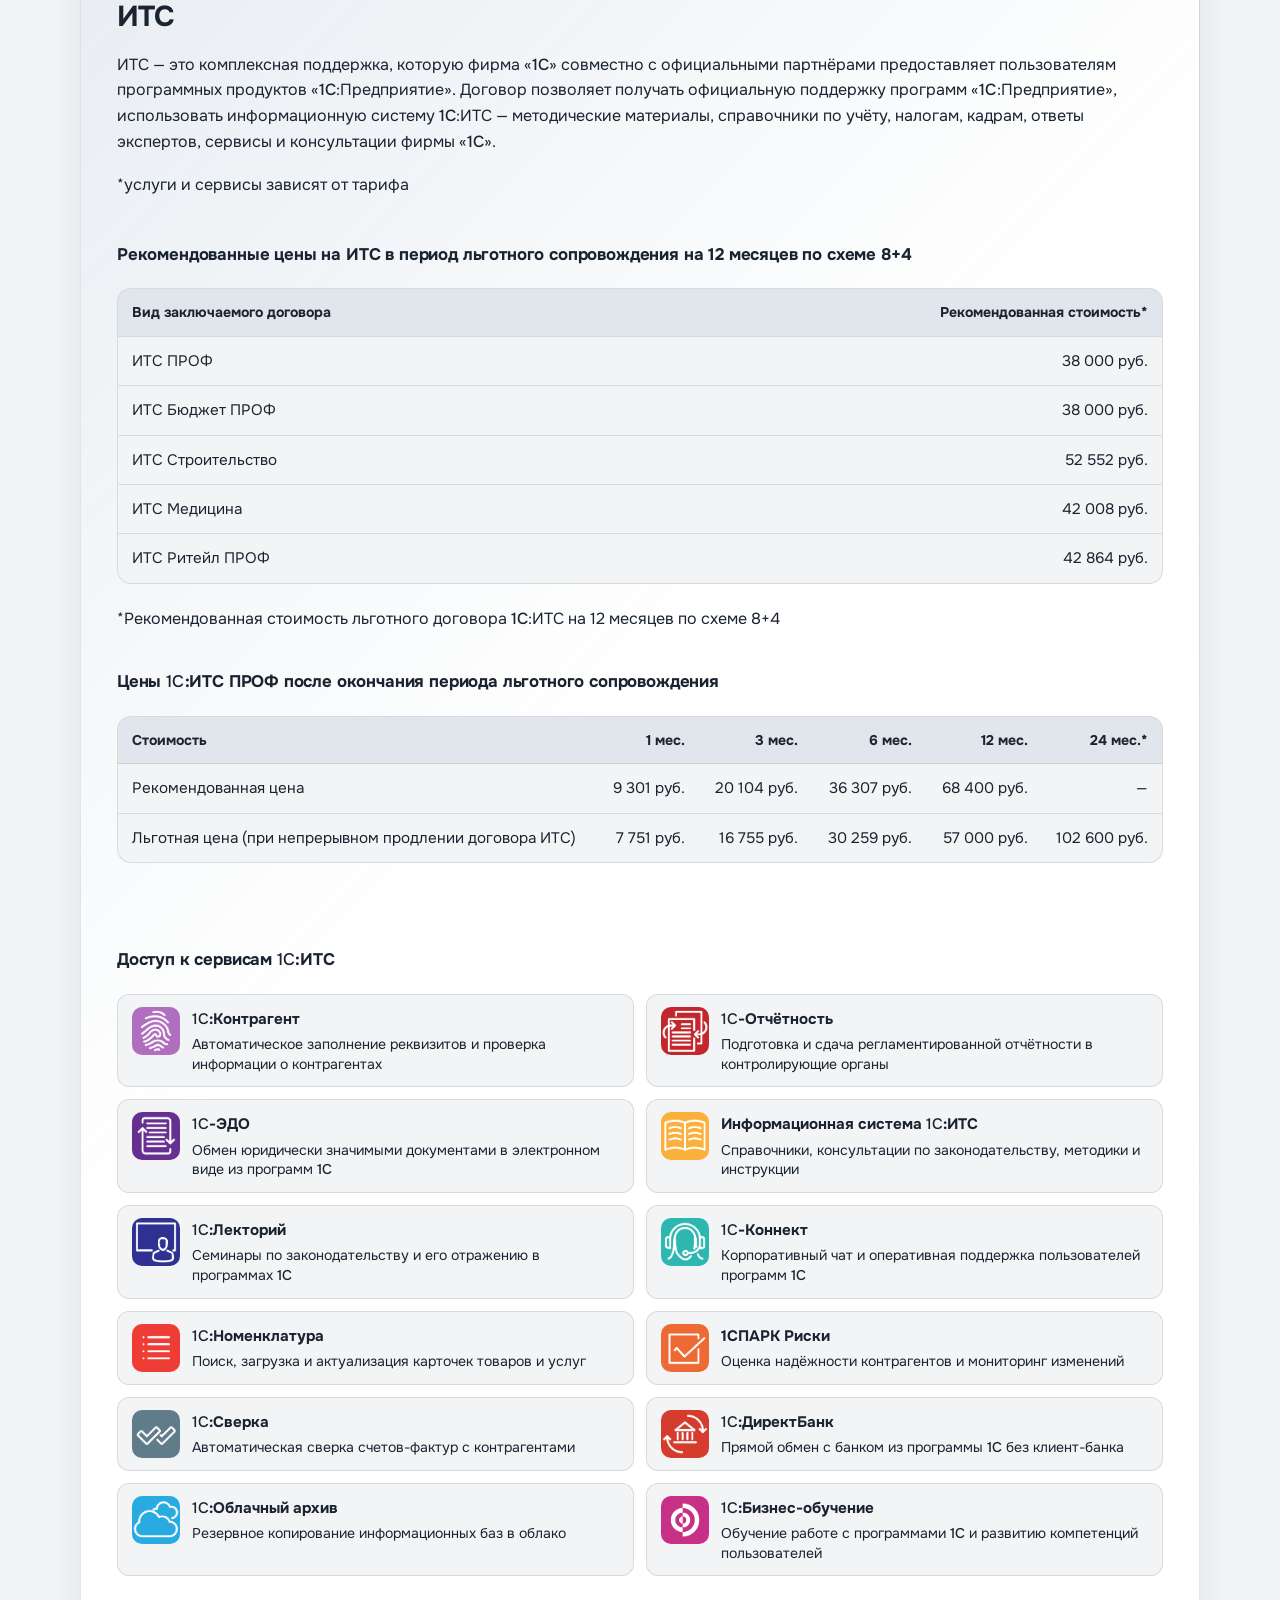
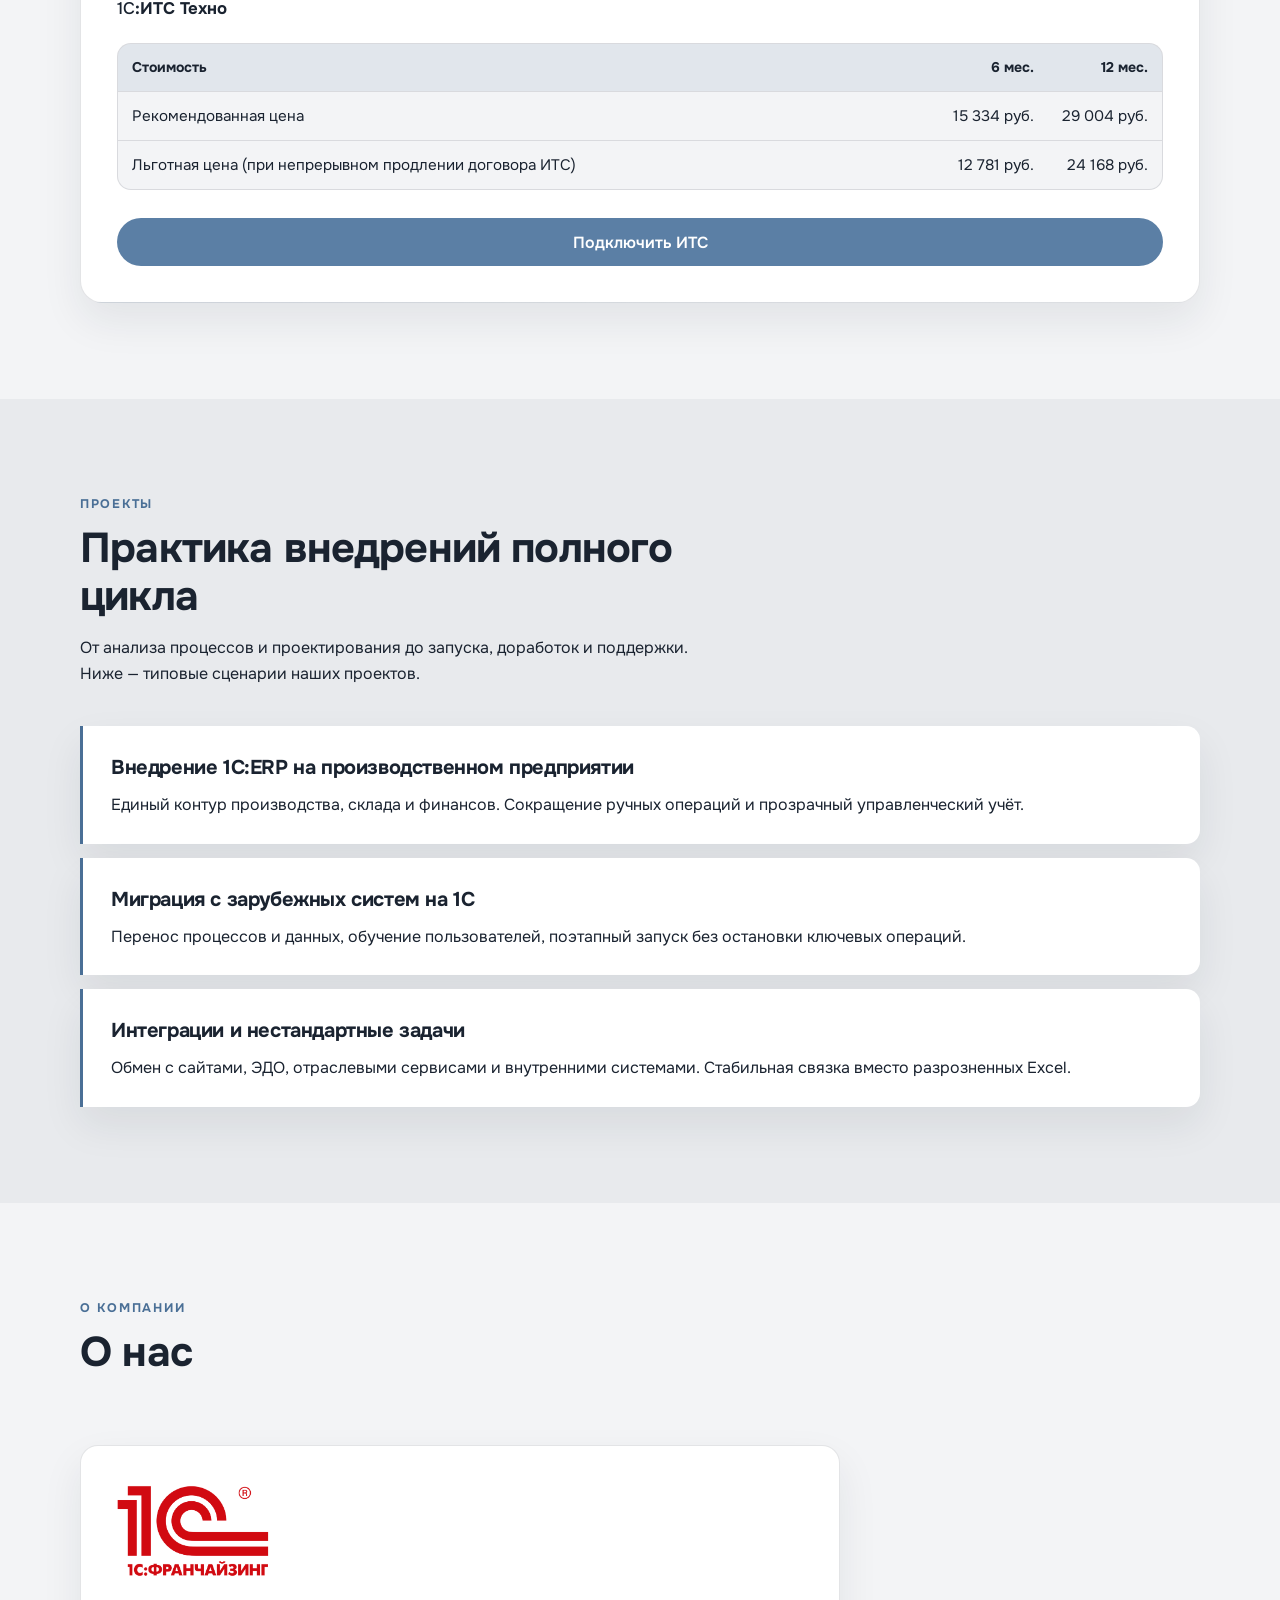
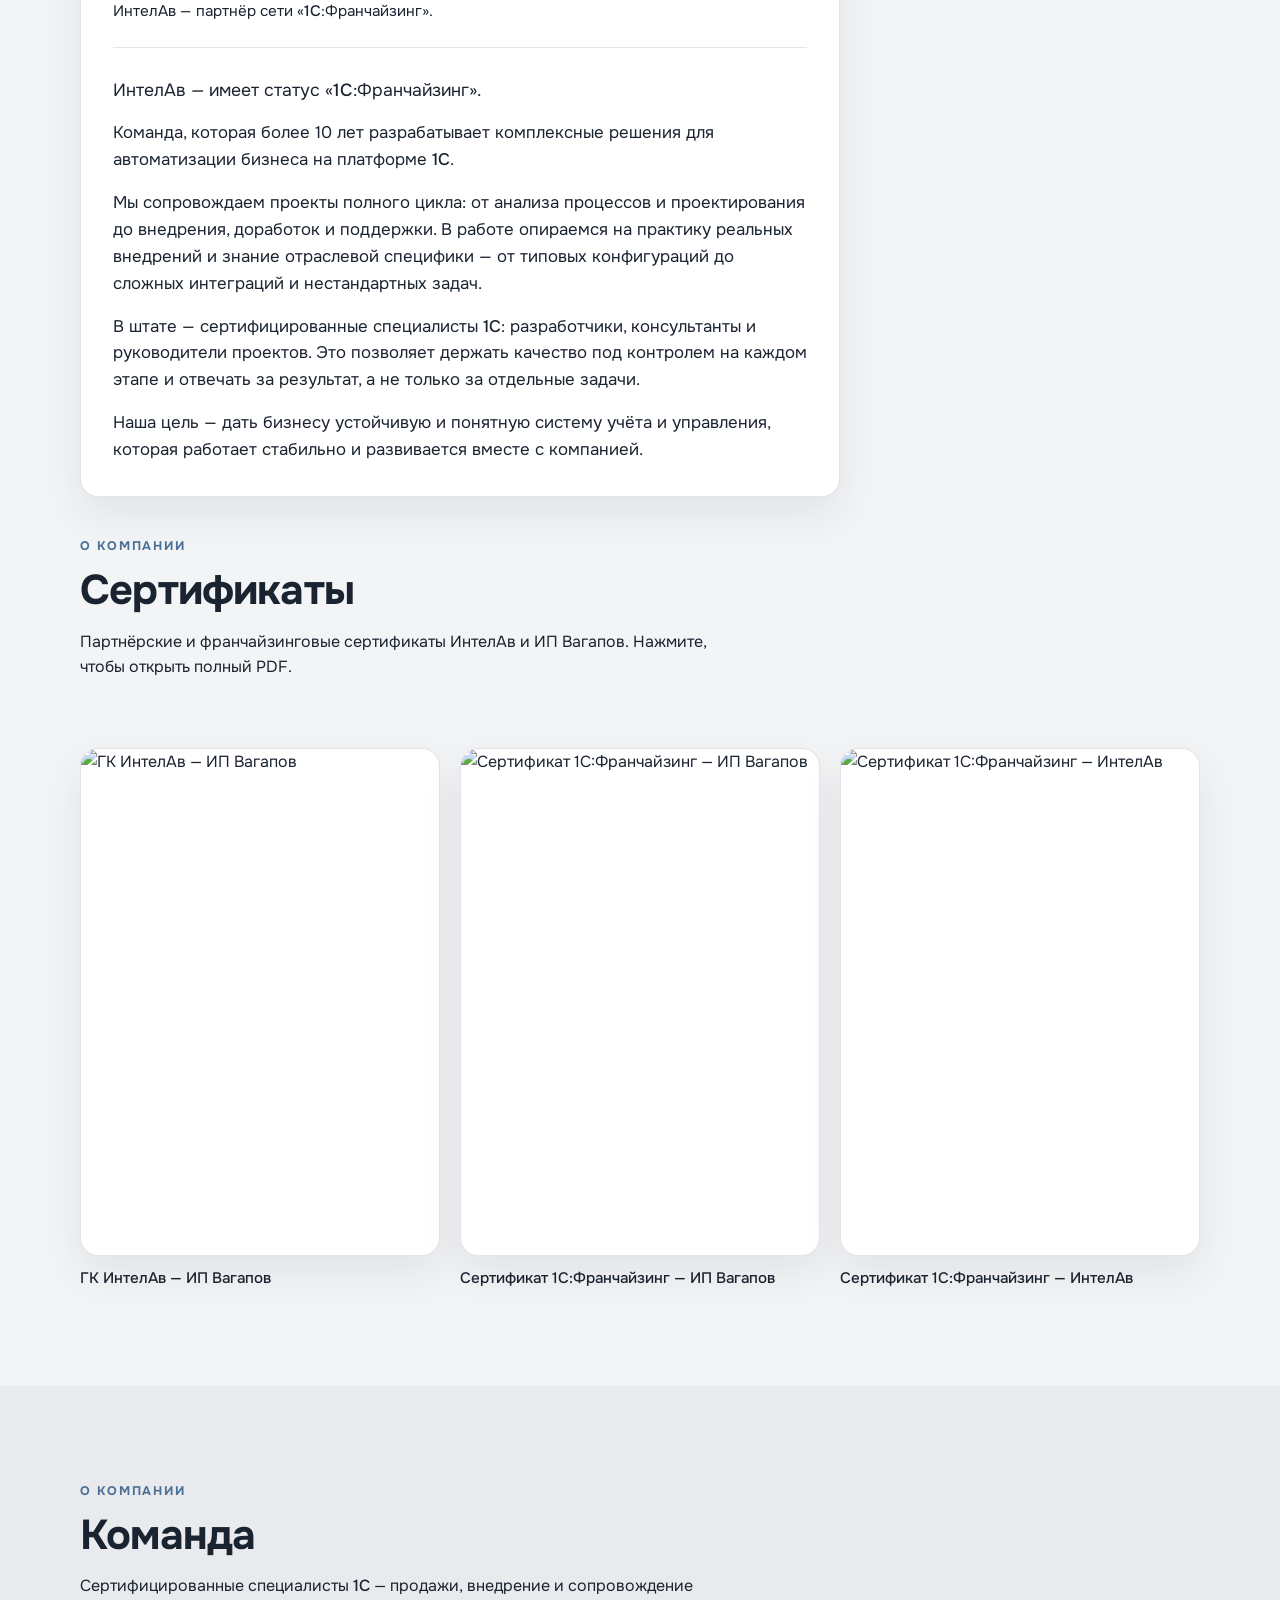
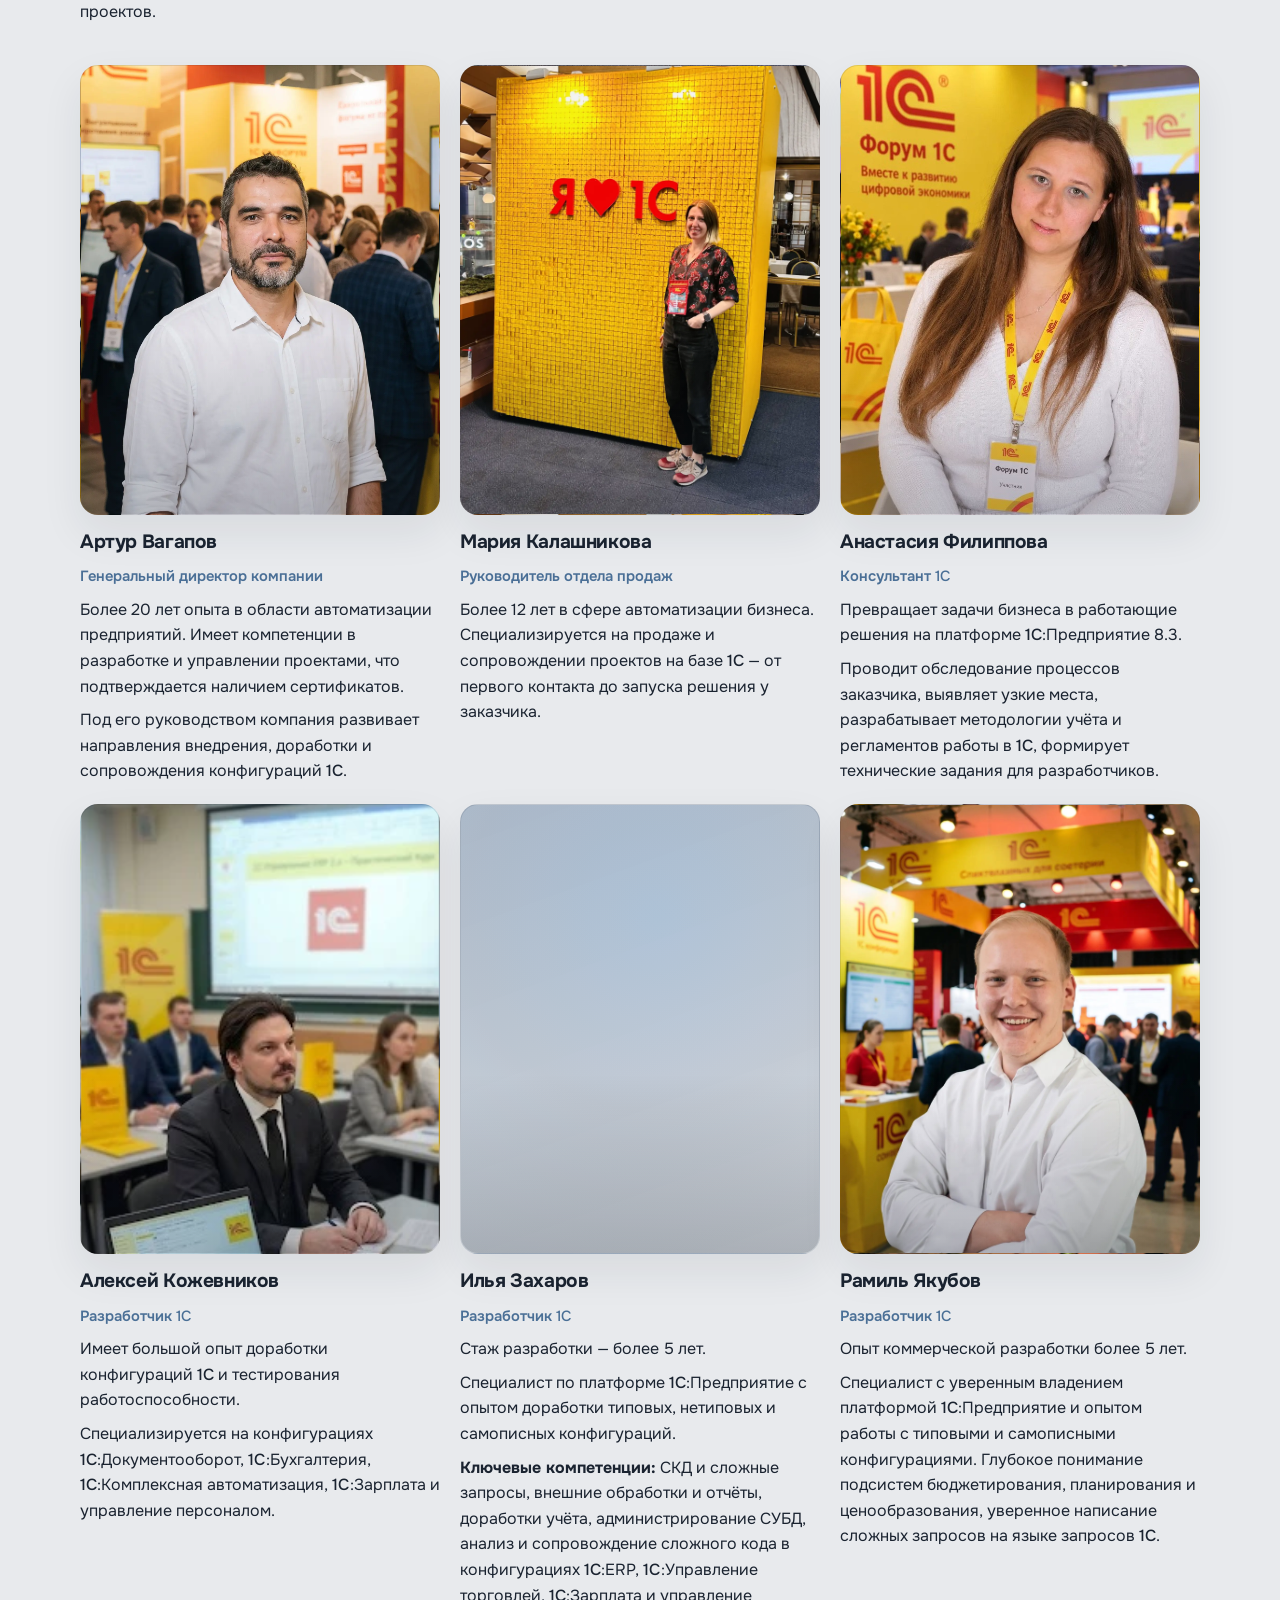
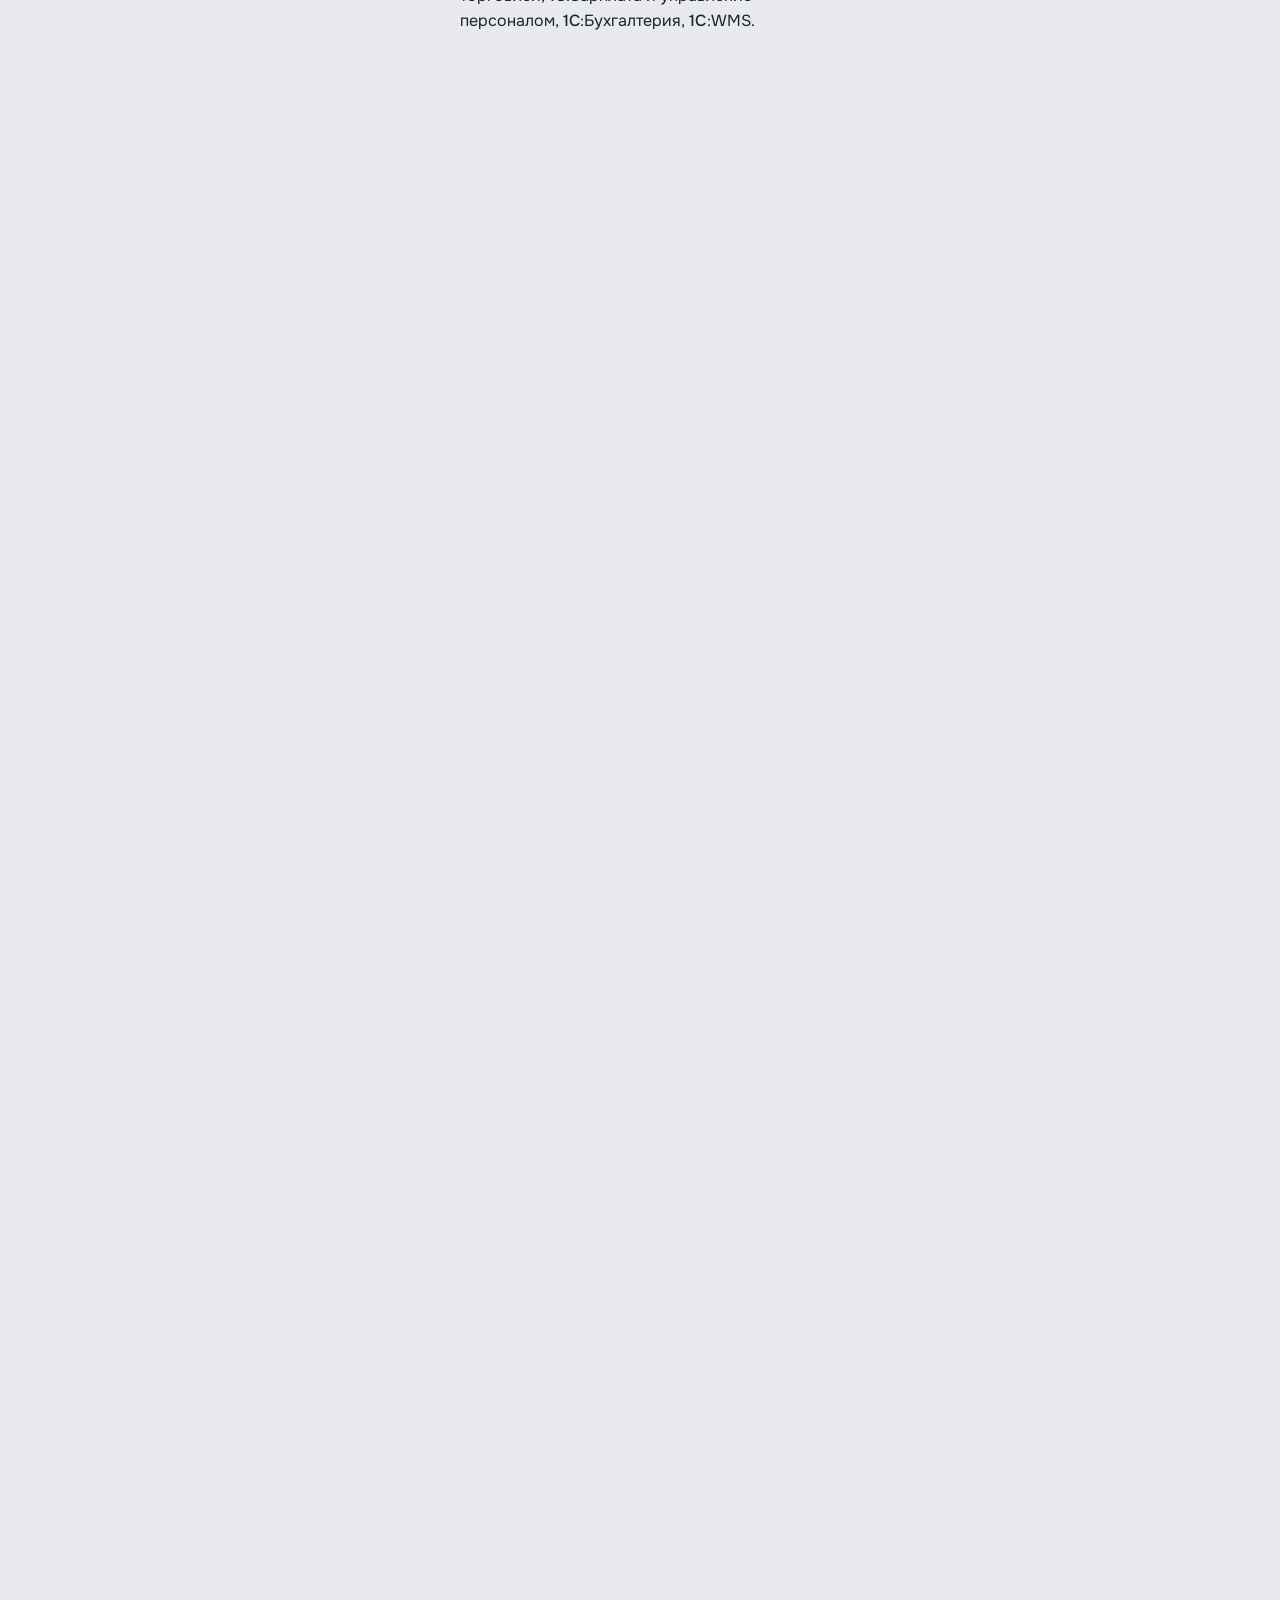
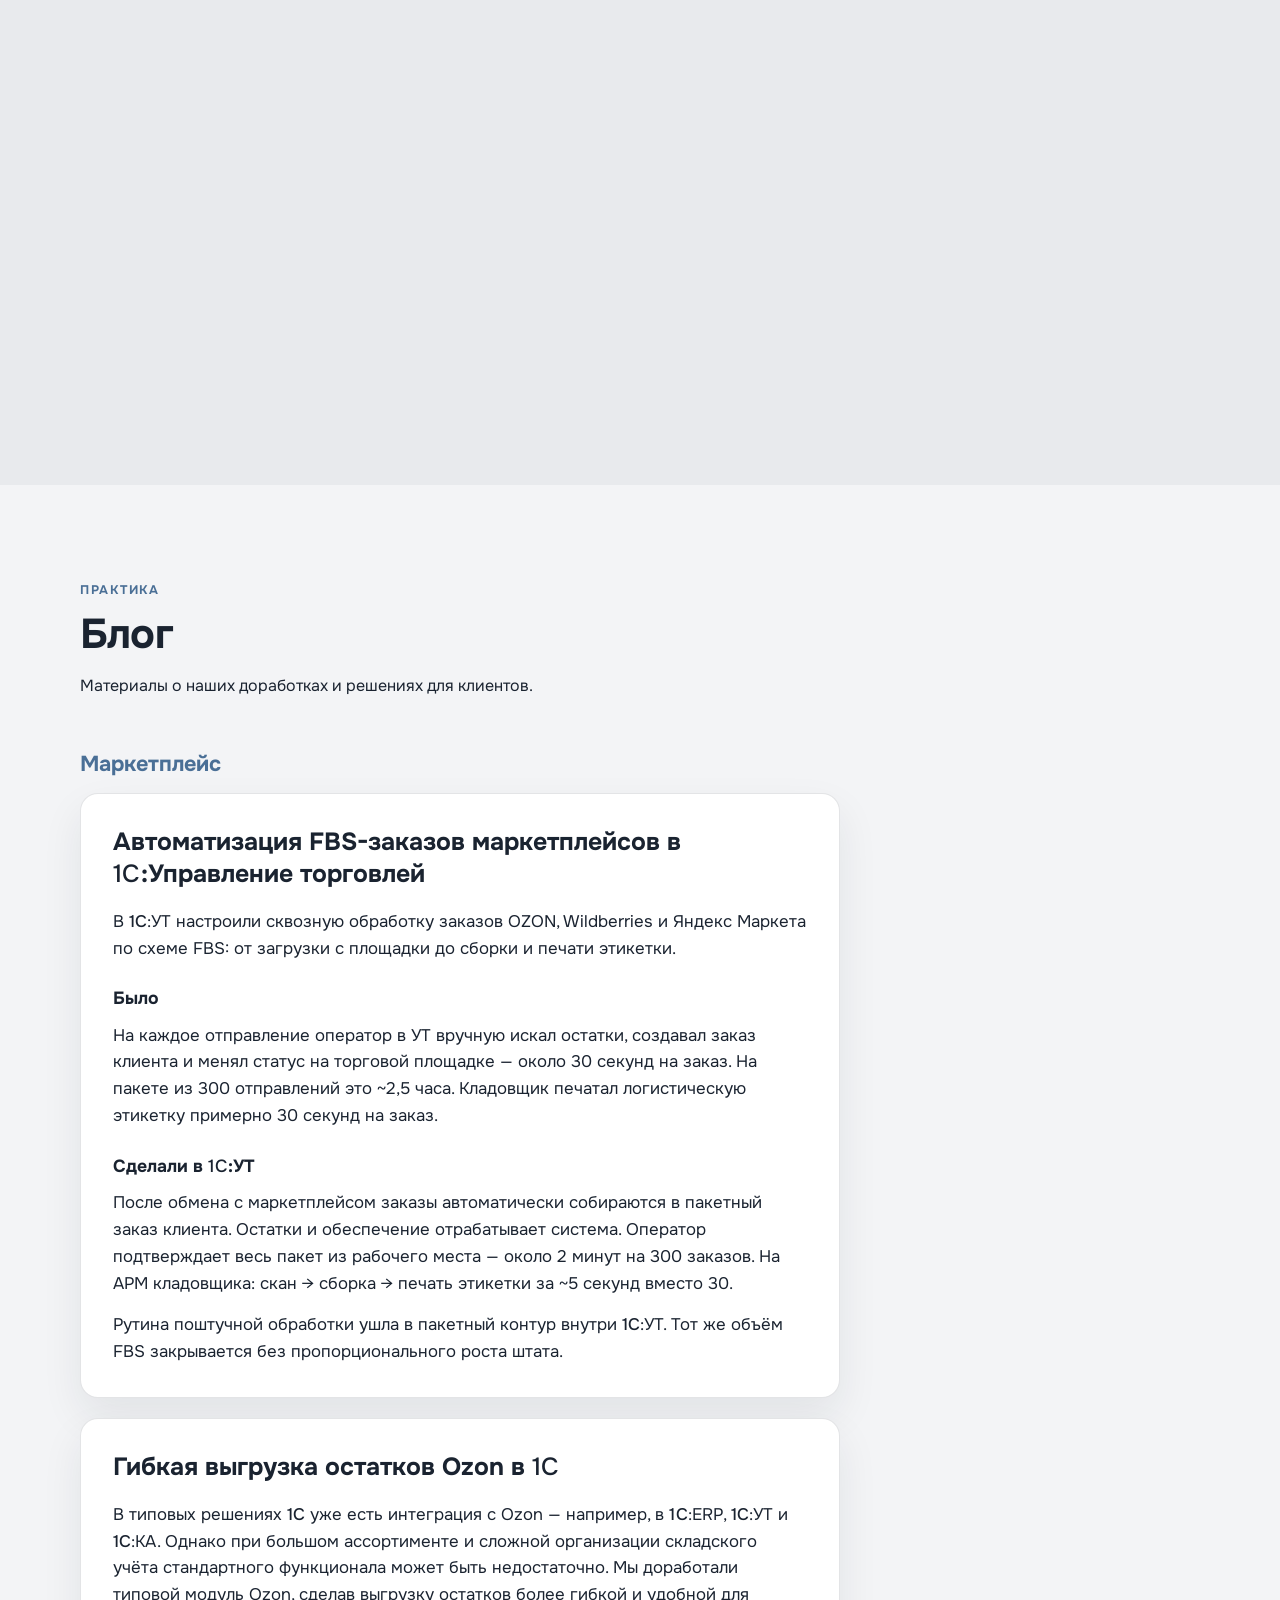
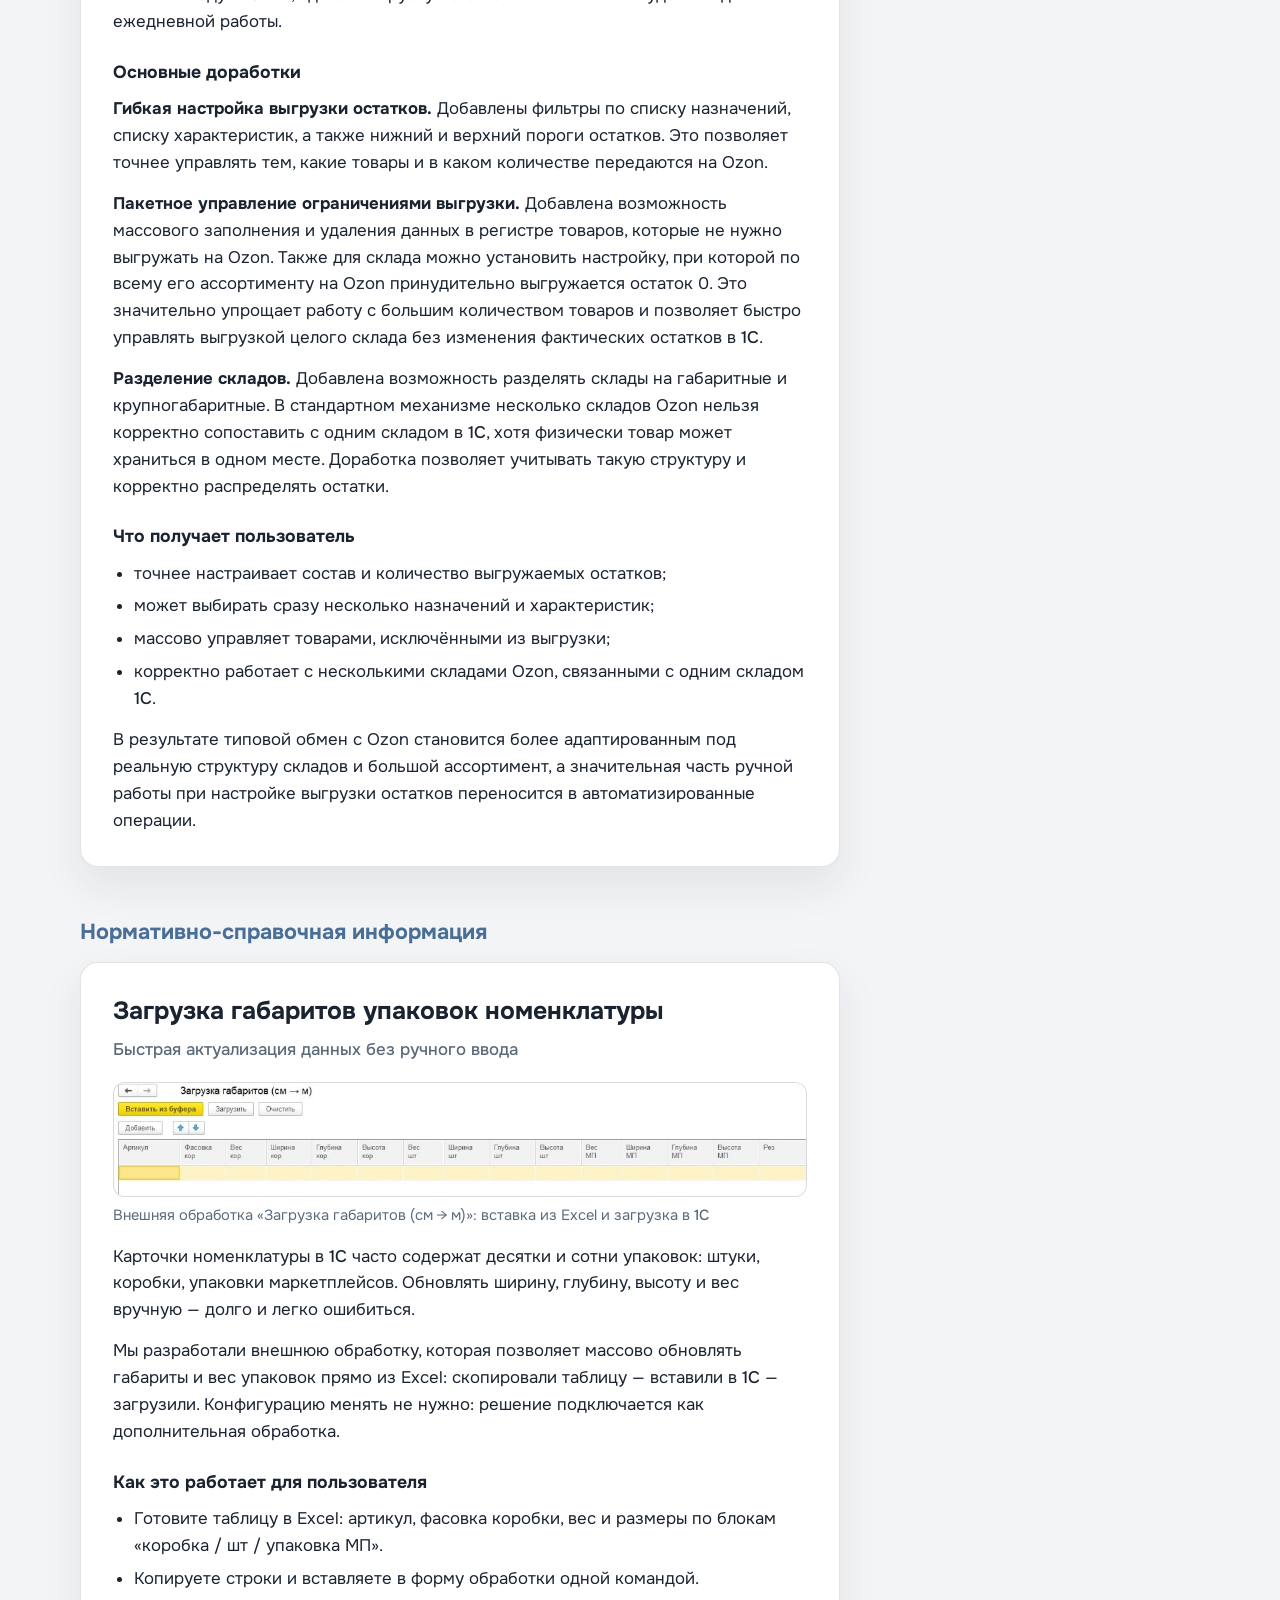
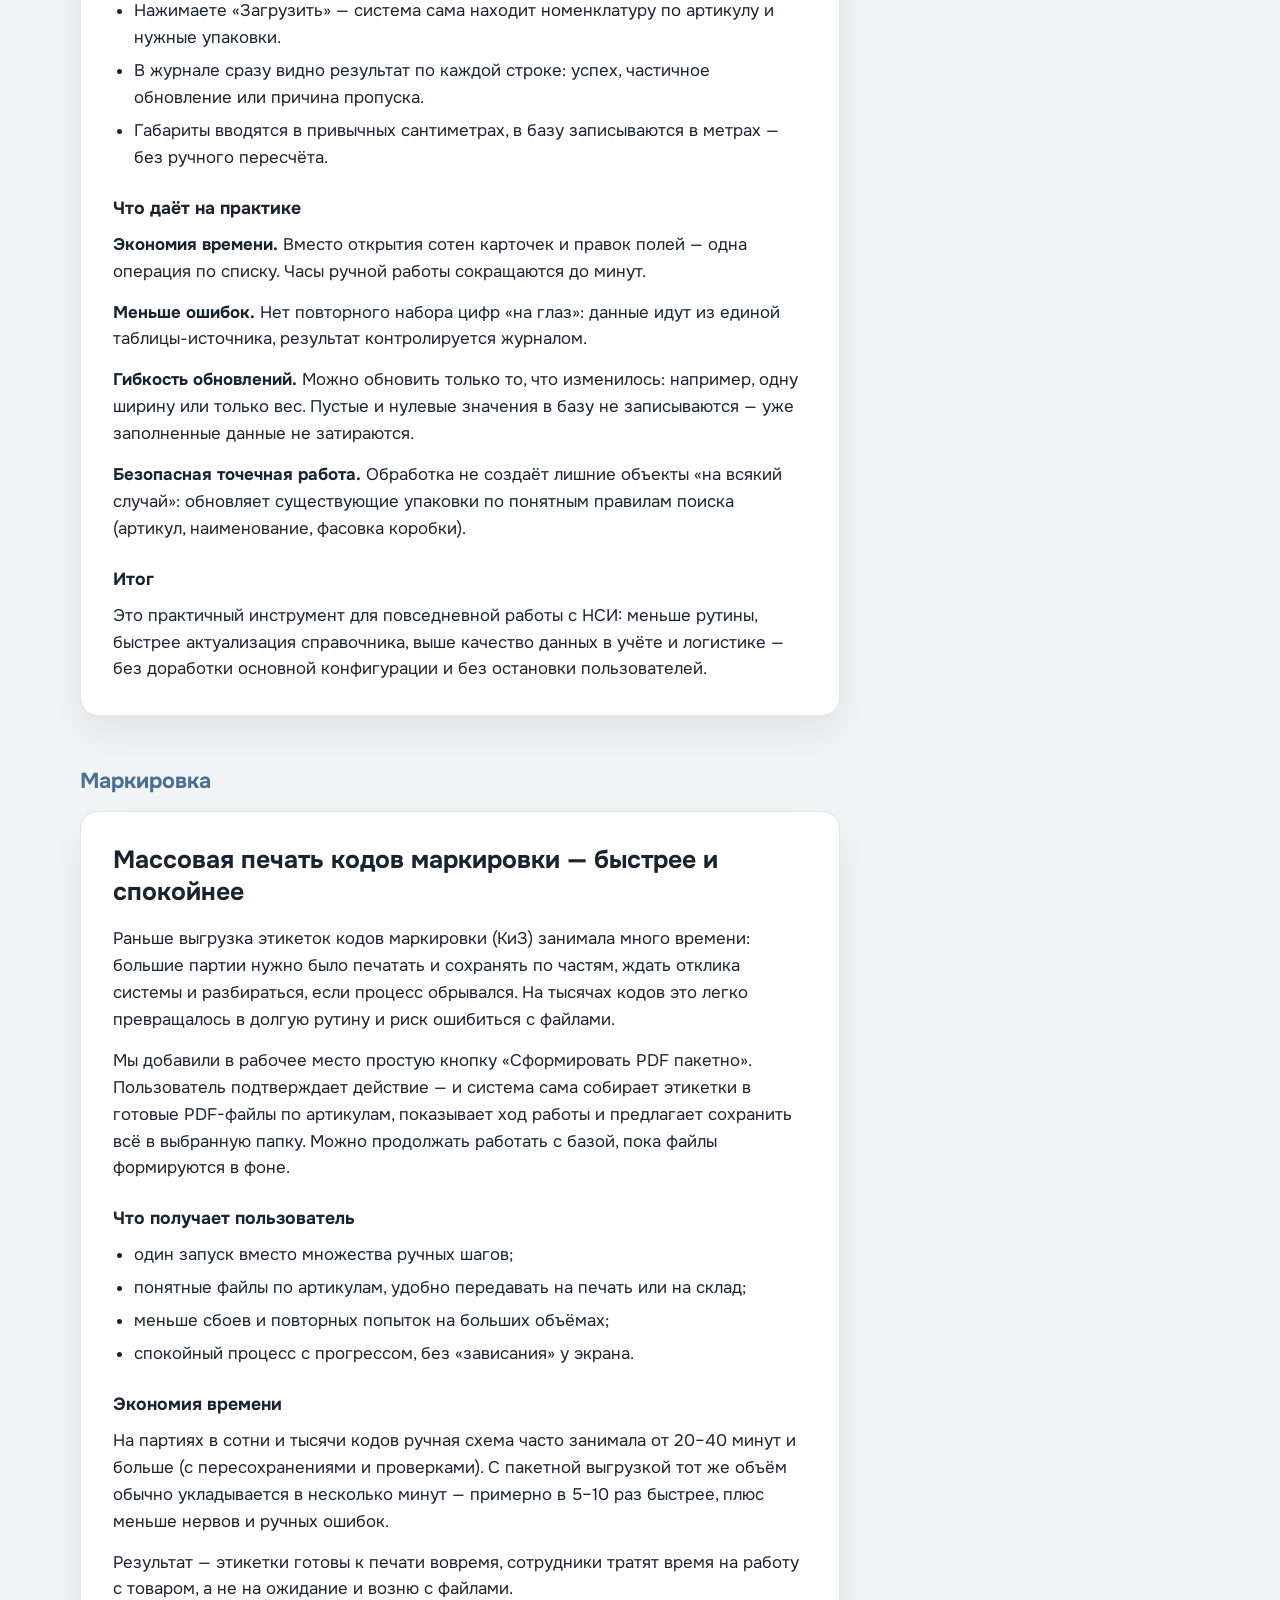
==== commit 482134c4: "Restore the first KPI plan correction screenshot alongside the updated table image." ====
--- a/index.html
+++ b/index.html
@@ -780,6 +780,10 @@
                 <p>Когда бизнес корректирует планы, важно не просто «переписать цифры», а понять, как это влияет на результат. Раньше менеджер мог менять доход и себестоимость, а картину прибыльности собирать уже потом — в отчётах, таблицах, переписке.</p>
                 <p>Мы превратили заявку «Корректировка планов KPI» в инструмент управленческого решения. Система помогает выбрать корректный период, подтягивает нужные параметры плана и при изменении сумм сразу пересчитывает итоги. Отдельной строкой показывается маржинальность — сколько остаётся после расходов относительно выручки. Видно не только «сколько добавили к плану», но и «какой станет маржа».</p>
                 <figure class="blog-figure">
+                  <img src="assets/images/blog/kpi-plan-correction-setup.jpg" alt="Административная заявка: вкладка настройки корректировки планов KPI с параметрами периода и отборами" width="1200" height="675" loading="lazy" />
+                  <figcaption>Настройка корректировки: модель бюджетирования, сценарий, период и аналитические отборы</figcaption>
+                </figure>
+                <figure class="blog-figure">
                   <img src="assets/images/blog/kpi-plan-correction.jpg" alt="Административная заявка: таблица корректировки планов KPI с доходами, себестоимостью и маржинальностью" width="1200" height="675" loading="lazy" />
                   <figcaption>Корректировка планов KPI: доходы, себестоимость и маржинальность по направлениям в одной форме</figcaption>
                 </figure>
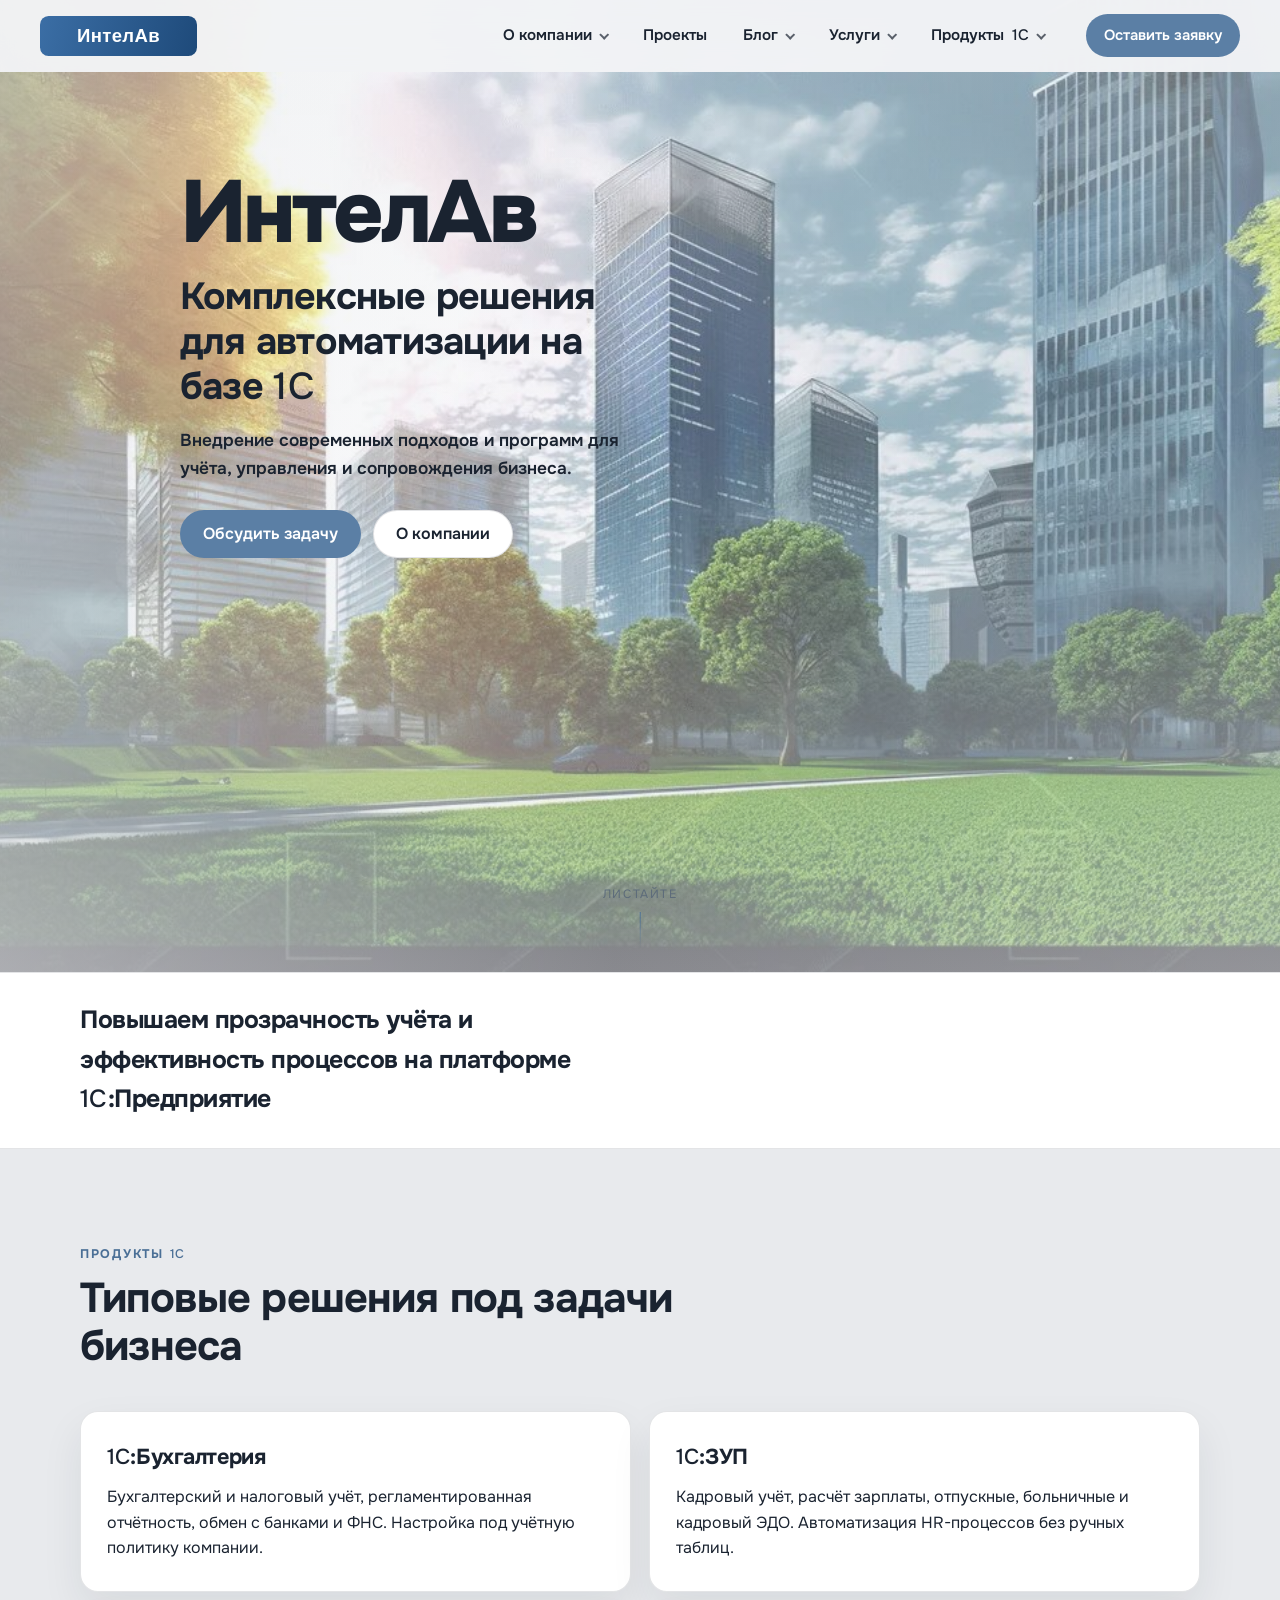
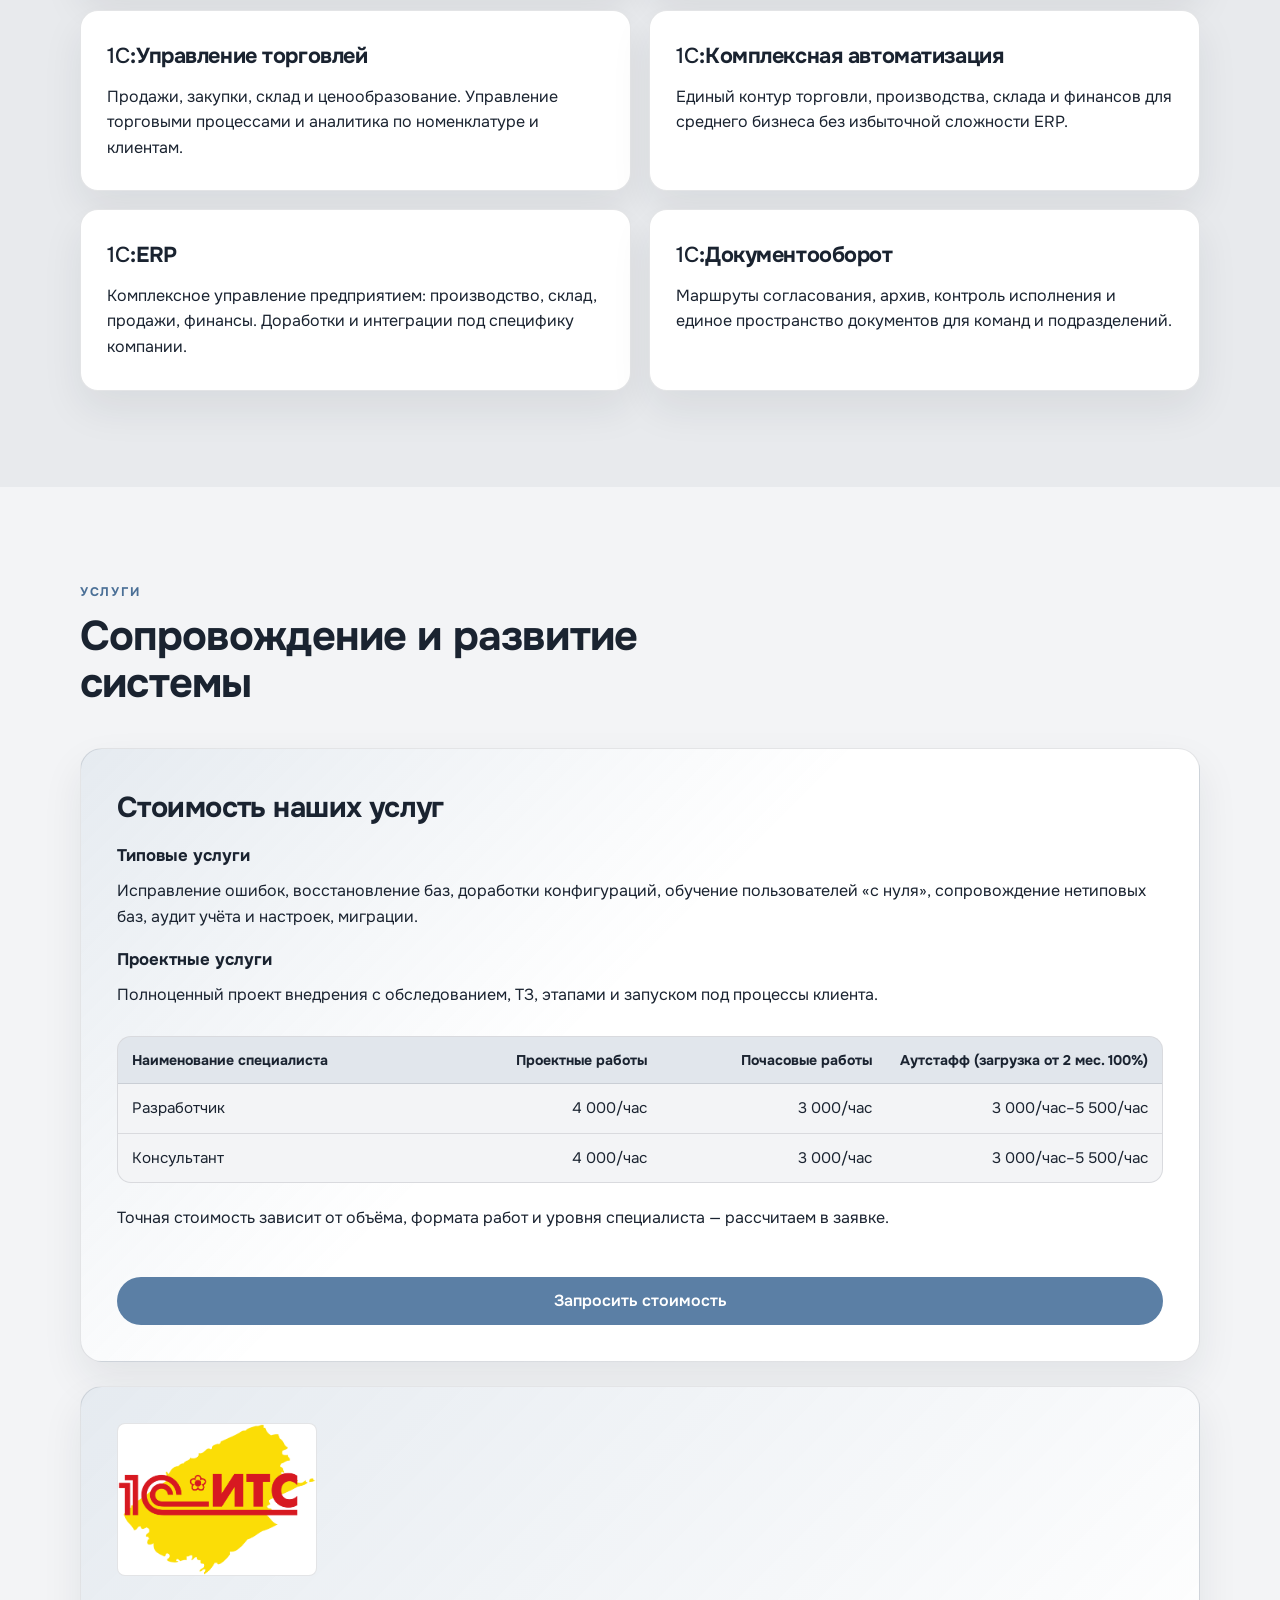
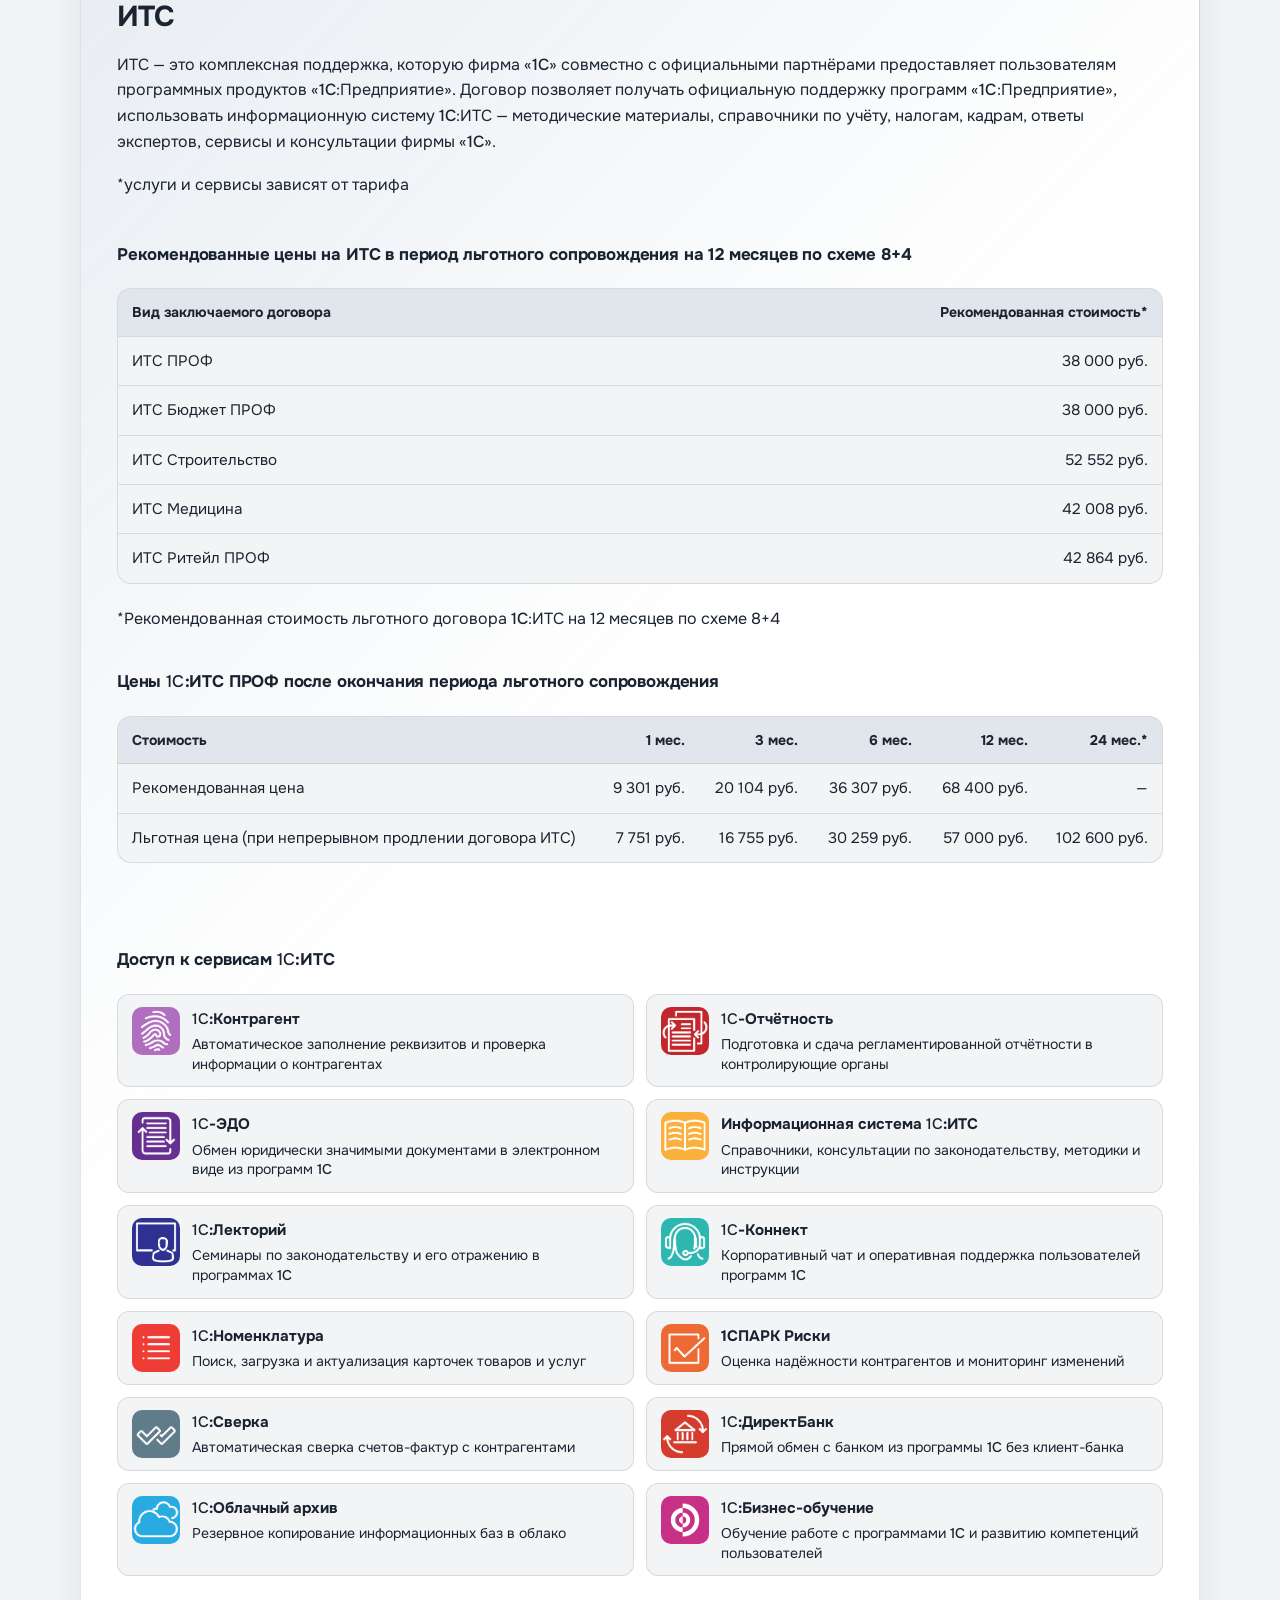
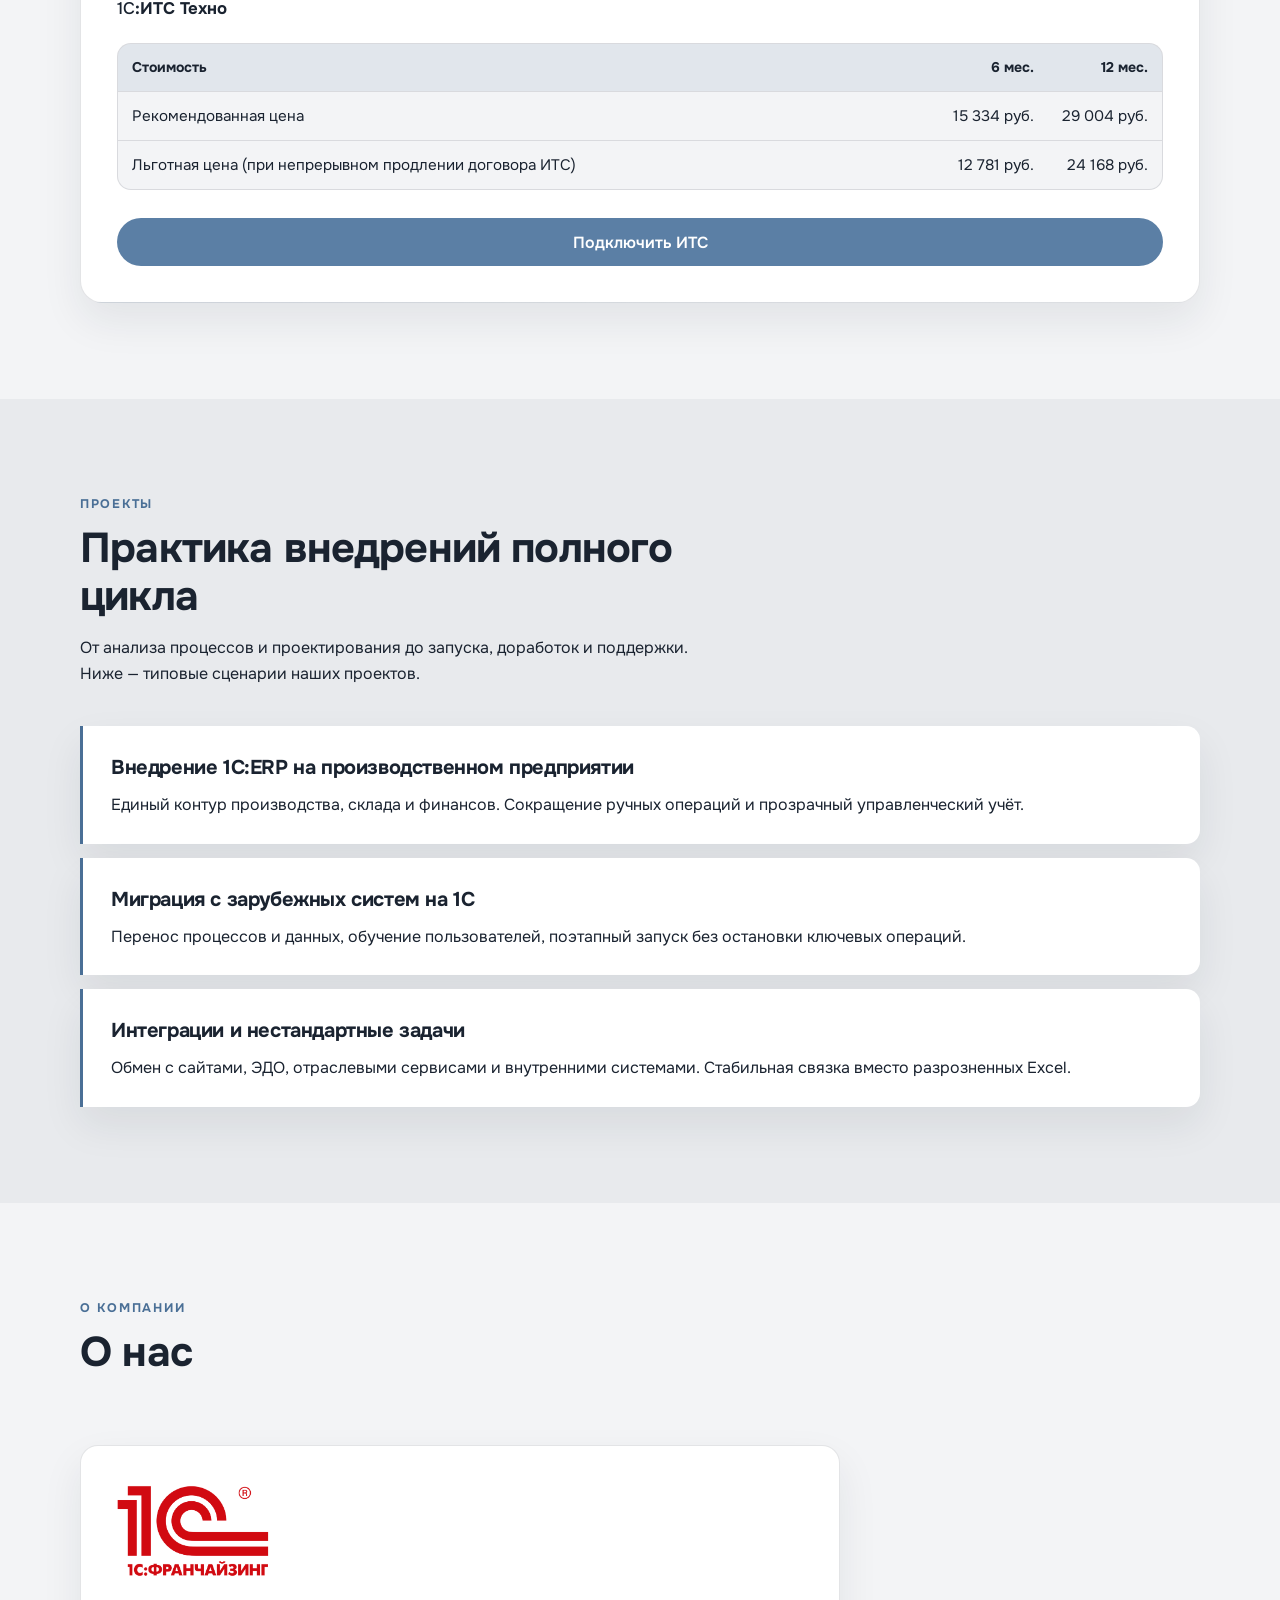
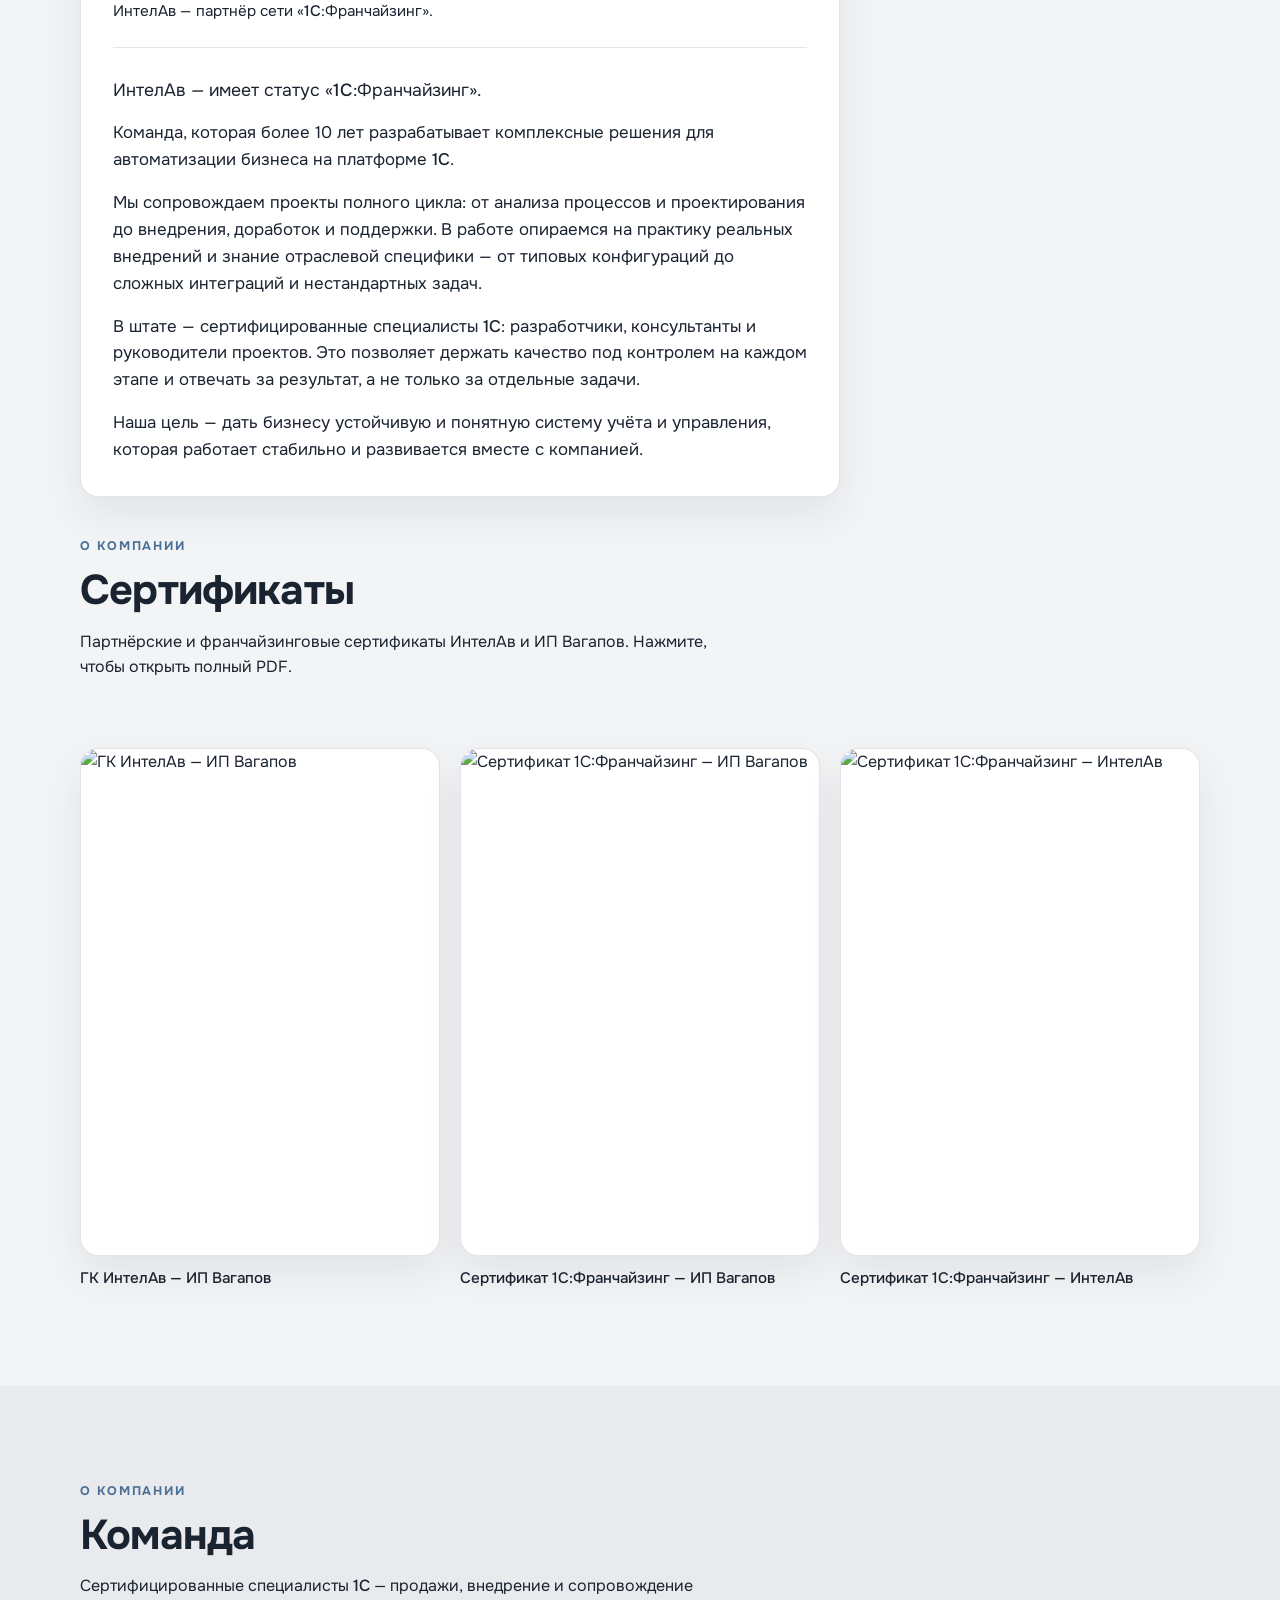
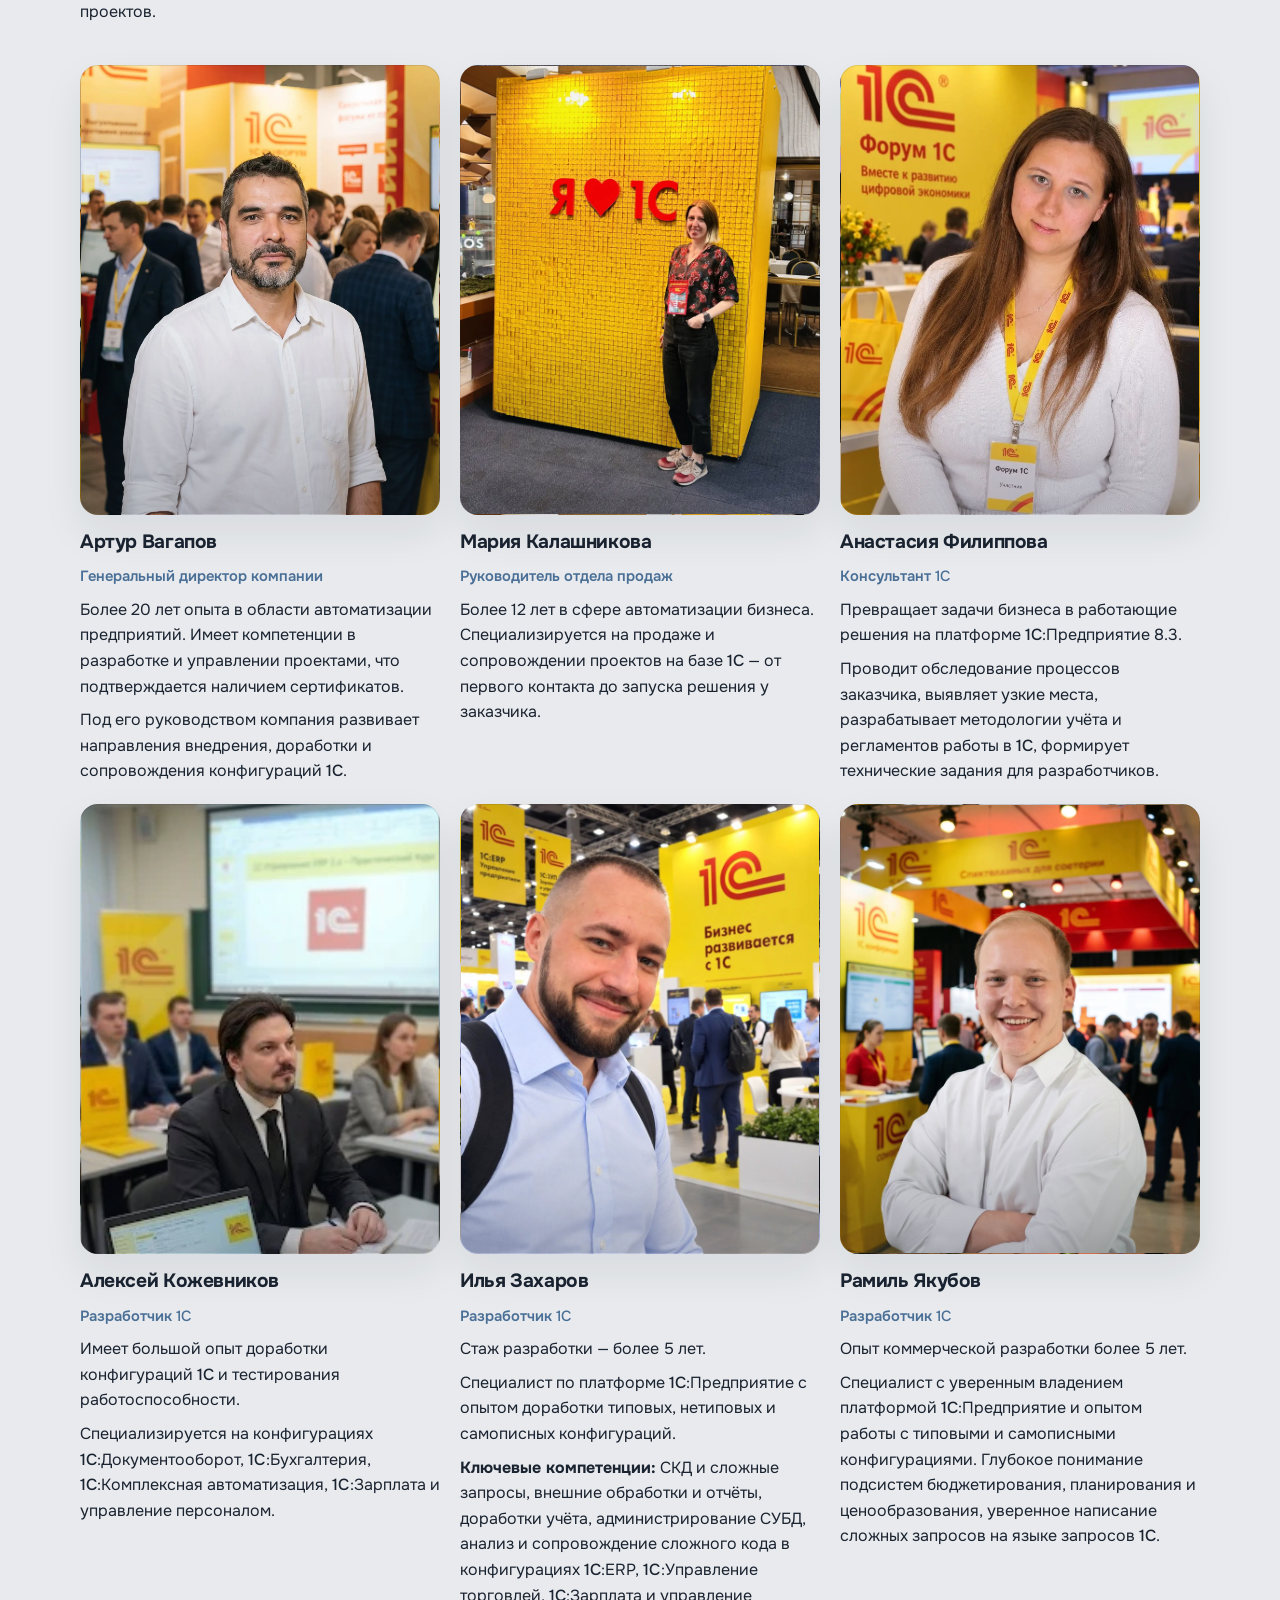
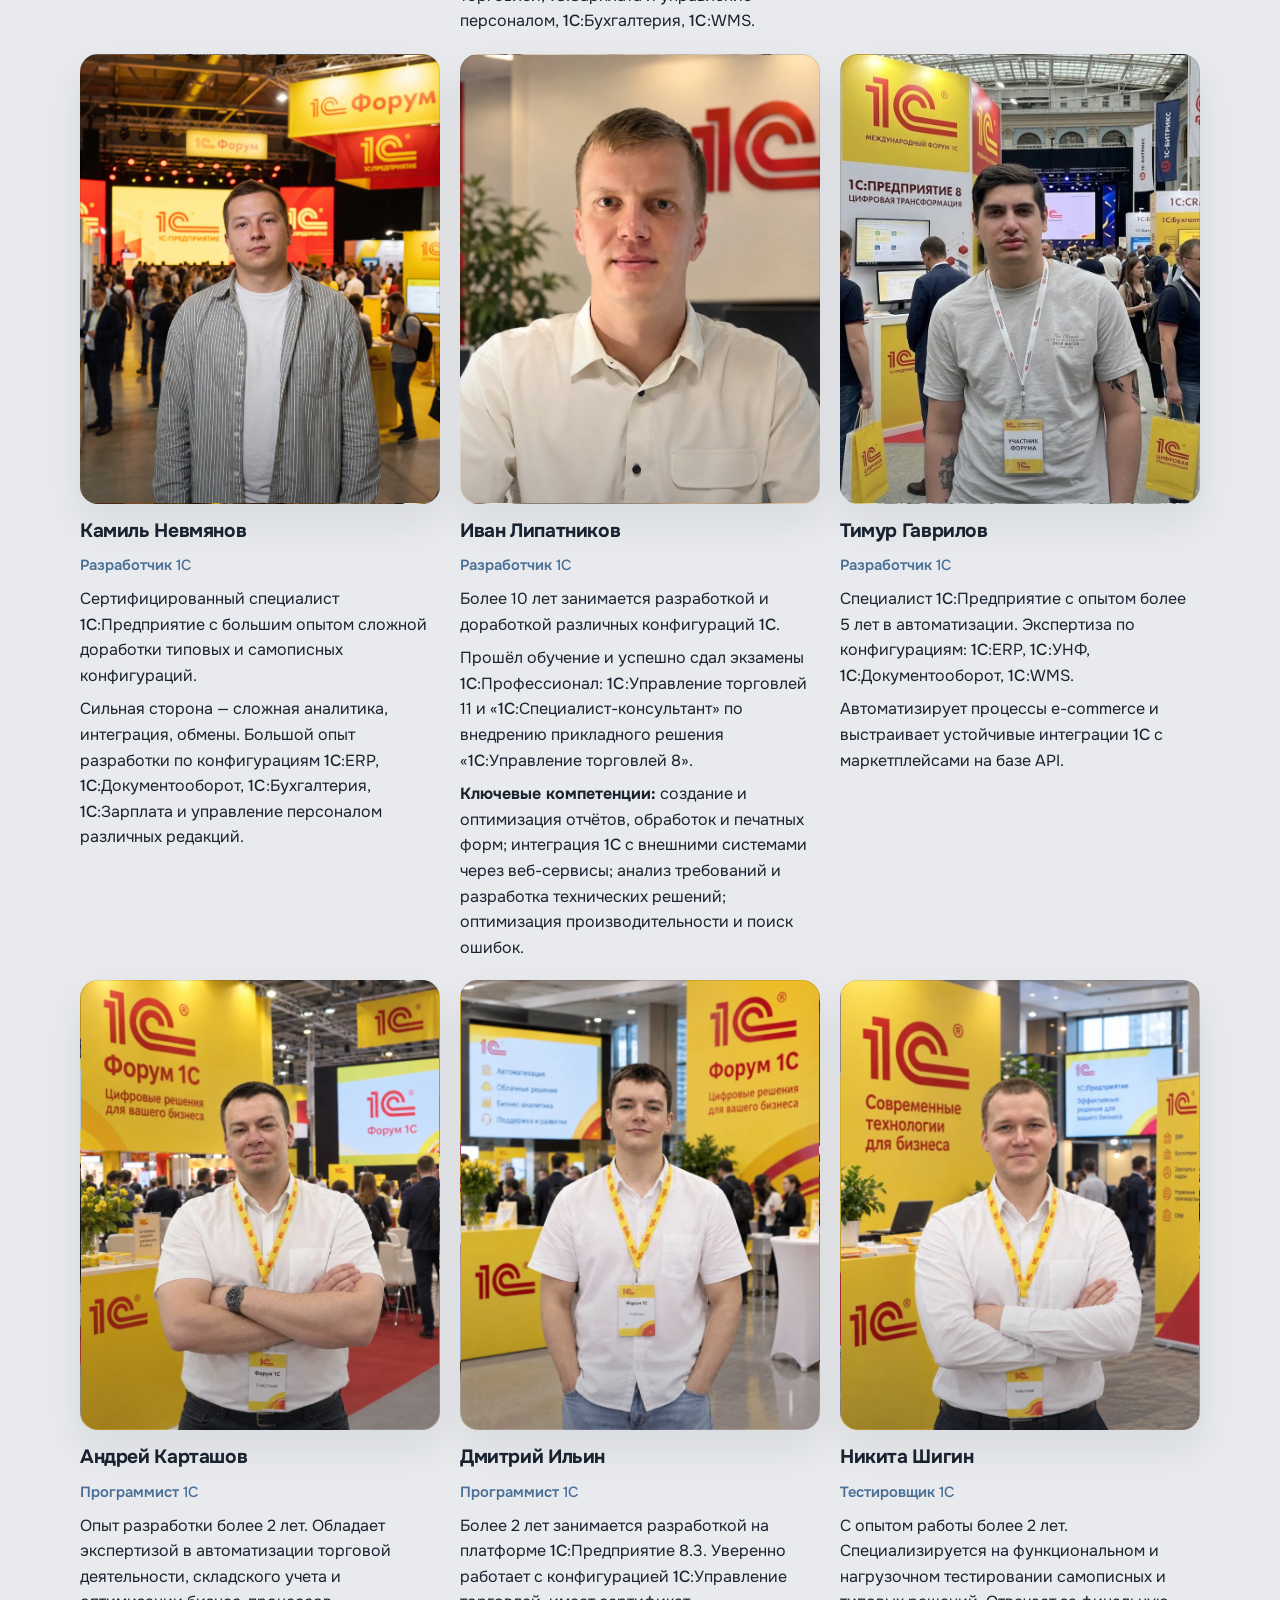
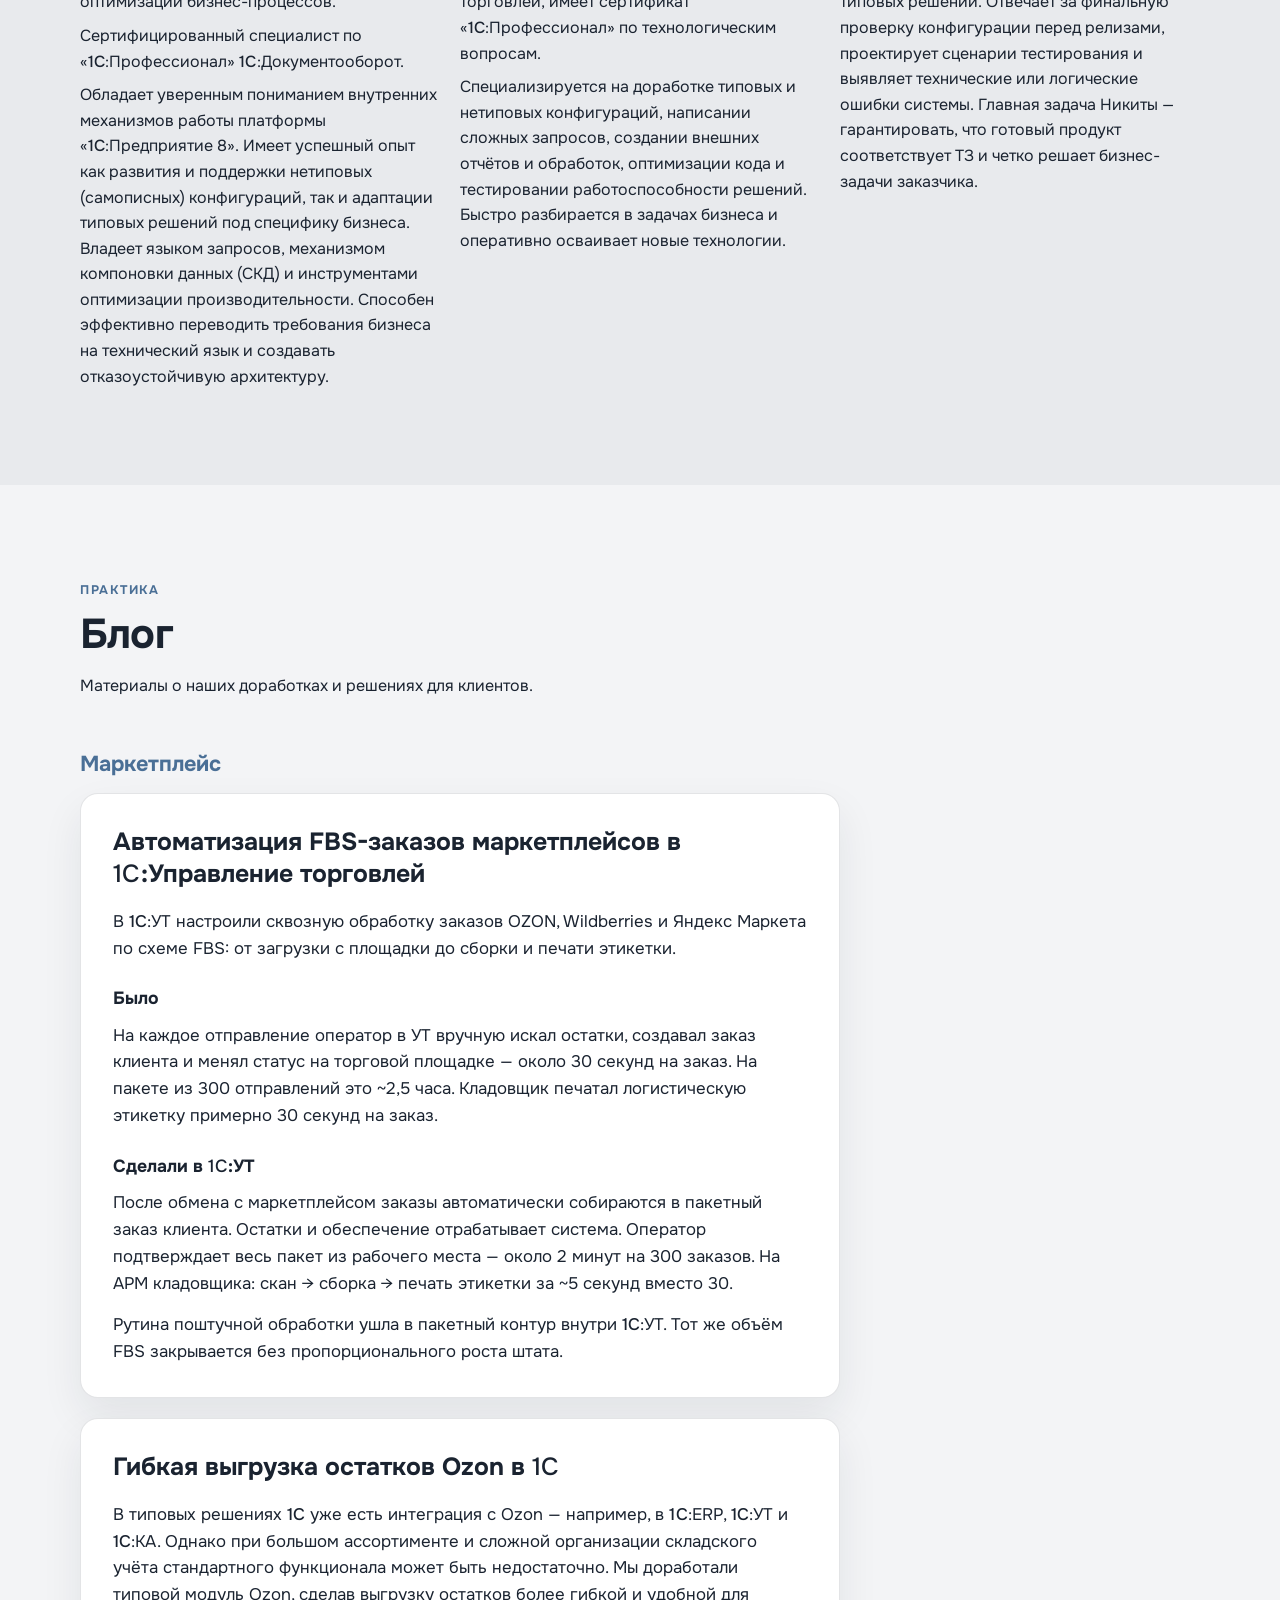
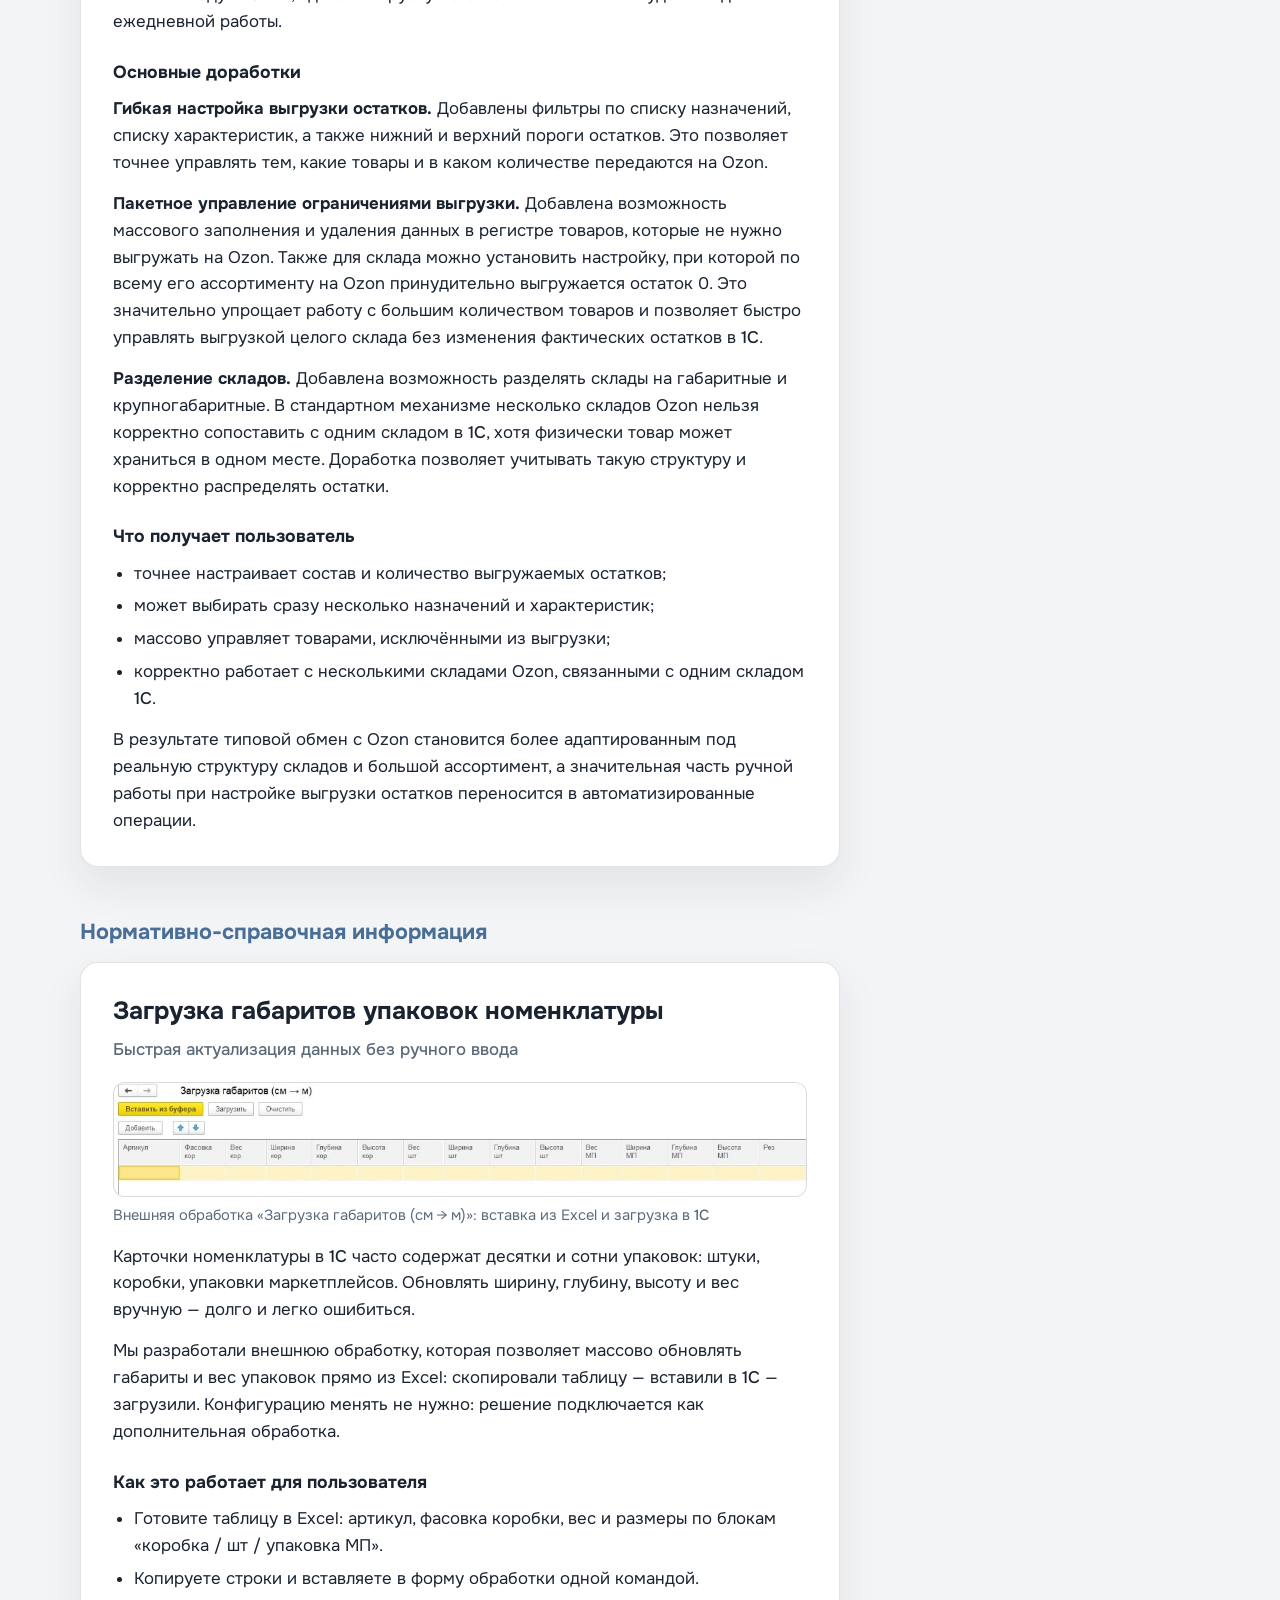
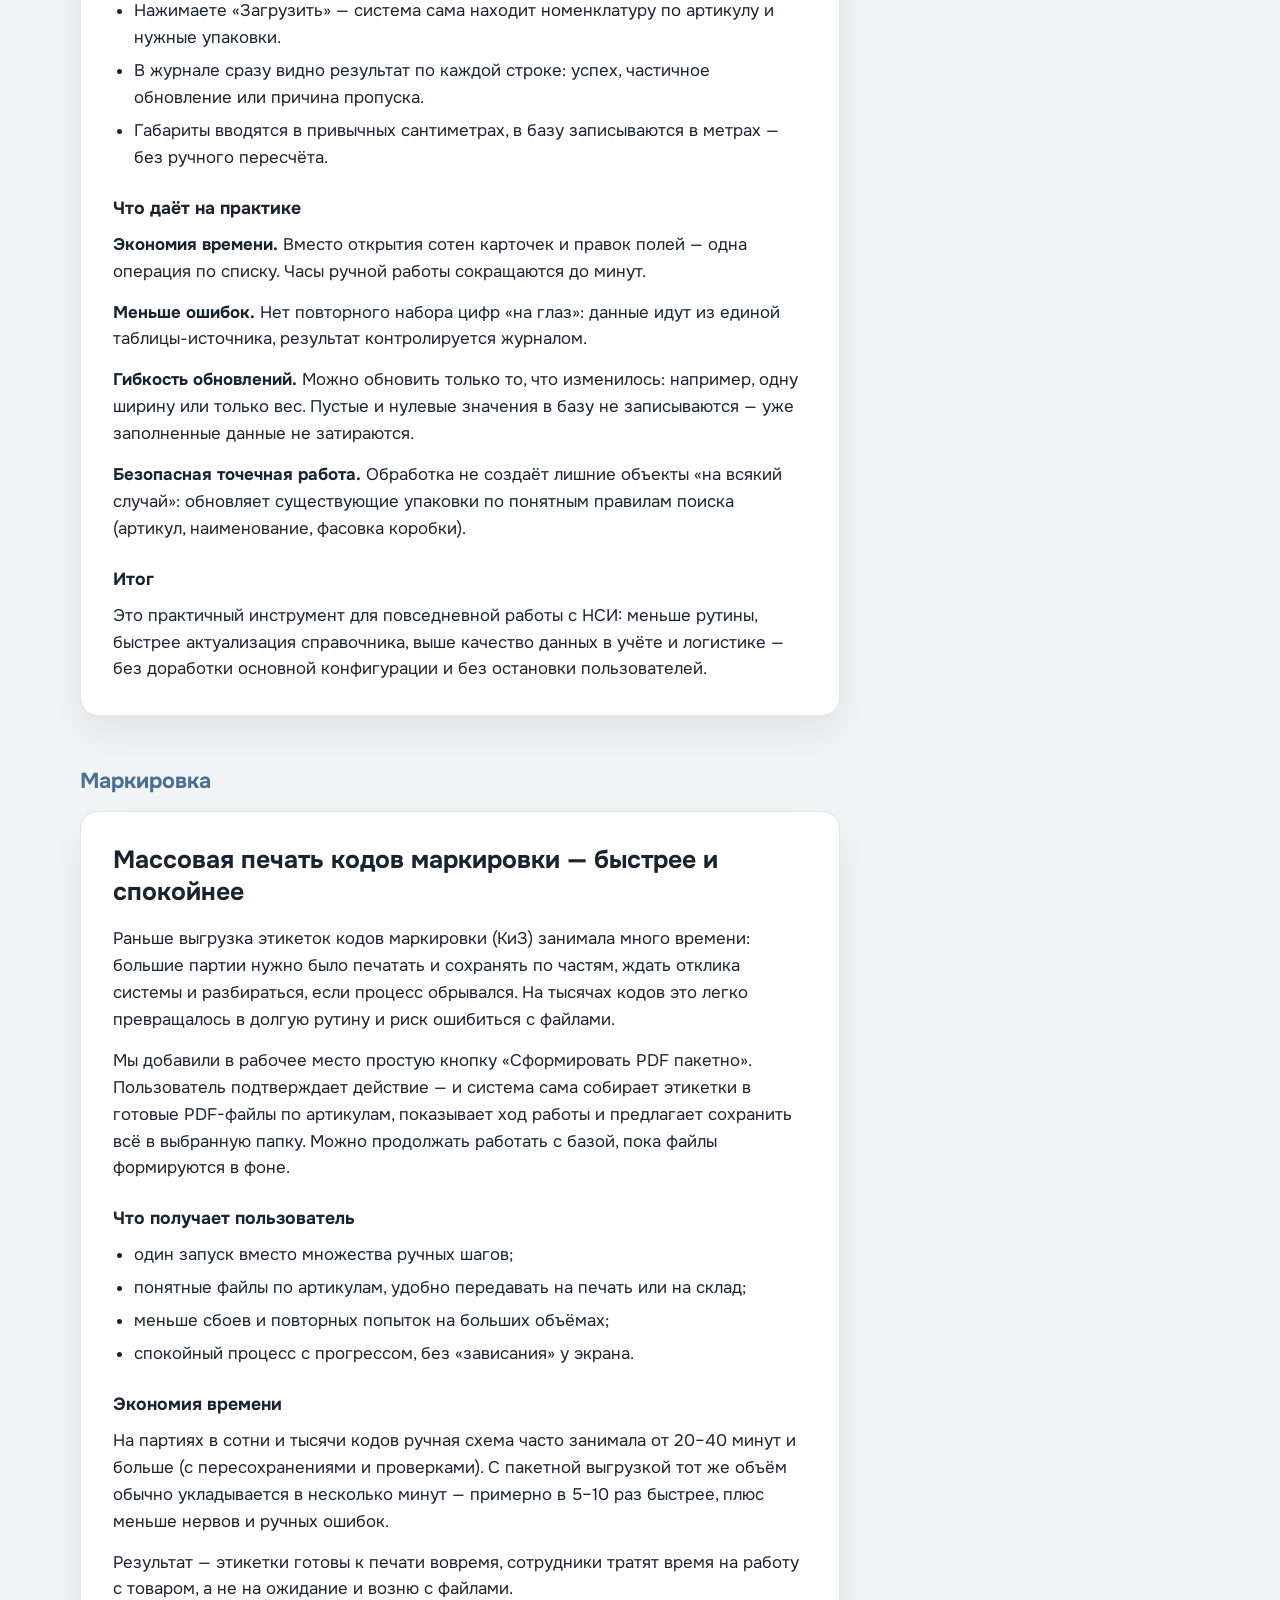
==== commit 5e17d370: "Add Ilya Zakharov team photo to the team section." ====
--- a/index.html
+++ b/index.html
@@ -8,7 +8,7 @@
   <link rel="preconnect" href="https://fonts.googleapis.com" />
   <link rel="preconnect" href="https://fonts.gstatic.com" crossorigin />
   <link href="https://fonts.googleapis.com/css2?family=Onest:wght@400;500;600;700;800&display=swap" rel="stylesheet" />
-  <link rel="stylesheet" href="assets/css/styles.css?v=52" />
+  <link rel="stylesheet" href="assets/css/styles.css?v=53" />
   <link rel="icon" href="assets/images/logo-intelav.svg" type="image/svg+xml" />
 </head>
 <body>
@@ -501,7 +501,7 @@
             <p>Специализируется на конфигурациях <span class="mark-1c">1С</span>:Документооборот, <span class="mark-1c">1С</span>:Бухгалтерия, <span class="mark-1c">1С</span>:Комплексная автоматизация, <span class="mark-1c">1С</span>:Зарплата и управление персоналом.</p>
           </article>
           <article class="team-member reveal">
-            <div class="team-photo tone-b" role="img" aria-label="Фото Ильи Захарова"></div>
+            <div class="team-photo team-photo-ilya" role="img" aria-label="Фото Ильи Захарова"></div>
             <h3>Илья Захаров</h3>
             <p class="team-role">Разработчик <span class="mark-1c">1С</span></p>
             <p>Стаж разработки — более 5 лет.</p>
--- a/assets/css/styles.css
+++ b/assets/css/styles.css
@@ -1159,6 +1159,11 @@
   background-position: center 18%;
 }
 
+.team-photo-ilya {
+  background-image: url("../images/team-ilya.jpg");
+  background-position: center 18%;
+}
+
 .team-member h3 {
   margin: 4px 0 0;
   font-size: 1.2rem;
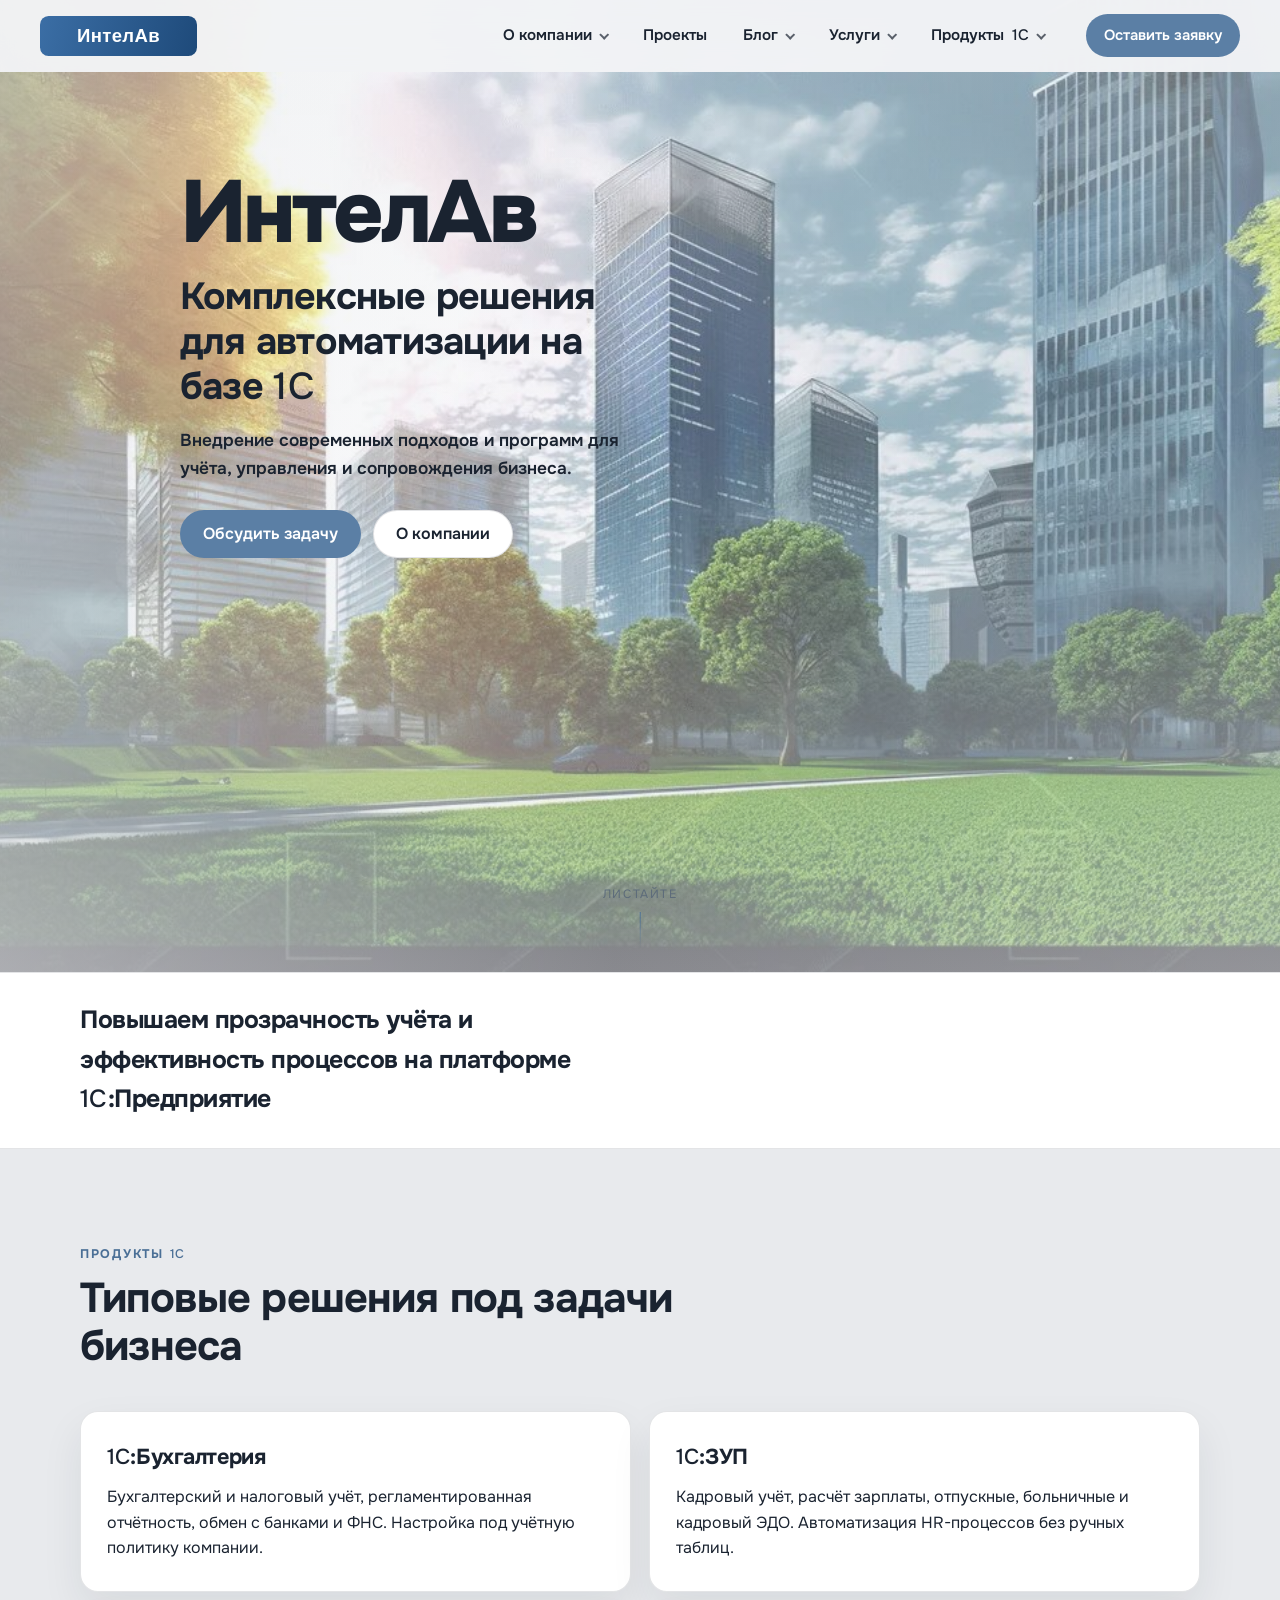
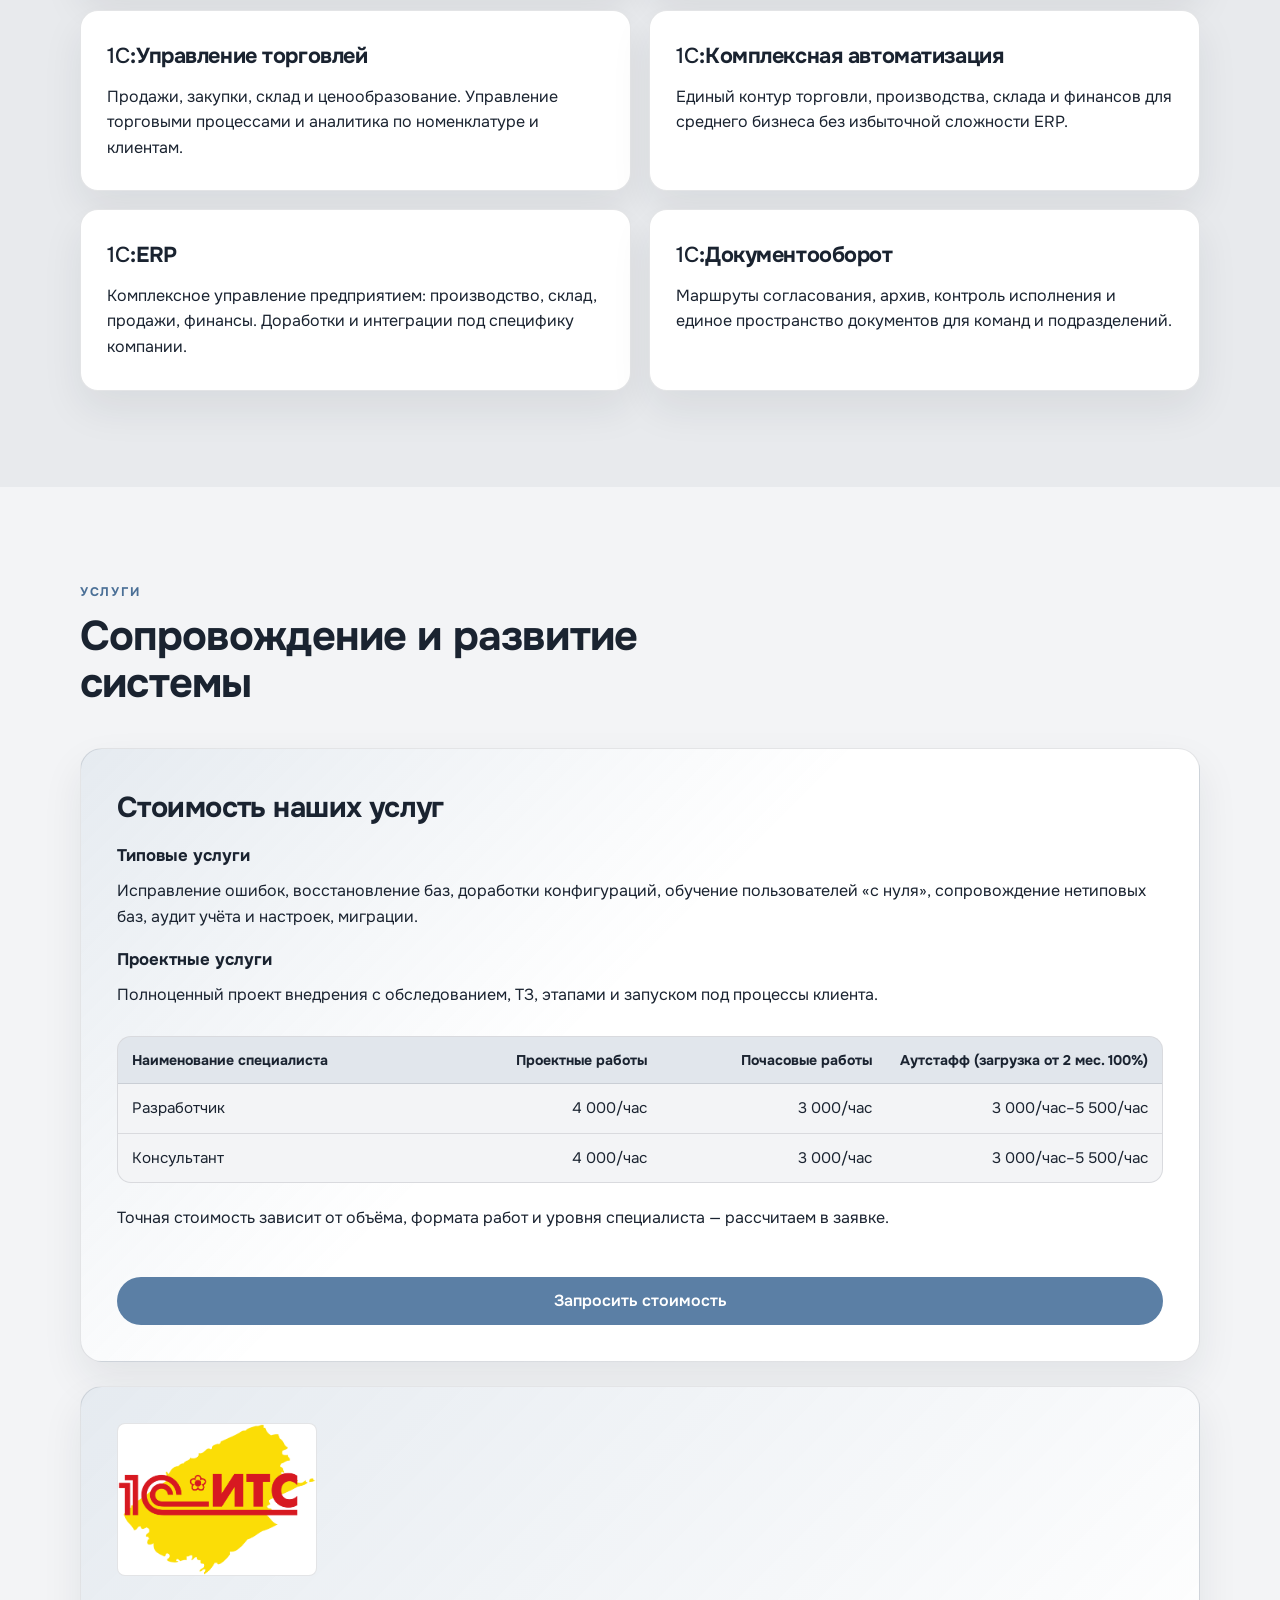
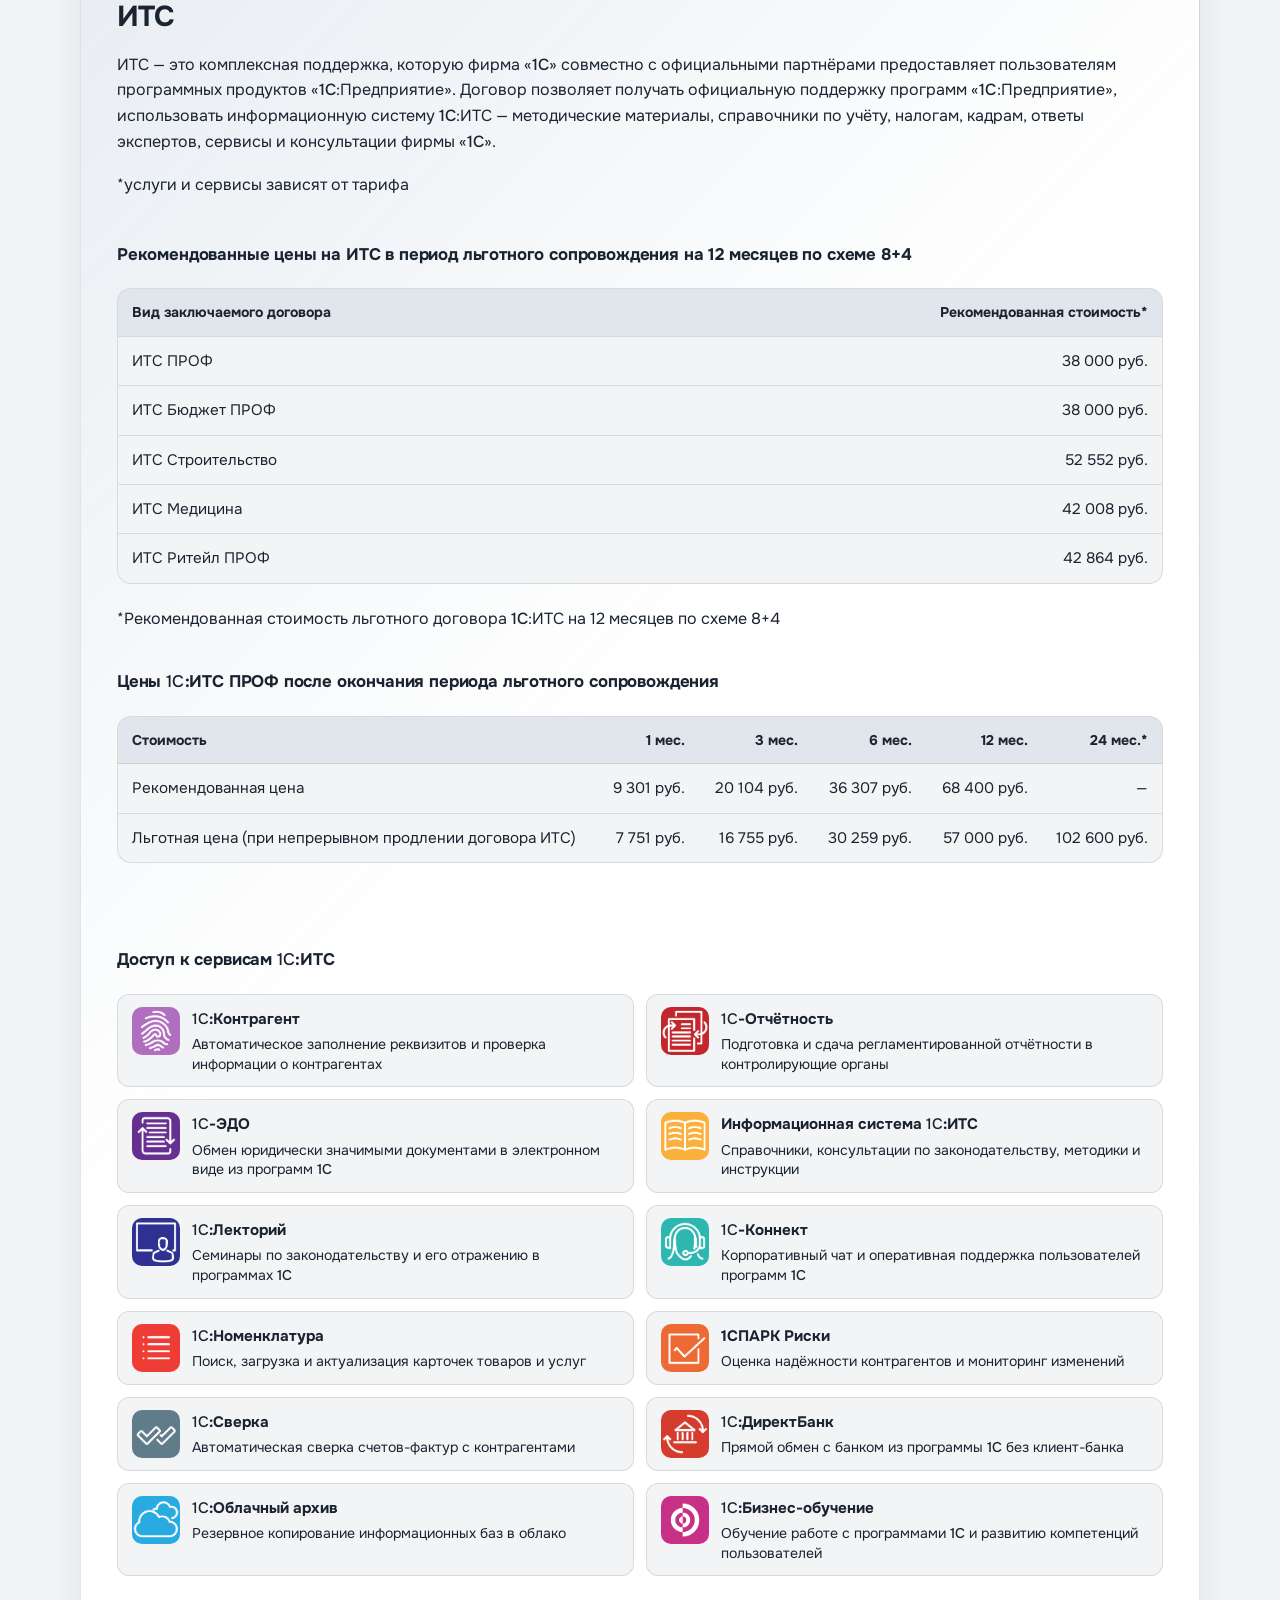
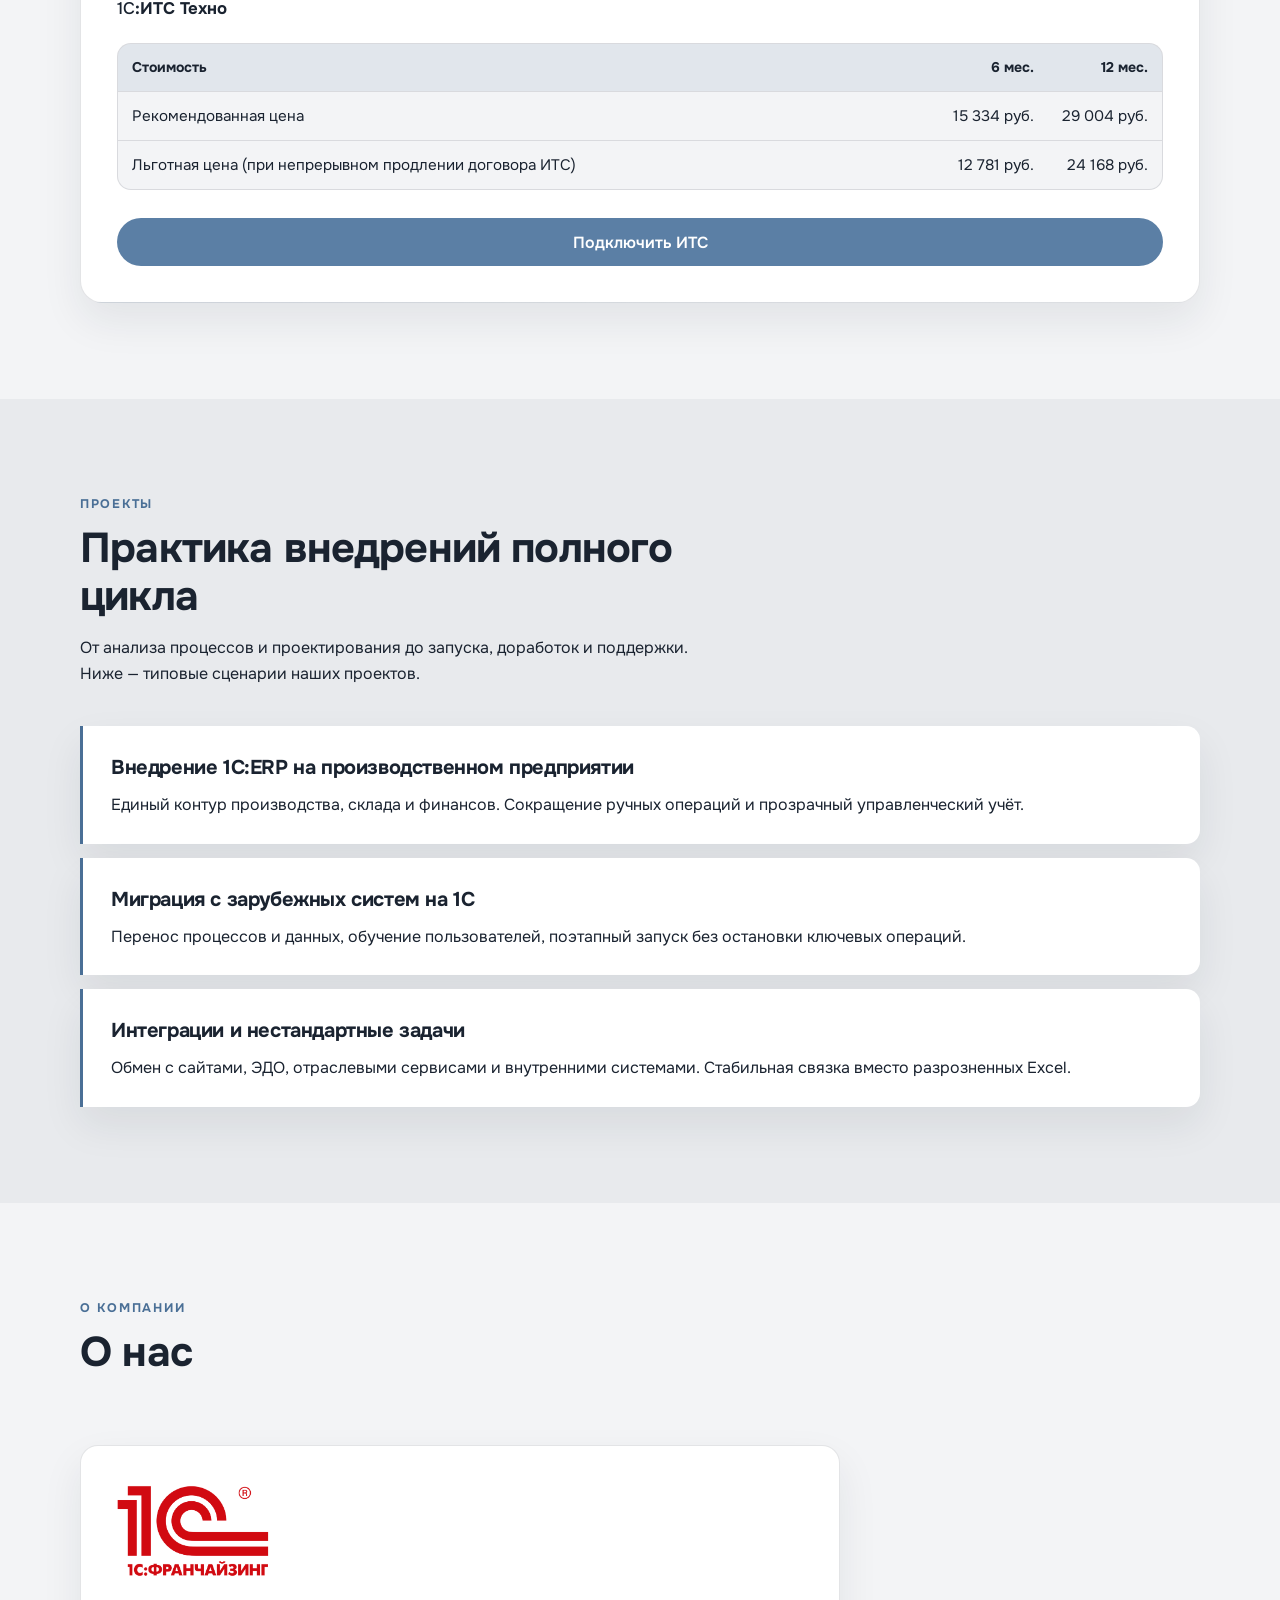
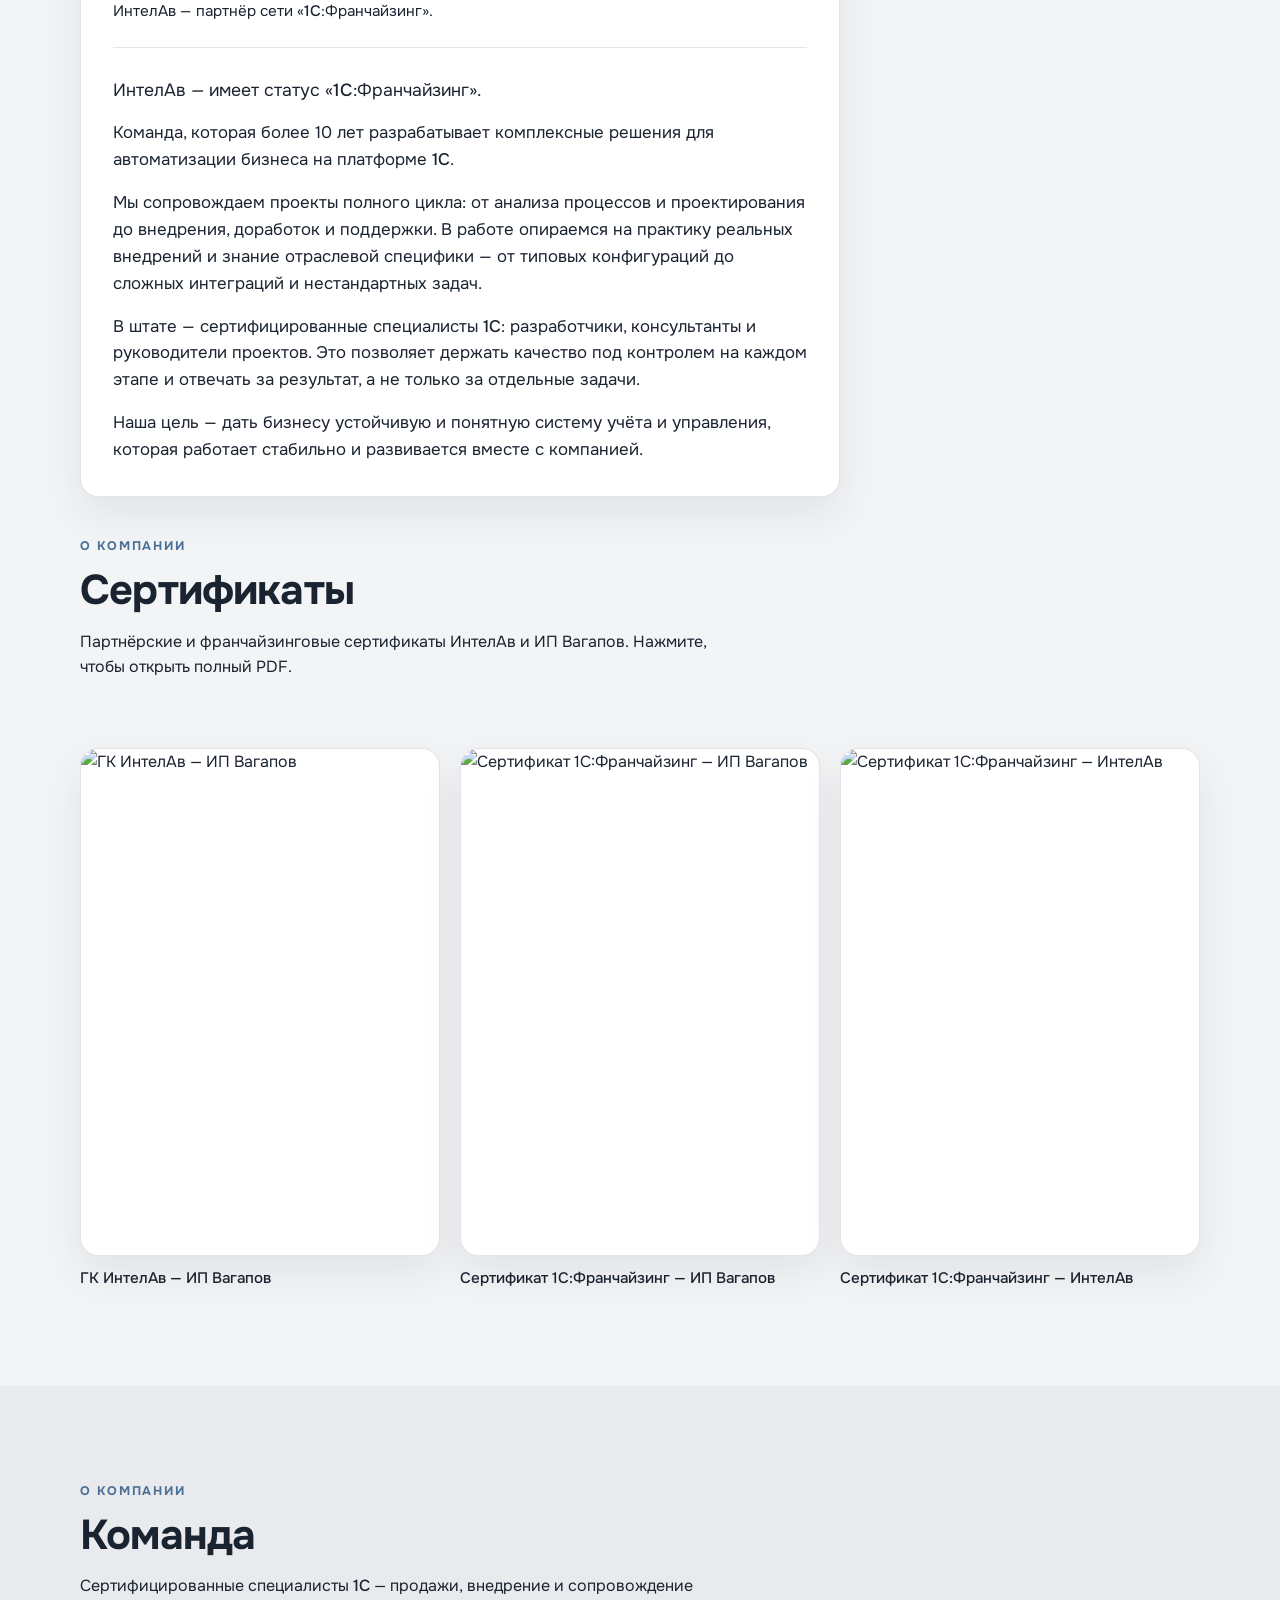
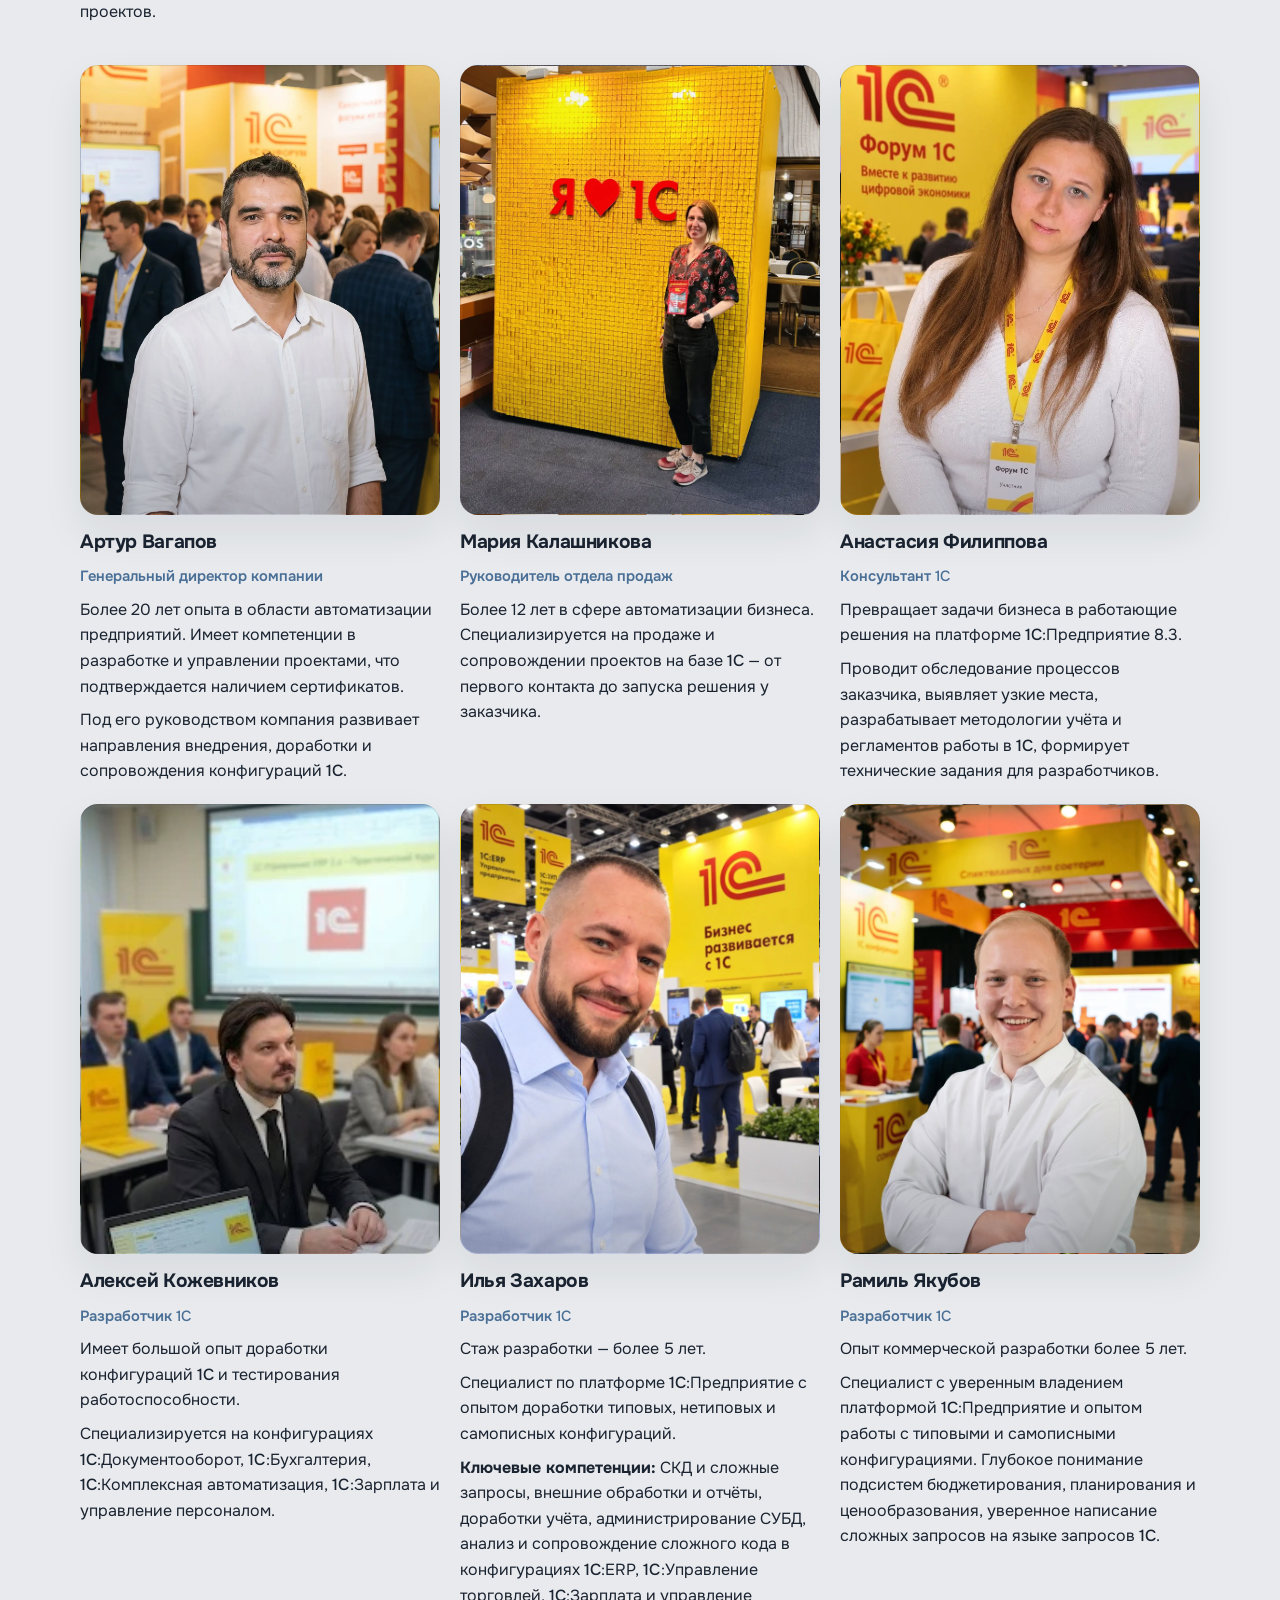
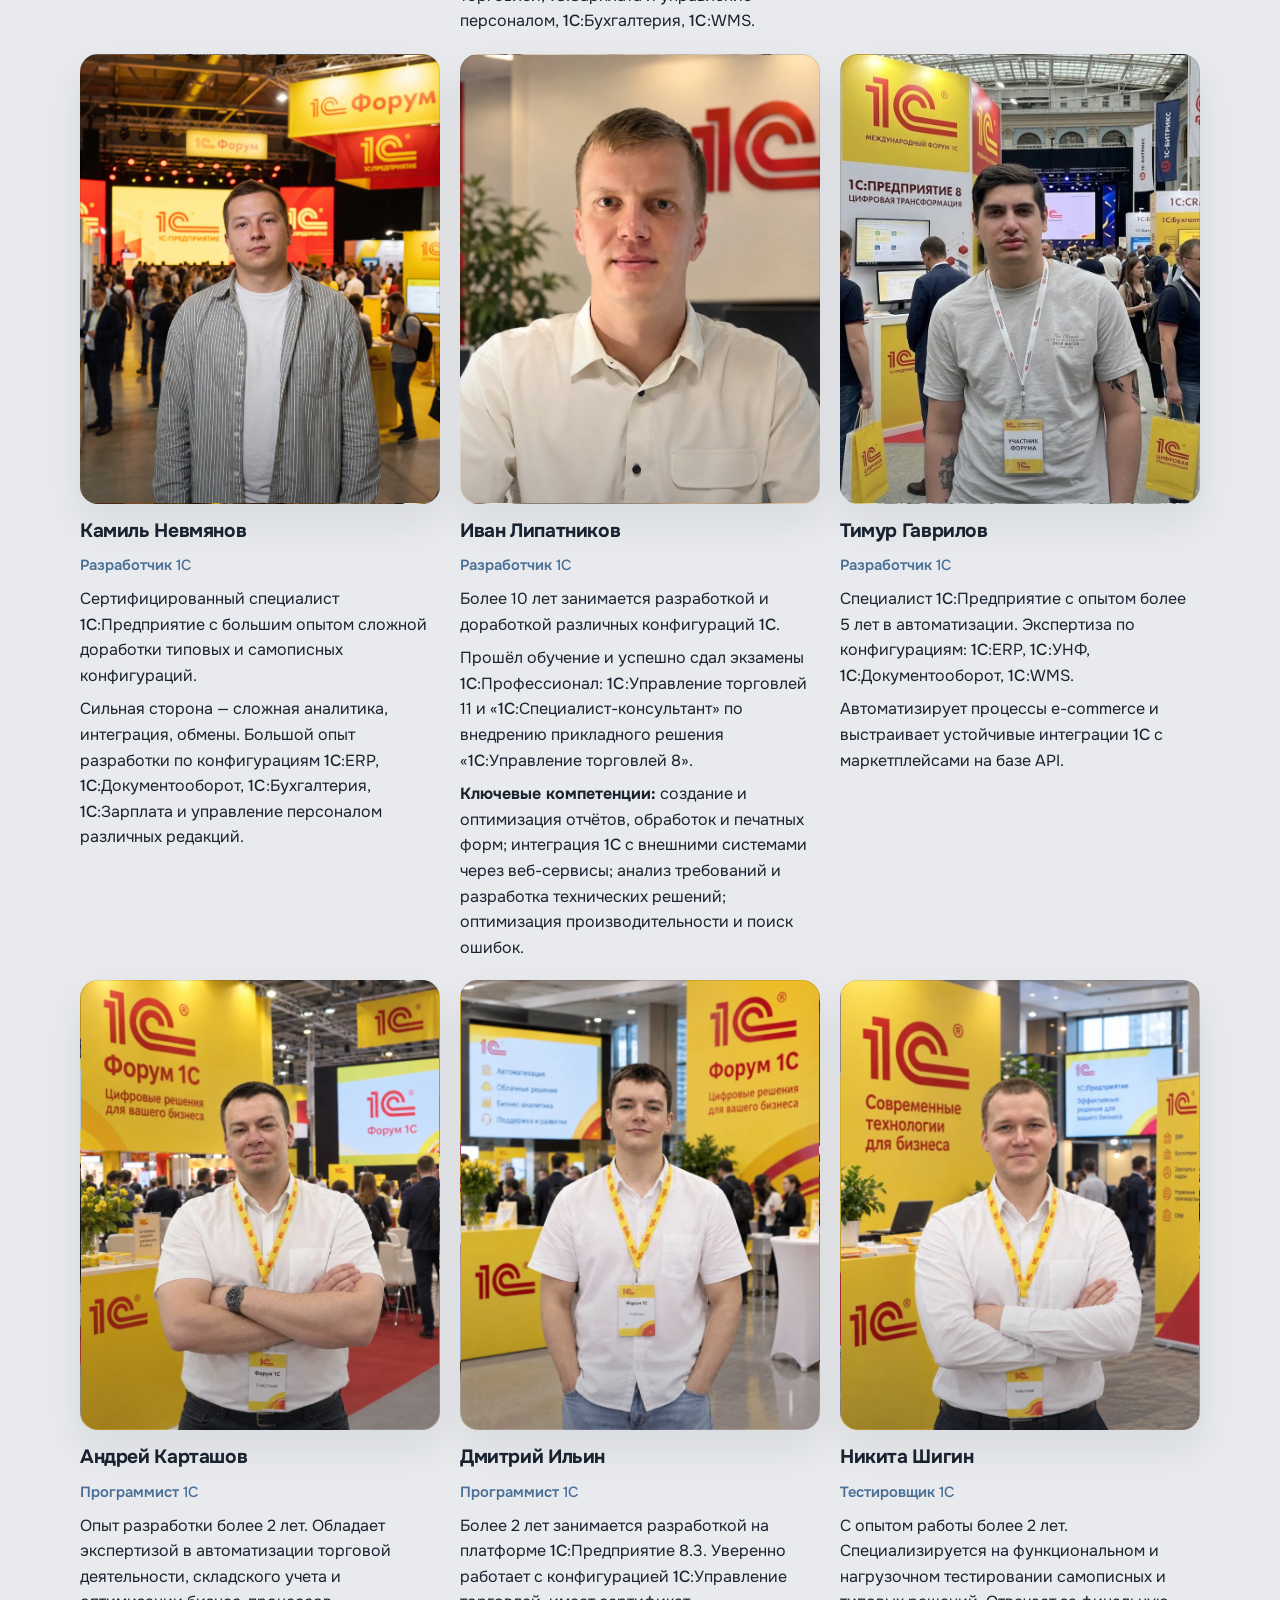
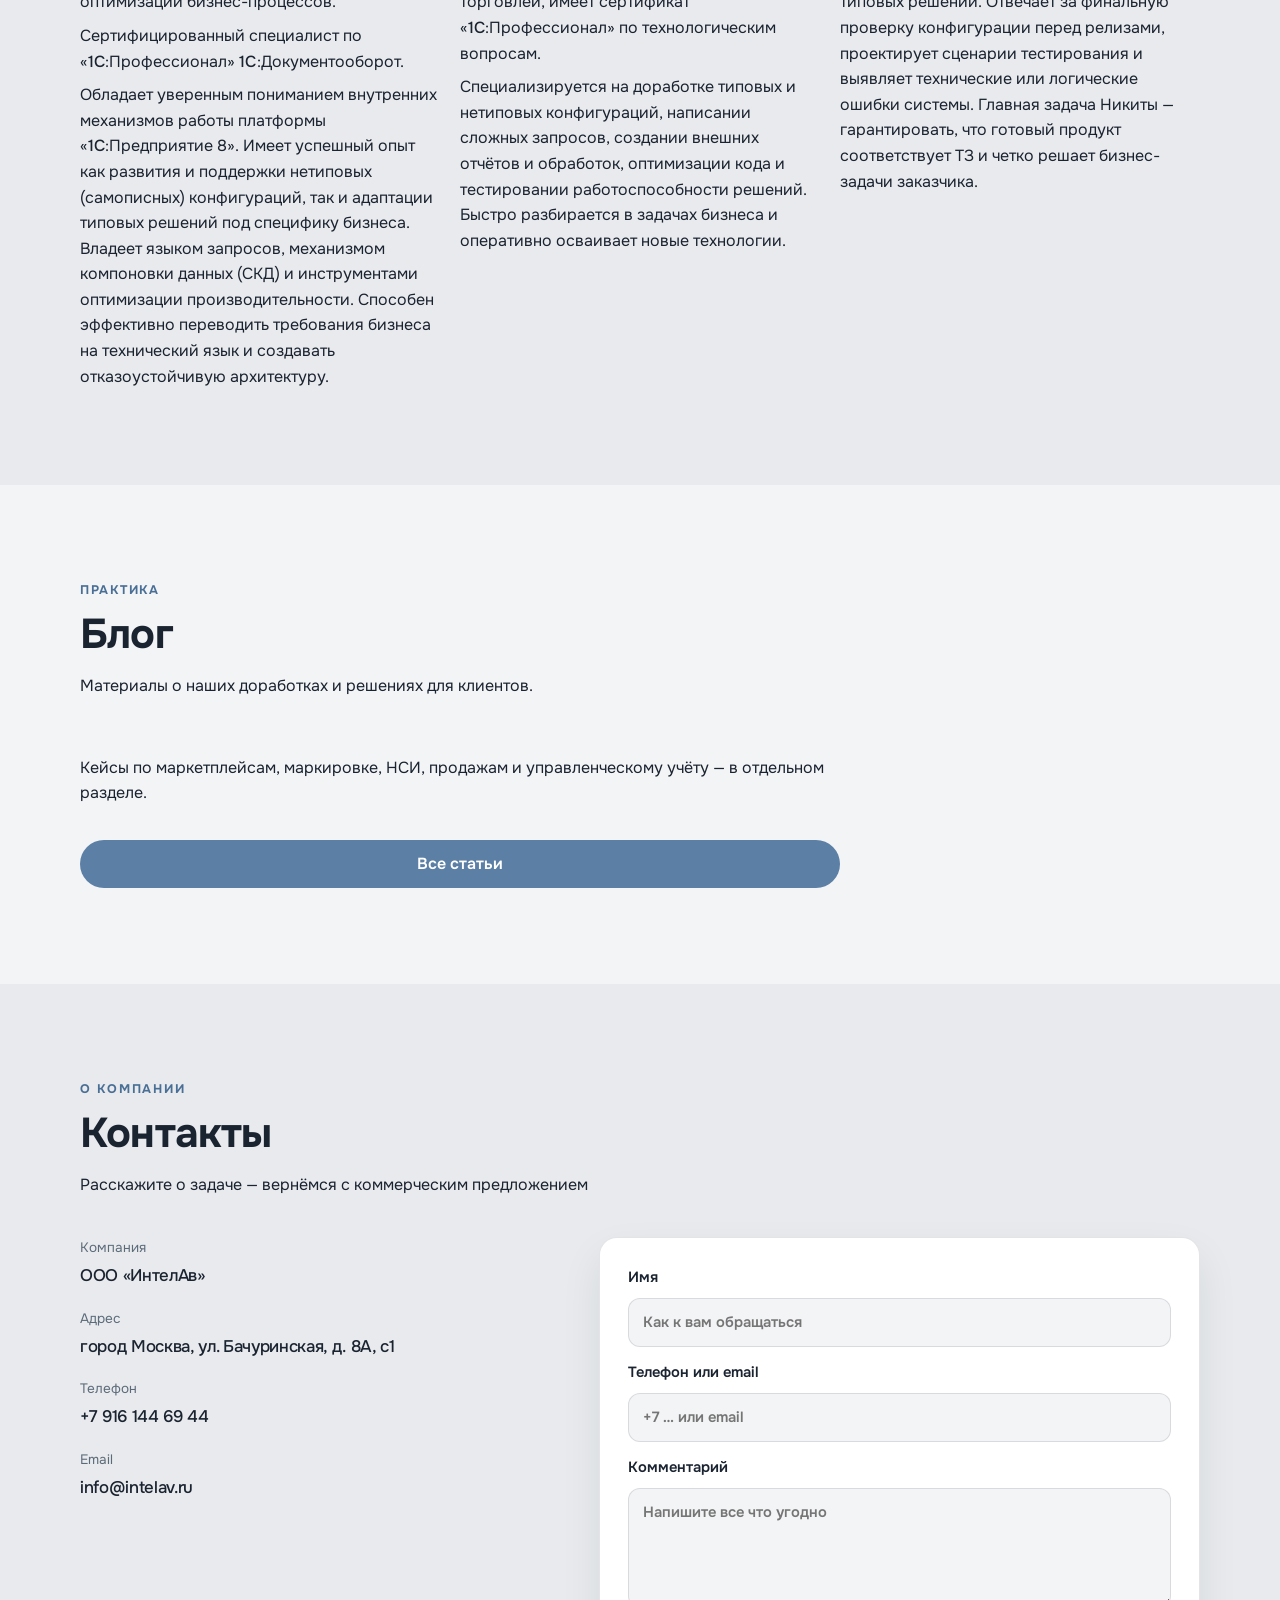
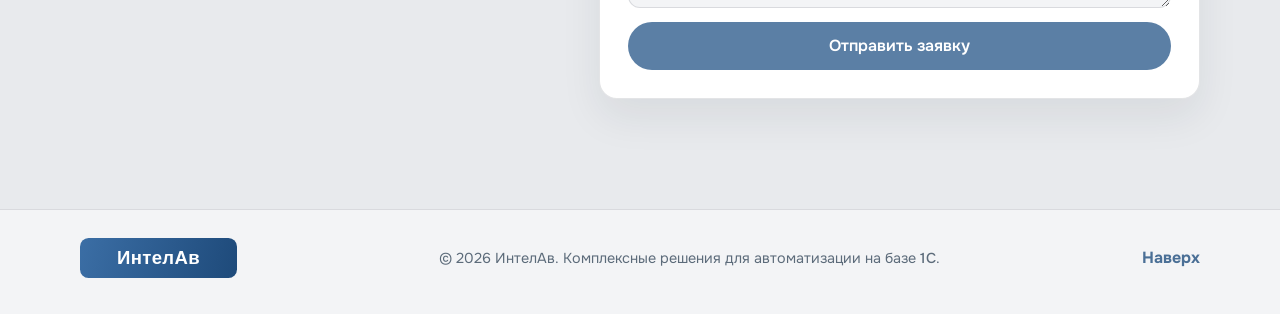
==== commit 53c6a312: "Add PHP backend with articles, categories, chat, and hosting redirects. Deploy from the hosting bran" ====
--- a/index.html
+++ b/index.html
@@ -8,7 +8,7 @@
   <link rel="preconnect" href="https://fonts.googleapis.com" />
   <link rel="preconnect" href="https://fonts.gstatic.com" crossorigin />
   <link href="https://fonts.googleapis.com/css2?family=Onest:wght@400;500;600;700;800&display=swap" rel="stylesheet" />
-  <link rel="stylesheet" href="assets/css/styles.css?v=53" />
+  <link rel="stylesheet" href="assets/css/styles.css?v=56" />
   <link rel="icon" href="assets/images/logo-intelav.svg" type="image/svg+xml" />
 </head>
 <body>
@@ -44,14 +44,18 @@
             <button type="button" class="nav-link" aria-expanded="false" aria-controls="submenu-blog">
               Блог <span class="chevron" aria-hidden="true"></span>
             </button>
-            <ul class="submenu" id="submenu-blog">
-              <li><a href="#blog-marketplace">Маркетплейс</a></li>
-              <li><a href="#blog-nsi">Нормативно-справочная информация</a></li>
-              <li><a href="#blog-marking">Маркировка</a></li>
-              <li><a href="#blog-sales">Продажи</a></li>
-              <li><a href="#blog-chestny-znak">Честный знак</a></li>
-              <li><a href="#blog-management-accounting">Управленческий учёт</a></li>
-              <li><a href="#blog-budgeting">Бюджетирование</a></li>
+            <ul class="submenu submenu-blog" id="submenu-blog">
+              <li><a href="articles">Все статьи</a></li>
+              <li class="submenu-group-label" aria-hidden="true">Коммерция и продажи</li>
+              <li><a href="articles#marketplace">Маркетплейс</a></li>
+              <li><a href="articles#sales">Продажи</a></li>
+              <li class="submenu-group-label" aria-hidden="true">Учёт и отчётность</li>
+              <li><a href="articles#nsi">Нормативно-справочная информация</a></li>
+              <li><a href="articles#management-accounting">Управленческий учёт</a></li>
+              <li><a href="articles#budgeting">Бюджетирование</a></li>
+              <li class="submenu-group-label" aria-hidden="true">Маркировка и комплаенс</li>
+              <li><a href="articles#marking">Маркировка</a></li>
+              <li><a href="articles#chestny-znak">Честный знак</a></li>
             </ul>
           </li>
           <li class="nav-item has-submenu">
@@ -570,264 +574,12 @@
           <h2>Блог</h2>
           <p class="section-lead">Материалы о наших доработках и решениях для клиентов.</p>
         </header>
-
-        <div class="blog-subsection" id="blog-marketplace">
-          <h3 class="blog-subhead reveal">Маркетплейс</h3>
-          <div class="blog-list">
-            <article class="blog-article reveal">
-              <h4 class="blog-article-title">Автоматизация FBS-заказов маркетплейсов в <span class="mark-1c">1С</span>:Управление торговлей</h4>
-              <div class="blog-body">
-                <p>В <span class="mark-1c">1С</span>:УТ настроили сквозную обработку заказов OZON, Wildberries и Яндекс Маркета по схеме FBS: от загрузки с площадки до сборки и печати этикетки.</p>
-                <h5>Было</h5>
-                <p>На каждое отправление оператор в УТ вручную искал остатки, создавал заказ клиента и менял статус на торговой площадке — около 30 секунд на заказ. На пакете из 300 отправлений это ~2,5 часа. Кладовщик печатал логистическую этикетку примерно 30 секунд на заказ.</p>
-                <h5>Сделали в <span class="mark-1c">1С</span>:УТ</h5>
-                <p>После обмена с маркетплейсом заказы автоматически собираются в пакетный заказ клиента. Остатки и обеспечение отрабатывает система. Оператор подтверждает весь пакет из рабочего места — около 2 минут на 300 заказов. На АРМ кладовщика: скан → сборка → печать этикетки за ~5 секунд вместо 30.</p>
-                <p>Рутина поштучной обработки ушла в пакетный контур внутри <span class="mark-1c">1С</span>:УТ. Тот же объём FBS закрывается без пропорционального роста штата.</p>
-              </div>
-            </article>
-            <article class="blog-article reveal">
-              <h4 class="blog-article-title">Гибкая выгрузка остатков Ozon в <span class="mark-1c">1С</span></h4>
-              <div class="blog-body">
-                <p>В типовых решениях <span class="mark-1c">1С</span> уже есть интеграция с Ozon — например, в <span class="mark-1c">1С</span>:ERP, <span class="mark-1c">1С</span>:УТ и <span class="mark-1c">1С</span>:КА. Однако при большом ассортименте и сложной организации складского учёта стандартного функционала может быть недостаточно. Мы доработали типовой модуль Ozon, сделав выгрузку остатков более гибкой и удобной для ежедневной работы.</p>
-                <h5>Основные доработки</h5>
-                <p><strong>Гибкая настройка выгрузки остатков.</strong> Добавлены фильтры по списку назначений, списку характеристик, а также нижний и верхний пороги остатков. Это позволяет точнее управлять тем, какие товары и в каком количестве передаются на Ozon.</p>
-                <p><strong>Пакетное управление ограничениями выгрузки.</strong> Добавлена возможность массового заполнения и удаления данных в регистре товаров, которые не нужно выгружать на Ozon. Также для склада можно установить настройку, при которой по всему его ассортименту на Ozon принудительно выгружается остаток 0. Это значительно упрощает работу с большим количеством товаров и позволяет быстро управлять выгрузкой целого склада без изменения фактических остатков в <span class="mark-1c">1С</span>.</p>
-                <p><strong>Разделение складов.</strong> Добавлена возможность разделять склады на габаритные и крупногабаритные. В стандартном механизме несколько складов Ozon нельзя корректно сопоставить с одним складом в <span class="mark-1c">1С</span>, хотя физически товар может храниться в одном месте. Доработка позволяет учитывать такую структуру и корректно распределять остатки.</p>
-                <h5>Что получает пользователь</h5>
-                <ul>
-                  <li>точнее настраивает состав и количество выгружаемых остатков;</li>
-                  <li>может выбирать сразу несколько назначений и характеристик;</li>
-                  <li>массово управляет товарами, исключёнными из выгрузки;</li>
-                  <li>корректно работает с несколькими складами Ozon, связанными с одним складом <span class="mark-1c">1С</span>.</li>
-                </ul>
-                <p>В результате типовой обмен с Ozon становится более адаптированным под реальную структуру складов и большой ассортимент, а значительная часть ручной работы при настройке выгрузки остатков переносится в автоматизированные операции.</p>
-              </div>
-            </article>
-          </div>
-        </div>
-
-        <div class="blog-subsection" id="blog-nsi">
-          <h3 class="blog-subhead reveal">Нормативно-справочная информация</h3>
-          <div class="blog-list">
-            <article class="blog-article reveal">
-              <h4 class="blog-article-title">Загрузка габаритов упаковок номенклатуры</h4>
-              <p class="blog-lead">Быстрая актуализация данных без ручного ввода</p>
-              <div class="blog-body">
-                <figure class="blog-figure">
-                  <img src="assets/images/blog/nsi-dimensions-load.jpg" alt="Форма внешней обработки «Загрузка габаритов (см → м)» с кнопкой «Вставить из буфера» и таблицей габаритов упаковок" width="1200" height="675" loading="lazy" />
-                  <figcaption>Внешняя обработка «Загрузка габаритов (см → м)»: вставка из Excel и загрузка в <span class="mark-1c">1С</span></figcaption>
-                </figure>
-                <p>Карточки номенклатуры в <span class="mark-1c">1С</span> часто содержат десятки и сотни упаковок: штуки, коробки, упаковки маркетплейсов. Обновлять ширину, глубину, высоту и вес вручную — долго и легко ошибиться.</p>
-                <p>Мы разработали внешнюю обработку, которая позволяет массово обновлять габариты и вес упаковок прямо из Excel: скопировали таблицу — вставили в <span class="mark-1c">1С</span> — загрузили. Конфигурацию менять не нужно: решение подключается как дополнительная обработка.</p>
-                <h5>Как это работает для пользователя</h5>
-                <ul>
-                  <li>Готовите таблицу в Excel: артикул, фасовка коробки, вес и размеры по блокам «коробка / шт / упаковка МП».</li>
-                  <li>Копируете строки и вставляете в форму обработки одной командой.</li>
-                  <li>Нажимаете «Загрузить» — система сама находит номенклатуру по артикулу и нужные упаковки.</li>
-                  <li>В журнале сразу видно результат по каждой строке: успех, частичное обновление или причина пропуска.</li>
-                  <li>Габариты вводятся в привычных сантиметрах, в базу записываются в метрах — без ручного пересчёта.</li>
-                </ul>
-                <h5>Что даёт на практике</h5>
-                <p><strong>Экономия времени.</strong> Вместо открытия сотен карточек и правок полей — одна операция по списку. Часы ручной работы сокращаются до минут.</p>
-                <p><strong>Меньше ошибок.</strong> Нет повторного набора цифр «на глаз»: данные идут из единой таблицы-источника, результат контролируется журналом.</p>
-                <p><strong>Гибкость обновлений.</strong> Можно обновить только то, что изменилось: например, одну ширину или только вес. Пустые и нулевые значения в базу не записываются — уже заполненные данные не затираются.</p>
-                <p><strong>Безопасная точечная работа.</strong> Обработка не создаёт лишние объекты «на всякий случай»: обновляет существующие упаковки по понятным правилам поиска (артикул, наименование, фасовка коробки).</p>
-                <h5>Итог</h5>
-                <p>Это практичный инструмент для повседневной работы с НСИ: меньше рутины, быстрее актуализация справочника, выше качество данных в учёте и логистике — без доработки основной конфигурации и без остановки пользователей.</p>
-              </div>
-            </article>
-          </div>
-        </div>
-
-        <div class="blog-subsection" id="blog-marking">
-          <h3 class="blog-subhead reveal">Маркировка</h3>
-          <div class="blog-list">
-            <article class="blog-article reveal">
-              <h4 class="blog-article-title">Массовая печать кодов маркировки — быстрее и спокойнее</h4>
-              <div class="blog-body">
-                <p>Раньше выгрузка этикеток кодов маркировки (КиЗ) занимала много времени: большие партии нужно было печатать и сохранять по частям, ждать отклика системы и разбираться, если процесс обрывался. На тысячах кодов это легко превращалось в долгую рутину и риск ошибиться с файлами.</p>
-                <p>Мы добавили в рабочее место простую кнопку «Сформировать PDF пакетно». Пользователь подтверждает действие — и система сама собирает этикетки в готовые PDF-файлы по артикулам, показывает ход работы и предлагает сохранить всё в выбранную папку. Можно продолжать работать с базой, пока файлы формируются в фоне.</p>
-                <h5>Что получает пользователь</h5>
-                <ul>
-                  <li>один запуск вместо множества ручных шагов;</li>
-                  <li>понятные файлы по артикулам, удобно передавать на печать или на склад;</li>
-                  <li>меньше сбоев и повторных попыток на больших объёмах;</li>
-                  <li>спокойный процесс с прогрессом, без «зависания» у экрана.</li>
-                </ul>
-                <h5>Экономия времени</h5>
-                <p>На партиях в сотни и тысячи кодов ручная схема часто занимала от 20–40 минут и больше (с пересохранениями и проверками). С пакетной выгрузкой тот же объём обычно укладывается в несколько минут — примерно в 5–10 раз быстрее, плюс меньше нервов и ручных ошибок.</p>
-                <p>Результат — этикетки готовы к печати вовремя, сотрудники тратят время на работу с товаром, а не на ожидание и возню с файлами.</p>
-              </div>
-            </article>
-          </div>
-        </div>
-
-        <div class="blog-subsection" id="blog-sales">
-          <h3 class="blog-subhead reveal">Продажи</h3>
-          <div class="blog-list">
-            <article class="blog-article reveal">
-              <h4 class="blog-article-title">Возврат товаров из выкупа хранителю в <span class="mark-1c">1С</span>:Управление торговлей</h4>
-              <div class="blog-body">
-                <p>В <span class="mark-1c">1С</span>:УТ закрыли цепочку «выкуп → заявка на возврат → возврат → корректировочный счёт‑фактура» с контролем остатка по выкупу и выгрузкой в обмен как обычной реализации.</p>
-                <h5>Было</h5>
-                <p>Выкуп хранителем нельзя было штатно взять основанием для заявки и возврата. Документы собирали вручную, остаток «что ещё можно вернуть» считали глазами по уже оформленным заявкам и возвратам, ГТД требовали даже там, где учёт по ГТД не ведётся. Корректировочный СФ и печать УКД по такой цепочке ломались: колонка «до изменения» и привязка к исходному СФ не сходились. В обмен выкуп либо не уходил, либо уходил не как реализация — бухгалтерия дотягивала руками.</p>
-                <h5>Сделали в <span class="mark-1c">1С</span>:УТ</h5>
-                <p>Из проведённого выкупа создаётся заявка на возврат с товарами и остатком к возврату. Система не даёт вернуть больше, чем осталось (с учётом открытых заявок и уже оформленных возвратов). ГТД обязателен только у номенклатуры с учётом по ГТД. Возврат, виды запасов, КСФ и печать УКД отрабатывают по выкупу; в универсальном обмене выкуп уходит как реализация товаров и услуг, возврат ссылается на этот документ.</p>
-                <p>Оформление возврата из выкупа стало штатным внутри <span class="mark-1c">1С</span>:УТ: меньше ручной сборки документов, меньше ошибок по остатку и ГТД, цепочка до печати и обмена без обходных схем.</p>
-              </div>
-            </article>
-            <article class="blog-article reveal">
-              <h4 class="blog-article-title">Автоматизация сохранения УПД из Диадок в <span class="mark-1c">1С</span>:ERP в СканАрхиве</h4>
-              <div class="blog-body">
-                <p>При работе с системой электронного документооборота Диадок и <span class="mark-1c">1С</span>:ERP Управление предприятием часто возникает задача синхронизации подписанных документов между системами. Одной из таких задач является автоматическое сохранение универсальных передаточных документов (УПД) из Диадок в СканАрхив — компоненте системы документооборота <span class="mark-1c">1С</span>.</p>
-                <h5>Проблема ручного процесса</h5>
-                <p>До внедрения автоматизации процесс выглядел следующим образом:</p>
-                <ul>
-                  <li>авторизация в системе Диадок;</li>
-                  <li>выбор фильтра по дате и статусу документа;</li>
-                  <li>открытие каждого УПД по отдельности;</li>
-                  <li>выгрузка архива в прикреплённые файлы документов реализации.</li>
-                </ul>
-                <p><strong>Масштаб проблемы:</strong></p>
-                <ul>
-                  <li>обработка сотен и тысяч документов;</li>
-                  <li>значительные временные затраты;</li>
-                  <li>высокий риск человеческих ошибок:
-                    <ul>
-                      <li>прикрепление архива к неверному документу;</li>
-                      <li>пропуск части документов.</li>
-                    </ul>
-                  </li>
-                </ul>
-                <h5>Решение</h5>
-                <p>Для устранения указанных проблем был разработан автоматизированный механизм, реализованный в виде общего модуля <code>СканАрхив_пт</code>.</p>
-                <h5>Архитектура решения</h5>
-                <ol>
-                  <li>Регламентное задание — запускает процесс в фоновом режиме по расписанию.</li>
-                  <li>Фоновая авторизация в Диадок — без участия пользователя.</li>
-                  <li>Запрос списка документов — получение отправленных УПД, подписанных контрагентом.</li>
-                  <li>Фильтрация — выбор документов, по которым отсутствует архив в прикреплённых файлах.</li>
-                  <li>Автоматическое прикрепление — формирование и прикрепление архивов УПД средствами Диадок.</li>
-                </ol>
-                <h5>Ключевые особенности реализации</h5>
-                <ul>
-                  <li><strong>Пакетная обработка</strong> — одновременная работа с множеством документов.</li>
-                  <li><strong>Очередь обработки</strong> — использование механизма входящих сообщений для предотвращения перегрузки базы данных.</li>
-                  <li><strong>Периодичность</strong> — поиск за определённый период относительно текущей даты.</li>
-                  <li><strong>Безопасность</strong> — исключение влияния на основные бизнес-процессы.</li>
-                </ul>
-                <h5>Результаты внедрения</h5>
-                <div class="table-wrap">
-                  <table class="blog-table">
-                    <thead>
-                      <tr>
-                        <th>Показатель</th>
-                        <th>До автоматизации</th>
-                        <th>После автоматизации</th>
-                      </tr>
-                    </thead>
-                    <tbody>
-                      <tr>
-                        <td>Временные затраты</td>
-                        <td>Часы ручной работы</td>
-                        <td>Минуты фонового выполнения</td>
-                      </tr>
-                      <tr>
-                        <td>Человеческий фактор</td>
-                        <td>Высокий риск ошибок</td>
-                        <td>Исключён</td>
-                      </tr>
-                      <tr>
-                        <td>Масштабируемость</td>
-                        <td>Ограничена ресурсами оператора</td>
-                        <td>Неограниченно</td>
-                      </tr>
-                      <tr>
-                        <td>Надёжность</td>
-                        <td>Зависит от человека</td>
-                        <td>Детерминированный процесс</td>
-                      </tr>
-                    </tbody>
-                  </table>
-                </div>
-                <p>Разработанный механизм позволяет эффективно решать задачу массового переноса УПД из Диадок в <span class="mark-1c">1С</span>:ERP, устраняя как временные затраты, так и риск ошибок, связанных с человеческим фактором. Использование регламентных заданий и механизма входящих сообщений обеспечивает стабильную работу системы даже при больших объёмах обрабатываемых документов.</p>
-              </div>
-            </article>
-          </div>
-        </div>
-
-        <div class="blog-subsection" id="blog-chestny-znak">
-          <h3 class="blog-subhead reveal">Честный знак</h3>
-          <div class="blog-list">
-            <article class="blog-article reveal">
-              <h4 class="blog-article-title">Загрузка марок Честного знака из XML</h4>
-              <div class="blog-body">
-                <p>Нужно было вытянуть коды маркировки из XML — обычно это счёт-фактура или УПД, где марки лежат в таблице товаров. Обработку можно было написать руками: пройти известные теги и забрать значения. Так и делают, пока схема не меняется.</p>
-                <p>У Честного знака и в выгрузках ЭДО поля живут недолго. Сегодня код в одном узле, завтра в другом, после обновления формата — ещё на уровень глубже или под другим именем. Жёсткая привязка к конкретным тегам каждый раз ломается, и разработку приходится переписывать.</p>
-                <p>Поэтому пошли не через карту полей, а через содержимое. ИИ хорошо подходит, когда правило стабильное, а оболочка нет: код маркировки выглядит как КИЗ (01…) или SSCC (00…), его можно проверить по длине и алфавиту и не важно, в каком теге он лежит.</p>
-                <p>За короткое время собрали простую внешнюю обработку <span class="mark-1c">1С</span>. Она читает XML, берёт табличную часть документа и обходит текст на всех уровнях вложенности. Подходящие под валидацию ключи собираются без дублей и записываются в штрихкоды упаковок выбранного документа.</p>
-              </div>
-            </article>
-          </div>
-        </div>
-
-        <div class="blog-subsection" id="blog-management-accounting">
-          <h3 class="blog-subhead reveal">Управленческий учёт</h3>
-          <div class="blog-list">
-            <article class="blog-article reveal">
-              <h4 class="blog-article-title">Корректировка планов KPI: план меняется — маржа видна сразу</h4>
-              <div class="blog-body">
-                <p>Когда бизнес корректирует планы, важно не просто «переписать цифры», а понять, как это влияет на результат. Раньше менеджер мог менять доход и себестоимость, а картину прибыльности собирать уже потом — в отчётах, таблицах, переписке.</p>
-                <p>Мы превратили заявку «Корректировка планов KPI» в инструмент управленческого решения. Система помогает выбрать корректный период, подтягивает нужные параметры плана и при изменении сумм сразу пересчитывает итоги. Отдельной строкой показывается маржинальность — сколько остаётся после расходов относительно выручки. Видно не только «сколько добавили к плану», но и «какой станет маржа».</p>
-                <figure class="blog-figure">
-                  <img src="assets/images/blog/kpi-plan-correction-setup.jpg" alt="Административная заявка: вкладка настройки корректировки планов KPI с параметрами периода и отборами" width="1200" height="675" loading="lazy" />
-                  <figcaption>Настройка корректировки: модель бюджетирования, сценарий, период и аналитические отборы</figcaption>
-                </figure>
-                <figure class="blog-figure">
-                  <img src="assets/images/blog/kpi-plan-correction.jpg" alt="Административная заявка: таблица корректировки планов KPI с доходами, себестоимостью и маржинальностью" width="1200" height="675" loading="lazy" />
-                  <figcaption>Корректировка планов KPI: доходы, себестоимость и маржинальность по направлениям в одной форме</figcaption>
-                </figure>
-                <h5>Плюсы для пользователя</h5>
-                <ul>
-                  <li>решения принимаются быстрее — эффект корректировки виден в момент ввода, без ручных пересчётов;</li>
-                  <li>меньше ошибок в периоде — система не даёт оформить заявку с некорректным или «неровным» интервалом;</li>
-                  <li>прозрачность для руководства — маржа и итоги по направлениям на виду в одной форме;</li>
-                  <li>спокойствие при согласовании — цифры согласованы между собой, а не собраны из разных Excel;</li>
-                  <li>единый стандарт процесса — все корректируют планы по одним правилам, а не «кто как привык».</li>
-                </ul>
-                <p>В итоге корректировка плана перестаёт быть формальностью и становится понятным управленческим шагом: изменили план — сразу увидели, как это влияет на прибыльность бизнеса.</p>
-              </div>
-            </article>
-          </div>
-        </div>
-
-        <div class="blog-subsection" id="blog-budgeting">
-          <h3 class="blog-subhead reveal">Бюджетирование</h3>
-          <div class="blog-list">
-            <article class="blog-article reveal">
-              <h4 class="blog-article-title">Доработка отчёта по бюджетированию в <span class="mark-1c">1С</span> — быстрее и удобнее</h4>
-              <div class="blog-body">
-                <p>Раньше формирование отчёта по бюджетированию занимало слишком много времени: в зависимости от размера и структуры отчёта обработка могла длиться от 2 до 18 часов. При больших объёмах данных пользователю приходилось долго ждать результат, что замедляло подготовку финансовой отчётности и усложняло оперативный анализ показателей.</p>
-                <p>Мы доработали типовой отчёт <span class="mark-1c">1С</span> по бюджетированию и реализовали более гибкий механизм формирования отчётности через шаблон финансового отчёта.</p>
-                <h5>Что получает пользователь</h5>
-                <ul>
-                  <li>гибкую настройку шаблона финансового отчёта под задачи компании;</li>
-                  <li>возможность создавать многоуровневую структуру показателей и статей;</li>
-                  <li>расчёт итоговых значений через сложение одних и тех же показателей или статей;</li>
-                  <li>динамическое формирование отчёта на основе настроенного шаблона;</li>
-                  <li>меньше ожидания при подготовке отчётности и более удобный рабочий процесс.</li>
-                </ul>
-                <h5>Экономия времени</h5>
-                <p>До доработки формирование отчёта занимало от 2 до 18 часов в зависимости от его размера и объёма обрабатываемой информации. После оптимизации время формирования отчёта составляет до одного часа в рассматриваемом сценарии.</p>
-                <p>Это позволяет существенно сократить ожидание пользователей, быстрее получать финансовые данные и оперативнее переходить к анализу результатов. Фактическое время формирования зависит от объёма данных, количества расчётов и глубины настроенной структуры шаблона.</p>
-                <p>Результат — компания получает более быстрый и эффективный механизм подготовки финансовой отчётности. Пользователь один раз настраивает шаблон, задаёт необходимые уровни и расчётные взаимосвязи, после чего система формирует отчёт на основе заданной структуры. Меньше ожидания, больше гибкости и удобнее работа с бюджетированием в <span class="mark-1c">1С</span>.</p>
-              </div>
-            </article>
-          </div>
-        </div>
-      </div>
-    </section>
-
+        <div class="blog-preview reveal">
+          <p>Кейсы по маркетплейсам, маркировке, НСИ, продажам и управленческому учёту — в отдельном разделе.</p>
+          <a class="btn btn-primary" href="articles">Все статьи</a>
+        </div>
+      </div>
+    </section>
     <!-- CONTACTS -->
     <section class="section section-contacts" id="contacts">
       <div class="container contacts-layout">
@@ -855,7 +607,7 @@
               <strong><a href="mailto:info@intelav.ru">info@intelav.ru</a></strong>
             </div>
           </div>
-          <form class="contact-form reveal" action="#" method="post" onsubmit="return window.handleContactSubmit(event)">
+          <form class="contact-form reveal" id="contact-form" action="api/feedback.php" method="post" novalidate>
             <label>
               Имя
               <input type="text" name="name" required autocomplete="name" placeholder="Как к вам обращаться" />
--- a/assets/css/styles.css
+++ b/assets/css/styles.css
@@ -896,6 +896,241 @@
   color: var(--ink);
 }
 
+.nav-link.is-active {
+  color: var(--accent);
+}
+
+.blog-preview {
+  max-width: 760px;
+  display: grid;
+  gap: 18px;
+}
+
+.articles-page .section-head h1 {
+  margin: 0;
+  font-size: clamp(2rem, 4vw, 2.8rem);
+}
+
+.articles-grid {
+  display: grid;
+  gap: 20px;
+  max-width: 860px;
+}
+
+.article-card {
+  padding: 28px 32px;
+  border-radius: var(--radius);
+  background: var(--bg-elevated);
+  border: 1px solid var(--line);
+  box-shadow: var(--shadow);
+}
+
+.article-card-title {
+  margin: 0 0 12px;
+  font-size: clamp(1.2rem, 2.2vw, 1.5rem);
+  line-height: 1.35;
+}
+
+.article-card-title a {
+  color: inherit;
+  text-decoration: none;
+}
+
+.article-card-title a:hover {
+  color: var(--accent);
+}
+
+.article-card-meta {
+  display: flex;
+  flex-wrap: wrap;
+  gap: 8px 16px;
+  margin: 0 0 14px;
+  color: var(--muted);
+  font-size: 0.95rem;
+}
+
+.article-card-excerpt {
+  margin: 0 0 16px;
+  color: var(--ink);
+  line-height: 1.55;
+}
+
+.article-card-link {
+  font-weight: 600;
+  color: var(--accent);
+}
+
+.article-page {
+  max-width: 860px;
+}
+
+.article-back {
+  display: inline-block;
+  margin-bottom: 24px;
+  color: var(--accent);
+  font-weight: 600;
+}
+
+.articles-tree {
+  display: grid;
+  gap: 40px;
+  max-width: 900px;
+}
+
+.articles-tree-group {
+  display: grid;
+  gap: 24px;
+}
+
+.articles-tree-group-head h2 {
+  margin: 0;
+  font-size: clamp(1.45rem, 2.6vw, 1.85rem);
+  color: var(--accent);
+}
+
+.articles-tree-section {
+  display: grid;
+  gap: 16px;
+  padding-top: 8px;
+}
+
+.articles-tree-section-title {
+  margin: 0;
+  font-size: clamp(1.15rem, 2vw, 1.35rem);
+}
+
+.articles-tree-empty {
+  margin: 0;
+  color: var(--muted);
+}
+
+.article-breadcrumb {
+  display: flex;
+  flex-wrap: wrap;
+  gap: 8px;
+  align-items: center;
+  margin-bottom: 24px;
+  color: var(--muted);
+  font-size: 0.95rem;
+}
+
+.article-breadcrumb a {
+  color: var(--accent);
+  font-weight: 600;
+}
+
+.submenu-blog .submenu-group-label {
+  padding: 10px 16px 4px;
+  font-size: 0.78rem;
+  font-weight: 700;
+  letter-spacing: 0.04em;
+  text-transform: uppercase;
+  color: var(--muted);
+  pointer-events: none;
+}
+
+.article-not-found,
+.articles-empty {
+  max-width: 760px;
+  display: grid;
+  gap: 16px;
+}
+
+.article-chat {
+  margin-top: 28px;
+  padding: 28px 32px;
+  border-radius: var(--radius);
+  background: var(--bg-elevated);
+  border: 1px solid var(--line);
+  box-shadow: var(--shadow);
+}
+
+.article-chat-head h2 {
+  margin: 0 0 8px;
+  font-size: clamp(1.25rem, 2.2vw, 1.55rem);
+}
+
+.article-chat-head p {
+  margin: 0 0 20px;
+  color: var(--muted);
+}
+
+.article-chat-list {
+  display: grid;
+  gap: 14px;
+  margin-bottom: 24px;
+}
+
+.article-chat-empty {
+  margin: 0;
+  color: var(--muted);
+}
+
+.article-chat-item {
+  padding: 16px 18px;
+  border-radius: 12px;
+  background: var(--bg-soft);
+  border: 1px solid var(--line);
+}
+
+.article-chat-item-head {
+  display: flex;
+  flex-wrap: wrap;
+  gap: 8px 16px;
+  align-items: baseline;
+  margin-bottom: 8px;
+}
+
+.article-chat-item-head time {
+  color: var(--muted);
+  font-size: 0.92rem;
+}
+
+.article-chat-item p {
+  margin: 0;
+  line-height: 1.55;
+  white-space: pre-wrap;
+}
+
+.article-chat-form {
+  display: grid;
+  gap: 14px;
+}
+
+.article-chat-fields {
+  display: grid;
+  gap: 14px;
+  grid-template-columns: repeat(2, minmax(0, 1fr));
+}
+
+.article-chat-form label {
+  display: grid;
+  gap: 8px;
+  font-weight: 600;
+}
+
+.article-chat-form input,
+.article-chat-form textarea {
+  width: 100%;
+  padding: 12px 14px;
+  border-radius: 10px;
+  border: 1px solid var(--line);
+  background: #fff;
+  font: inherit;
+}
+
+.article-chat-form input:focus,
+.article-chat-form textarea:focus {
+  outline: none;
+  border-color: rgba(74, 111, 150, 0.55);
+}
+
+@media (max-width: 720px) {
+  .article-chat-fields {
+    grid-template-columns: 1fr;
+  }
+}
+
 .blog-subsection {
   display: grid;
   gap: 12px;
@@ -1263,6 +1498,10 @@
   margin: 0;
   color: var(--accent);
   font-weight: 600;
+}
+
+.form-note.is-error {
+  color: #b42318;
 }
 
 .site-footer {
